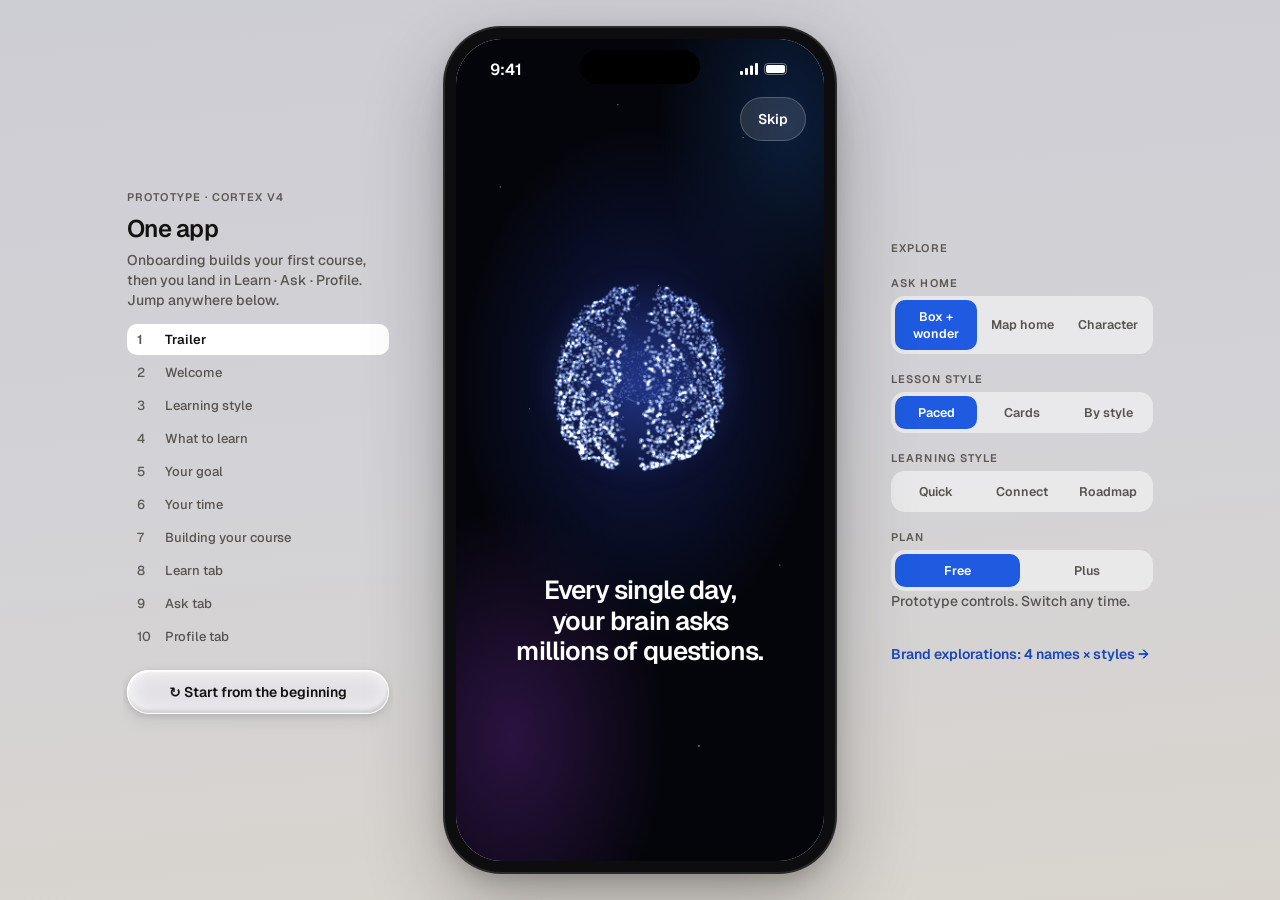
==== prototypes/cortex-app/index.html @ 2d7d5869 "Add Cortex v4 app: course-building onboarding, Learn, Ask, Profile, brands Implements Anesh's direct" ====
<!doctype html>
<html lang="en">
<head>
  <meta charset="utf-8">
  <meta name="viewport" content="width=device-width, initial-scale=1">
  <title>Cortex · App prototype</title>
  <link rel="preconnect" href="https://fonts.googleapis.com">
  <link rel="preconnect" href="https://fonts.gstatic.com" crossorigin>
  <link href="https://fonts.googleapis.com/css2?family=Geist:wght@400..800&display=swap" rel="stylesheet">
  <link rel="stylesheet" href="core/shell.css">
  <link rel="stylesheet" href="onboarding/onboarding.css">
  <link rel="stylesheet" href="learn/learn.css">
  <link rel="stylesheet" href="ask/ask.css">
  <link rel="stylesheet" href="profile/profile.css">
</head>
<body>
  <div class="page">
    <aside class="side">
      <p class="eyebrow">Prototype · Cortex v4</p>
      <h2>One app</h2>
      <p>Onboarding builds your first course, then you land in Learn · Ask · Profile. Jump anywhere below.</p>
      <nav class="jump" id="jump" aria-label="Steps"></nav>
      <button class="restart" id="restart">↻ Start from the beginning</button>
    </aside>

    <main id="phoneHolder">
      <div class="phone-wrap" id="phoneWrap">
        <div class="phone">
          <div class="island"></div>
          <div class="screen" id="screen">
            <div class="statusbar"><span>9:41</span><span aria-hidden="true" style="display:flex;gap:6px;align-items:center">
              <svg width="18" height="12" viewBox="0 0 18 12" fill="currentColor"><rect x="0" y="8" width="3" height="4" rx="1"/><rect x="5" y="5" width="3" height="7" rx="1"/><rect x="10" y="2.5" width="3" height="9.5" rx="1"/><rect x="15" y="0" width="3" height="12" rx="1"/></svg>
              <svg width="26" height="12" viewBox="0 0 26 12" fill="none"><rect x=".5" y=".5" width="22" height="11" rx="3.5" stroke="currentColor" opacity=".4"/><rect x="2" y="2" width="19" height="8" rx="2" fill="currentColor"/></svg>
            </span></div>

            <div class="layer" id="tabLayer">
              <div class="view" id="learnView" hidden></div>
              <div class="view" id="askView" hidden></div>
              <div class="view" id="profileView" hidden></div>
            </div>
            <nav class="tabbar hide" id="tabbar" aria-label="Tabs"></nav>
            <div class="layer" id="onboardingLayer" hidden></div>
            <div class="layer" id="sheetLayer"></div>
            <div class="layer" id="toastLayer"></div>
          </div>
        </div>
      </div>
    </main>

    <aside class="side">
      <p class="eyebrow">Explore</p>
      <div id="variants"></div>
      <a href="brand/" style="margin-top:20px;font-size:14px;font-weight:600;color:#1A47B8;text-decoration:none">Brand explorations: 4 names × styles →</a>
    </aside>
  </div>

  <div id="brainPark" style="position:absolute;left:-9999px;top:0;width:320px;height:320px"><canvas id="brain" aria-label="Cortex character. Touch it."></canvas></div>

  <script src="brain.js"></script>
  <script src="icons.js"></script>
  <script src="core/bus.js"></script>
  <script src="data/heart.js"></script>
  <script src="onboarding/onboarding.js"></script>
  <script src="learn/content.js"></script>
  <script src="learn/learn.js"></script>
  <script src="ask/content.js"></script>
  <script src="ask/ask.js"></script>
  <script src="profile/profile.js"></script>
  <script src="core/shell.js"></script>
</body>
</html>
---- prototypes/cortex-app/core/shell.css ----
/* Shared tokens + shell. Modules prefix their own classes (ob-, ln-, ak-, pf-). */
:root {
  --ink: #141211; --ink-2: #57534F; --ink-3: #5C5854;
  --cobalt-300: #7FA3FF; --cobalt-500: #1F5BE0; --cobalt-700: #1A47B8; --cobalt-900: #0B2A66;
  --right: #12A58A; --wrong: #E5484D;
  --font: 'Geist', ui-sans-serif, system-ui, -apple-system, sans-serif;
  --out: cubic-bezier(0.23, 1, 0.32, 1); --glide: cubic-bezier(0.32, 0.72, 0, 1);
  --canvas: linear-gradient(180deg, #ECEAEE 0%, #E2E3E7 55%, #DCDCDE 100%);
  --card-shadow: 0 1px 2px rgba(20,18,17,.05), 0 10px 30px rgba(20,18,17,.08);
  --carved: inset 0 0 0 1px #FFFFFF, inset -1px -4px 3.6px rgba(61,61,61,.2), inset 1px 2px 1.2px rgba(255,255,255,.81), inset 0 -2px 4.5px rgba(255,255,255,.78), inset 0 0 20px #FFFFFF, -1px 2px 6px rgba(0,0,0,.1), 0 6px 18px rgba(0,0,0,.07);
  --lit-bg: linear-gradient(180deg, #0B2A66 0%, #1F5BE0 55%, #8FB0FF 100%);
  --lit-shadow: inset 0 0 0 1.6px rgba(255,255,255,.55), inset 0 -6px 13px rgba(255,255,255,.35), inset 0 2px 1.2px rgba(255,255,255,.45), 0 10px 26px rgba(31,91,224,.38);
}
* { box-sizing: border-box; }
html, body { margin: 0; height: 100%; }
body { font-family: var(--font); color: var(--ink); -webkit-font-smoothing: antialiased; background: linear-gradient(175deg, #CDCDD4, #D3D2D6 50%, #D9D5CE); overflow: hidden; }
button { font: inherit; color: inherit; cursor: pointer; -webkit-tap-highlight-color: transparent; }
button:focus-visible { outline: 2px solid var(--cobalt-500); outline-offset: 3px; }

/* Shared building blocks modules may use */
.btn-lit { height: 58px; width: 100%; border: 0; border-radius: 999px; color: #fff; font-family: var(--font); font-weight: 600; font-size: 16px; letter-spacing: -.01em; background: var(--lit-bg); box-shadow: var(--lit-shadow); transition: transform 160ms var(--out), box-shadow 300ms; flex-shrink: 0; }
.btn-lit:active { transform: scale(.965); }
.btn-lit:disabled { background: #D6D5DB; color: #57534F; box-shadow: inset 0 0 0 1px rgba(255,255,255,.7); cursor: default; }
.btn-lit:disabled:active { transform: none; }
.btn-carved { height: 52px; width: 100%; border: 0; border-radius: 999px; background: #EEECF0; box-shadow: var(--carved); font-weight: 600; font-size: 15px; transition: transform 160ms var(--out); flex-shrink: 0; }
.btn-carved:active { transform: scale(.965); }
.chip-fill[aria-pressed="true"] { background: var(--cobalt-500) !important; color: #fff !important; }

/* Page + side panel */
.page { height: 100vh; display: grid; grid-template-columns: 270px auto 270px; gap: 52px; justify-content: center; align-items: center; padding: 24px; }
.side { align-self: stretch; overflow-y: auto; padding: 24px 4px; scrollbar-width: none; display: flex; flex-direction: column; justify-content: center; }
.side::-webkit-scrollbar { display: none; }
.side .eyebrow { margin: 0; font-size: 11px; font-weight: 600; letter-spacing: .1em; text-transform: uppercase; color: var(--ink-3); }
.side h2 { font-weight: 600; font-size: 24px; letter-spacing: -.03em; margin: 6px 0; }
.side p { margin: 0 0 14px; font-size: 14px; line-height: 20px; font-weight: 500; color: var(--ink-2); }
.side h3 { margin: 18px 0 6px; font-size: 11px; font-weight: 600; letter-spacing: .1em; text-transform: uppercase; color: var(--ink-3); }
.jump { display: grid; gap: 2px; }
.jump button { text-align: left; border: 0; background: transparent; padding: 7px 10px; border-radius: 10px; font-size: 13px; font-weight: 500; color: var(--ink-2); display: flex; gap: 10px; }
.jump button:hover { background: rgba(255,255,255,.55); color: var(--ink); }
.jump button[aria-current="step"] { background: #fff; color: var(--ink); font-weight: 600; }
.jump i { font-style: normal; width: 18px; color: var(--ink-3); }
.seg { display: flex; gap: 4px; padding: 4px; border-radius: 14px; background: rgba(255,255,255,.5); }
.seg button { flex: 1; border: 0; background: transparent; border-radius: 10px; padding: 8px 6px; font-size: 12.5px; font-weight: 600; color: var(--ink-2); }
.seg button[aria-pressed="true"] { background: var(--cobalt-500); color: #fff; }
.seg-note { font-size: 12px; line-height: 16px; color: var(--ink-3); margin: 6px 2px 0; font-weight: 500; }
.restart { margin-top: 18px; height: 44px; padding: 0 18px; border-radius: 999px; border: 0; background: #E4E1E6; box-shadow: var(--carved); font-weight: 600; font-size: 14px; }
@media (max-width: 1100px) { .side { display: none; } .page { grid-template-columns: auto; } }

/* Phone */
#phoneHolder { position: relative; }
.phone-wrap { width: 390px; height: 844px; transform-origin: top left; }
.phone { width: 390px; height: 844px; border-radius: 56px; padding: 11px; background: #0d0d0f; box-shadow: 0 0 0 2px #2a2a2a, 0 30px 80px rgba(20,18,17,.3), 0 8px 20px rgba(20,18,17,.18); position: relative; }
.island { position: absolute; top: 22px; left: 50%; width: 120px; height: 34px; border-radius: 20px; background: #000; transform: translateX(-50%); z-index: 99; }
.screen { position: relative; width: 100%; height: 100%; border-radius: 46px; overflow: clip; isolation: isolate; background: var(--canvas); }
.statusbar { position: absolute; top: 0; left: 0; right: 0; height: 54px; display: flex; justify-content: space-between; align-items: center; padding: 6px 34px 0; font-weight: 600; font-size: 16px; z-index: 98; pointer-events: none; transition: color 600ms; }
.screen.is-dark .statusbar { color: #fff; }

/* Layers: every module owns one. Hidden layers never catch clicks. */
.layer { position: absolute; inset: 0; }
.layer[hidden] { display: none; }
#tabLayer { z-index: 10; }
.view { position: absolute; inset: 0; }
.view[hidden] { display: none; }
#onboardingLayer { z-index: 40; }
#sheetLayer { z-index: 70; pointer-events: none; }
#sheetLayer > * { pointer-events: auto; }
#toastLayer { z-index: 90; pointer-events: none; }

/* Tab bar */
.tabbar { position: absolute; left: 16px; right: 16px; bottom: 22px; height: 70px; z-index: 30; display: flex; padding: 6px; border-radius: 999px; background: rgba(255,255,255,.62); box-shadow: inset 0 0 0 1px rgba(255,255,255,.85), 0 12px 32px rgba(20,18,17,.14); -webkit-backdrop-filter: blur(18px) saturate(1.4); backdrop-filter: blur(18px) saturate(1.4); transition: transform 500ms var(--glide), opacity 300ms; }
.tabbar.hide { transform: translateY(120px); opacity: 0; pointer-events: none; }
.tabbar button { flex: 1; border: 0; background: transparent; border-radius: 999px; display: flex; flex-direction: column; align-items: center; justify-content: center; gap: 3px; font-size: 11.5px; font-weight: 600; color: var(--ink-3); transition: background-color 200ms, color 200ms; }
.tabbar button[aria-current="page"] { background: var(--cobalt-500); color: #fff; box-shadow: inset 0 0 0 1px rgba(255,255,255,.35), 0 6px 16px rgba(31,91,224,.3); }

/* Paywall sheet (shell-owned) */
.pw-backdrop { position: absolute; inset: 0; background: rgba(20,18,17,.38); -webkit-backdrop-filter: blur(3px); backdrop-filter: blur(3px); animation: pwFade 260ms ease-out both; }
.pw-sheet { position: absolute; left: 8px; right: 8px; bottom: 8px; border-radius: 40px; padding: 26px 22px 22px; background: linear-gradient(180deg, #FDFCFB, #F3F1F0); box-shadow: inset 0 1px 0 #fff, 0 30px 70px rgba(20,18,17,.35); animation: pwUp 480ms var(--glide) both; display: flex; flex-direction: column; gap: 12px; }
.pw-sheet.closing, .pw-backdrop.closing { animation: pwDown 220ms ease-in both; }
.pw-backdrop.closing { animation-name: pwFadeOut; }
.pw-grab { position: absolute; top: 8px; left: 50%; transform: translateX(-50%); width: 36px; height: 5px; border-radius: 3px; background: rgba(20,18,17,.14); }
.pw-x { position: absolute; top: 14px; right: 14px; width: 40px; height: 40px; border-radius: 50%; border: 0; background: rgba(20,18,17,.06); display: grid; place-items: center; color: var(--ink-2); }
.pw-eyebrow { margin: 4px 0 0; text-align: center; font-size: 12px; font-weight: 600; letter-spacing: .1em; color: var(--cobalt-700); }
.pw-title { margin: 0; text-align: center; font-size: 26px; font-weight: 600; letter-spacing: -.03em; line-height: 30px; }
.pw-sub { margin: 0; text-align: center; font-size: 15px; line-height: 21px; font-weight: 500; color: var(--ink-2); }
.pw-perks { display: grid; gap: 10px; margin: 6px 0; }
.pw-perk { display: flex; gap: 12px; align-items: center; font-size: 15px; font-weight: 600; }
.pw-perk i { width: 34px; height: 34px; border-radius: 11px; background: #EEF3FF; color: var(--cobalt-500); display: grid; place-items: center; font-style: normal; flex-shrink: 0; }
.pw-free { height: 44px; border: 0; background: transparent; font-weight: 600; font-size: 15px; color: var(--ink-2); }
.pw-fine { margin: 0; text-align: center; font-size: 11.5px; color: var(--ink-3); font-weight: 500; }
@keyframes pwUp { from { transform: translateY(105%); } }
@keyframes pwDown { to { transform: translateY(105%); } }
@keyframes pwFade { from { opacity: 0; } }
@keyframes pwFadeOut { to { opacity: 0; } }

.toast { position: absolute; left: 50%; bottom: 112px; transform: translateX(-50%); background: var(--ink); color: #fff; padding: 12px 18px; border-radius: 999px; font-size: 14px; font-weight: 600; white-space: nowrap; animation: toast 2400ms var(--out) both; }
@keyframes toast { 0% { opacity: 0; transform: translate(-50%, 10px); } 10%, 85% { opacity: 1; transform: translate(-50%, 0); } 100% { opacity: 0; } }

@media (prefers-reduced-motion: reduce) { *, *::before, *::after { animation-duration: 1ms !important; transition-duration: 1ms !important; } }
.still *, .still *::before, .still *::after { animation: none !important; transition: none !important; }
#brain { width: 320px; height: 320px; display: block; touch-action: none; cursor: grab; }
---- prototypes/cortex-app/onboarding/onboarding.css ----
/* Onboarding v4 · every class is prefixed ob- and scoped under .ob */
.ob { position: absolute; inset: 0; overflow: hidden; font-family: var(--font); color: var(--ink); user-select: none; -webkit-user-select: none; transition: opacity 280ms ease-out, transform 280ms var(--out); }
.ob.ob-leave { opacity: 0; transform: scale(.985); }
.ob button { font-family: var(--font); }

/* ---------- Backgrounds ---------- */
.ob-day { position: absolute; inset: 0; z-index: 0; background: var(--canvas); }
.ob-day::before { content: ''; position: absolute; inset: 0; background: radial-gradient(60% 40% at 20% 8%, rgba(243,233,227,.9), transparent 70%), radial-gradient(50% 35% at 90% 30%, rgba(243,239,227,.8), transparent 70%), radial-gradient(70% 40% at 50% 100%, rgba(255,216,184,.25), transparent 70%); }
.ob-night { position: absolute; inset: 0; z-index: 2; pointer-events: none; opacity: 0; transition: opacity 1600ms cubic-bezier(.4,0,.2,1);
  background: radial-gradient(70% 45% at 50% 42%, #10194A 0%, rgba(16,25,74,0) 70%), radial-gradient(60% 40% at 15% 85%, rgba(76,30,110,.55), transparent 70%), radial-gradient(50% 35% at 90% 10%, rgba(20,60,120,.45), transparent 70%), #04050B; }
.ob-night::after { content: ''; position: absolute; inset: 0; opacity: .55; background-image: radial-gradient(1px 1px at 12% 18%, #fff, transparent), radial-gradient(1px 1px at 78% 12%, #fff, transparent), radial-gradient(1.5px 1.5px at 30% 70%, #cfe0ff, transparent), radial-gradient(1px 1px at 88% 64%, #fff, transparent), radial-gradient(1px 1px at 55% 30%, #cfe0ff, transparent), radial-gradient(1px 1px at 20% 45%, #fff, transparent), radial-gradient(1.5px 1.5px at 66% 86%, #fff, transparent), radial-gradient(1px 1px at 44% 8%, #fff, transparent); }
.ob.ob-dark .ob-night { opacity: 1; }

.ob-aurora { position: absolute; inset: 0; z-index: 1; pointer-events: none; opacity: 0; transition: opacity 1600ms ease-out; overflow: hidden; }
.ob-aurora.on { opacity: 1; }
.ob-aurora i { position: absolute; border-radius: 50%; filter: blur(46px); opacity: .75; animation: obDrift 14s ease-in-out infinite alternate; transition: background-color 1400ms ease-out, transform 1400ms var(--glide); }
.ob-aurora .a1 { width: 300px; height: 300px; left: -70px; top: 150px; background: #B9A7FF; }
.ob-aurora .a2 { width: 280px; height: 280px; right: -80px; top: 90px; background: #8FB4FF; animation-delay: -4s; }
.ob-aurora .a3 { width: 240px; height: 240px; left: 70px; top: 330px; background: #FFC7B3; opacity: .6; animation-delay: -8s; }
.ob-aurora .a4 { width: 220px; height: 220px; right: -40px; top: 380px; background: #A9E8D6; opacity: .55; animation-delay: -11s; }
.ob-aurora::after { content: ''; position: absolute; left: 0; right: 0; bottom: 0; height: 330px; background: linear-gradient(0deg, #E1E1E5 30%, rgba(225,225,229,0)); }
/* The build: softer, warmer, so the path reads */
.ob-aurora.build i { opacity: .38; }
.ob-aurora.build .a1 { background: #FFB3CB; top: 40px; }
.ob-aurora.build .a2 { background: #A9C2FF; top: 0; }
.ob-aurora.build .a3 { background: #FFD1DE; top: 380px; }
.ob-aurora.build .a4 { background: #C7D6FF; top: 520px; }
.ob-aurora.build::after { opacity: 0; }
@keyframes obDrift { 0% { transform: translate(0, 0) scale(1); } 50% { transform: translate(24px, -18px) scale(1.08); } 100% { transform: translate(-18px, 22px) scale(.96); } }

/* ---------- Orb space ---------- */
.ob-space { position: absolute; inset: 0; z-index: 3; opacity: 0; transition: opacity 700ms ease-out; perspective: 640px; perspective-origin: 50% 46%; pointer-events: none; overflow: hidden; }
.ob-t { position: absolute; left: 50%; top: 46%; will-change: transform, opacity; opacity: 0; }
.ob-t img { display: block; width: 168px; height: 168px; margin: -84px 0 0 -84px; mix-blend-mode: screen; -webkit-mask-image: radial-gradient(circle, #000 60%, transparent 70%); mask-image: radial-gradient(circle, #000 60%, transparent 70%); }
.ob-pill { display: block; white-space: nowrap; transform: translate(-50%, -50%); padding: 10px 16px; border-radius: 999px; font-size: 15px; font-weight: 600; letter-spacing: -.01em; color: #fff; background: rgba(255,255,255,.1); box-shadow: inset 0 0 0 1px rgba(255,255,255,.22), 0 8px 24px rgba(0,0,0,.4); -webkit-backdrop-filter: blur(10px); backdrop-filter: blur(10px); }

/* ---------- The character ---------- */
.ob-brain { position: absolute; left: 0; top: 0; width: 320px; height: 320px; z-index: 8; transition: transform 1000ms var(--glide), opacity 700ms ease-out; will-change: transform; transform-origin: 50% 50%; }
.ob-brain.zoom { transition: transform 1800ms cubic-bezier(.55,0,.75,.2), opacity 1400ms cubic-bezier(.6,0,.9,.4); }
.ob-brain.snap { transition: none; }
.ob-brain canvas { position: relative; }
.ob.ob-trailer .ob-brain canvas { -webkit-mask-image: radial-gradient(circle, #000 52%, transparent 70%); mask-image: radial-gradient(circle, #000 52%, transparent 70%); }
.ob-halo { position: absolute; inset: 14%; border-radius: 50%; background: radial-gradient(circle, rgba(70,110,255,.35), transparent 68%); filter: blur(10px); opacity: 0; transition: opacity 1400ms ease-out; pointer-events: none; }
.ob.ob-dark .ob-halo { opacity: 1; }
.ob.ob-building .ob-halo { opacity: .9; background: radial-gradient(circle, rgba(247,131,172,.32), transparent 66%); }
.ob-hint { position: absolute; left: 0; right: 0; text-align: center; z-index: 9; font-size: 13px; font-weight: 600; color: rgba(255,255,255,.75); opacity: 0; transition: opacity 500ms ease-out; pointer-events: none; }
.ob-hint.on { opacity: 1; }

#onboardingLayer canvas.ob-fx { position: absolute; inset: 0; z-index: 30; pointer-events: none; width: 100%; height: 100%; }

/* ---------- Trailer text ---------- */
.ob-tline { position: absolute; left: 30px; right: 30px; z-index: 12; text-align: center; font-weight: 600; font-size: 26px; line-height: 1.18; letter-spacing: -.035em; text-wrap: balance; color: #fff; transition: color 1400ms ease-out, top 900ms var(--glide); pointer-events: none; }
.ob-tline .w { display: inline-block; opacity: 0; filter: blur(10px); transform: translateY(8px); transition: opacity 650ms ease-out, filter 650ms ease-out, transform 750ms var(--out); }
.ob-tline .w.on { opacity: 1; filter: blur(0); transform: none; }
.ob-tline.out .w { opacity: 0; filter: blur(10px); transform: translateY(-6px); transition-duration: 340ms; }
.ob:not(.ob-dark) .ob-tline { color: var(--ink); font-size: 28px; }
.ob-tsub { position: absolute; left: 36px; right: 36px; z-index: 12; text-align: center; font-size: 16px; line-height: 22px; font-weight: 500; color: var(--ink-2); opacity: 0; transform: translateY(10px); transition: opacity 700ms ease-out, transform 800ms var(--out); pointer-events: none; text-wrap: balance; }
.ob-tsub.on { opacity: 1; transform: none; }
.ob-scrim { position: absolute; left: 0; right: 0; bottom: 0; height: 340px; z-index: 10; pointer-events: none; opacity: 0; background: linear-gradient(0deg, rgba(4,5,11,.92) 35%, rgba(4,5,11,0)); transition: opacity 1200ms; }
.ob-scrim.on { opacity: 1; }
.ob-tap { position: absolute; left: 0; right: 0; bottom: 44px; z-index: 12; text-align: center; font-size: 14px; font-weight: 600; color: rgba(255,255,255,.78); opacity: 0; transition: opacity 500ms; pointer-events: none; }
.ob-tap.on { opacity: 1; animation: obBreath 2.4s ease-in-out infinite; }
@keyframes obBreath { 50% { opacity: .5; } }
.ob-skip { position: absolute; top: 58px; right: 18px; z-index: 40; height: 44px; padding: 0 18px; border-radius: 999px; border: 0; background: rgba(255,255,255,.12); color: #fff; font-size: 14px; font-weight: 600; box-shadow: inset 0 0 0 1px rgba(255,255,255,.2); opacity: 0; pointer-events: none; transition: opacity 400ms, transform 160ms var(--out); }
.ob-skip.on { opacity: 1; pointer-events: auto; }
.ob-skip:active { transform: scale(.95); }

/* ---------- Question chrome ---------- */
.ob-qtop { position: absolute; top: 60px; left: 18px; right: 18px; height: 44px; z-index: 22; display: flex; align-items: center; gap: 14px; opacity: 0; pointer-events: none; transition: opacity 500ms ease-out; }
.ob-qtop.on { opacity: 1; pointer-events: auto; }
.ob-back { width: 44px; height: 44px; border-radius: 50%; border: 0; background: #E9E7EC; box-shadow: var(--carved); display: grid; place-items: center; flex-shrink: 0; color: var(--ink); transition: transform 160ms var(--out); }
.ob-back:active { transform: scale(.93); }
.ob-bar { flex: 1; height: 8px; border-radius: 4px; background: rgba(20,18,17,.09); overflow: hidden; }
.ob-bar i { display: block; height: 100%; width: 0; border-radius: 4px; background: linear-gradient(90deg, #1A47B8, #1F5BE0 60%, #7FA3FF); transition: width 900ms var(--out); box-shadow: 0 0 10px rgba(31,91,224,.5); }

.ob-head { position: absolute; left: 24px; right: 24px; z-index: 14; margin: 0; text-align: center; font-size: 27px; line-height: 1.15; font-weight: 600; letter-spacing: -.03em; text-wrap: balance; opacity: 0; pointer-events: none; transition: opacity 450ms ease-out, top 900ms var(--glide); }
.ob-head.on { opacity: 1; }
.ob-swap { display: inline-block; animation: obSwap 600ms var(--out) both; }
@keyframes obSwap { from { opacity: 0; filter: blur(8px); transform: translateY(6px); } to { opacity: 1; filter: blur(0); transform: none; } }

/* Callout bubble beside the small character */
.ob-callout { position: absolute; top: 112px; left: 128px; right: 18px; z-index: 14; padding: 13px 16px 15px; background: #fff; border-radius: 22px 22px 22px 6px; box-shadow: var(--card-shadow); opacity: 0; transform: translateY(8px) scale(.98); transform-origin: 0 100%; pointer-events: none; transition: opacity 450ms ease-out, transform 600ms var(--out); }
.ob-callout.on { opacity: 1; transform: none; }
.ob-ceb { margin: 0 0 4px; font-size: 13px; line-height: 17px; font-weight: 600; color: var(--cobalt-700); display: -webkit-box; -webkit-line-clamp: 2; -webkit-box-orient: vertical; overflow: hidden; }
.ob-ctx { margin: 0; font-size: 23px; line-height: 1.15; font-weight: 600; letter-spacing: -.03em; text-wrap: balance; }

/* ---------- Options ---------- */
.ob-opts { position: absolute; left: 18px; right: 18px; top: 252px; z-index: 16; display: flex; flex-direction: column; gap: 10px; }
.ob-opts[data-key="style"] { top: 448px; }
.ob-opt { min-height: 68px; padding: 10px 18px 10px 12px; border-radius: 22px; border: 0; background: #EEECF0; box-shadow: var(--carved); display: flex; align-items: center; gap: 14px; text-align: left; color: var(--ink); transition: transform 200ms var(--out), background-color 220ms ease-out, color 220ms ease-out, box-shadow 220ms ease-out; animation: obOptIn 520ms var(--out) both; }
.ob-opt:active { transform: scale(.975); }
.ob-ic { width: 46px; height: 46px; border-radius: 14px; background: #fff; display: grid; place-items: center; flex-shrink: 0; box-shadow: inset 0 0 0 1px rgba(255,255,255,.9), 0 2px 6px rgba(20,18,17,.09); transition: transform 300ms var(--out); }
.ob-ot { display: flex; flex-direction: column; gap: 2px; min-width: 0; }
.ob-ot b { font-size: 16px; line-height: 20px; font-weight: 600; letter-spacing: -.015em; }
.ob-ot small { font-size: 14px; line-height: 18px; font-weight: 500; color: var(--ink-2); transition: color 220ms ease-out; }
.ob-opt[aria-checked="true"] { background: var(--cobalt-500); color: #fff; box-shadow: inset 0 0 0 1px rgba(255,255,255,.35), inset 0 -4px 10px rgba(255,255,255,.18), 0 10px 24px rgba(31,91,224,.3); }
.ob-opt[aria-checked="true"] small { color: rgba(255,255,255,.86); }
.ob-opt[aria-checked="true"] .ob-ic { transform: scale(1.06) rotate(-4deg); }
.ob-num { font-size: 20px; font-weight: 700; letter-spacing: -.03em; background: linear-gradient(160deg, #F783AC, #D6336C); -webkit-background-clip: text; background-clip: text; color: transparent; }
.ob-opt.flare { animation: obFlare 520ms var(--out); }
@keyframes obFlare { 0% { filter: brightness(1); } 35% { filter: brightness(1.4) saturate(1.2); transform: scale(1.02); } 100% { filter: brightness(1); transform: none; } }
@keyframes obOptIn { from { opacity: 0; transform: translateY(16px); } to { opacity: 1; transform: none; } }
.ob-opts.leave .ob-opt { animation: obOptOut 300ms ease-in both; }
@keyframes obOptOut { to { opacity: 0; transform: translateY(-10px); filter: blur(4px); } }

.ob-explain { position: absolute; left: 24px; right: 24px; top: 686px; z-index: 16; margin: 0; text-align: center; font-size: 15px; line-height: 20px; font-weight: 500; color: var(--ink-2); opacity: 0; transition: opacity 400ms ease-out; pointer-events: none; }
.ob-explain.on { opacity: 1; }
.ob-explain.strong { color: var(--cobalt-700); font-weight: 600; }

/* ---------- What do you want to learn? ---------- */
.ob-ask { position: absolute; left: 18px; right: 18px; top: 340px; z-index: 16; opacity: 0; pointer-events: none; transform: translateY(12px); transition: opacity 450ms ease-out, transform 600ms var(--out); }
.ob-ask.on { opacity: 1; pointer-events: auto; transform: none; }
.ob-field { display: block; padding: 18px 20px; border-radius: 26px; background: #fff; cursor: text; box-shadow: 0 0 0 1.5px rgba(31,91,224,0), 0 1px 2px rgba(20,18,17,.05), 0 12px 32px rgba(20,18,17,.09); transition: box-shadow 300ms ease-out, transform 300ms var(--out); }
.ob-field:focus-within { box-shadow: 0 0 0 2px var(--cobalt-500), 0 0 0 7px rgba(31,91,224,.12), 0 14px 36px rgba(31,91,224,.16); }
.ob-field.flare { animation: obFlare 520ms var(--out); }
.ob-field textarea { display: block; width: 100%; border: 0; outline: 0; resize: none; background: transparent; padding: 0; margin: 0; font-family: var(--font); font-size: 21px; line-height: 28px; font-weight: 600; letter-spacing: -.02em; color: var(--ink); caret-color: var(--cobalt-500); height: 56px; }
.ob-field textarea::placeholder { color: #5C5854; font-weight: 500; opacity: 1; }
.ob-ask.sent .ob-field textarea { animation: obSent 700ms ease-in forwards; }
.ob-ask.sent .ob-try, .ob-ask.sent .ob-suggs { opacity: 0; transform: translateY(8px); }
@keyframes obSent { to { opacity: 0; filter: blur(8px); transform: translateY(-6px) scale(.98); } }
.ob-try { margin: 20px 4px 10px; font-size: 13px; font-weight: 600; color: var(--ink-3); transition: opacity 300ms; }
.ob-suggs { display: flex; flex-wrap: wrap; gap: 8px; transition: opacity 300ms, transform 400ms var(--out); }
.ob-sugg { position: relative; height: 38px; padding: 0 13px; border-radius: 999px; border: 0; background: rgba(255,255,255,.62); box-shadow: inset 0 0 0 1px rgba(255,255,255,.95), 0 2px 8px rgba(20,18,17,.06); font-size: 13.5px; font-weight: 550; letter-spacing: -.01em; color: var(--ink-2); white-space: nowrap; transition: transform 160ms var(--out), background-color 200ms, color 200ms; animation: obOptIn 480ms var(--out) both; }
.ob-sugg::after { content: ''; position: absolute; inset: -3px -2px; }
.ob-sugg:hover { background: #fff; color: var(--ink); }
.ob-sugg:active { transform: scale(.96); }

/* ---------- Minutes a day ---------- */
.ob-daily { position: absolute; left: 18px; right: 18px; top: 498px; z-index: 16; opacity: 0; pointer-events: none; transform: translateY(12px); transition: opacity 450ms ease-out 200ms, transform 600ms var(--out) 200ms; }
.ob-daily.on { opacity: 1; pointer-events: auto; transform: none; }
.ob-dl { margin: 0 4px 10px; font-size: 14px; font-weight: 600; color: var(--ink-2); }
.ob-chips { display: flex; gap: 8px; }
.ob-chip { flex: 1; height: 60px; border-radius: 20px; border: 0; background: #EEECF0; box-shadow: var(--carved); font-size: 16px; font-weight: 600; letter-spacing: -.015em; color: var(--ink); transition: transform 160ms var(--out), background-color 220ms, color 220ms, box-shadow 220ms; }
.ob-chip:active { transform: scale(.96); }
.ob-chip[aria-checked="true"] { background: var(--cobalt-500); color: #fff; box-shadow: inset 0 0 0 1px rgba(255,255,255,.35), inset 0 -4px 10px rgba(255,255,255,.18), 0 10px 24px rgba(31,91,224,.3); }

/* ---------- CTA: flat until valid, then lit and glowing ---------- */
.ob-cta { position: absolute; left: 18px; right: 18px; bottom: 32px; z-index: 24; transition: opacity 500ms ease-out, transform 600ms var(--out); }
.ob-cta.hide { opacity: 0; transform: translateY(20px); pointer-events: none; }
.ob-btn { height: 58px; width: 100%; border: 0; border-radius: 999px; font-weight: 600; font-size: 16px; letter-spacing: -.01em; position: relative; color: #fff; background: var(--lit-bg); box-shadow: var(--lit-shadow); transition: transform 160ms var(--out), color 300ms, box-shadow 400ms ease-out; }
.ob-btn::before { content: ''; position: absolute; inset: 0; border-radius: inherit; background: #D6D5DB; box-shadow: inset 0 0 0 1px rgba(255,255,255,.7), inset 0 -3px 6px rgba(20,18,17,.05); opacity: 0; transition: opacity 350ms ease-out; }
.ob-btn span { position: relative; }
.ob-btn:active { transform: scale(.965); }
.ob-btn:disabled { cursor: default; color: #57534F; box-shadow: none; }
.ob-btn:disabled::before { opacity: 1; }
.ob-btn:disabled:active { transform: none; }
.ob-btn.busy:disabled { color: #fff; }
.ob-btn.busy:disabled::before { opacity: 0; }
.ob-btn.glow { animation: obGlow 2.4s ease-in-out infinite; }
@keyframes obGlow { 0%, 100% { box-shadow: var(--lit-shadow); } 50% { box-shadow: inset 0 0 0 1.6px rgba(255,255,255,.7), inset 0 -6px 13px rgba(255,255,255,.45), 0 12px 40px rgba(31,91,224,.6), 0 0 0 6px rgba(31,91,224,.12); } }

/* ---------- The build ---------- */
.ob-map { position: absolute; inset: 0; z-index: 5; width: 100%; height: 100%; pointer-events: none; overflow: visible; }
.ob-e { fill: none; stroke: rgba(20,18,17,.16); stroke-width: 2.5; stroke-linecap: round; stroke-dasharray: 1; stroke-dashoffset: 1; opacity: 0; transition: stroke-dashoffset 420ms var(--out), opacity 200ms; }
.ob-e.on { stroke-dashoffset: 0; opacity: 1; }
.ob-el { fill: none; stroke: url(#obLit); stroke-width: 4; stroke-linecap: round; stroke-dasharray: 1; stroke-dashoffset: 1; opacity: 0; filter: drop-shadow(0 0 5px rgba(247,131,172,.75)); transition: stroke-dashoffset 380ms ease-out, opacity 200ms; }
.ob-el.on { opacity: 1; stroke-dashoffset: 0; }
.ob-spine.on { transition: opacity 200ms; }
.ob[data-style="quick"] .ob-e, .ob[data-style="quick"] .ob-el { stroke-width: 3; }

.ob-stops { position: absolute; inset: 0; z-index: 6; pointer-events: none; }
.ob-isle { position: absolute; border-radius: 28px; background: rgba(255,255,255,.46); box-shadow: inset 0 0 0 1px rgba(255,255,255,.9), 0 8px 22px rgba(20,18,17,.06); opacity: 0; transform: scale(.86); transition: opacity 450ms ease-out, transform 600ms var(--out), background-color 500ms, box-shadow 500ms; }
.ob-isle.in { opacity: 1; transform: none; }
.ob-isle.lit { background: rgba(255,255,255,.72); box-shadow: inset 0 0 0 1.5px rgba(247,131,172,.45), 0 10px 26px rgba(214,51,108,.12); }

.ob-stop { position: absolute; width: 0; height: 0; }
.ob-dot { position: absolute; left: 0; top: 0; width: 30px; height: 30px; margin: -15px 0 0 -15px; border-radius: 50%; display: grid; place-items: center; font-style: normal; font-size: 13px; font-weight: 700; color: #A3264F; background: #fff; box-shadow: inset 0 0 0 1.5px rgba(214,51,108,.35), 0 4px 12px rgba(20,18,17,.1); opacity: 0; transform: scale(.2); transition: background-color 400ms, color 400ms, box-shadow 400ms; }
.ob-stop.in .ob-dot { animation: obPop 560ms var(--out) both; }
.ob-stop::before { content: ''; position: absolute; left: -15px; top: -15px; width: 30px; height: 30px; border-radius: 50%; box-shadow: 0 0 0 2px rgba(247,131,172,.8); opacity: 0; pointer-events: none; }
.ob-stop.in::before { animation: obRing 700ms ease-out both; }
.ob-stop.lit .ob-dot { color: #fff; background: linear-gradient(160deg, #F783AC, #D6336C); box-shadow: inset 0 0 0 1px rgba(255,255,255,.4), 0 0 0 4px rgba(247,131,172,.2), 0 6px 16px rgba(214,51,108,.35); }
@keyframes obPop { 0% { opacity: 0; transform: scale(.2); } 60% { opacity: 1; transform: scale(1.18); } 100% { opacity: 1; transform: scale(1); } }
@keyframes obRing { 0% { opacity: .9; transform: scale(.8); } 100% { opacity: 0; transform: scale(2.4); } }

.ob-k-review .ob-dot { width: 24px; height: 24px; margin: -12px 0 0 -12px; border-radius: 7px; color: var(--cobalt-500); box-shadow: inset 0 0 0 1.5px rgba(31,91,224,.4), 0 4px 12px rgba(20,18,17,.1); }
.ob-k-review .ob-dot svg { transform: rotate(-45deg); }
.ob-k-review.in .ob-dot { animation-name: obPopD; }
.ob-k-review.lit .ob-dot { color: #fff; background: linear-gradient(160deg, #7FA3FF, #1F5BE0); box-shadow: inset 0 0 0 1px rgba(255,255,255,.4), 0 0 0 4px rgba(31,91,224,.14), 0 6px 16px rgba(31,91,224,.35); }
@keyframes obPopD { 0% { opacity: 0; transform: rotate(45deg) scale(.2); } 60% { opacity: 1; transform: rotate(45deg) scale(1.18); } 100% { opacity: 1; transform: rotate(45deg) scale(1); } }
.ob-k-final .ob-dot { width: 44px; height: 44px; margin: -22px 0 0 -22px; color: #D6336C; box-shadow: inset 0 0 0 2px rgba(214,51,108,.4), 0 0 0 5px rgba(255,255,255,.7), 0 6px 18px rgba(20,18,17,.12); }
.ob-k-final::before { left: -22px; top: -22px; width: 44px; height: 44px; }
.ob-k-final.lit .ob-dot { color: #fff; background: linear-gradient(150deg, #F783AC, #C04AA0 50%, #1F5BE0); box-shadow: inset 0 0 0 1px rgba(255,255,255,.45), 0 0 0 6px rgba(247,131,172,.22), 0 0 30px rgba(214,51,108,.5); }
.ob-k-final.lit::after { content: ''; position: absolute; left: -22px; top: -22px; width: 44px; height: 44px; border-radius: 50%; box-shadow: 0 0 0 2px rgba(247,131,172,.6); animation: obHalo 2.2s ease-out infinite; }
@keyframes obHalo { 0% { opacity: .8; transform: scale(1); } 100% { opacity: 0; transform: scale(1.9); } }

.ob-lab { position: absolute; top: 0; transform: translateY(-50%); font-size: 14px; line-height: 17px; font-weight: 600; letter-spacing: -.015em; color: var(--ink); text-wrap: balance; opacity: 0; translate: -6px 0; filter: blur(4px); transition: opacity 450ms ease-out 120ms, translate 600ms var(--out) 120ms, filter 450ms ease-out 120ms; }
.ob-s-l .ob-lab { text-align: right; translate: 6px 0; }
.ob-s-b .ob-lab { top: 20px; transform: none; text-align: center; translate: 0 -6px; font-size: 12.5px; line-height: 15px; }
.ob-stop.in .ob-lab { opacity: 1; translate: 0 0; filter: blur(0); }
.ob-k-review .ob-lab { color: var(--ink-2); font-weight: 600; }
.ob-k-final .ob-lab { font-weight: 700; }
.ob-k-final.ob-s-b .ob-lab { top: 28px; }
.ob-k-final.ob-s-l .ob-lab { right: 32px !important; }
.ob-k-final.ob-s-r .ob-lab { left: 32px !important; }
/* Connect: labels as chips over the web */
.ob[data-style="connect"] .ob-lab { display: flex; justify-content: center; }
.ob-chiplab { padding: 4px 9px; border-radius: 10px; background: rgba(255,255,255,.9); box-shadow: 0 2px 8px rgba(20,18,17,.07); font-size: 12.5px; line-height: 15px; max-width: 100%; }
.ob[data-style="connect"] .ob-s-b .ob-lab { top: 19px; }
.ob[data-style="connect"] .ob-k-final .ob-lab { top: 27px; }

/* Narration while it builds */
.ob-narr { position: absolute; left: 24px; right: 24px; top: 726px; z-index: 18; text-align: center; opacity: 0; transform: translateY(8px); transition: opacity 400ms ease-out, transform 500ms var(--out); pointer-events: none; }
.ob-narr.on { opacity: 1; transform: none; }
.ob-narr p { margin: 0; font-size: 16px; line-height: 22px; font-weight: 600; letter-spacing: -.015em; color: var(--ink); min-height: 22px; }
.ob-np { width: 140px; height: 4px; margin: 14px auto 0; border-radius: 2px; background: rgba(20,18,17,.09); overflow: hidden; }
.ob-np i { display: block; height: 100%; width: 0; border-radius: 2px; background: linear-gradient(90deg, #F783AC, #1F5BE0); transition: width 420ms var(--out); }

/* Title card: the character glides in and becomes the icon */
.ob-card { position: absolute; top: 64px; left: 18px; right: 18px; min-height: 128px; z-index: 7; padding: 18px 16px 18px 92px; display: flex; flex-direction: column; justify-content: center; border-radius: 28px; background: rgba(255,255,255,.92); box-shadow: inset 0 0 0 1px #fff, 0 1px 2px rgba(20,18,17,.05), 0 16px 40px rgba(214,51,108,.12); opacity: 0; transform: translateY(-10px) scale(.97); pointer-events: none; transition: opacity 500ms ease-out 120ms, transform 700ms var(--glide) 120ms; }
.ob-card.on { opacity: 1; transform: none; }
.ob-card-eb { margin: 0; font-size: 12px; line-height: 16px; font-weight: 600; letter-spacing: .06em; text-transform: uppercase; color: #A3264F; }
.ob-card h2 { margin: 4px 0 0; font-size: 23px; line-height: 1.12; font-weight: 600; letter-spacing: -.03em; }
.ob-card-meta { margin: 6px 0 0; font-size: 15px; line-height: 20px; font-weight: 600; color: var(--ink-2); }
.ob-fine { position: absolute; left: 24px; right: 24px; top: 706px; z-index: 18; margin: 0; text-align: center; font-size: 12px; line-height: 16px; font-weight: 500; color: var(--ink-3); opacity: 0; transition: opacity 500ms ease-out 300ms; pointer-events: none; }
.ob-fine.on { opacity: 1; }

/* Motion off */
@media (prefers-reduced-motion: reduce) { .ob *, .ob *::before, .ob *::after { animation-duration: 1ms !important; transition-duration: 1ms !important; } }
.still .ob *, .still .ob *::before, .still .ob *::after { animation: none !important; transition: none !important; }
.still .ob-stop.in .ob-dot, .still .ob-opt, .still .ob-sugg { opacity: 1; transform: none; }
.still .ob-k-review.in .ob-dot { transform: rotate(45deg); }
---- prototypes/cortex-app/learn/learn.css ----
/* Learn tab (module B). Everything is scoped under .ln-root (and .ln-sheetwrap for the course sheet). */
.ln-root { position: absolute; inset: 0; overflow: hidden; font-family: var(--font); color: var(--ink); -webkit-user-select: none; user-select: none;
  --pink-1: #FF9EC2; --pink-5: #E64980; --pink-7: #C2255C; --pink-t: #FBE9EF; --tint: #E8EEFF; }
:where(.ln-root, .ln-sheetwrap) button { font: inherit; color: inherit; border: 0; background: none; padding: 0; cursor: pointer; -webkit-tap-highlight-color: transparent; }
.ln-root button:focus-visible, .ln-sheetwrap button:focus-visible { outline: 2px solid var(--cobalt-500); outline-offset: 3px; }
:where(.ln-root, .ln-sheetwrap) :where(p, h1, h2, h3, ul) { margin: 0; }

/* Particle visual: the one Brain canvas, scaled into any box */
.ln-vis { position: relative; width: calc(320px * var(--k, 1)); height: calc(320px * var(--k, 1)); }
.ln-vis > canvas { position: absolute; left: 0; top: 0; transform: scale(var(--k, 1)); transform-origin: 0 0; }
.ln-glow { position: absolute; inset: 6%; border-radius: 50%; background: radial-gradient(circle, rgba(247,131,172,.32), rgba(247,131,172,0) 68%); pointer-events: none; }

/* Shared type */
.ln-eyebrow { font-size: 12px; line-height: 16px; font-weight: 600; letter-spacing: .09em; text-transform: uppercase; color: var(--cobalt-700); }
.ln-h1 { margin-top: 8px !important; font-size: 28px; line-height: 32px; font-weight: 600; letter-spacing: -.03em; text-wrap: balance; }
.ln-h2 { margin-top: 6px !important; font-size: 23px; line-height: 27px; font-weight: 600; letter-spacing: -.03em; text-wrap: balance; }
.ln-h3 { font-size: 19px; line-height: 23px; font-weight: 600; letter-spacing: -.025em; }
.ln-h4 { font-size: 16px; line-height: 21px; font-weight: 600; letter-spacing: -.01em; }
.ln-intro { margin-top: 10px !important; font-size: 16px; line-height: 23px; font-weight: 500; color: var(--ink-2); }
.ln-body { font-size: 15.5px; line-height: 22.5px; font-weight: 500; color: var(--ink-2); }
.ln-body b { color: var(--ink); font-weight: 600; }
.ln-lead { margin-top: 10px !important; font-size: 16px; line-height: 23px; font-weight: 500; color: var(--ink-2); }

/* ═════════════ HOME ═════════════ */
.ln-home { position: absolute; inset: 0; overflow-y: auto; overflow-x: hidden; padding: 60px 20px 128px; scrollbar-width: none; overscroll-behavior: contain; }
.ln-home::-webkit-scrollbar { display: none; }
.ln-topfade { position: absolute; left: 0; right: 0; top: 0; height: 56px; z-index: 4; pointer-events: none; background: linear-gradient(180deg, rgba(236,234,238,.97) 58%, rgba(236,234,238,0)); }

.ln-head { display: flex; align-items: center; justify-content: space-between; gap: 10px; }
.ln-switch, .ln-streak { height: 46px; display: flex; align-items: center; border-radius: 999px; background: rgba(255,255,255,.8) !important;
  box-shadow: inset 0 0 0 1px rgba(255,255,255,.95), 0 1px 2px rgba(20,18,17,.05), 0 6px 16px rgba(20,18,17,.07); transition: transform 160ms var(--out); }
.ln-switch { gap: 8px; min-width: 0; padding: 0 12px 0 5px !important; }
.ln-switch:active, .ln-streak:active { transform: scale(.97); }
.ln-switch-ic { width: 34px; height: 34px; border-radius: 50%; background: var(--pink-t); display: grid; place-items: center; flex-shrink: 0; }
.ln-switch-ic svg { width: 27px; height: 27px; display: block; }
.ln-switch-t { font-size: 16px; font-weight: 600; letter-spacing: -.015em; white-space: nowrap; overflow: hidden; text-overflow: ellipsis; }
.ln-switch-car { display: grid; color: var(--ink-2); flex-shrink: 0; }
.ln-streak { gap: 4px; padding: 0 16px 0 12px !important; flex-shrink: 0; font-size: 15px; }
.ln-streak b { font-weight: 700; font-variant-numeric: tabular-nums; }
.ln-streak span { font-size: 14px; font-weight: 500; color: var(--ink-2); }

.ln-prog { margin-top: 22px; display: grid; grid-template-columns: 1fr auto; align-items: baseline; row-gap: 10px; padding: 0 2px; }
.ln-prog-t { font-size: 15px; font-weight: 500; color: var(--ink-2); }
.ln-prog-t b { color: var(--ink); font-weight: 600; }
.ln-prog-p { font-size: 13.5px; font-weight: 600; color: var(--ink-2); font-variant-numeric: tabular-nums; }
.ln-segs { grid-column: 1 / -1; display: flex; gap: 4px; }
.ln-segs i { flex: 1; height: 6px; border-radius: 3px; background: rgba(20,18,17,.09); transition: background-color 400ms; }
.ln-segs i.is-final { flex: 0 0 22px; }
.ln-segs i.is-done { background: linear-gradient(90deg, #F783AC, var(--pink-5)); }
.ln-segs i.is-current { background: var(--cobalt-500); box-shadow: 0 0 8px rgba(31,91,224,.45); }

/* Up next */
.ln-next { position: relative; margin-top: 16px; padding: 20px 20px 18px; border-radius: 28px; background: #fff; box-shadow: var(--card-shadow); overflow: hidden; }
.ln-next::before { content: ''; position: absolute; right: -70px; top: -70px; width: 260px; height: 260px; border-radius: 50%; background: radial-gradient(circle, rgba(247,131,172,.2), rgba(247,131,172,0) 65%); pointer-events: none; }
.ln-next.is-review::before { background: radial-gradient(circle, rgba(127,163,255,.24), rgba(127,163,255,0) 65%); }
.ln-next-top { position: relative; display: flex; gap: 10px; align-items: flex-start; }
.ln-next-txt { flex: 1; min-width: 0; }
.ln-next-t { margin-top: 8px !important; font-size: 21px; line-height: 25px; font-weight: 600; letter-spacing: -.03em; text-wrap: balance; }
.ln-next-hook { margin-top: 8px !important; font-size: 15px; line-height: 21px; font-weight: 500; color: var(--ink-2); }
.ln-next-vis { position: relative; width: 128px; height: 128px; flex-shrink: 0; margin: -8px -10px -4px 0; }
.ln-next-meta { position: relative; display: flex; gap: 16px; margin: 14px 0 16px; font-size: 13.5px; font-weight: 600; color: var(--ink-2); }
.ln-next-meta span { display: inline-flex; align-items: center; gap: 6px; }
.ln-next.is-complete .ln-next-go { margin-top: 16px; }
.ln-next-go { position: relative; }

/* Map */
.ln-maphead { margin: 34px 2px 4px; display: flex; align-items: center; justify-content: space-between; }
.ln-h-map { font-size: 20px; line-height: 24px; font-weight: 600; letter-spacing: -.03em; }
.ln-styletag { display: inline-flex; align-items: center; gap: 6px; height: 30px; padding: 0 12px 0 10px; border-radius: 999px; background: rgba(255,255,255,.62); font-size: 13px; font-weight: 600; color: var(--ink-2); }
.ln-map { position: relative; margin-top: 8px; }
.ln-map-in { position: relative; width: 328px; }
.ln-map-svg { position: absolute; left: 0; top: 0; overflow: visible; pointer-events: none; }
.ln-mapfoot { margin: 6px 12px 0 !important; text-align: center; font-size: 13px; line-height: 18px; font-weight: 500; color: var(--ink-3); }

.ln-trk { fill: none; stroke: rgba(255,255,255,.72); stroke-width: 16; stroke-linecap: round; }
.ln-seg, .ln-seg-glow, .ln-branch { fill: none; stroke-linecap: round; }
.ln-seg.is-dim { stroke: #A9A5AE; stroke-width: 3.2; stroke-dasharray: 0 9; }
.ln-seg.is-lit { stroke: url(#lnLit); stroke-width: 6; }
.ln-seg-glow { stroke: rgba(230,73,128,.16); stroke-width: 15; }
.ln-seg.is-draw { stroke-dasharray: 1; animation: lnDrawIn 900ms var(--out) 200ms both; }
.ln-glintdot { fill: #fff; filter: drop-shadow(0 0 3px rgba(255,255,255,.95)); }
.ln-branch { stroke-width: 2.2; }
.ln-branch.is-locked { stroke: #B5B1BA; stroke-dasharray: 2 6; }
.ln-branch.is-open { stroke: var(--pink-5); stroke-dasharray: 5 6; opacity: .75; }
.ln-branch.is-explored { stroke: var(--pink-5); }

/* Stops */
.ln-stop { position: absolute; width: 64px; height: 64px; margin: -32px 0 0 -32px; }
.ln-stop.is-final { width: 88px; height: 88px; margin: -44px 0 0 -44px; }
.ln-stop::before { content: ''; position: absolute; inset: -8px; }
.ln-stop:active .ln-tile { transform: scale(.94); }
.ln-tile { position: absolute; inset: 0; border-radius: 22px; display: grid; place-items: center; transition: transform 220ms var(--out), box-shadow 300ms; }
.ln-tile-g { width: 46px; height: 46px; display: block; }
.ln-tile-g svg { width: 100%; height: 100%; display: block; }
.ln-tile.is-done { background: linear-gradient(145deg, var(--pink-1) 0%, var(--pink-5) 55%, var(--pink-7) 100%);
  box-shadow: inset 0 0 0 1.5px rgba(255,255,255,.4), inset 0 -6px 12px rgba(120,10,50,.22), inset 0 3px 4px rgba(255,255,255,.35), 0 10px 22px rgba(214,51,108,.26); }
.ln-tile.is-current { background: var(--lit-bg); box-shadow: var(--lit-shadow), 0 0 0 7px rgba(31,91,224,.1); }
.ln-tile.is-locked { background: #ECEAEE; box-shadow: var(--carved); }
.ln-tile-review { border-radius: 50%; }
.ln-tile-review.is-done { background: linear-gradient(145deg, #C4B5FD, #8B6CF0 55%, #6D4AE0); box-shadow: inset 0 0 0 1.5px rgba(255,255,255,.4), inset 0 -6px 12px rgba(50,20,120,.22), 0 10px 22px rgba(109,74,224,.26); }
.ln-tile-final { border-radius: 30px; background: #fff; box-shadow: 0 0 0 6px rgba(255,255,255,.55), 0 14px 30px rgba(214,51,108,.2); }
.ln-tile-final.is-current { background: #fff; box-shadow: 0 0 0 6px rgba(31,91,224,.14), 0 14px 30px rgba(31,91,224,.22); }
.ln-tile-final.is-done { background: linear-gradient(145deg, #FFF0F5, #FFC9DC); }
.ln-tile-final.is-locked { background: #fff; box-shadow: 0 0 0 6px rgba(255,255,255,.4), 0 10px 24px rgba(20,18,17,.1); }
.ln-tile-final.is-locked .ln-gift-art { filter: saturate(.5); opacity: .85; }
.ln-gift-art { display: grid; animation: lnFloat 3.4s ease-in-out infinite; }
.ln-twinkle { position: absolute; width: 11px; height: 11px; background: #FFD43B; clip-path: polygon(50% 0, 62% 38%, 100% 50%, 62% 62%, 50% 100%, 38% 62%, 0 50%, 38% 38%); animation: lnTw 2.6s ease-in-out infinite; pointer-events: none; }
.ln-twinkle.t1 { top: 8px; right: 10px; }
.ln-twinkle.t2 { bottom: 12px; left: 8px; width: 8px; height: 8px; animation-delay: .9s; background: #F783AC; }
.ln-twinkle.t3 { top: 14px; left: 12px; width: 7px; height: 7px; animation-delay: 1.6s; }
.ln-tile-final.is-locked .ln-twinkle { opacity: .5; animation: none; }
.ln-badge { position: absolute; right: -6px; bottom: -6px; width: 24px; height: 24px; border-radius: 50%; display: grid; place-items: center; background: #fff; box-shadow: 0 2px 6px rgba(20,18,17,.16); }
.ln-badge.is-done { color: var(--pink-7); }
.ln-tile-review .ln-badge.is-done { color: #6D4AE0; }
.ln-badge.is-lock { color: var(--ink-3); background: #F7F6F8; }
.ln-halo { position: absolute; inset: -5px; border-radius: 27px; border: 2px solid rgba(31,91,224,.42); animation: lnHalo 2.4s var(--out) infinite; pointer-events: none; }
.ln-halo.is-2 { animation-delay: 1.2s; }
.ln-tile-review .ln-halo { border-radius: 50%; }
.ln-tile-final .ln-halo { border-radius: 35px; }
.ln-start { position: absolute; left: 50%; bottom: calc(100% + 13px); transform: translateX(-50%); height: 32px; padding: 0 14px; border-radius: 999px; display: grid; place-items: center; white-space: nowrap;
  background: #fff; color: var(--cobalt-700); font-size: 14px; font-weight: 700; letter-spacing: -.01em; box-shadow: 0 1px 2px rgba(20,18,17,.06), 0 8px 18px rgba(31,91,224,.22); animation: lnBob 2.2s ease-in-out infinite; z-index: 2; }
.ln-start::after { content: ''; position: absolute; left: 50%; bottom: -4px; width: 10px; height: 10px; margin-left: -5px; background: #fff; transform: rotate(45deg); border-radius: 2px; }
.ln-lab { position: absolute; top: 50%; width: 186px; transform: translateY(-50%); display: flex; flex-direction: column; gap: 3px; }
.ln-lab.is-r { left: calc(100% + 18px); text-align: left; }
.ln-lab.is-l { right: calc(100% + 18px); text-align: right; align-items: flex-end; }
.ln-lab.is-c { top: calc(100% + 16px); left: 50%; transform: translateX(-50%); width: 230px; text-align: center; align-items: center; }
.ln-lab-c { width: 112px; }
.ln-lab-c.is-r { left: calc(100% + 16px); }
.ln-lab-c.is-l { right: calc(100% + 16px); }
.ln-lab b { font-size: 15.5px; line-height: 20px; font-weight: 600; letter-spacing: -.015em; text-wrap: balance; }
.ln-lab > span { font-size: 13px; line-height: 17px; font-weight: 500; color: var(--ink-2); }
.ln-lab.is-locked b { color: var(--ink-2); }
.ln-lab.is-current > span { color: var(--cobalt-700); font-weight: 600; }
.ln-lab.is-done > span { color: var(--pink-7); }

/* Connect · deeper dives */
.ln-dive { position: absolute; width: 48px; height: 48px; margin: -24px 0 0 -24px; }
.ln-dive::before { content: ''; position: absolute; inset: -6px; }
.ln-dive-t { position: absolute; inset: 0; border-radius: 50%; display: grid; place-items: center; background: #fff; box-shadow: var(--card-shadow); transition: transform 200ms var(--out); }
.ln-dive:active .ln-dive-t { transform: scale(.93); }
.ln-dive-t svg { width: 34px; height: 34px; display: block; }
.ln-dive.is-open .ln-dive-t { box-shadow: 0 0 0 4px rgba(230,73,128,.14), var(--card-shadow); }
.ln-dive.is-locked .ln-dive-t { background: #ECEAEE; box-shadow: var(--carved); }
.ln-dive.is-explored .ln-dive-t { background: linear-gradient(145deg, var(--pink-1), var(--pink-7)); color: #fff; }
.ln-dive.is-explored .ln-dive-t svg { width: 18px; height: 18px; }
.ln-dive-l { position: absolute; top: calc(100% + 6px); left: 50%; transform: translateX(-50%); width: 100px; text-align: center; display: flex; flex-direction: column; gap: 1px; }
.ln-dive-l b { font-size: 13px; line-height: 16px; font-weight: 600; letter-spacing: -.01em; }
.ln-dive-l span { font-size: 12px; line-height: 15px; font-weight: 500; color: var(--ink-2); }
.ln-dive.is-open .ln-dive-l span { color: var(--pink-7); font-weight: 600; }

/* Quick · packs */
.ln-map-quick { padding-top: 6px; }
.ln-pack { display: block; width: 100%; padding: 16px 14px 8px 16px !important; border-radius: 26px; background: #fff !important; box-shadow: var(--card-shadow); text-align: left; transition: transform 180ms var(--out), box-shadow 300ms; }
.ln-pack.is-live { box-shadow: 0 0 0 2px rgba(31,91,224,.2), var(--card-shadow); }
.ln-pack-h { display: flex; justify-content: space-between; align-items: center; gap: 12px; padding: 0 2px 6px; }
.ln-pack-k { font-size: 12.5px; font-weight: 600; color: var(--ink-2); }
.ln-pack-n { margin-top: 3px !important; font-size: 18px; line-height: 22px; font-weight: 600; letter-spacing: -.025em; }
.ln-ring { position: relative; width: 44px; height: 44px; flex-shrink: 0; display: grid; place-items: center; }
.ln-ring svg { position: absolute; inset: 0; transform: rotate(-90deg); }
.ln-ring circle { fill: none; stroke: rgba(20,18,17,.08); stroke-width: 3.5; }
.ln-ring circle.v { stroke: var(--pink-5); stroke-dasharray: var(--p) 1; stroke-linecap: round; }
.ln-ring b { position: relative; font-size: 11.5px; font-weight: 700; font-variant-numeric: tabular-nums; }
.ln-bites { display: grid; }
.ln-bite { position: relative; display: flex; align-items: center; gap: 12px; width: 100%; min-height: 66px; padding: 8px 2px !important; text-align: left; }
.ln-bite + .ln-bite::before { content: ''; position: absolute; left: 25px; top: -8px; height: 16px; width: 2px; border-radius: 1px; background: rgba(20,18,17,.1); }
.ln-bite.is-done + .ln-bite::before { background: var(--pink-5); opacity: .5; }
.ln-bite:active .ln-tile { transform: scale(.94); }
.ln-tile.is-sm { position: relative; inset: auto; width: 48px; height: 48px; border-radius: 17px; flex-shrink: 0; }
.ln-tile.is-sm .ln-tile-g { width: 34px; height: 34px; }
.ln-tile.is-sm .ln-badge { width: 20px; height: 20px; right: -5px; bottom: -5px; }
.ln-tile.is-sm .ln-badge svg { width: 11px; height: 11px; }
.ln-tile.is-sm .ln-halo { border-radius: 21px; }
.ln-bite-tx, .ln-pack-tx { flex: 1; min-width: 0; display: flex; flex-direction: column; gap: 2px; }
.ln-bite-tx b, .ln-pack-tx b { font-size: 15.5px; line-height: 20px; font-weight: 600; letter-spacing: -.01em; }
.ln-bite-tx span, .ln-pack-tx span { font-size: 13px; line-height: 18px; font-weight: 500; color: var(--ink-2); }
.ln-bite.is-locked .ln-bite-tx b { color: var(--ink-2); }
.ln-pill-start { height: 36px; padding: 0 16px; border-radius: 999px; display: grid; place-items: center; flex-shrink: 0; background: var(--lit-bg); color: #fff; font-size: 14px; font-weight: 600; box-shadow: var(--lit-shadow); }
.ln-state { width: 32px; height: 32px; border-radius: 50%; display: grid; place-items: center; flex-shrink: 0; color: var(--ink-3); background: #F3F2F5; }
.ln-state.is-done { background: var(--pink-t); color: var(--pink-7); }
.ln-pack-link { height: 30px; display: flex; flex-direction: column; align-items: center; justify-content: center; gap: 5px; }
.ln-pack-link i { width: 4px; height: 4px; border-radius: 50%; background: #A9A5AE; }
.ln-pack-link.is-lit i { background: var(--pink-5); }
.ln-pack-review, .ln-pack-final { display: flex !important; align-items: center; gap: 14px; padding: 14px 14px 14px 16px !important; }
.ln-pack-review:active, .ln-pack-final:active { transform: scale(.98); }
.ln-pack-review .ln-tile, .ln-pack-final .ln-tile { position: relative; inset: auto; width: 56px; height: 56px; flex-shrink: 0; }
.ln-pack-final .ln-tile { border-radius: 20px; }
.ln-pack-final .ln-tile .ln-halo { border-radius: 25px; }
.ln-pack-final { background: linear-gradient(135deg, #FFF4F8, #FFE1EC) !important; }
.ln-pack-tx b { font-size: 16.5px; }

/* After a lesson */
.ln-stop.is-justdone .ln-tile, .ln-bite.is-justdone .ln-tile { animation: lnJust 720ms var(--out) both; }
.ln-stop.is-justdone .ln-badge { animation: lnPopIn 420ms var(--out) 380ms both; }
.ln-stop.is-unlock .ln-tile { animation: lnUnlock 900ms var(--out) 650ms both; }
.ln-stop.is-unlock .ln-start { animation: lnPillIn 460ms var(--out) 1150ms both, lnBob 2.2s ease-in-out 1.7s infinite; }
.ln-stop.is-unlock .ln-halo { animation-delay: 1.4s; }
.ln-stop.is-nope .ln-tile, .ln-bite.is-nope, .ln-pack.is-nope, .ln-dive.is-nope .ln-dive-t { animation: lnShake 420ms var(--out); }

/* Empty */
.ln-empty { min-height: 620px; display: flex; flex-direction: column; align-items: center; justify-content: center; text-align: center; padding: 20px 6px 0; }
.ln-empty-vis { position: relative; width: 224px; height: 224px; }
.ln-empty .ln-lead { margin: 10px 8px 26px !important; }

/* ═════════════ COURSE SHEET (in #sheetLayer) ═════════════ */
.ln-sheetwrap { position: absolute; inset: 0; font-family: var(--font); color: var(--ink); -webkit-user-select: none; user-select: none; }
.ln-sh-bd { position: absolute; inset: 0; background: rgba(20,18,17,.36); opacity: 0; transition: opacity 300ms ease-out; -webkit-backdrop-filter: blur(3px); backdrop-filter: blur(3px); }
.ln-sh { position: absolute; left: 8px; right: 8px; bottom: 8px; padding: 26px 16px 16px; border-radius: 40px; background: linear-gradient(180deg, #FDFCFB, #F3F1F0); box-shadow: inset 0 1px 0 #fff, 0 30px 70px rgba(20,18,17,.35);
  transform: translateY(105%); transition: transform 480ms var(--glide); touch-action: none; }
.ln-sheetwrap.is-open .ln-sh-bd { opacity: 1; }
.ln-sheetwrap.is-open .ln-sh { transform: none; }
.ln-sh-grab { position: absolute; top: 8px; left: 50%; transform: translateX(-50%); width: 36px; height: 5px; border-radius: 3px; background: rgba(20,18,17,.14); }
.ln-sh-x { position: absolute; top: 12px; right: 12px; width: 44px; height: 44px; border-radius: 50%; background: rgba(20,18,17,.06) !important; display: grid; place-items: center; color: var(--ink-2); }
.ln-sh-t { margin-top: 4px !important; padding-left: 6px; font-size: 24px; line-height: 28px; font-weight: 600; letter-spacing: -.03em; }
.ln-sh-s { margin: 4px 0 16px !important; padding-left: 6px; font-size: 14.5px; font-weight: 500; color: var(--ink-2); }
.ln-sh-list { display: grid; gap: 8px; }
.ln-crow { width: 100%; min-height: 70px; display: flex; align-items: center; gap: 12px; padding: 10px 14px 10px 10px !important; border-radius: 24px; background: #fff !important; box-shadow: var(--card-shadow); text-align: left; transition: background-color 220ms, color 220ms, transform 160ms var(--out); }
.ln-crow:active { transform: scale(.98); }
.ln-crow[aria-pressed="true"] { background: var(--cobalt-500) !important; color: #fff; box-shadow: inset 0 0 0 1px rgba(255,255,255,.3), 0 10px 24px rgba(31,91,224,.3); }
.ln-crow-ic { width: 50px; height: 50px; border-radius: 17px; display: grid; place-items: center; flex-shrink: 0; background: var(--pink-t); }
.ln-crow-ic svg { width: 38px; height: 38px; display: block; }
.ln-crow-ic.is-new svg { width: 22px; height: 22px; }
.ln-crow[aria-pressed="true"] .ln-crow-ic { background: rgba(255,255,255,.16); }
.ln-crow-ic.is-new { background: var(--tint, #E8EEFF); color: var(--cobalt-700); }
.ln-crow-tx { flex: 1; min-width: 0; display: flex; flex-direction: column; gap: 2px; }
.ln-crow-tx b { font-size: 16.5px; line-height: 21px; font-weight: 600; letter-spacing: -.015em; }
.ln-crow-tx span { font-size: 13.5px; line-height: 18px; font-weight: 500; color: var(--ink-2); }
.ln-crow[aria-pressed="true"] .ln-crow-tx span { color: rgba(255,255,255,.82); }
.ln-crow-chk { display: grid; flex-shrink: 0; color: var(--ink-3); }
.ln-crow[aria-pressed="true"] .ln-crow-chk { color: #fff; }
.ln-crow-new { margin-top: 8px; background: #EEECF0 !important; box-shadow: var(--carved); }

/* ═════════════ PLAYER ═════════════ */
.ln-play { position: absolute; inset: 0; z-index: 20; background: var(--canvas); transform: translateY(102%); transition: transform 560ms var(--glide); }
.ln-play[hidden] { display: none; }
.ln-play.is-in { transform: none; }
.ln-play::after { content: ''; position: absolute; inset: 0; z-index: 0; opacity: 0; pointer-events: none; transition: opacity 700ms ease-out;
  background: radial-gradient(130% 75% at 50% 30%, #3B1027 0%, #170812 52%, #08070B 100%); }
.ln-play.is-dark::after { opacity: 1; }
.ln-play.is-dark { color: #fff; }
.ln-play::before { content: ''; position: absolute; left: 0; right: 0; top: 0; height: 110px; z-index: 5; pointer-events: none; transition: opacity 400ms;
  background: linear-gradient(180deg, rgba(236,234,238,.97) 62%, rgba(236,234,238,0)); }
.ln-play.has-tag::before { height: 148px; }
.ln-play.is-dark::before, .ln-play.is-finale::before { opacity: 0; }
.ln-stage { position: absolute; inset: 0; z-index: 1; }
.ln-page { position: absolute; inset: 0; overflow-y: auto; overflow-x: hidden; scrollbar-width: none; overscroll-behavior: contain; transition: transform 520ms var(--glide), opacity 360ms ease-out; }
.ln-page::-webkit-scrollbar { display: none; }
.ln-page.in-fwd { transform: translateX(56px); opacity: 0; }
.ln-page.out-fwd { transform: translateX(-56px); opacity: 0; pointer-events: none; }
.ln-pg { padding: 112px 20px 140px; }
.ln-play.has-tag .ln-pg { padding-top: 150px; }
.ln-page-gift .ln-pg, .ln-page-graph .ln-pg, .ln-page-widen .ln-pg, .ln-page-done .ln-pg, .ln-page-result .ln-pg { padding-top: 104px; }

.ln-pbar { position: absolute; top: 52px; left: 16px; right: 16px; height: 44px; z-index: 6; display: flex; align-items: center; gap: 12px; }
.ln-round { width: 44px; height: 44px; border-radius: 50%; flex-shrink: 0; display: grid; place-items: center; background: #EEECF0 !important; box-shadow: var(--carved); transition: transform 160ms var(--out), background-color 400ms, color 400ms; }
.ln-round:active { transform: scale(.93); }
.ln-play.is-dark .ln-round { background: rgba(255,255,255,.1) !important; box-shadow: inset 0 0 0 1px rgba(255,255,255,.18); color: #fff; }
.ln-psegs { flex: 1; display: flex; gap: 5px; transition: opacity 300ms; }
.ln-psegs i { flex: 1; height: 6px; border-radius: 3px; background: rgba(20,18,17,.1); position: relative; overflow: hidden; }
.ln-psegs i::after { content: ''; position: absolute; inset: 0; border-radius: 3px; background: linear-gradient(90deg, #1A47B8, #1F5BE0 60%, #7FA3FF); transform: scaleX(0); transform-origin: left; transition: transform 500ms var(--out); }
.ln-psegs i.is-on::after { transform: scaleX(1); }
.ln-psegs i.is-cur::after { transform: scaleX(.4); }
.ln-pcount { min-width: 36px; text-align: right; font-size: 13.5px; font-weight: 600; color: var(--ink-2); font-variant-numeric: tabular-nums; transition: opacity 300ms; }
.ln-play.is-finale .ln-psegs, .ln-play.is-finale .ln-pcount { opacity: 0; }
.ln-tagline { position: absolute; top: 104px; left: 16px; right: 16px; z-index: 6; display: flex; justify-content: center; pointer-events: none; }
.ln-tagline:empty, .ln-play.is-finale .ln-tagline { display: none; }
.ln-tagchip { display: inline-flex; align-items: center; gap: 6px; height: 32px; padding: 0 14px 0 11px; border-radius: 999px; background: #fff; white-space: nowrap;
  box-shadow: 0 1px 2px rgba(20,18,17,.05), 0 6px 14px rgba(20,18,17,.06); font-size: 13px; font-weight: 500; color: var(--ink-2); animation: lnRise 480ms var(--out) both; max-width: 100%; }
.ln-tagchip > span { overflow: hidden; text-overflow: ellipsis; }
.ln-tagchip svg { color: var(--cobalt-500); }
.ln-tagchip b { color: var(--cobalt-700); font-weight: 700; }
.ln-pfoot { position: absolute; left: 0; right: 0; bottom: 0; z-index: 6; padding: 36px 20px 30px; background: linear-gradient(180deg, rgba(220,220,222,0), rgba(220,220,222,.94) 38%, #DCDCDE 60%); transition: background 500ms; }
.ln-play.is-dark .ln-pfoot { background: linear-gradient(180deg, rgba(8,7,11,0), rgba(8,7,11,.88) 40%, #08070B 72%); }
.ln-cta { display: block; }
.ln-cta.is-ready { animation: lnGlow 2.6s ease-in-out 400ms infinite; }
.ln-cta.is-nudge { animation: lnShake 420ms var(--out); }
.ln-play.is-dark .btn-lit:disabled { background: rgba(255,255,255,.12); color: rgba(255,255,255,.7); box-shadow: inset 0 0 0 1px rgba(255,255,255,.14); }
.ln-confetti { position: absolute; inset: 0; width: 100%; height: 100%; z-index: 7; pointer-events: none; }

/* Steps: intro + headers */
.ln-hero-vis { position: relative; width: 205px; height: 205px; margin: 6px auto 0; }
.ln-touch { display: flex; justify-content: center; align-items: center; gap: 6px; font-size: 13px; font-weight: 600; color: var(--ink-3); }
.ln-answer { margin-top: 16px !important; font-size: 19px; line-height: 28px; font-weight: 500; letter-spacing: -.012em; }
.ln-hint { margin-top: 16px !important; display: flex; align-items: center; gap: 8px; padding: 12px 14px; border-radius: 16px; background: var(--tint); color: var(--cobalt-900); font-size: 14.5px; line-height: 20px; font-weight: 600; }
.ln-hint svg { flex-shrink: 0; color: var(--cobalt-500); }
.ln-sechead { display: flex; gap: 8px; align-items: center; justify-content: space-between; min-height: 92px; }
.ln-sechead > div:first-child { flex: 1; min-width: 0; }
.ln-mini-vis { position: relative; width: 109px; height: 109px; flex-shrink: 0; margin: -12px -12px -12px 0; }
.ln-qh { font-size: 22px; line-height: 27px; }
.ln-block { margin-top: 18px; }
.ln-sechead + .ln-quiz { margin-top: 18px; }

/* Glowing terms */
.ln-term { display: inline-flex; align-items: center; gap: 4px; position: relative; white-space: nowrap; vertical-align: baseline; padding: 0 8px 0 6px !important; margin: 0 1px; border-radius: 9px;
  line-height: 1.32; font-weight: 600 !important; color: var(--cobalt-700) !important; background: rgba(31,91,224,.09) !important; box-shadow: inset 0 0 0 1px rgba(31,91,224,.14);
  transition: background-color 220ms, color 220ms, box-shadow 220ms, transform 160ms var(--out); }
.ln-term::after { content: ''; position: absolute; inset: -9px -2px; }
.ln-term:active { transform: scale(.96); }
.ln-term-ic { display: inline-grid; place-items: center; }
.ln-term-ic svg { display: block; }
.ln-term:not(.is-done) .ln-term-ic { animation: lnTwinkle 2.8s ease-in-out infinite; }
.ln-term.is-open { background: rgba(31,91,224,.16) !important; box-shadow: inset 0 0 0 1px rgba(31,91,224,.28), 0 0 0 4px rgba(31,91,224,.08); }
.ln-term.is-done { background: #D7E2FF !important; color: var(--cobalt-900) !important; box-shadow: none; }
.ln-term.is-done .ln-term-ic { width: 15px; height: 15px; border-radius: 50%; background: var(--cobalt-500); color: #fff; }
.ln-term.is-done .ln-term-ic svg { width: 9px; height: 9px; }
.ln-pop { position: absolute; z-index: 60; padding: 16px 16px 12px; border-radius: 22px; background: #fff; box-shadow: 0 1px 2px rgba(20,18,17,.06), 0 20px 48px rgba(20,18,17,.22);
  opacity: 0; transform: translateY(6px) scale(.97); transition: opacity 160ms ease-out, transform 240ms var(--out); }
.ln-pop.is-below { transform-origin: var(--ox) 0; transform: translateY(-6px) scale(.97); }
.ln-pop.is-above { transform-origin: var(--ox) 100%; }
.ln-pop.is-in { opacity: 1; transform: none; }
.ln-pop-k { display: flex; align-items: center; gap: 6px; font-size: 18px; font-weight: 600; letter-spacing: -.02em; color: var(--cobalt-900); }
.ln-pop-k .ln-term-ic { color: var(--cobalt-500); }
.ln-pop-def { margin-top: 6px !important; font-size: 15.5px; line-height: 22px; font-weight: 500; color: var(--ink-2); }
.ln-pop-row { margin-top: 12px; display: flex; align-items: center; gap: 4px; }
.ln-ask { height: 44px; padding: 0 17px 0 14px !important; border-radius: 999px; display: inline-flex; align-items: center; gap: 6px; white-space: nowrap; flex-shrink: 0;
  color: #fff !important; background: var(--lit-bg) !important; box-shadow: var(--lit-shadow); font-size: 15px; font-weight: 600; transition: transform 160ms var(--out); }
.ln-ask:active { transform: scale(.96); }
.ln-pop-ok { height: 44px; padding: 0 14px !important; font-size: 15px; font-weight: 600; color: var(--ink-2); }

/* Side panel (connect style) */
.ln-panel { position: absolute; inset: 0; z-index: 50; }
.ln-panel[hidden] { display: none; }
.ln-panel-bd { position: absolute; inset: 0; background: rgba(20,18,17,.32); opacity: 0; transition: opacity 360ms ease-out; }
.ln-panel-sh { position: absolute; top: 0; right: 0; bottom: 0; width: 320px; padding: 62px 20px 26px; display: flex; flex-direction: column; overflow-y: auto; scrollbar-width: none;
  border-radius: 36px 0 0 36px; background: linear-gradient(180deg, #FDFCFB, #F1EFEE); box-shadow: -20px 0 50px rgba(20,18,17,.2); transform: translateX(104%); transition: transform 520ms var(--glide); }
.ln-panel.is-open .ln-panel-bd { opacity: 1; }
.ln-panel.is-open .ln-panel-sh { transform: none; }
.ln-panel-x { position: absolute; top: 52px; right: 16px; }
.ln-panel-sh > .ln-eyebrow { margin-top: 14px !important; color: var(--pink-7); }
.ln-panel-g { width: 150px; height: 150px; margin: 10px auto 4px; }
.ln-panel-g svg { width: 100%; height: 100%; display: block; }
.ln-panel-def { margin-top: 10px !important; font-size: 17px; line-height: 24px; font-weight: 500; color: var(--ink); }
.ln-panel-sh > .ln-body { margin-top: 10px !important; }
.ln-panel-acts { margin-top: auto; padding-top: 22px; display: grid; gap: 10px; }

/* Quizzes */
.ln-opts { display: grid; gap: 10px; }
.ln-opt { min-height: 60px; display: flex; align-items: center; gap: 12px; padding: 8px 14px 8px 10px !important; border-radius: 22px; text-align: left; background: #EEECF0 !important; box-shadow: var(--carved);
  font-size: 16.5px; line-height: 21px; font-weight: 600; transition: transform 200ms var(--out), background-color 260ms ease-out, color 260ms ease-out, box-shadow 260ms; }
.ln-opt:active:not(:disabled) { transform: scale(.975); }
.ln-opt:disabled { cursor: default; }
.ln-opt-l, .ln-opt-ic { width: 40px; height: 40px; border-radius: 13px; background: #fff; display: grid; place-items: center; flex-shrink: 0; color: var(--cobalt-700); font-size: 15px; font-weight: 700; transition: background-color 260ms, color 260ms; }
.ln-opt-t { flex: 1; }
.ln-opt-mark { width: 28px; height: 28px; border-radius: 50%; display: grid; place-items: center; flex-shrink: 0; }
.ln-opt-mark:empty { display: none; }
.ln-opt.is-right { background: var(--right) !important; color: #fff; box-shadow: 0 10px 24px rgba(18,165,138,.3); }
.ln-opt.is-wrong { background: var(--wrong) !important; color: #fff; box-shadow: 0 10px 24px rgba(229,72,77,.28); }
.ln-opt.is-right .ln-opt-l, .ln-opt.is-wrong .ln-opt-l, .ln-opt.is-right .ln-opt-ic, .ln-opt.is-wrong .ln-opt-ic { background: rgba(255,255,255,.22); color: #fff; }
.ln-opt.is-right .ln-opt-mark, .ln-opt.is-wrong .ln-opt-mark { background: #fff; animation: lnPopIn 420ms var(--out) both; }
.ln-opt.is-right .ln-opt-mark { color: var(--right); }
.ln-opt.is-wrong .ln-opt-mark { color: var(--wrong); }
.ln-opt.is-dim { color: var(--ink-2); box-shadow: inset 0 0 0 1px rgba(255,255,255,.7); }
.ln-opt.is-dim .ln-opt-l, .ln-opt.is-dim .ln-opt-ic { color: var(--ink-3); background: rgba(255,255,255,.6); }
.ln-reveal-card { margin-top: 12px; padding: 16px; border-radius: 22px; background: #fff; box-shadow: var(--card-shadow); animation: lnRise 480ms var(--out) both; }
.ln-reveal-k { display: flex; align-items: center; gap: 8px; font-size: 15px; font-weight: 700; margin-bottom: 6px !important; }
.ln-reveal-badge { width: 22px; height: 22px; border-radius: 50%; display: grid; place-items: center; color: #fff; }
.ln-reveal-card.ok .ln-reveal-k { color: #0B7A66; }
.ln-reveal-card.ok .ln-reveal-badge { background: var(--right); }
.ln-reveal-card.no .ln-reveal-k { color: #B5272C; }
.ln-reveal-card.no .ln-reveal-badge { background: var(--wrong); }
.ln-play.is-dark .ln-reveal-card { background: rgba(255,255,255,.96); }
.ln-card .ln-reveal-card { box-shadow: none; }
.ln-card .ln-reveal-card.ok { background: #E2F5F0; }
.ln-card .ln-reveal-card.no { background: #FDE8E9; }

/* Segmented control (selection is a fill) */
.ln-seg { position: relative; display: grid; grid-template-columns: repeat(var(--n), 1fr); padding: 4px; border-radius: 999px; background: rgba(20,18,17,.07); box-shadow: inset 0 1px 2px rgba(20,18,17,.06); }
.ln-seg-thumb { position: absolute; top: 4px; bottom: 4px; left: 4px; width: calc((100% - 8px) / var(--n)); border-radius: 999px; background: var(--cobalt-500);
  box-shadow: inset 0 0 0 1px rgba(255,255,255,.3), 0 6px 14px rgba(31,91,224,.3); transform: translateX(calc(var(--i) * 100%)); transition: transform 420ms var(--glide); }
.ln-seg button { position: relative; z-index: 1; height: 44px; border-radius: 999px; font-size: 15px; font-weight: 600; color: var(--ink-2); transition: color 260ms; }
.ln-seg button[aria-selected="true"] { color: #fff; }

/* Scale (numbers) */
.ln-stats { margin-top: 14px; display: grid; grid-template-columns: 1fr 1fr; gap: 10px; }
.ln-stat { padding: 16px; border-radius: 22px; background: #fff; box-shadow: var(--card-shadow); display: flex; flex-direction: column; gap: 2px; }
.ln-stat-ic { width: 34px; height: 34px; border-radius: 11px; display: grid; place-items: center; margin-bottom: 8px; }
.ln-stat-ic.is-pink { background: var(--pink-t); color: var(--pink-7); }
.ln-stat-ic.is-blue { background: var(--tint); color: var(--cobalt-700); }
.ln-stat b { font-size: 30px; line-height: 34px; font-weight: 600; letter-spacing: -.03em; font-variant-numeric: tabular-nums; }
.ln-stat > span:last-child { font-size: 13.5px; font-weight: 600; color: var(--ink-2); }
.ln-note { margin-top: 14px !important; font-size: 16px; line-height: 23px; font-weight: 500; color: var(--ink); }

/* Compare */
.ln-cmp { margin-top: 14px; border-radius: 26px; background: #fff; box-shadow: var(--card-shadow); padding: 6px 12px 12px; }
.ln-cmp-head { display: grid; grid-template-columns: 1fr 1fr; gap: 8px; padding: 10px 0 2px; }
.ln-cmp-head span { font-size: 17px; font-weight: 600; letter-spacing: -.02em; padding-left: 10px; color: var(--ink-3); transition: color 300ms; }
.ln-cmp[data-side="0"] .ln-cmp-head .c0 { color: var(--pink-7); }
.ln-cmp[data-side="1"] .ln-cmp-head .c1 { color: var(--cobalt-700); }
.ln-cmp-row { padding-top: 12px; }
.ln-cmp-row + .ln-cmp-row { border-top: 1px solid rgba(20,18,17,.06); margin-top: 10px; }
.ln-cmp-k { font-size: 12px; font-weight: 600; letter-spacing: .06em; text-transform: uppercase; color: var(--ink-3); padding-left: 10px; margin-bottom: 6px !important; }
.ln-cmp-cells { display: grid; grid-template-columns: 1fr 1fr; gap: 8px; }
.ln-cmp-cells p { padding: 10px; border-radius: 14px; font-size: 14.5px; line-height: 20px; font-weight: 500; color: var(--ink-2); transition: background-color 320ms ease-out, color 320ms ease-out; }
.ln-cmp[data-side="0"] .ln-cmp-cells .c0 { background: var(--pink-t); color: var(--ink); }
.ln-cmp[data-side="1"] .ln-cmp-cells .c1 { background: var(--tint); color: var(--ink); }
.ln-verdict { margin-top: 12px !important; display: flex; align-items: center; gap: 8px; padding: 12px 14px; border-radius: 18px; font-size: 15px; line-height: 21px; font-weight: 600; background: var(--pink-t); color: #8C1D47; transition: background-color 300ms, color 300ms; }
.ln-verdict svg { flex-shrink: 0; }
.ln-verdict[data-side="1"] { background: var(--tint); color: var(--cobalt-900); }

/* Rooms (four chambers) */
.ln-rooms { padding: 14px 14px 12px; border-radius: 26px; background: #fff; box-shadow: var(--card-shadow); }
.ln-rooms-k { display: grid; grid-template-columns: 1fr 1fr; gap: 8px; margin-bottom: 8px; text-align: center; font-size: 11.5px; font-weight: 600; letter-spacing: .07em; text-transform: uppercase; color: var(--ink-3); }
.ln-rooms-grid { display: grid; grid-template-columns: 1fr 1fr; grid-template-rows: 76px 104px; gap: 8px; }
.ln-room { position: relative; display: flex; align-items: flex-end; padding: 10px 12px !important; border-radius: 14px 14px 38px 38px; text-align: left; font-size: 14px; line-height: 17px; font-weight: 600;
  transition: background-color 320ms, color 320ms, box-shadow 320ms, transform 220ms var(--out); }
.ln-room.is-top { border-radius: 30px 30px 14px 14px; }
.ln-room:active { transform: scale(.97); }
.ln-room.is-poor { background: var(--tint); color: var(--cobalt-900); }
.ln-room.is-rich { background: var(--pink-t); color: #8C1D47; }
.ln-room.is-lv { box-shadow: inset 0 0 0 5px rgba(214,51,108,.2); }
.ln-room.is-poor.is-on { background: var(--cobalt-500); color: #fff; box-shadow: 0 10px 22px rgba(31,91,224,.3); }
.ln-room.is-rich.is-on { background: #D6336C; color: #fff; box-shadow: 0 10px 22px rgba(214,51,108,.3); }
.ln-room.is-lv.is-on { box-shadow: inset 0 0 0 5px rgba(255,255,255,.3), 0 10px 22px rgba(214,51,108,.3); }
.ln-room-no { position: absolute; top: 10px; right: 10px; width: 24px; height: 24px; border-radius: 50%; display: grid; place-items: center; font-size: 12.5px; font-weight: 700; background: rgba(255,255,255,.8); }
.ln-room.is-on .ln-room-no { background: rgba(255,255,255,.25); }
.ln-rooms-leg { display: flex; gap: 16px; justify-content: center; margin-top: 12px; font-size: 12.5px; font-weight: 600; color: var(--ink-2); }
.ln-rooms-leg span { display: inline-flex; align-items: center; gap: 6px; }
.ln-rooms-leg i { width: 10px; height: 10px; border-radius: 50%; }
.ln-rooms-leg i.is-poor { background: var(--cobalt-500); }
.ln-rooms-leg i.is-rich { background: #D6336C; }
.ln-roomcard, .ln-stepcard { margin-top: 12px; padding: 16px; border-radius: 22px; background: #fff; box-shadow: var(--card-shadow); }
.ln-roomcard-k, .ln-stepcard-k { font-size: 12.5px; font-weight: 600; color: var(--cobalt-700); margin-bottom: 4px !important; }
.ln-roomcard .ln-body { margin-top: 6px !important; }
.ln-stepcard-t { font-size: 16.5px; line-height: 24px; font-weight: 500; color: var(--ink); }
.ln-roomnav { margin-top: 12px; display: flex; align-items: center; justify-content: space-between; }
.ln-roomdots { display: flex; gap: 6px; padding-left: 4px; }
.ln-roomdots i { width: 7px; height: 7px; border-radius: 4px; background: rgba(20,18,17,.16); transition: width 300ms var(--out), background-color 300ms; }
.ln-roomdots i.is-on { width: 22px; background: var(--cobalt-500); }
.ln-chipbtn { height: 44px; padding: 0 16px 0 18px !important; border-radius: 999px; display: inline-flex; align-items: center; gap: 6px; flex-shrink: 0; background: #EEECF0 !important; box-shadow: var(--carved); font-size: 15px; font-weight: 600; transition: transform 160ms var(--out); }
.ln-chipbtn:active { transform: scale(.96); }

/* Steps (follow the spark / one beat) */
.ln-steps { position: relative; display: grid; grid-template-columns: repeat(var(--n), 1fr); margin: 0 -4px; }
.ln-steps-line { position: absolute; left: 12.5%; right: 12.5%; top: 21px; height: 3px; border-radius: 2px; background: rgba(20,18,17,.1); }
.ln-steps-line i { position: absolute; inset: 0; border-radius: 2px; background: var(--cobalt-500); transform-origin: left; transform: scaleX(calc(var(--i) / (var(--n) - 1))); transition: transform 500ms var(--out); }
.ln-step { position: relative; display: flex; flex-direction: column; align-items: center; gap: 7px; min-height: 66px; }
.ln-step-dot { width: 44px; height: 44px; border-radius: 50%; display: grid; place-items: center; background: #EEECF0; color: var(--ink-3); box-shadow: var(--carved); transition: background-color 260ms, color 260ms, transform 300ms var(--out), box-shadow 260ms; }
.ln-step.is-past .ln-step-dot { background: #D7E2FF; color: var(--cobalt-700); box-shadow: inset 0 0 0 1px rgba(255,255,255,.8); }
.ln-step[aria-selected="true"] .ln-step-dot { background: var(--cobalt-500); color: #fff; transform: scale(1.06); box-shadow: inset 0 0 0 1px rgba(255,255,255,.35), 0 8px 18px rgba(31,91,224,.35); }
.ln-step-n { font-size: 13px; font-weight: 600; color: var(--ink-2); }
.ln-step[aria-selected="true"] .ln-step-n { color: var(--ink); }

/* Points */
.ln-points { list-style: none; padding: 0; display: grid; gap: 18px; }
.ln-points li { display: flex; gap: 14px; animation: lnRise 480ms var(--out) both; animation-delay: var(--d); }
.ln-points-ic { width: 40px; height: 40px; border-radius: 13px; display: grid; place-items: center; flex-shrink: 0; background: #fff; color: var(--pink-7); box-shadow: 0 1px 2px rgba(20,18,17,.06), 0 4px 12px rgba(20,18,17,.05); }
.ln-points .ln-body { margin-top: 3px !important; }

/* Recap */
.ln-recap { list-style: none; padding: 0; margin-top: 18px; display: grid; gap: 10px; }
.ln-recap li { display: flex; gap: 12px; align-items: flex-start; padding: 14px 16px; border-radius: 20px; background: #fff; box-shadow: var(--card-shadow); font-size: 16px; line-height: 22px; font-weight: 500; animation: lnRise 480ms var(--out) both; animation-delay: var(--d); }
.ln-recap-ic { width: 24px; height: 24px; margin-top: -1px; border-radius: 50%; display: grid; place-items: center; flex-shrink: 0; color: #fff; background: linear-gradient(145deg, var(--pink-1), var(--pink-7)); }

/* Card stack */
.ln-page-cards { overflow: hidden; }
.ln-stack { position: absolute; left: 20px; right: 20px; top: 112px; bottom: 148px; }
.ln-play.has-tag .ln-stack { top: 150px; }
.ln-card { position: absolute; inset: 0; padding: 16px 20px 20px; border-radius: 30px; background: #fff; display: flex; flex-direction: column; overflow-y: auto; overflow-x: hidden; scrollbar-width: none;
  box-shadow: 0 1px 2px rgba(20,18,17,.05), 0 16px 40px rgba(20,18,17,.12); transform-origin: 50% 100%; transition: transform 460ms var(--glide), opacity 320ms ease-out; touch-action: pan-y; cursor: grab; }
.ln-card::-webkit-scrollbar { display: none; }
.ln-card:not(.is-top) { pointer-events: none; }
.ln-card-vis { position: relative; width: 224px; height: 224px; margin: auto auto 10px; flex-shrink: 0; }
.ln-card:not(.is-q) > :last-child { margin-bottom: auto !important; padding-bottom: 12px; }
.ln-card-vis .ln-vis { position: absolute; left: 0; top: 0; }
.ln-card-g { position: absolute; inset: 14%; transition: opacity 300ms; }
.ln-card-g svg { width: 100%; height: 100%; display: block; }
.ln-card.is-top .ln-card-g { opacity: 0; }
.ln-card-k { font-size: 12px; font-weight: 600; letter-spacing: .08em; text-transform: uppercase; color: var(--cobalt-700); }
.ln-card-idea { margin-top: 8px !important; font-size: 23px; line-height: 30px; font-weight: 600; letter-spacing: -.025em; text-wrap: pretty; }
.ln-card-head { display: flex; justify-content: space-between; align-items: center; min-height: 64px; }
.ln-card-mini { position: relative; width: 80px; height: 80px; margin: -10px -10px -6px 0; }
.ln-card-q { margin: 4px 0 16px !important; font-size: 21px; line-height: 26px; font-weight: 600; letter-spacing: -.025em; text-wrap: balance; }
.ln-swipe { position: absolute; left: 0; right: 0; bottom: 100px; display: flex; justify-content: center; align-items: center; gap: 6px; font-size: 13px; font-weight: 600; color: var(--ink-3); pointer-events: none; }

/* Lesson done / review result */
.ln-done { display: flex; flex-direction: column; align-items: center; text-align: center; }
.ln-done > * { animation: lnRise 560ms var(--out) both; }
.ln-done > :nth-child(2) { animation-delay: 140ms; }
.ln-done > :nth-child(3) { animation-delay: 200ms; }
.ln-done > :nth-child(4) { animation-delay: 300ms; }
.ln-done > :nth-child(5) { animation-delay: 400ms; }
.ln-done-vis { position: relative; width: 224px; height: 224px; animation: none !important; }
.ln-ring-pulse { position: absolute; inset: 26px; border-radius: 50%; border: 2px solid rgba(214,51,108,.4); animation: lnRing 1.6s var(--out) 3 both; pointer-events: none; }
.ln-ring-pulse.is-2 { animation-delay: .5s; }
.ln-done-t { font-size: 32px; line-height: 36px; margin-top: 6px !important; }
.ln-done-stats { margin-top: 22px; width: 100%; display: grid; grid-auto-flow: column; grid-auto-columns: 1fr; gap: 8px; }
.ln-done-stats div { padding: 14px 6px; border-radius: 20px; background: #fff; box-shadow: var(--card-shadow); display: flex; flex-direction: column; gap: 2px; }
.ln-done-stats b { font-size: 22px; line-height: 26px; font-weight: 600; letter-spacing: -.02em; font-variant-numeric: tabular-nums; }
.ln-done-stats span { font-size: 12.5px; font-weight: 600; color: var(--ink-2); }
.ln-done-next { margin-top: 18px !important; display: flex; align-items: center; gap: 6px; font-size: 14.5px; line-height: 20px; font-weight: 500; color: var(--ink-2); text-align: left; }
.ln-done-next svg { flex-shrink: 0; color: var(--cobalt-500); }
.ln-done-next { max-width: 320px; }
.ln-done-next b { color: var(--ink); font-weight: 600; }

/* Gift (dark) */
.ln-gift { display: flex; flex-direction: column; align-items: center; text-align: center; }
.ln-gift-stage { position: relative; width: 294px; height: 294px; }
.ln-gift-stage .ln-vis { position: absolute; left: 0; top: 0; filter: brightness(1.45) saturate(1.15); }
.ln-gift-halo { position: absolute; inset: -12%; border-radius: 50%; pointer-events: none; opacity: 0; transform: scale(.6); transition: opacity 1200ms ease-out, transform 1600ms var(--out);
  background: radial-gradient(circle, rgba(247,131,172,.44), rgba(214,51,108,.12) 46%, rgba(214,51,108,0) 70%); }
.is-formed .ln-gift-halo { opacity: 1; transform: none; animation: lnBreathe 3s ease-in-out 1.6s infinite; }
.ln-gift-glint { position: absolute; inset: 14%; border-radius: 50%; overflow: hidden; pointer-events: none; -webkit-mask-image: radial-gradient(circle, #000 52%, transparent 72%); mask-image: radial-gradient(circle, #000 52%, transparent 72%); }
.ln-gift-glint::after { content: ''; position: absolute; top: -20%; bottom: -20%; left: 0; width: 34%; opacity: 0; transform: translateX(-160%) skewX(-18deg);
  background: linear-gradient(90deg, rgba(255,255,255,0), rgba(255,255,255,.55), rgba(255,255,255,0)); mix-blend-mode: screen; }
.is-formed .ln-gift-glint::after { animation: lnGlint 3.6s ease-in-out .2s infinite; }
.ln-spark { position: absolute; width: 16px; height: 16px; background: #fff; opacity: 0; clip-path: polygon(50% 0, 60% 40%, 100% 50%, 60% 60%, 50% 100%, 40% 60%, 0 50%, 40% 40%); pointer-events: none; }
.ln-spark.s1 { top: 14%; left: 16%; }
.ln-spark.s2 { top: 20%; right: 12%; width: 11px; height: 11px; background: #FFD43B; }
.ln-spark.s3 { bottom: 20%; left: 10%; width: 10px; height: 10px; background: #FFB3CF; }
.ln-spark.s4 { bottom: 14%; right: 18%; }
.is-formed .ln-spark { animation: lnTw 2.4s ease-in-out infinite; }
.is-formed .ln-spark.s2 { animation-delay: .6s; }
.is-formed .ln-spark.s3 { animation-delay: 1.1s; }
.is-formed .ln-spark.s4 { animation-delay: 1.7s; }
.ln-gift-tx { margin-top: 2px; opacity: 0; transform: translateY(14px); transition: opacity 600ms ease-out, transform 800ms var(--out); }
.is-revealed .ln-gift-tx { opacity: 1; transform: none; }
.ln-eyebrow.is-light { color: #FFB3CF; }
.ln-play.is-dark .ln-h1 { color: #fff; }
.ln-gift-sub { margin: 8px auto 0 !important; max-width: 300px; font-size: 16px; line-height: 23px; font-weight: 500; color: rgba(255,255,255,.78); }
.ln-gift-row { margin-top: 18px; display: flex; gap: 10px; justify-content: center; align-items: center; }
.ln-added { display: inline-flex; align-items: center; gap: 6px; height: 40px; padding: 0 14px 0 12px; border-radius: 999px; background: rgba(18,165,138,.2); color: #6EE7CB; font-size: 14px; font-weight: 600; }
.ln-share { height: 44px; padding: 0 16px 0 14px !important; border-radius: 999px; display: inline-flex; align-items: center; gap: 6px; background: rgba(255,255,255,.1) !important; box-shadow: inset 0 0 0 1px rgba(255,255,255,.2); color: #fff !important; font-size: 14.5px; font-weight: 600; transition: transform 160ms var(--out); }
.ln-share:active { transform: scale(.96); }

/* Graph (dark) */
.ln-graph { text-align: center; }
.ln-graph .ln-gift-sub { max-width: 310px; }
.ln-graph-svg { display: block; width: 100%; height: auto; margin-top: 8px; overflow: visible; }
.ln-star { fill: rgba(255,255,255,.4); animation: lnTwinkle 3.2s ease-in-out infinite; animation-delay: var(--d); }
.ln-gl { fill: none; stroke: rgba(255,179,207,.6); stroke-width: 1.4; stroke-dasharray: 1; stroke-dashoffset: 0; animation: lnDrawIn 700ms var(--out) both; animation-delay: var(--d); }
.ln-gl.is-ring { stroke: rgba(255,179,207,.26); }
.ln-gl.is-ghost { stroke: rgba(255,255,255,.32); stroke-dasharray: 3 5; animation-name: lnFade; }
.ln-gn { animation: lnPopIn 520ms var(--out) both; animation-delay: var(--d); }
.ln-gn circle { fill: #F783AC; }
.ln-gn .ln-gn-h { fill: rgba(247,131,172,.22); }
.ln-gn.is-core circle { fill: #fff; }
.ln-gn.is-core .ln-gn-h { fill: rgba(255,179,207,.32); animation: lnBreathe 2.6s ease-in-out 1s infinite; transform-box: fill-box; transform-origin: center; }
.ln-gn.is-ghost circle { fill: rgba(255,255,255,.04); stroke: rgba(255,255,255,.55); stroke-width: 1.5; stroke-dasharray: 3 3; }
.ln-gt { fill: rgba(255,255,255,.9); font: 600 12px var(--font); paint-order: stroke; stroke: #1E0A15; stroke-width: 4px; stroke-linejoin: round; animation: lnFade 500ms ease-out both; animation-delay: var(--d); }
.ln-gt.is-core { font-size: 14px; fill: #fff; }
.ln-gt.is-ghost { fill: rgba(255,255,255,.62); }

/* Widen */
.ln-wk { margin: 24px 2px 10px !important; font-size: 12.5px; font-weight: 600; letter-spacing: .08em; text-transform: uppercase; color: var(--ink-3); }
.ln-wlist { display: grid; gap: 10px; }
.ln-wcard { width: 100%; display: flex; align-items: center; gap: 14px; padding: 12px 14px 12px 12px !important; border-radius: 24px; background: #fff !important; box-shadow: var(--card-shadow); text-align: left; transition: transform 180ms var(--out); }
.ln-wcard:active, .ln-track:active { transform: scale(.98); }
.ln-wcard-g { width: 58px; height: 58px; border-radius: 18px; background: var(--pink-t); display: grid; place-items: center; flex-shrink: 0; }
.ln-wcard-g svg { width: 46px; height: 46px; display: block; }
.ln-wcard-tx { flex: 1; min-width: 0; display: flex; flex-direction: column; gap: 2px; }
.ln-wcard-tx b { font-size: 16.5px; line-height: 21px; font-weight: 600; letter-spacing: -.015em; }
.ln-wcard-tx span { font-size: 14px; line-height: 19px; font-weight: 500; color: var(--ink-2); }
.ln-wcard-go { width: 36px; height: 36px; border-radius: 50%; display: grid; place-items: center; flex-shrink: 0; background: var(--tint); color: var(--cobalt-700); }
.ln-track { position: relative; width: 100%; display: flex; flex-direction: column; align-items: flex-start; text-align: left; padding: 18px 20px 18px !important; border-radius: 30px; overflow: hidden; color: #fff !important;
  background: radial-gradient(120% 90% at 85% 0%, #3A70F5 0%, #1A47B8 42%, #0B2A66 100%) !important; box-shadow: inset 0 0 0 1px rgba(255,255,255,.18), 0 18px 40px rgba(11,42,102,.35); transition: transform 180ms var(--out); }
.ln-track-art { position: absolute; right: 0; top: 0; width: 190px; height: 104px; pointer-events: none; }
.ln-track-art > span { position: absolute; display: block; }
.ln-track-art svg { width: 100%; height: 100%; display: block; }
.ln-track-art .g1 { width: 82px; height: 82px; right: 66px; top: 10px; }
.ln-track-art .g2 { width: 54px; height: 54px; right: 12px; top: 12px; opacity: .9; }
.ln-track-art .g3 { width: 44px; height: 44px; right: 18px; top: 62px; opacity: .85; }
.ln-track-k { position: relative; display: inline-flex; align-items: center; gap: 6px; height: 28px; padding: 0 11px 0 9px; border-radius: 999px; background: rgba(255,255,255,.14); font-size: 12.5px; font-weight: 600; }
.ln-track-t { position: relative; margin-top: 58px; max-width: 250px; font-size: 22px; line-height: 26px; font-weight: 600; letter-spacing: -.03em; }
.ln-track-s { position: relative; margin-top: 6px; font-size: 14.5px; line-height: 20px; font-weight: 500; color: rgba(255,255,255,.82); }
.ln-track-row { position: relative; margin-top: 14px; display: flex; gap: 6px; }
.ln-track-row span { height: 28px; padding: 0 10px; border-radius: 999px; display: inline-flex; align-items: center; gap: 4px; font-size: 12.5px; font-weight: 600; background: rgba(255,255,255,.08); box-shadow: inset 0 0 0 1px rgba(255,255,255,.22); }
.ln-track-row .is-done { background: #fff; color: var(--cobalt-900); box-shadow: none; }
.ln-track-go { position: relative; margin-top: 16px; height: 46px; padding: 0 18px; border-radius: 999px; display: inline-flex; align-items: center; gap: 8px; background: #fff; color: var(--cobalt-900); font-size: 15px; font-weight: 600; }

/* ───── Motion ───── */
.is-pop { animation: lnRise 460ms var(--out) both; }
@keyframes lnRise { from { opacity: 0; transform: translateY(10px); } to { opacity: 1; transform: none; } }
@keyframes lnPopIn { from { opacity: 0; transform: scale(.6); } to { opacity: 1; transform: none; } }
@keyframes lnPillIn { from { opacity: 0; transform: translate(-50%, 8px) scale(.8); } to { opacity: 1; transform: translateX(-50%); } }
@keyframes lnFade { from { opacity: 0; } to { opacity: 1; } }
@keyframes lnDrawIn { from { stroke-dashoffset: 1; } to { stroke-dashoffset: 0; } }
@keyframes lnHalo { 0% { transform: scale(.94); opacity: .9; } 100% { transform: scale(1.34); opacity: 0; } }
@keyframes lnBob { 50% { transform: translate(-50%, -4px); } }
@keyframes lnFloat { 50% { transform: translateY(-3px) rotate(-2deg); } }
@keyframes lnTw { 0%, 100% { opacity: 0; transform: scale(.4) rotate(0); } 45% { opacity: 1; transform: scale(1) rotate(45deg); } }
@keyframes lnTwinkle { 0%, 100% { opacity: 1; transform: none; } 50% { opacity: .5; transform: scale(.86) rotate(12deg); } }
@keyframes lnGlow { 50% { box-shadow: inset 0 0 0 1.6px rgba(255,255,255,.7), inset 0 -6px 13px rgba(255,255,255,.45), 0 12px 40px rgba(31,91,224,.62), 0 0 0 6px rgba(31,91,224,.12); } }
@keyframes lnShake { 20% { transform: translateX(-6px); } 40% { transform: translateX(5px); } 60% { transform: translateX(-3px); } 80% { transform: translateX(2px); } }
@keyframes lnJust { 0% { transform: scale(.82); filter: saturate(.2) brightness(1.1); } 55% { transform: scale(1.12); filter: none; } 100% { transform: none; } }
@keyframes lnUnlock { 0% { transform: scale(.9); filter: grayscale(1) brightness(1.15); } 60% { transform: scale(1.08); filter: none; } 100% { transform: none; } }
@keyframes lnRing { 0% { transform: scale(.7); opacity: 0; } 20% { opacity: 1; } 100% { transform: scale(1.35); opacity: 0; } }
@keyframes lnBreathe { 50% { transform: scale(1.06); opacity: .85; } }
@keyframes lnGlint { 0% { transform: translateX(-160%) skewX(-18deg); opacity: 0; } 8% { opacity: 1; } 42% { transform: translateX(360%) skewX(-18deg); opacity: 1; } 43%, 100% { transform: translateX(360%) skewX(-18deg); opacity: 0; } }

@media (prefers-reduced-motion: reduce) {
  .ln-page.in-fwd, .ln-page.out-fwd { transform: none; }
  .ln-halo, .ln-start, .ln-gift-art, .ln-twinkle, .ln-term-ic, .ln-cta.is-ready, .ln-spark, .ln-star { animation: none !important; }
  .ln-halo { opacity: 0; }
}
.still .ln-halo { opacity: 0; }
.still .ln-spark { opacity: .9; }
.ln-empty .ln-glow { background: radial-gradient(circle, rgba(127,163,255,.3), rgba(127,163,255,0) 68%); }
---- prototypes/cortex-app/ask/ask.css ----
/* Ask tab (C · Ask). Everything is scoped under .ak-root. */
.ak-root {
  --tint: #E8EEFF; --c3: #7FA3FF; --c5: #1F5BE0; --c7: #1A47B8; --c9: #0B2A66;
  --card: var(--card-shadow);
  --lit-sh: var(--lit-shadow);
  position: absolute; inset: 0; overflow: hidden; font-family: var(--font); color: var(--ink);
  -webkit-user-select: none; user-select: none;
}
:where(.ak-root) button { font: inherit; color: inherit; border: 0; background: none; padding: 0; cursor: pointer; -webkit-tap-highlight-color: transparent; }
.ak-root button:focus-visible, .ak-root [tabindex]:focus-visible { outline: 2px solid var(--c5); outline-offset: 3px; }
:where(.ak-root) :where(p, h1, h2, h3, h4, ul, ol, figure) { margin: 0; }
.ak-sr { position: absolute; width: 1px; height: 1px; overflow: hidden; clip: rect(0 0 0 0); }
.ak-root [hidden] { display: none !important; }

/* ───── Shared type ───── */
.ak-title { font-weight: 600; font-size: 28px; line-height: 32px; letter-spacing: -.03em; text-wrap: balance; }
.ak-h2 { font-weight: 600; font-size: 17px; line-height: 22px; letter-spacing: -.02em; }
.ak-h3 { font-weight: 600; font-size: 20px; line-height: 25px; letter-spacing: -.025em; text-wrap: balance; }
.ak-h4 { font-size: 16px; line-height: 21px; font-weight: 600; letter-spacing: -.01em; }
.ak-eyebrow { display: flex; align-items: center; gap: 6px; font-size: 12px; font-weight: 600; letter-spacing: .08em; text-transform: uppercase; color: var(--c7); }
.ak-intro { margin-top: 6px !important; font-size: 15px; line-height: 21px; font-weight: 500; color: var(--ink-2); }
.ak-body { font-size: 15px; line-height: 22px; font-weight: 500; color: var(--ink-2); }
.ak-note { margin-top: 10px !important; font-size: 12.5px; line-height: 17px; font-weight: 500; color: var(--ink-3); }
.ak-cap { margin-top: 12px !important; font-size: 15.5px; line-height: 22px; font-weight: 500; color: var(--ink); min-height: 44px; }
.ak-link { min-height: 44px; display: inline-flex; align-items: center; gap: 6px; font-size: 15px; font-weight: 600; color: var(--c7) !important; }
.ak-ghost { height: 48px; width: 100%; border-radius: 999px; display: inline-flex; align-items: center; justify-content: center; gap: 8px; font-size: 15px; font-weight: 600; color: var(--ink) !important; background: #EEECF0 !important; box-shadow: var(--carved); transition: transform 160ms var(--out); }
.ak-ghost:active { transform: scale(.97); }
.ak-lit-sm { height: 44px; padding: 0 18px 0 14px !important; border-radius: 999px; display: inline-flex; align-items: center; gap: 7px; flex-shrink: 0; white-space: nowrap; color: #fff !important; background: var(--lit-bg) !important; box-shadow: var(--lit-sh); font-weight: 600; font-size: 15.5px; letter-spacing: -.01em; transition: transform 160ms var(--out); }
.ak-lit-sm:active { transform: scale(.96); }
.ak-glow { position: absolute; inset: 6%; border-radius: 50%; background: radial-gradient(circle, rgba(127,163,255,.3), rgba(127,163,255,0) 66%); pointer-events: none; }

/* The question box (ChatGPT-familiar) */
.ak-box { display: flex; align-items: center; gap: 8px; height: 60px; padding: 0 8px 0 20px; border-radius: 30px; background: #fff; box-shadow: inset 0 0 0 1px rgba(20,18,17,.05), 0 1px 2px rgba(20,18,17,.05), 0 10px 28px rgba(20,18,17,.09); transition: box-shadow 200ms; }
.ak-box:focus-within { box-shadow: inset 0 0 0 2px var(--c5), 0 10px 28px rgba(31,91,224,.16); }
.ak-box input, .ak-comp input { flex: 1; min-width: 0; height: 44px; border: 0; outline: 0; background: transparent; font: 500 16px var(--font); color: var(--ink); -webkit-user-select: text; user-select: text; }
.ak-box input::placeholder, .ak-comp input::placeholder { color: var(--ink-3); }
.ak-send { width: 44px; height: 44px; border-radius: 50%; display: grid; place-items: center; flex-shrink: 0; color: #fff !important; background: var(--lit-bg) !important; box-shadow: inset 0 0 0 1.2px rgba(255,255,255,.5), 0 4px 12px rgba(31,91,224,.3); transition: opacity 200ms, transform 160ms var(--out), filter 200ms; }
.ak-send:disabled { background: #E6E4EA !important; color: #8A8590 !important; box-shadow: none; cursor: default; }
.ak-send:active:not(:disabled) { transform: scale(.92); }

/* ───── Home A · box + one live wonder ───── */
.ak-home { position: absolute; inset: 0; transform-origin: 50% 40%; }
.ak-scroll { position: absolute; inset: 0; overflow-y: auto; overflow-x: hidden; padding: 70px 16px 124px; scrollbar-width: none; overscroll-behavior: contain; }
.ak-scroll::-webkit-scrollbar { display: none; }
.ak-home.is-A::before { content: ''; position: absolute; left: 0; right: 0; top: 0; height: 64px; z-index: 2; pointer-events: none; background: linear-gradient(180deg, #ECEAEE 55%, rgba(236,234,238,0)); }
.ak-home.is-A .ak-title { margin: 0 4px 16px !important; }
.ak-wonder { position: relative; margin-top: 16px; padding: 16px 18px 14px; border-radius: 28px; background: #fff; box-shadow: var(--card); cursor: pointer; transition: transform 220ms var(--out); overflow: hidden; }
.ak-wonder:active { transform: scale(.985); }
.ak-wonder-top { display: flex; align-items: center; justify-content: space-between; }
.ak-wonder-go { width: 32px; height: 32px; border-radius: 50%; display: grid; place-items: center; background: var(--tint); color: var(--c7); }
.ak-wonder-q { margin-top: 6px !important; font-weight: 600; font-size: 22px; line-height: 26px; letter-spacing: -.03em; }
.ak-wonder-vis { position: relative; height: 188px; margin-top: 2px; }
.ak-home .ak-host-wonder { position: absolute; left: 50%; top: 50%; width: 320px; height: 320px; margin: -160px 0 0 -160px; transform: scale(.68); }
.ak-host canvas, .ak-mn-host canvas { display: block; width: 320px !important; height: 320px !important; touch-action: pan-y; }
.ak-wonder-hint { display: flex; align-items: center; justify-content: center; gap: 6px; font-size: 13px; font-weight: 600; color: var(--ink-3); }
.ak-home.is-A .ak-h2 { margin: 26px 4px 12px !important; }
.ak-sugs { display: grid; grid-template-columns: 1fr 1fr; gap: 10px; }
.ak-sug { min-height: 132px; display: flex; flex-direction: column; align-items: flex-start; gap: 2px; padding: 12px 14px 14px !important; border-radius: 22px; text-align: left; background: #fff !important; box-shadow: var(--card); transition: transform 180ms var(--out); }
.ak-sug:active { transform: scale(.97); }
.ak-sug-g { width: 44px; height: 44px; border-radius: 14px; display: grid; place-items: center; background: #F4F3F6; margin-bottom: 8px; }
.ak-sug-g svg { width: 100%; height: 100%; }
.ak-sug-k { font-size: 11.5px; font-weight: 600; letter-spacing: .06em; text-transform: uppercase; color: var(--c7); }
.ak-sug-q { font-size: 15.5px; line-height: 20px; font-weight: 600; letter-spacing: -.01em; }
.ak-chips { display: flex; flex-wrap: wrap; gap: 8px; }
.ak-chip { min-height: 44px; padding: 10px 16px !important; border-radius: 22px; background: #EEECF0 !important; box-shadow: var(--carved); font-size: 15px; line-height: 20px; font-weight: 600; text-align: left; transition: transform 160ms var(--out); }
.ak-chip:active { transform: scale(.97); }
.ak-recent { margin-top: 26px; }
.ak-recent-head { display: flex; align-items: center; justify-content: space-between; margin: 0 4px 8px; }
.ak-recent-head .ak-h2 { margin: 0 !important; }
.ak-recent-all { min-height: 40px; }
.ak-recent-card { border-radius: 24px; background: #fff; box-shadow: var(--card); padding: 6px; }
.ak-tree { width: 100%; display: flex; align-items: center; gap: 12px; padding: 10px 10px !important; border-radius: 18px; text-align: left; transition: background-color 160ms; }
.ak-tree:active { background: #F4F3F6 !important; }
.ak-tree + .ak-tree { border-top: 1px solid rgba(20,18,17,.06); border-radius: 0 0 18px 18px; }
.ak-tree-root { width: 46px; height: 46px; border-radius: 50%; flex-shrink: 0; display: grid; place-items: center; background: radial-gradient(circle at 34% 26%, #fff, #EEF0F6 70%); box-shadow: inset 0 0 0 1px rgba(20,18,17,.05); }
.ak-tree-root svg { width: 78%; height: 78%; }
.ak-tree-main { flex: 1; min-width: 0; display: flex; flex-direction: column; gap: 4px; }
.ak-tree-main b { font-size: 15.5px; line-height: 20px; font-weight: 600; letter-spacing: -.01em; }
.ak-tree-br { display: flex; align-items: center; flex-wrap: wrap; gap: 4px; font-size: 13px; line-height: 17px; font-weight: 500; color: var(--ink-2); }
.ak-tree-br i { width: 8px; height: 8px; border-radius: 50%; background: var(--c); margin-right: 2px; }
.ak-tree-br em { font-style: normal; color: var(--ink-3); margin: 0 3px; }
.ak-tree-br.is-none { color: var(--ink-3); }
.ak-tree-chev { color: var(--ink-3); flex-shrink: 0; }

/* ───── Home B · your curiosity map is home ───── */
.ak-bmap { position: absolute; inset: 0; }
.ak-bhead { position: absolute; top: 0; left: 0; right: 0; padding: 62px 28px 34px; text-align: center; pointer-events: none; z-index: 3;
  background: linear-gradient(180deg, #ECEAEE 0%, rgba(236,234,238,.94) 60%, rgba(236,234,238,0) 100%); }
.ak-bhead p { margin-top: 6px !important; font-size: 15px; line-height: 20px; font-weight: 500; color: var(--ink-2); text-wrap: balance; }
.ak-bdock { position: absolute; left: 16px; right: 16px; bottom: 106px; z-index: 3; }
.ak-bdock::before { content: ''; position: absolute; left: -16px; right: -16px; bottom: -106px; height: 210px; z-index: -1; pointer-events: none; background: linear-gradient(180deg, rgba(220,220,222,0), rgba(220,220,222,.9) 46%, #DCDCDE); }

/* ───── Home C · the character talks to you ───── */
.ak-c { position: absolute; inset: 0; padding: 68px 16px 112px; display: flex; flex-direction: column; align-items: center; }
.ak-c-sub:empty { display: none; }
.ak-c-sub { margin-top: 2px !important; font-size: 15px; font-weight: 500; color: var(--ink-2); text-align: center; }
.ak-c-say { min-height: 58px; display: flex; align-items: center; justify-content: center; text-align: center; font-weight: 600; font-size: 24px; line-height: 29px; letter-spacing: -.03em; padding: 0 12px; text-wrap: balance; }
.ak-c-stage { position: relative; width: 320px; height: 330px; flex-shrink: 0; margin-top: 4px; }
.ak-home .ak-host-c { position: absolute; left: 50%; top: 50%; width: 320px; height: 320px; margin: -160px 0 0 -160px; transform: scale(1.04); transition: opacity 500ms var(--out); }
.ak-home .ak-c.is-cam:not(.is-shot) .ak-host-c { opacity: 0; pointer-events: none; }
.ak-c-heard { position: absolute; left: 50%; bottom: 0; transform: translate(-50%, 8px); width: 300px; padding: 12px 16px; border-radius: 20px; background: #fff; box-shadow: var(--card); font-size: 17px; line-height: 23px; font-weight: 600; letter-spacing: -.01em; text-align: center; opacity: 0; transition: opacity 260ms ease-out, transform 360ms var(--out); pointer-events: none; }
.ak-c-heard.is-on { opacity: 1; transform: translate(-50%, 0); }
.ak-c-heard span { animation: akWord 360ms var(--out) both; display: inline-block; }
.ak-c-modes { position: relative; width: 100%; margin-top: 18px; display: grid; grid-template-columns: repeat(3, 1fr); padding: 4px; border-radius: 999px; background: rgba(20,18,17,.07); box-shadow: inset 0 1px 2px rgba(20,18,17,.06); --n: 3; }
.ak-c-modes button { position: relative; z-index: 1; height: 48px; border-radius: 999px; display: flex; align-items: center; justify-content: center; gap: 7px; font-size: 15px; font-weight: 600; color: var(--ink-2); transition: color 260ms; }
.ak-c-modes button[aria-selected="true"] { color: #fff; }
.ak-c-panel { width: 100%; margin-top: 14px; display: flex; flex-direction: column; align-items: center; gap: 10px; }
.ak-c-panel .ak-box { width: 100%; }
.ak-c-hint { font-size: 14px; font-weight: 600; color: var(--ink-2); }
.ak-mic { position: relative; width: 76px; height: 76px; border-radius: 50%; display: grid; place-items: center; color: #fff !important; background: var(--lit-bg) !important; box-shadow: var(--lit-sh); transition: transform 160ms var(--out); }
.ak-mic:active { transform: scale(.94); }
.ak-mic-ring { position: absolute; inset: -8px; border-radius: 50%; box-shadow: 0 0 0 3px rgba(31,91,224,.35); opacity: 0; }
.ak-mic.is-on .ak-mic-ring { animation: akRing 1.3s var(--out) infinite; }
.ak-shutter { width: 76px; height: 76px; border-radius: 50%; display: grid; place-items: center; background: #fff !important; box-shadow: 0 0 0 4px rgba(20,18,17,.12), 0 8px 20px rgba(20,18,17,.14); transition: transform 160ms var(--out); }
.ak-shutter i { width: 60px; height: 60px; border-radius: 50%; background: var(--lit-bg); box-shadow: inset 0 0 0 1.5px rgba(255,255,255,.5); }
.ak-shutter:active { transform: scale(.93); }
.ak-c-ask { width: 100%; }
.ak-c-panel .ak-ghost { margin-top: 0; }
.ak-cam { position: absolute; inset: 10px 14px; border-radius: 40px; overflow: hidden; transition: opacity 600ms ease-out 250ms, transform 700ms var(--glide) 250ms;
  background: radial-gradient(60% 50% at 30% 30%, #6E8F57 0%, rgba(110,143,87,0) 100%), radial-gradient(50% 50% at 75% 70%, #8C6A45 0%, rgba(140,106,69,0) 100%), radial-gradient(40% 40% at 80% 20%, #C9D6A8 0%, rgba(201,214,168,0) 100%), #3C4A33; }
.ak-cam-scene { position: absolute; inset: 0; display: grid; place-items: center; }
.ak-cam-leaf { width: 150px; height: auto; transform: rotate(-14deg); filter: drop-shadow(0 12px 18px rgba(0,0,0,.3)); }
.ak-cam-c { position: absolute; width: 30px; height: 30px; border: 3px solid rgba(255,255,255,.9); }
.ak-cam-c.tl { left: 22px; top: 22px; border-right: 0; border-bottom: 0; border-radius: 12px 0 0 0; }
.ak-cam-c.tr { right: 22px; top: 22px; border-left: 0; border-bottom: 0; border-radius: 0 12px 0 0; }
.ak-cam-c.bl { left: 22px; bottom: 22px; border-right: 0; border-top: 0; border-radius: 0 0 0 12px; }
.ak-cam-c.br { right: 22px; bottom: 22px; border-left: 0; border-top: 0; border-radius: 0 0 12px 0; }
.ak-cam-hint { position: absolute; left: 0; right: 0; bottom: 24px; text-align: center; font-size: 14px; font-weight: 600; color: #fff; text-shadow: 0 1px 6px rgba(0,0,0,.4); }
.ak-cam-flash { position: absolute; inset: 0; background: #fff; opacity: 0; pointer-events: none; }
.ak-cam.is-shot { opacity: 0; transform: scale(.9); pointer-events: none; }
.ak-cam.is-shot .ak-cam-flash { animation: akFlash 420ms ease-out; }

/* ───── Chat ───── */
.ak-chat { position: absolute; inset: 0; z-index: 2; }
.ak-pages { position: absolute; inset: 0; }
.ak-page { position: absolute; inset: 0; overflow-y: auto; overflow-x: hidden; padding: 120px 16px 150px; scrollbar-width: none; overscroll-behavior: contain; background: var(--canvas); }
.ak-page::-webkit-scrollbar { display: none; }
.ak-page.is-off { visibility: hidden; pointer-events: none; }
.ak-bar { position: absolute; top: 0; left: 0; right: 0; z-index: 6; height: 116px; padding: 56px 12px 0; display: flex; align-items: flex-start; gap: 8px; pointer-events: none; transition: opacity 360ms ease-out; }
.ak-bar::before { content: ''; position: absolute; inset: 0; z-index: -1; background: linear-gradient(180deg, rgba(236,234,238,.95) 0%, rgba(236,234,238,.82) 60%, rgba(236,234,238,0) 100%);
  -webkit-backdrop-filter: blur(12px); backdrop-filter: blur(12px); -webkit-mask-image: linear-gradient(180deg, #000 66%, transparent); mask-image: linear-gradient(180deg, #000 66%, transparent); }
.ak-bar > * { pointer-events: auto; }
.ak-round { width: 44px; height: 44px; border-radius: 50%; flex-shrink: 0; display: grid; place-items: center; background: #EEECF0 !important; box-shadow: var(--carved); transition: transform 160ms var(--out); }
.ak-round:active { transform: scale(.93); }
.ak-trail { flex: 1; min-width: 0; height: 44px; display: flex; align-items: center; gap: 2px; padding: 0 5px; border-radius: 999px; overflow-x: auto; scrollbar-width: none; white-space: nowrap;
  background: rgba(255,255,255,.74); box-shadow: inset 0 0 0 1px rgba(255,255,255,.9), 0 4px 14px rgba(20,18,17,.06); -webkit-backdrop-filter: blur(10px); backdrop-filter: blur(10px); }
.ak-trail::-webkit-scrollbar { display: none; }
.ak-crumb { height: 34px; padding: 0 11px !important; border-radius: 999px; flex-shrink: 0; font-size: 14px; font-weight: 600; color: var(--ink-2); position: relative; transition: background-color 220ms, color 220ms; }
.ak-crumb::after { content: ''; position: absolute; inset: -5px -2px; }
.ak-crumb:not(.is-cur):active { background: rgba(20,18,17,.06) !important; }
.ak-crumb.is-cur { background: var(--c5) !important; color: #fff; cursor: default; box-shadow: inset 0 0 0 1px rgba(255,255,255,.3), 0 4px 10px rgba(31,91,224,.28); }
.ak-crumb.is-new { animation: akCrumb 520ms var(--out) both; }
.ak-trail-sep { color: var(--ink-3); display: grid; place-items: center; flex-shrink: 0; opacity: .7; }
.ak-fade { position: absolute; left: 0; right: 0; bottom: 0; height: 150px; z-index: 5; pointer-events: none; background: linear-gradient(180deg, rgba(220,220,222,0) 0%, rgba(220,220,222,.92) 48%, #DCDCDE 70%); transition: opacity 360ms; }
.ak-comp { position: absolute; left: 16px; right: 94px; bottom: 24px; z-index: 6; height: 58px; display: flex; align-items: center; gap: 8px; padding: 0 7px 0 8px; border-radius: 999px;
  background: rgba(255,255,255,.9); box-shadow: inset 0 0 0 1px #fff, 0 1px 2px rgba(20,18,17,.06), 0 12px 30px rgba(20,18,17,.14); -webkit-backdrop-filter: blur(12px); backdrop-filter: blur(12px);
  transition: right 420ms var(--glide), opacity 360ms ease-out, box-shadow 200ms; }
.ak-comp:focus-within { box-shadow: inset 0 0 0 2px var(--c5), 0 12px 30px rgba(31,91,224,.18); }
.ak-comp-ic { width: 40px; height: 40px; border-radius: 50%; display: grid; place-items: center; flex-shrink: 0; background: var(--tint); color: var(--c5); }
.ak-comp .ak-send { width: 42px; height: 42px; }
.ak-chat.is-typing .ak-comp { right: 16px; }
.ak-mini { position: absolute; right: 16px; bottom: 21px; z-index: 6; width: 64px; height: 64px; border-radius: 50%; padding: 0; touch-action: none;
  background: radial-gradient(circle at 50% 38%, rgba(255,255,255,.86), rgba(255,255,255,.52) 70%, rgba(246,245,249,.6)) !important;
  -webkit-backdrop-filter: blur(16px) saturate(1.5); backdrop-filter: blur(16px) saturate(1.5);
  box-shadow: inset 0 0 0 1px rgba(255,255,255,.9), inset 0 2px 1.5px rgba(255,255,255,.95), inset 0 -5px 9px rgba(20,18,17,.07), 0 1px 2px rgba(20,18,17,.08), 0 8px 22px rgba(20,18,17,.14);
  transition: transform 420ms var(--out), opacity 280ms var(--out); }
.ak-mini:active { transform: scale(.93); transition-duration: 140ms; }
.ak-mini svg { position: absolute; inset: 0; width: 100%; height: 100%; clip-path: circle(50%); }
.ak-mini-halo { fill: var(--c5); opacity: .13; }
.ak-mini-e { stroke: #141211; stroke-width: .9; opacity: .22; stroke-linecap: round; }
.ak-mini-e.is-near { opacity: .5; }
.ak-mini-d { stroke: rgba(255,255,255,.9); stroke-width: .8; }
.ak-mini-d.is-cur { stroke-width: 1.4; }
.ak-mini::before { content: ''; position: absolute; inset: 0; border-radius: 50%; box-shadow: 0 0 0 2px rgba(31,91,224,.55); opacity: 0; pointer-events: none; }
.ak-mini.is-pulse { animation: akBreathe 620ms var(--out); }
.ak-mini.is-pulse::before { animation: akRingOut 820ms var(--out); }
.ak-chat.is-typing .ak-mini { opacity: 0; transform: scale(.6); pointer-events: none; }
.ak-chat.is-entering .ak-bar, .ak-chat.is-entering .ak-comp, .ak-chat.is-entering .ak-mini, .ak-chat.is-entering .ak-fade,
.ak-chat.is-leaving .ak-bar, .ak-chat.is-leaving .ak-comp, .ak-chat.is-leaving .ak-mini, .ak-chat.is-leaving .ak-fade { opacity: 0; transition: none; }
.ak-chat.is-leaving .ak-bar, .ak-chat.is-leaving .ak-comp, .ak-chat.is-leaving .ak-mini, .ak-chat.is-leaving .ak-fade { transition: opacity 220ms ease-out; }

/* ───── A turn: your question, the character, the answer ───── */
.ak-turn + .ak-turn { margin-top: 40px; padding-top: 28px; border-top: 1px solid rgba(20,18,17,.08); }
.ak-q { display: flex; justify-content: flex-end; }
.ak-q p { max-width: 82%; padding: 11px 16px; border-radius: 22px 22px 8px 22px; background: var(--c5); color: #fff; font-size: 16px; line-height: 22px; font-weight: 500; box-shadow: inset 0 0 0 1px rgba(255,255,255,.18), 0 6px 16px rgba(31,91,224,.22);
  opacity: 0; transform: translateY(10px) scale(.96); transform-origin: 100% 100%; transition: opacity 260ms ease-out, transform 460ms var(--out); -webkit-user-select: text; user-select: text; }
.is-q .ak-q p { opacity: 1; transform: none; }
.ak-a { position: relative; margin-top: 6px; }
.ak-vis { position: relative; height: 232px; }
.ak-vis::before { content: ''; position: absolute; left: 50%; top: 50%; width: 220px; height: 220px; margin: -110px 0 0 -110px; border-radius: 50%; background: radial-gradient(circle, rgba(127,163,255,.28), rgba(127,163,255,0) 66%); opacity: 0; transition: opacity 800ms ease-out; pointer-events: none; }
.is-shown .ak-vis::before { opacity: 1; }
.ak-host { position: absolute; left: 50%; top: 50%; width: 320px; height: 320px; margin: -160px 0 0 -160px; transform: scale(.34); transition: transform 1000ms var(--glide); }
.is-shown .ak-host { transform: scale(.74); }
.ak-glyph { position: absolute; inset: 0; pointer-events: none; animation: akFade 300ms ease-out both; }
.ak-glyph svg { width: 100%; height: 100%; display: block; }
.ak-host .ak-glyph svg { transform: scale(.83); }
.ak-think { position: absolute; left: 0; right: 0; bottom: 30px; text-align: center; font-size: 14px; font-weight: 600; opacity: 0; transition: opacity 240ms;
  background: linear-gradient(90deg, #57534F 0%, #57534F 40%, #1F5BE0 50%, #57534F 60%, #57534F 100%); background-size: 200% 100%; -webkit-background-clip: text; background-clip: text; color: transparent; }
.is-thinking .ak-think { opacity: 1; animation: akShimmer 1.4s linear infinite; }
.ak-touch { position: absolute; left: 0; right: 0; bottom: -2px; display: flex; align-items: center; justify-content: center; gap: 6px; font-size: 12.5px; font-weight: 600; color: var(--ink-3); opacity: 0; transition: opacity 400ms 600ms; pointer-events: none; }
.is-done .ak-touch { opacity: 1; }
.ak-lead { margin-top: 10px !important; font-size: 18.5px; line-height: 27px; font-weight: 500; letter-spacing: -.012em; color: var(--ink); -webkit-user-select: text; user-select: text; }
.ak-w { display: inline; opacity: 0; }
.is-shown .ak-w { animation: akWord 460ms var(--out) both; animation-delay: calc(var(--i) * 26ms + 80ms); }
.is-instant .ak-w, .still .ak-w { opacity: 1; animation: none; }
.ak-rest > * { opacity: 0; transform: translateY(14px); transition: opacity 420ms ease-out, transform 620ms var(--out); }
.is-shown .ak-rest > * { opacity: 1; transform: none; }
.is-shown .ak-rest > :nth-child(1) { transition-delay: 700ms; }
.is-shown .ak-rest > :nth-child(2) { transition-delay: 880ms; }
.is-shown .ak-rest > :nth-child(3) { transition-delay: 1040ms; }
.is-shown .ak-rest > :nth-child(n+4) { transition-delay: 1180ms; }
.is-instant .ak-rest > *, .is-instant .ak-host, .is-instant .ak-q p, .is-instant .ak-vis::before { transition: none !important; }
.ak-src { margin-top: 20px !important; padding: 0 4px; font-size: 12.5px; line-height: 17px; font-weight: 500; color: var(--ink-3); }

/* Free plan: the answer starts to form, then blurs behind the paywall */
.ak-lead-2, .ak-rest, .ak-vis { transition: filter 800ms ease-out, opacity 800ms ease-out; }
.is-locked .ak-lead-2, .is-locked .ak-rest { filter: blur(7px); opacity: .5; pointer-events: none; }
.is-locked .ak-rest { max-height: 340px; overflow: hidden; -webkit-mask-image: linear-gradient(180deg, #000 10%, transparent 92%); mask-image: linear-gradient(180deg, #000 10%, transparent 92%); }
.is-locked .ak-vis { filter: blur(3px) saturate(.8); }
.ak-lockpill { position: absolute; left: 0; right: 0; top: 300px; display: flex; justify-content: center; opacity: 0; transform: translateY(8px); pointer-events: none; transition: opacity 300ms ease-out, transform 460ms var(--out); z-index: 2; }
.is-pill .ak-lockpill { opacity: 1; transform: none; pointer-events: auto; }
.ak-unlock { height: 50px; padding: 0 22px 0 18px !important; border-radius: 999px; display: inline-flex; align-items: center; gap: 8px; color: #fff !important; background: var(--lit-bg) !important; box-shadow: var(--lit-sh); font-size: 16px; font-weight: 600; transition: transform 160ms var(--out); }
.ak-unlock:active { transform: scale(.96); }
.is-unlocking .ak-lead-2, .is-unlocking .ak-rest { transition-duration: 900ms; }

/* ───── Glowing terms ───── */
.ak-term { display: inline-flex; align-items: center; gap: 4px; position: relative; white-space: nowrap; vertical-align: baseline; padding: 0 8px 0 6px !important; margin: 0 1px; border-radius: 9px;
  line-height: 1.3; font-weight: 600 !important; color: var(--c7) !important; background: rgba(31,91,224,.09) !important; box-shadow: inset 0 0 0 1px rgba(31,91,224,.15);
  transition: background-color 220ms, color 220ms, box-shadow 220ms, transform 160ms var(--out); }
.ak-term::after { content: ''; position: absolute; inset: -8px -2px; }
.ak-term:active { transform: scale(.96); }
.ak-term-ic { display: inline-grid; place-items: center; }
.ak-term-ic svg { display: block; }
.ak-term:not(.is-done) .ak-term-ic { animation: akTwinkle 2.8s ease-in-out infinite; }
.ak-term.is-open { background: rgba(31,91,224,.17) !important; box-shadow: inset 0 0 0 1px rgba(31,91,224,.3), 0 0 0 4px rgba(31,91,224,.08); }
.ak-term.is-done { background: #D7E2FF !important; color: var(--c9) !important; box-shadow: none; }
.ak-term.is-done .ak-term-ic { width: 15px; height: 15px; border-radius: 50%; background: var(--c5); color: #fff; }
.ak-term.is-done .ak-term-ic svg { width: 10px; height: 10px; stroke-width: 3.4; }
.ak-term.ak-w { display: inline-flex; }

.ak-pop { position: absolute; z-index: 60; padding: 16px 16px 14px; border-radius: 22px; background: #fff; box-shadow: 0 1px 2px rgba(20,18,17,.06), 0 20px 48px rgba(20,18,17,.2);
  opacity: 0; transform: translateY(6px) scale(.97); transition: opacity 160ms ease-out, transform 240ms var(--out); }
.ak-pop.is-below { transform-origin: var(--ox) 0; transform: translateY(-6px) scale(.97); }
.ak-pop.is-above { transform-origin: var(--ox) 100%; }
.ak-pop.is-in { opacity: 1; transform: none; }
.ak-pop-k { display: flex; align-items: center; gap: 6px; font-weight: 600; font-size: 18px; letter-spacing: -.02em; color: var(--c9); }
.ak-pop-k .ak-term-ic { color: var(--c5); }
.ak-pop-def { margin-top: 6px !important; font-size: 15.5px; line-height: 22px; font-weight: 500; color: var(--ink-2); }
.ak-pop-row { margin-top: 14px; display: flex; align-items: center; gap: 12px; flex-wrap: wrap; }
.ak-pop-note { font-size: 13px; line-height: 17px; font-weight: 600; color: var(--ink-2); display: inline-flex; align-items: center; gap: 4px; }
.ak-pop-note.is-done { color: var(--c7); }
.ak-pop-free { margin-top: 10px !important; padding-top: 10px; border-top: 1px solid rgba(20,18,17,.07); font-size: 13px; line-height: 17px; font-weight: 600; color: var(--ink-2); }
.ak-pop-here { margin-top: 12px !important; display: flex; align-items: center; gap: 6px; font-size: 14px; font-weight: 600; color: var(--c7); }

/* ───── Blocks ───── */
.ak-sec { margin-top: 18px; padding: 18px 16px; border-radius: 26px; background: #fff; box-shadow: var(--card); }
.ak-sec.is-bare { padding: 0; background: none; box-shadow: none; }
.ak-sec-head { margin-bottom: 14px; }
.ak-sec-head .ak-h3 { margin-top: 4px !important; }
.ak-points { list-style: none; padding: 0; display: grid; gap: 16px; }
.ak-points li { display: flex; gap: 12px; }
.ak-points-ic { width: 38px; height: 38px; border-radius: 12px; display: grid; place-items: center; flex-shrink: 0; background: var(--tint); color: var(--c7); }
.ak-points .ak-body { margin-top: 2px !important; }
.ak-sec[data-type="points"]:not(:has(.ak-sec-head)) { padding-top: 16px; }

/* Segmented control (selection is a fill) */
.ak-seg { position: relative; display: grid; grid-template-columns: repeat(var(--n), 1fr); padding: 4px; border-radius: 999px; background: rgba(20,18,17,.07); box-shadow: inset 0 1px 2px rgba(20,18,17,.06); }
.ak-seg-thumb { position: absolute; top: 4px; bottom: 4px; left: 4px; width: calc((100% - 8px) / var(--n)); border-radius: 999px; background: var(--c5);
  box-shadow: inset 0 0 0 1px rgba(255,255,255,.3), 0 6px 14px rgba(31,91,224,.3); transform: translateX(calc(var(--i) * 100%)); transition: transform 420ms var(--glide); }
.ak-seg button { position: relative; z-index: 1; height: 44px; border-radius: 999px; font-size: 15px; font-weight: 600; color: var(--ink-2); transition: color 260ms; white-space: nowrap; }
.ak-seg button[aria-selected="true"] { color: #fff; }
.ak-seg-sm button { height: 40px; font-size: 14px; }
.ak-seg-4 button { font-size: 13px; padding: 0 2px !important; }
.ak-quiz { padding: 18px 16px; border-radius: 26px; background: #fff; box-shadow: var(--card); }
.ak-c-modes .ak-seg-thumb { top: 4px; bottom: 4px; width: calc((100% - 8px) / 3); }

/* Guess / options */
.ak-opts { display: grid; gap: 10px; }
.ak-opt { min-height: 56px; display: flex; align-items: center; gap: 12px; padding: 8px 14px 8px 9px !important; border-radius: 20px; text-align: left; background: #EEECF0 !important; box-shadow: var(--carved);
  font-size: 16px; font-weight: 600; transition: transform 200ms var(--out), background-color 260ms ease-out, color 260ms ease-out; }
.ak-opt:active:not(:disabled) { transform: scale(.975); }
.ak-opt:disabled { cursor: default; }
.ak-opt-c { justify-content: center; padding: 8px 14px !important; gap: 8px; }
.ak-opt-ic { width: 38px; height: 38px; border-radius: 12px; background: #fff; display: grid; place-items: center; color: var(--c7); flex-shrink: 0; }
.ak-opt-t { flex: 1; }
.ak-opt-mark { width: 26px; height: 26px; border-radius: 50%; display: grid; place-items: center; flex-shrink: 0; }
.ak-opt-mark:empty { display: none; }
.ak-opt.is-right { background: var(--right) !important; color: #fff; box-shadow: 0 10px 24px rgba(18,165,138,.3); }
.ak-opt.is-wrong { background: var(--wrong) !important; color: #fff; box-shadow: 0 10px 24px rgba(229,72,77,.28); }
.ak-opt.is-right .ak-opt-ic, .ak-opt.is-wrong .ak-opt-ic { background: rgba(255,255,255,.2); color: #fff; }
.ak-opt.is-right .ak-opt-mark, .ak-opt.is-wrong .ak-opt-mark { background: rgba(255,255,255,.24); animation: akPopIn 420ms var(--out) both; }
.ak-opt.is-dim { color: var(--ink-3); box-shadow: inset 0 0 0 1px rgba(255,255,255,.7); }
.ak-reveal { margin-top: 12px; padding: 14px; border-radius: 18px; background: #F4F3F6; animation: akRise 460ms var(--out) both; }
.ak-reveal-k { display: flex; align-items: center; gap: 6px; font-size: 14px; font-weight: 700; margin-bottom: 4px !important; }
.ak-reveal.ok .ak-reveal-k { color: #0B7A66; }
.ak-reveal.no .ak-reveal-k { color: #B5272C; }
.ak-reveal .ak-body { color: var(--ink); }

/* Larynx: hold to purr */
.ak-lx { position: relative; border-radius: 20px; background: #FFF7F8; padding: 10px 6px 4px; }
.ak-lx-svg { display: block; width: 100%; height: auto; }
.ak-lx-t { font: 600 11px var(--font); fill: #A3264F; opacity: .75; }
.ak-lx-wave { display: block; width: 100%; height: 34px; }
.ak-lx-wave path { fill: none; stroke: #C94A72; stroke-width: 2.4; stroke-linecap: round; opacity: .4; transition: opacity 200ms; }
.ak-lx.is-on .ak-lx-wave path { opacity: 1; }
.ak-lx-slow { position: absolute; top: 10px; left: 14px; font-size: 11.5px; font-weight: 600; color: #A3264F; opacity: 0; transition: opacity 200ms; }
.ak-lx.is-on .ak-lx-slow { opacity: .85; }
.ak-lx-ctrl { margin-top: 12px; display: grid; grid-template-columns: 1fr; gap: 10px; }
.ak-hold { height: 56px; border-radius: 999px; display: flex; align-items: center; justify-content: center; gap: 8px; font-size: 16px; font-weight: 600; color: #fff !important; background: var(--lit-bg) !important; box-shadow: var(--lit-sh); touch-action: none; -webkit-user-select: none; user-select: none; transition: transform 200ms var(--out), box-shadow 200ms; }
.ak-hold.is-on { transform: scale(.97); animation: akBuzz 90ms linear infinite; }

/* Pigments (leaf) */
.ak-pg { display: flex; align-items: center; gap: 14px; padding: 6px 4px 14px; }
.ak-pg-leaf { width: 96px; flex-shrink: 0; filter: drop-shadow(0 8px 12px rgba(20,18,17,.12)); }
.ak-pg-leaf stop { transition: stop-color 900ms ease-out; }
.ak-pg-bars { flex: 1; display: grid; gap: 12px; }
.ak-pg-k { display: flex; justify-content: space-between; font-size: 13.5px; font-weight: 600; margin-bottom: 5px; }
.ak-pg-k i { font-style: normal; font-weight: 500; color: var(--ink-3); }
.ak-pg-bar { display: block; height: 10px; border-radius: 5px; background: #F1EFF3; overflow: hidden; }
.ak-pg-bar b { display: block; height: 100%; border-radius: 5px; transform-origin: left; transition: transform 900ms var(--out); }
.ak-pg-bar.is-chl b { background: linear-gradient(90deg, #2F7D32, #5FB34A); }
.ak-pg-bar.is-car b { background: linear-gradient(90deg, #E8A10E, #FFD43B); }
.ak-pg-bar.is-ant b { background: linear-gradient(90deg, #B8321F, #F06A4C); }

/* Compare (croc vs gator) */
.ak-cmp { margin-top: 14px; }
.ak-cmp-head { display: grid; grid-template-columns: 1fr 1fr; gap: 8px; margin-bottom: 4px; }
.ak-cmp-head > div { display: flex; flex-direction: column; align-items: center; gap: 4px; padding: 10px 0 8px; border-radius: 18px; transition: background-color 320ms; }
.ak-cmp-head span { font-weight: 600; font-size: 16px; letter-spacing: -.02em; color: var(--ink-3); transition: color 300ms; }
.ak-cmp-head .ak-snout { width: 40px; height: 50px; }
.ak-cmp[data-side="0"] .ak-cmp-head .c0, .ak-cmp[data-side="1"] .ak-cmp-head .c1 { background: #EEF3DF; }
.ak-cmp[data-side="0"] .ak-cmp-head .c0 span, .ak-cmp[data-side="1"] .ak-cmp-head .c1 span { color: #3F5A12; }
.ak-cmp-row { padding-top: 10px; }
.ak-cmp-row + .ak-cmp-row { border-top: 1px solid rgba(20,18,17,.06); margin-top: 8px; }
.ak-cmp-k { font-size: 11.5px; font-weight: 600; letter-spacing: .07em; text-transform: uppercase; color: var(--ink-3); padding-left: 10px; margin-bottom: 4px !important; }
.ak-cmp-cells { display: grid; grid-template-columns: 1fr 1fr; gap: 8px; }
.ak-cmp-cells p { padding: 9px 10px; border-radius: 14px; font-size: 14px; line-height: 19px; font-weight: 500; color: var(--ink-3); transition: background-color 320ms ease-out, color 320ms ease-out; }
.ak-cmp[data-side="0"] .ak-cmp-cells .c0, .ak-cmp[data-side="1"] .ak-cmp-cells .c1 { background: #EEF3DF; color: var(--ink); }
.ak-verdict { margin-top: 12px !important; display: flex; align-items: center; gap: 8px; padding: 12px 14px; border-radius: 18px; font-size: 15px; line-height: 21px; font-weight: 600; background: #3F5A12; color: #fff; }
.ak-verdict svg { flex-shrink: 0; }

/* Spot it */
.ak-spot-pic { position: relative; height: 150px; border-radius: 20px; display: grid; place-items: center; background: radial-gradient(circle at 50% 40%, #E9F1DA, #CFE0B8); }
.ak-spot-pic .ak-snout { width: 92px; height: 115px; animation: akPopIn 460ms var(--out) both; }
.ak-spot-n { position: absolute; top: 10px; right: 12px; font-size: 12px; font-weight: 600; color: #3F5A12; }
.ak-spot-q { margin: 12px 0 10px !important; font-size: 16px; font-weight: 600; text-align: center; }
.ak-spot-opts { display: grid; grid-template-columns: 1fr 1fr; gap: 10px; }
.ak-spot-fb { margin-top: 10px !important; font-size: 15px; line-height: 21px; font-weight: 500; color: var(--ink); min-height: 22px; }
.ak-spot-fb .ak-link { margin-left: 4px; min-height: 32px; }
.ak-spot-end { text-align: center; padding: 8px 0 0; }
.ak-spot-score { display: inline-flex; align-items: center; gap: 6px; font-size: 22px; font-weight: 600; letter-spacing: -.02em; color: #0B7A66; margin-bottom: 4px !important; }

/* Scale zoom (sun) */
.ak-sc { position: relative; border-radius: 22px; overflow: hidden; background: radial-gradient(120% 90% at 70% 40%, #1C2554 0%, #0C1130 70%); box-shadow: inset 0 0 0 1px rgba(255,255,255,.06); margin-bottom: 12px; }
.ak-sc::before { content: ''; position: absolute; inset: 0; background-image: radial-gradient(1px 1px at 12% 20%, rgba(255,255,255,.7), transparent), radial-gradient(1px 1px at 30% 70%, rgba(255,255,255,.5), transparent), radial-gradient(1.2px 1.2px at 80% 15%, rgba(255,255,255,.6), transparent), radial-gradient(1px 1px at 60% 85%, rgba(255,255,255,.45), transparent), radial-gradient(1px 1px at 90% 60%, rgba(255,255,255,.5), transparent), radial-gradient(1px 1px at 45% 30%, rgba(255,255,255,.35), transparent); pointer-events: none; }
.ak-sc-svg { position: relative; display: block; width: 100%; height: auto; aspect-ratio: 304 / 210; }
.ak-sc-l { font: 600 12px var(--font); fill: #fff; }
.ak-sc-s { font-size: 11px; fill: rgba(255,255,255,.85); }
.ak-sc-tick { stroke: rgba(255,255,255,.55); stroke-width: 1; }
.ak-sc-glow { filter: drop-shadow(0 0 10px rgba(255,170,60,.45)); }
.ak-sc-scale { position: absolute; left: 12px; top: 10px; font-size: 12px; font-weight: 600; color: rgba(255,255,255,.85); }

/* Stats */
.ak-stats { display: grid; grid-template-columns: repeat(3, 1fr); gap: 8px; }
.ak-stats div { padding: 12px 10px; border-radius: 18px; background: #F4F3F6; display: flex; flex-direction: column; gap: 3px; }
.ak-stats b { font-size: 22px; line-height: 26px; font-weight: 600; letter-spacing: -.03em; color: var(--c9); font-variant-numeric: tabular-nums; }
.ak-stats span { font-size: 12.5px; line-height: 16px; font-weight: 500; color: var(--ink-2); }

/* Myth vs fact */
.ak-myth { display: flex; align-items: center; gap: 12px; padding: 14px 16px; border-radius: 22px; background: #FDE8E9; }
.ak-myth.is-fact { background: #E2F5F0; }
.ak-myth-ic { width: 40px; height: 40px; border-radius: 50%; display: grid; place-items: center; flex-shrink: 0; color: #fff; background: var(--wrong); box-shadow: 0 6px 14px rgba(229,72,77,.3); }
.ak-myth.is-fact .ak-myth-ic { background: var(--right); }
.ak-myth-k { font-size: 20px; line-height: 24px; font-weight: 600; letter-spacing: -.025em; color: #8F1D21; }
.ak-myth.is-fact .ak-myth-k { color: #0B6656; }
.ak-myth-t { font-size: 15px; line-height: 20px; font-weight: 600; color: var(--ink); }
.ak-mc-dots { display: flex; gap: 6px; justify-content: center; margin-bottom: 12px; }
.ak-mc-dots i { width: 8px; height: 8px; border-radius: 4px; background: rgba(20,18,17,.12); transition: width 300ms var(--out), background-color 300ms; }
.ak-mc-dots i.is-on { width: 22px; background: var(--c5); }
.ak-mc-dots i.is-past { background: var(--c3); }
.ak-mc-card { padding: 4px 0 0; }
.ak-mc-s { font-size: 19px; line-height: 26px; font-weight: 600; letter-spacing: -.02em; text-align: center; padding: 6px 8px 16px; text-wrap: balance; animation: akRise 420ms var(--out) both; }
.ak-mc-btns { display: grid; grid-template-columns: 1fr 1fr; gap: 10px; }
.ak-mc-why { margin-top: 12px !important; font-size: 15px; line-height: 22px; font-weight: 500; color: var(--ink); animation: akRise 400ms var(--out) both; }
.ak-mc-end { text-align: center; }
.ak-mc-score { font-size: 17px; font-weight: 600; color: var(--ink-2); margin-bottom: 6px !important; }
.ak-mc-score b { font-size: 34px; color: var(--c7); letter-spacing: -.03em; margin-right: 2px; }

/* Course offer */
.ak-course { padding: 18px 16px 16px; border-radius: 26px; background: #fff; box-shadow: var(--card), 0 0 0 5px rgba(31,91,224,.07); }
.ak-course .ak-h3 { margin-top: 6px !important; font-size: 22px; line-height: 26px; }
.ak-course-meta { margin-top: 4px !important; font-size: 14px; font-weight: 500; color: var(--ink-2); }
.ak-stops { list-style: none; padding: 0; margin: 16px 0 16px !important; display: grid; gap: 0; position: relative; }
.ak-stops::before { content: ''; position: absolute; left: 15px; top: 18px; bottom: 18px; width: 2px; background: linear-gradient(180deg, var(--c5), var(--c3)); border-radius: 1px; }
.ak-stops li { position: relative; display: flex; gap: 12px; align-items: center; padding: 7px 0; }
.ak-stop-n { width: 32px; height: 32px; border-radius: 50%; display: grid; place-items: center; flex-shrink: 0; font-size: 14px; font-weight: 700; color: #fff; background: var(--c5); box-shadow: 0 0 0 4px #fff; }
.ak-stops li div { display: flex; flex-direction: column; }
.ak-stops b { font-size: 15.5px; line-height: 20px; font-weight: 600; }
.ak-stops span { font-size: 13.5px; line-height: 18px; font-weight: 500; color: var(--ink-2); }
.is-shown .ak-stops li { animation: akRise 460ms var(--out) both; animation-delay: calc(900ms + var(--i) * 90ms); }
.is-instant .ak-stops li { animation: none; }
.ak-build { margin-bottom: 10px; }
.ak-tip { margin-top: 14px; padding: 18px 16px; border-radius: 26px; background: #fff; box-shadow: var(--card); }
.ak-tip-lead { margin: 8px 0 14px !important; font-size: 16.5px; line-height: 24px; font-weight: 500; }
.ak-tip-after { margin-top: 14px !important; color: var(--ink); }

/* Trading card (octopus) */
.ak-sec[data-type="card"] .ak-seg { margin-bottom: 16px; }
.ak-tc-wrap { perspective: 1200px; display: flex; flex-direction: column; align-items: center; gap: 12px; }
.ak-tc { position: relative; width: 264px; height: 372px; transform-style: preserve-3d; transition: transform 800ms var(--glide); }
.ak-tc.is-flipped { transform: rotateY(180deg); }
.ak-tc-face { position: absolute; inset: 0; border-radius: 26px; padding: 9px; -webkit-backface-visibility: hidden; backface-visibility: hidden; cursor: pointer;
  background: linear-gradient(150deg, #F783AC 0%, #B04AA8 45%, #7048E8 100%); box-shadow: 0 2px 4px rgba(20,18,17,.1), 0 20px 44px rgba(112,72,232,.32); display: flex; flex-direction: column; }
.ak-tc-front::after { content: ''; position: absolute; inset: 0; border-radius: 26px; background: linear-gradient(115deg, rgba(255,255,255,0) 30%, rgba(255,255,255,.28) 48%, rgba(255,255,255,0) 62%); pointer-events: none; }
.ak-tc-top { display: flex; flex-direction: column; padding: 6px 10px 9px; color: #fff; gap: 1px; }
.ak-tc-top b { font-size: 22px; font-weight: 700; letter-spacing: -.03em; }
.ak-tc-top span { font-size: 12px; font-weight: 600; opacity: .92; }
.ak-tc-art { flex: 1; border-radius: 18px; background: radial-gradient(circle at 50% 40%, #fff, #F6EEFB 70%); display: grid; place-items: center; }
.ak-tc-art svg { width: 80%; height: 80%; }
.ak-tc-stats { display: grid; grid-template-columns: repeat(4, 1fr); gap: 4px; margin-top: 8px; }
.ak-tc-stats div { border-radius: 12px; background: rgba(255,255,255,.92); padding: 7px 4px; text-align: center; display: flex; flex-direction: column; }
.ak-tc-stats b { font-size: 16px; font-weight: 700; color: #4C2A9E; letter-spacing: -.02em; }
.ak-tc-stats span { font-size: 10.5px; font-weight: 600; color: var(--ink-2); }
.ak-tc-no { margin-top: 7px !important; text-align: center; font-size: 10.5px; font-weight: 600; letter-spacing: .06em; text-transform: uppercase; color: rgba(255,255,255,.88); }
.ak-tc-back { transform: rotateY(180deg); padding: 9px; }
.ak-tc-back > :not(.ak-tc-no) { background: rgba(255,255,255,.94); }
.ak-tc-bk { padding: 12px 14px 4px !important; border-radius: 18px 18px 0 0; font-size: 12px; font-weight: 700; letter-spacing: .08em; text-transform: uppercase; color: #7E2777; }
.ak-tc-fact { padding: 8px 14px; display: flex; flex-direction: column; gap: 2px; flex: 1; justify-content: center; }
.ak-tc-fact:nth-last-child(2) { border-radius: 0 0 18px 18px; padding-bottom: 12px; }
.ak-tc-fact b { font-size: 15px; font-weight: 600; }
.ak-tc-fact b .ak-term { font-size: 14.5px; }
.ak-tc-fact span { font-size: 13px; line-height: 17px; font-weight: 500; color: var(--ink-2); }
.ak-flip { width: auto; padding: 0 20px !important; }
.ak-qz-q { font-size: 19px; line-height: 25px; font-weight: 600; letter-spacing: -.02em; text-align: center; margin: 2px 0 14px !important; text-wrap: balance; }
.ak-quiz [data-qzout] { text-align: center; }
.ak-qz-end { text-align: center; display: flex; flex-direction: column; gap: 10px; }
.ak-qz-end .ak-body { margin-bottom: 4px !important; }
.ak-send.btn-lit, .ak-qz-end .btn-lit { width: 100%; height: 58px; border-radius: 999px; display: inline-flex; align-items: center; justify-content: center; gap: 8px; filter: none; }

/* Wave (vibration) */
.ak-wv { border-radius: 18px; background: #E4F1F8; padding: 8px 6px; }
.ak-wv svg { display: block; width: 100%; height: auto; }
.ak-wv path { fill: none; stroke: #165F87; stroke-width: 3; stroke-linecap: round; }
.ak-range { margin-top: 12px; display: flex; align-items: center; gap: 10px; font-size: 12.5px; font-weight: 600; color: var(--ink-2); }
.ak-range input { flex: 1; height: 44px; accent-color: var(--c5); }

/* Rows (closest answers) */
.ak-rows { display: grid; gap: 8px; }
.ak-row { width: 100%; min-height: 58px; display: flex; align-items: center; gap: 12px; padding: 9px 12px 9px 9px !important; border-radius: 20px; text-align: left; background: #F4F3F6 !important; transition: transform 180ms var(--out); }
.ak-row:active { transform: scale(.98); }
.ak-row-ic { width: 38px; height: 38px; border-radius: 12px; display: grid; place-items: center; flex-shrink: 0; background: #fff; color: var(--c5); }
.ak-row-q { flex: 1; font-size: 15.5px; line-height: 20px; font-weight: 600; }
.ak-row-chev { color: var(--ink-3); }

/* ───── Map (zoom-out + map home) ───── */
.ak-maphost, .ak-histmap { position: absolute; inset: 0; pointer-events: none; z-index: 20; }
.ak-map { position: absolute; inset: 0; --head: 1; }
.ak-map.is-overlay { visibility: hidden; pointer-events: none; }
.ak-map.is-overlay.is-open { visibility: visible; pointer-events: auto; }
.ak-map.is-embed { pointer-events: auto; }
.ak-map.is-busy .ak-map-stage, .ak-map.is-busy .ak-map-x { pointer-events: none; }
.ak-map-bg { position: absolute; inset: 0; }
.is-overlay .ak-map-bg { background: radial-gradient(85% 55% at 50% 55%, #FCFCFD 0%, rgba(252,252,253,0) 100%), linear-gradient(180deg, #EFEEF1 0%, #F3F2F5 50%, #E8E7EB 100%); }
.ak-map-stage { position: absolute; inset: 0; overflow: hidden; touch-action: none; cursor: grab; }
.ak-map-edges { position: absolute; left: 0; top: 0; pointer-events: none; overflow: visible; }
.ak-me { fill: none; stroke: rgba(20,18,17,.26); stroke-width: 1.6px; stroke-linecap: round; }
.ak-me.is-path { stroke: rgba(31,91,224,.6); stroke-width: 2px; }
.ak-map-nodes { position: absolute; inset: 0; pointer-events: none; }
.ak-mn { position: absolute; left: 0; top: 0; padding: 0; border-radius: 50%; pointer-events: auto; transform-origin: 50% 50%; }
.ak-mn:focus-visible { outline: none !important; }
.ak-mn:focus-visible .ak-mn-bub { box-shadow: 0 0 0 3px #fff, 0 0 0 5px var(--c5); }
.ak-mn-bub { position: absolute; inset: 0; border-radius: 50%; display: grid; place-items: center; overflow: hidden;
  background: radial-gradient(circle at 34% 26%, #fff 0%, var(--tint) 58%, color-mix(in oklab, var(--tint) 84%, var(--deep)) 100%);
  box-shadow: inset 0 0 0 1.5px rgba(255,255,255,.95), inset 0 2px 2px rgba(255,255,255,.9), inset 0 -8px 16px color-mix(in oklab, var(--deep) 12%, transparent), 0 1px 2px rgba(20,18,17,.06), 0 10px 24px rgba(20,18,17,.1); }
.ak-mn-bub > svg { width: 70%; height: 70%; }
.ak-mn.is-here .ak-mn-bub::after, .ak-mn.is-wonder .ak-mn-bub::after { content: ''; position: absolute; inset: 0; border-radius: 50%; box-shadow: inset 0 0 0 2.5px var(--c5); pointer-events: none; }
.ak-mn.is-here::before, .ak-mn.is-wonder::before { content: ''; position: absolute; inset: -6px; border-radius: 50%; box-shadow: 0 0 0 2.5px var(--c5); pointer-events: none; }
.ak-mn.is-wonder::before { animation: akRingSoft 2.4s ease-in-out infinite; }
.ak-mn.is-hub .ak-mn-bub { overflow: visible; background: radial-gradient(circle, rgba(127,163,255,.22), rgba(127,163,255,0) 70%); box-shadow: none; }
.ak-mn-host { position: absolute; left: 50%; top: 50%; width: 320px; height: 320px; margin: -160px 0 0 -160px; transform: scale(.4); }
.ak-mn-lab { position: absolute; left: 50%; top: 100%; transform-origin: 50% 0; display: flex; flex-direction: column; align-items: center; gap: 6px; pointer-events: none; width: 128px; }
.ak-mn.d0 .ak-mn-lab { width: 176px; }
.ak-mn.is-up .ak-mn-lab { top: auto; bottom: 100%; flex-direction: column-reverse; transform-origin: 50% 100%; }
.ak-mn-txt { display: -webkit-box; -webkit-box-orient: vertical; -webkit-line-clamp: 2; overflow: hidden; font: 600 13px/17px var(--font); letter-spacing: -.005em; color: var(--ink); text-align: center; text-wrap: balance;
  text-shadow: 0 0 2px #F1F0F3, 0 0 6px #F1F0F3, 0 0 10px #F1F0F3; }
.ak-mn.d0 .ak-mn-txt { font: 600 14px/18px var(--font); letter-spacing: -.02em; }
.ak-mn.is-hub .ak-mn-txt { display: none; }
.ak-mn-tag { height: 22px; padding: 0 10px; border-radius: 999px; background: var(--c5); color: #fff; font: 600 11px/22px var(--font); white-space: nowrap; box-shadow: 0 4px 12px rgba(31,91,224,.28); }
.ak-mn-tag:empty { display: none; }
.ak-map-fade { position: absolute; left: 0; right: 0; top: 0; height: 150px; pointer-events: none; opacity: var(--head); background: linear-gradient(180deg, #EFEEF1 0%, #EFEEF1 50%, rgba(239,238,241,0) 100%); }
.ak-map-head { position: absolute; top: 60px; left: 72px; right: 72px; text-align: center; pointer-events: none; opacity: var(--head); }
.ak-map-head h2 { font: 600 22px/26px var(--font); letter-spacing: -.03em; white-space: nowrap; overflow: hidden; text-overflow: ellipsis; }
.ak-map-head p { margin-top: 2px !important; font: 500 13px/18px var(--font); color: var(--ink-2); }
.ak-map-x { position: absolute; top: 60px; right: 16px; width: 44px; height: 44px; border-radius: 50%; display: grid; place-items: center; background: #EEECF0 !important; box-shadow: var(--carved); opacity: var(--head); transition: transform 160ms var(--out); }
.ak-map-x:active { transform: scale(.94); }
.ak-chat.is-mapped .ak-comp, .ak-chat.is-mapped .ak-mini { opacity: 0; pointer-events: none; }

/* ───── Motion ───── */
.ak-root .is-pop { animation: akRise 440ms var(--out) both; }
@keyframes akRise { from { opacity: 0; transform: translateY(8px); } to { opacity: 1; transform: none; } }
@keyframes akPopIn { from { opacity: 0; transform: scale(.7); } to { opacity: 1; transform: none; } }
@keyframes akFade { from { opacity: 0; } to { opacity: 1; } }
@keyframes akWord { from { opacity: 0; filter: blur(4px); } to { opacity: 1; filter: blur(0); } }
@keyframes akTwinkle { 0%, 100% { opacity: 1; transform: none; } 50% { opacity: .55; transform: scale(.85) rotate(12deg); } }
@keyframes akShimmer { from { background-position: 100% 0; } to { background-position: -100% 0; } }
@keyframes akCrumb { from { opacity: 0; transform: translateX(10px) scale(.9); } to { opacity: 1; transform: none; } }
@keyframes akBreathe { 35% { transform: scale(1.08); } }
@keyframes akRingOut { 0% { opacity: .9; transform: scale(1); } 100% { opacity: 0; transform: scale(1.55); } }
@keyframes akRing { 0% { opacity: .9; transform: scale(.9); } 100% { opacity: 0; transform: scale(1.35); } }
@keyframes akRingSoft { 0%, 100% { opacity: .9; transform: scale(1); } 50% { opacity: .35; transform: scale(1.08); } }
@keyframes akFlash { 0% { opacity: .9; } 100% { opacity: 0; } }
@keyframes akBuzz { 0% { transform: scale(.97) translateX(0); } 50% { transform: scale(.97) translateX(.6px); } 100% { transform: scale(.97) translateX(0); } }

@media (prefers-reduced-motion: reduce) {
  .ak-w { opacity: 1 !important; animation: none !important; }
  .ak-term-ic, .ak-mn.is-wonder::before, .ak-hold.is-on, .ak-mic.is-on .ak-mic-ring { animation: none !important; }
}
.still .ak-q p, .still .ak-rest > * { opacity: 1; transform: none; }
.still .is-shown .ak-host { transform: scale(.74); }
---- prototypes/cortex-app/profile/profile.css ----
/* Profile tab · knowledge graph, learning shape, collectibles, courses. All classes prefixed pf-. */
.pf { position: absolute; inset: 0; font-family: var(--font); color: var(--ink); }
.pf-scroll { position: absolute; inset: 0; overflow-y: auto; overflow-x: hidden; padding: 60px 12px 116px; scrollbar-width: none; overscroll-behavior: contain; }
.pf-scroll::-webkit-scrollbar { display: none; }
.pf-topfade { position: absolute; left: 0; right: 0; top: 0; height: 58px; pointer-events: none; z-index: 5; background: linear-gradient(180deg, #ECEAEE 0%, #ECEAEE 55%, rgba(236,234,238,0) 100%); }
.pf button { font-family: var(--font); color: inherit; }

/* ---------- Header + stats ---------- */
.pf-head { display: flex; align-items: center; gap: 12px; padding: 4px 6px 0; }
.pf-avatar { width: 48px; height: 48px; border-radius: 50%; flex-shrink: 0; display: grid; place-items: center; color: #fff; font-size: 21px; font-weight: 600; letter-spacing: -.03em; background: var(--lit-bg); box-shadow: var(--lit-shadow); }
.pf-who { min-width: 0; }
.pf-name { margin: 0; font-size: 22px; line-height: 26px; font-weight: 600; letter-spacing: -.03em; }
.pf-since { margin: 1px 0 0; font-size: 13.5px; line-height: 18px; font-weight: 500; color: var(--ink-2); }
.pf-streak { margin-left: auto; height: 36px; padding: 0 13px 0 10px; border-radius: 999px; display: flex; align-items: center; gap: 6px; background: #fff; box-shadow: 0 1px 2px rgba(20,18,17,.05), 0 6px 16px rgba(20,18,17,.07); font-size: 13.5px; font-weight: 500; color: var(--ink-2); white-space: nowrap; }
.pf-streak b { color: var(--ink); font-weight: 600; }
.pf-stats { display: grid; grid-template-columns: repeat(3, 1fr); gap: 8px; margin: 16px 0 12px; }
.pf-stat { background: rgba(255,255,255,.72); border-radius: 18px; padding: 10px 12px 11px; box-shadow: inset 0 0 0 1px rgba(255,255,255,.9), 0 1px 2px rgba(20,18,17,.04); }
.pf-stat b { display: block; font-size: 21px; line-height: 25px; font-weight: 600; letter-spacing: -.03em; font-variant-numeric: tabular-nums; }
.pf-stat span { display: block; font-size: 12px; line-height: 15px; font-weight: 500; color: var(--ink-2); }

/* ---------- Graph card ---------- */
.pf-gcard { position: relative; height: 432px; border-radius: 28px; overflow: hidden; isolation: isolate;
  background:
    radial-gradient(rgba(20,18,17,.055) 1px, transparent 1.3px) 0 0 / 18px 18px,
    radial-gradient(120% 90% at 50% 48%, #FFFFFF 0%, #F7F6F9 52%, #EFEEF2 100%);
  box-shadow: var(--card-shadow), inset 0 0 0 1px rgba(255,255,255,.9); }
.pf-gcard::before { content: ''; position: absolute; left: 0; right: 0; top: 0; height: 92px; z-index: 15; pointer-events: none;
  background: linear-gradient(180deg, rgba(251,251,252,.97) 0%, rgba(251,251,252,.9) 48%, rgba(251,251,252,0) 100%); }
.pf-gtitle { position: absolute; top: 16px; left: 18px; right: 70px; z-index: 20; pointer-events: none; }
.pf-gtitle h2 { margin: 0; font-size: 18px; line-height: 22px; font-weight: 600; letter-spacing: -.03em; }
.pf-gtitle p { margin: 2px 0 0; font-size: 13px; line-height: 17px; font-weight: 500; color: var(--ink-2); }
.pf-fit { position: absolute; top: 10px; right: 10px; z-index: 22; width: 44px; height: 44px; border-radius: 50%; border: 0; display: grid; place-items: center; color: var(--ink-2);
  background: rgba(255,255,255,.86); box-shadow: inset 0 0 0 1px #fff, 0 4px 14px rgba(20,18,17,.10); opacity: 0; transform: scale(.85); pointer-events: none; transition: opacity 220ms, transform 260ms var(--out); }
.pf-fit.is-on { opacity: 1; transform: none; pointer-events: auto; }
.pf-fit:active { transform: scale(.92); }

.pf-stage { position: absolute; inset: 0; z-index: 0; overflow: hidden; user-select: none; -webkit-user-select: none; }
.is-plus .pf-stage { cursor: grab; }
.pf-stage.is-grabbing { cursor: grabbing; }
.pf-edges { position: absolute; left: 0; top: 0; width: 100%; height: 100%; overflow: visible; pointer-events: none; }
.pf-layer { position: absolute; inset: 0; pointer-events: none; }
.pf-fogged { filter: blur(3.2px) saturate(.75); opacity: .78; transition: filter 1100ms var(--out), opacity 1100ms var(--out); }
.is-lifting .pf-fogged { filter: blur(0) saturate(1); opacity: 1; }
.pf-veil { position: absolute; inset: 0; pointer-events: none; transition: opacity 1100ms var(--out);
  background: radial-gradient(ellipse 64% 56% at 50% 54%, rgba(247,246,249,0) 50%, rgba(247,246,249,.5) 80%, rgba(242,241,245,.86) 100%); }
.is-plus .pf-veil { opacity: 0; }

.pf-edge { fill: none; stroke-width: 1.6; stroke-linecap: round; transition: stroke-width 200ms; }
.pf-edge.e-in { stroke-opacity: .34; }
.pf-edge.e-chain { stroke-opacity: .5; stroke-width: 1.8; }
.pf-edge.e-chain.is-ahead { stroke-opacity: .32; stroke-dasharray: 2 5; }
.pf-edge.e-cross { stroke-opacity: .62; stroke-width: 1.8; }
.pf-edge.is-hot { stroke-opacity: .95; stroke-width: 2.4; }

.pf-node { position: absolute; left: 0; top: 0; padding: 0; border: 0; border-radius: 50%; background: none; pointer-events: auto; cursor: pointer; transform-origin: 50% 50%; will-change: transform; -webkit-tap-highlight-color: transparent;
  --tint: color-mix(in oklab, var(--mid) 13%, #fff); transition: opacity 260ms; }
.pf-fogged .pf-node { pointer-events: auto; }
.pf-node:focus-visible { outline: none; }
.pf-node:focus-visible .pf-bub { box-shadow: 0 0 0 3px #fff, 0 0 0 5px var(--cobalt-500); }
.pf-bub { position: absolute; inset: 0; border-radius: 50%; display: grid; place-items: center;
  background: radial-gradient(circle at 34% 27%, #fff 0%, var(--tint) 58%, color-mix(in oklab, var(--tint) 82%, var(--deep)) 100%);
  box-shadow: inset 0 0 0 1.5px rgba(255,255,255,.95), inset 0 2px 2px rgba(255,255,255,.9), inset 0 -7px 14px color-mix(in oklab, var(--deep) 12%, transparent),
    0 1px 2px rgba(20,18,17,.06), 0 8px 20px color-mix(in oklab, var(--deep) 16%, transparent);
  transition: background 600ms, box-shadow 600ms, opacity 600ms; }
.pf-bub svg { width: 70%; height: 70%; transition: opacity 600ms; }
.k-hub .pf-bub { background: radial-gradient(circle at 32% 26%, color-mix(in oklab, var(--mid) 62%, #fff) 0%, var(--mid) 46%, var(--deep) 100%);
  box-shadow: inset 0 0 0 1.5px rgba(255,255,255,.35), inset 0 2px 3px rgba(255,255,255,.45), 0 2px 4px rgba(20,18,17,.08), 0 12px 26px color-mix(in oklab, var(--deep) 34%, transparent); }
.k-hub .pf-bub svg { width: 64%; height: 64%; }
.pf-node.is-ghost .pf-bub { background: rgba(255,255,255,.55); box-shadow: inset 0 0 0 1.5px color-mix(in oklab, var(--mid) 42%, transparent); }
.pf-node.is-ghost .pf-bub svg { opacity: .55; }
.pf-lab { position: absolute; left: 50%; top: calc(100% + 5px); width: 124px; transform-origin: 50% 0; pointer-events: none; text-align: center;
  display: -webkit-box; -webkit-box-orient: vertical; -webkit-line-clamp: 3; overflow: hidden;
  font-size: 12px; line-height: 15px; font-weight: 600; letter-spacing: -.01em; color: var(--ink); text-wrap: balance;
  text-shadow: 0 0 2px #F8F7FA, 0 0 6px #F8F7FA, 0 0 10px #F8F7FA; }
.k-hub .pf-lab { top: calc(100% - 11px); width: auto; max-width: 110px; padding: 0 10px; height: 24px; display: block; white-space: nowrap; border-radius: 999px;
  font-size: 12.5px; line-height: 24px; color: var(--deep); background: #fff; text-shadow: none; letter-spacing: -.005em;
  box-shadow: inset 0 0 0 1px color-mix(in oklab, var(--mid) 18%, #fff), 0 3px 10px color-mix(in oklab, var(--deep) 18%, transparent); }
.k-ghost .pf-lab { font-weight: 500; color: var(--ink-2); }
.pf-lab em { font-style: normal; font-weight: 600; color: var(--deep); margin-right: 4px; }
.pf-node.is-dim { opacity: .42; }
.pf-node.is-sel .pf-bub::after { content: ''; position: absolute; inset: -6px; border-radius: 50%; box-shadow: 0 0 0 2.5px var(--cobalt-500); }
.pf-node.is-fading .pf-bub { opacity: .78; }
.pf-node.is-fading .pf-bub::before { content: ''; position: absolute; inset: -9px; border-radius: 50%; z-index: -1;
  background: radial-gradient(circle, color-mix(in oklab, var(--mid) 30%, transparent) 40%, transparent 70%); animation: pfBreath 3.4s ease-in-out infinite; }
.pf-ripple { position: absolute; inset: 0; border-radius: 50%; pointer-events: none; box-shadow: 0 0 0 2px var(--mid), 0 0 18px color-mix(in oklab, var(--mid) 50%, transparent); animation: pfRipple 1300ms var(--out) forwards; }
@keyframes pfRipple { 0% { transform: scale(.9); opacity: .95; } 100% { transform: scale(2.9); opacity: 0; } }
@keyframes pfBreath { 0%, 100% { opacity: .35; transform: scale(.94); } 50% { opacity: 1; transform: scale(1.06); } }

.pf-newcap { position: absolute; top: 62px; left: 14px; right: 14px; z-index: 21; margin: 0; display: flex; align-items: center; gap: 7px; height: 34px; padding: 0 12px; border-radius: 999px; width: max-content; max-width: calc(100% - 28px);
  background: rgba(255,255,255,.92); box-shadow: inset 0 0 0 1px #fff, 0 6px 18px rgba(20,18,17,.10); font-size: 12.5px; font-weight: 500; color: var(--ink-2);
  opacity: 0; transform: translateY(-6px); pointer-events: none; transition: opacity 260ms, transform 360ms var(--out); }
.pf-newcap.is-on { opacity: 1; transform: none; }
.pf-newcap i { width: 8px; height: 8px; border-radius: 50%; flex-shrink: 0; }
.pf-newcap span { white-space: nowrap; }
.pf-newcap b { font-weight: 600; color: var(--ink); white-space: nowrap; overflow: hidden; text-overflow: ellipsis; }

.pf-unlock { position: absolute; left: 50%; bottom: 16px; z-index: 22; height: 46px; padding: 0 20px 0 16px; border: 0; border-radius: 999px; display: flex; align-items: center; gap: 8px;
  background: var(--cobalt-500); color: #fff !important; font-size: 15px; font-weight: 600; letter-spacing: -.01em; white-space: nowrap;
  box-shadow: inset 0 0 0 1px rgba(255,255,255,.3), inset 0 1px 1px rgba(255,255,255,.35), 0 10px 24px rgba(31,91,224,.32);
  transform: translateX(-50%); transition: transform 300ms var(--out), opacity 300ms; }
.pf-unlock:active { transform: translateX(-50%) scale(.96); }
.is-plus .pf-unlock { opacity: 0; pointer-events: none; transform: translateX(-50%) translateY(14px); }

/* node card */
.pf-ncard { position: absolute; left: 10px; right: 10px; bottom: 10px; z-index: 30; display: grid; grid-template-columns: 48px 1fr 36px; gap: 4px 12px; align-items: start; padding: 12px 10px 12px 12px; border-radius: 22px; background: #fff;
  box-shadow: 0 1px 2px rgba(20,18,17,.06), 0 16px 40px rgba(20,18,17,.16); }
.pf-ncard[hidden] { display: none; }
.pf-ncard.is-in { animation: pfCardIn 380ms var(--out) both; }
@keyframes pfCardIn { from { opacity: 0; transform: translateY(14px) scale(.98); } }
.pf-nc-glyph { width: 48px; height: 48px; border-radius: 15px; display: grid; place-items: center; background: color-mix(in oklab, var(--mid) 12%, #fff); }
.pf-nc-glyph svg { width: 78%; height: 78%; }
.pf-nc-txt { min-width: 0; padding-top: 1px; }
.pf-nc-title { margin: 0; font-size: 15.5px; line-height: 20px; font-weight: 600; letter-spacing: -.02em; }
.pf-nc-meta { margin: 3px 0 0; font-size: 13px; line-height: 17px; font-weight: 500; color: var(--ink-2); }
.pf-nc-fade { margin: 6px 0 0; display: flex; align-items: center; gap: 6px; font-size: 13px; line-height: 17px; font-weight: 500; color: var(--ink-2); }
.pf-nc-fade i { width: 8px; height: 8px; border-radius: 50%; background: var(--mid); box-shadow: 0 0 0 3px color-mix(in oklab, var(--mid) 22%, transparent); }
.pf-nc-x { width: 36px; height: 36px; margin: -4px -2px 0 0; border: 0; border-radius: 50%; display: grid; place-items: center; background: rgba(20,18,17,.06); color: var(--ink-2); position: relative; }
.pf-nc-x::after { content: ''; position: absolute; inset: -4px; }
.pf-nc-go { grid-column: 2 / 4; justify-self: start; margin-top: 6px; height: 44px; padding: 0 18px 0 15px; border: 0; border-radius: 999px; display: flex; align-items: center; gap: 7px;
  background: var(--cobalt-500); color: #fff !important; font-size: 14.5px; font-weight: 600; box-shadow: 0 6px 16px rgba(31,91,224,.28); transition: transform 160ms var(--out); }
.pf-nc-go:active { transform: scale(.96); }

/* legend chips */
.pf-legend { display: flex; flex-wrap: wrap; gap: 6px; margin: 10px 2px 0; }
.pf-chip { height: 40px; padding: 0 13px 0 11px; border: 0; border-radius: 999px; display: flex; align-items: center; gap: 7px; background: rgba(255,255,255,.78);
  box-shadow: inset 0 0 0 1px rgba(255,255,255,.9), 0 1px 2px rgba(20,18,17,.05); font-size: 13.5px; font-weight: 600; transition: transform 160ms var(--out); }
.pf-chip:active { transform: scale(.95); }
.pf-chip i { width: 9px; height: 9px; border-radius: 50%; background: linear-gradient(135deg, var(--mid), var(--deep)); }
.pf-chip b { font-weight: 500; color: var(--ink-2); font-variant-numeric: tabular-nums; }
.pf-chip svg { width: 12px; height: 12px; color: var(--ink-3); margin-left: -1px; }
.pf-chip.is-locked { color: var(--ink-2); background: rgba(255,255,255,.55); }
.pf-chip-dots { display: flex; }
.pf-chip-dots i { width: 10px; height: 10px; border: 1.5px solid #F4F3F6; box-sizing: content-box; margin-left: -4px; }
.pf-chip-dots i:first-child { margin-left: 0; }

/* ---------- Learning shape (archetype) ---------- */
.pf-arch { position: relative; margin-top: 22px; padding: 18px 16px 16px; border-radius: 28px; background: #fff; box-shadow: var(--card-shadow); overflow: hidden; }
.pf-arch::before { content: ''; position: absolute; inset: 0; pointer-events: none; opacity: 0; transition: opacity 900ms;
  background: radial-gradient(90% 60% at 18% 0%, color-mix(in oklab, var(--a0) 22%, transparent), transparent 70%); }
.pf-arch.is-revealed::before { opacity: 1; }
.pf-arow { position: relative; display: flex; align-items: center; gap: 14px; }
.pf-char-slot { position: relative; width: 112px; height: 112px; flex-shrink: 0; }
.pf-char { position: absolute; inset: 0; border-radius: 50%; overflow: hidden; }
.pf-char-in { width: 320px; height: 320px; transform: scale(.35); transform-origin: 0 0; }
.is-revealed .pf-char-slot::before { content: ''; position: absolute; inset: -6px; border-radius: 50%;
  background: radial-gradient(circle, color-mix(in oklab, var(--a0) 26%, transparent) 30%, transparent 70%); }
.pf-ring { position: absolute; inset: -8px; width: 128px; height: 128px; transform: rotate(-90deg); pointer-events: none; }
.pf-ring circle { fill: none; stroke-width: 4; }
.pf-ring-bg { stroke: rgba(20,18,17,.07); }
.pf-ring-fg { stroke: var(--cobalt-500); stroke-linecap: round; transition: stroke-dashoffset 900ms var(--out); }
.pf-ahead { min-width: 0; position: relative; }
.pf-eyebrow { margin: 0; font-size: 11.5px; font-weight: 600; letter-spacing: .08em; text-transform: uppercase; color: var(--ink-3); }
.pf-atitle { margin: 3px 0 0; font-size: 23px; line-height: 27px; font-weight: 600; letter-spacing: -.03em; }
.pf-asub { margin: 5px 0 0; font-size: 14px; line-height: 19px; font-weight: 500; color: var(--ink-2); }
.pf-count { margin: 8px 0 0; font-size: 13px; font-weight: 500; color: var(--ink-2); }
.pf-count b { color: var(--cobalt-700); font-weight: 600; }

.pf-chart { position: relative; margin-top: 16px; padding: 24px 40px; border-radius: 20px; background: #F5F4F7; }
.pf-chart svg { display: block; overflow: visible; }
.pf-ax { position: absolute; font-size: 11.5px; line-height: 14px; font-weight: 600; color: var(--ink-3); white-space: nowrap; }
.pf-ax-t { top: 6px; left: 50%; transform: translateX(-50%); }
.pf-ax-b { bottom: 6px; left: 50%; transform: translateX(-50%); }
.pf-ax-l { left: 8px; top: 50%; transform: translateY(-50%); }
.pf-ax-r { right: 8px; top: 50%; transform: translateY(-50%); }
.pf-axis { stroke: rgba(20,18,17,.16); stroke-width: 1.2; fill: none; stroke-linecap: round; }
.pf-qname { font: 600 11.5px var(--font); fill: #6E6A66; opacity: 0; transition: opacity 600ms; }
.is-revealed .pf-qname { opacity: 1; }
.pf-qname.is-on { fill: color-mix(in oklab, var(--a1) 85%, #000); }
.pf-q-on { fill: var(--a0); opacity: .16; }
.pf-dot-core { fill: var(--cobalt-500); stroke: #fff; stroke-width: 2.5; }
.pf-dot-halo { fill: var(--cobalt-500); opacity: .16; transform-box: fill-box; transform-origin: center; animation: pfHalo 2.4s ease-in-out infinite; }
.is-forming .pf-chart svg .pf-axis { stroke-dasharray: 3 5; }
.is-forming .pf-ax { opacity: .8; }
@keyframes pfHalo { 0%, 100% { transform: scale(.8); opacity: .22; } 50% { transform: scale(1.25); opacity: .08; } }

.pf-cmp { display: grid; grid-template-columns: 1fr 20px 1fr; align-items: center; gap: 6px; margin-top: 12px; }
.pf-cmp > div { padding: 10px 12px; border-radius: 16px; background: #F5F4F7; min-width: 0; }
.pf-cmp > div:last-child { background: color-mix(in oklab, var(--a0) 16%, #fff); }
.pf-cmp span { display: block; font-size: 11.5px; line-height: 14px; font-weight: 600; color: var(--ink-3); }
.pf-cmp b { display: block; margin-top: 2px; font-size: 14.5px; line-height: 18px; font-weight: 600; letter-spacing: -.02em; }
.pf-cmp i { color: var(--ink-3); display: grid; place-items: center; }
.pf-cmp-note, .pf-anote { margin: 10px 2px 0; font-size: 13.5px; line-height: 18px; font-weight: 500; color: var(--ink-2); }

/* the reveal moment */
.is-revealing { animation: pfGlow 2.2s var(--out); }
.is-revealing .pf-char-slot::after { content: ''; position: absolute; inset: 0; border-radius: 50%; box-shadow: 0 0 0 3px var(--a0); animation: pfShock 1.3s var(--out) .5s both; }
.is-revealing .pf-ahead > * { animation: pfUp 700ms var(--out) both; }
.is-revealing .pf-ahead > :nth-child(2) { animation-delay: 700ms; }
.is-revealing .pf-ahead > :nth-child(1) { animation-delay: 600ms; }
.is-revealing .pf-ahead > :nth-child(3) { animation-delay: 820ms; }
.is-revealing .pf-q-on { animation: pfFade 900ms var(--out) 1.1s both; }
.is-revealing .pf-cmp, .is-revealing .pf-cmp-note { animation: pfUp 700ms var(--out) 1.3s both; }
@keyframes pfGlow { 0% { box-shadow: var(--card-shadow); } 30% { box-shadow: var(--card-shadow), 0 0 0 3px color-mix(in oklab, var(--a0) 40%, transparent), 0 18px 50px color-mix(in oklab, var(--a0) 35%, transparent); } 100% { box-shadow: var(--card-shadow); } }
@keyframes pfShock { from { transform: scale(.7); opacity: 1; } to { transform: scale(1.9); opacity: 0; } }
@keyframes pfUp { from { opacity: 0; transform: translateY(8px); } }
@keyframes pfFade { from { opacity: 0; } }

/* ---------- Sections ---------- */
.pf-sec { margin-top: 26px; }
.pf-h2 { margin: 0 6px 10px; font-size: 19px; line-height: 24px; font-weight: 600; letter-spacing: -.03em; }

/* collectibles */
.pf-locked { width: 100%; border: 0; text-align: left; display: flex; align-items: center; gap: 14px; padding: 12px 14px 12px 12px; border-radius: 24px; background: #fff; box-shadow: var(--card-shadow); transition: transform 160ms var(--out); }
.pf-locked:active { transform: scale(.98); }
.pf-art { position: relative; flex-shrink: 0; display: grid; place-items: center; border-radius: 20px; }
.pf-art.is-locked { width: 88px; height: 88px; background: #F2F1F4; box-shadow: inset 0 0 0 1px rgba(20,18,17,.04); }
.pf-art.is-locked svg { width: 74%; height: 74%; }
.pf-art.is-locked i { position: absolute; right: -4px; bottom: -4px; width: 28px; height: 28px; border-radius: 50%; display: grid; place-items: center; background: #fff; color: var(--ink-2); box-shadow: 0 2px 8px rgba(20,18,17,.14); }
.pf-art.is-locked i svg { width: 14px; height: 14px; }
.pf-lk-txt { min-width: 0; display: flex; flex-direction: column; gap: 3px; }
.pf-lk-txt b { font-size: 16px; line-height: 20px; font-weight: 600; letter-spacing: -.02em; }
.pf-lk-txt > span { font-size: 13.5px; line-height: 18px; font-weight: 500; color: var(--ink-2); }
.pf-lk-txt em { margin-top: 3px; font-style: normal; font-size: 13.5px; font-weight: 600; color: var(--cobalt-700); display: flex; align-items: center; gap: 2px; }
.pf-lk-txt em svg { width: 15px; height: 15px; }
.pf-shelf { display: grid; grid-template-columns: repeat(3, 1fr); gap: 10px; }
.pf-tile { border: 0; padding: 0; background: none; text-align: center; transition: transform 160ms var(--out); }
.pf-tile:active { transform: scale(.96); }
.pf-tile b { display: block; margin-top: 8px; font-size: 13px; line-height: 16px; font-weight: 600; letter-spacing: -.01em; }
.pf-art.is-glow { width: 100%; aspect-ratio: 1; border-radius: 24px; overflow: hidden;
  background: radial-gradient(circle at 50% 46%, color-mix(in oklab, var(--g) 38%, #1A1016) 0%, #1A1016 58%, #0F0A0E 100%);
  box-shadow: inset 0 0 0 1px rgba(255,255,255,.08), 0 10px 24px color-mix(in oklab, var(--g) 30%, transparent); }
.pf-art.is-glow svg { width: 82%; height: 82%; filter: drop-shadow(0 0 4px color-mix(in oklab, var(--g) 80%, transparent)); animation: pfBeat 2.6s ease-in-out infinite; }
.pf-tile.is-new .pf-art { animation: pfEarn 900ms var(--out) both; }
@keyframes pfBeat { 0%, 100% { transform: scale(1); } 12% { transform: scale(1.05); } 24% { transform: scale(.99); } 36% { transform: scale(1.03); } 50% { transform: scale(1); } }
@keyframes pfEarn { 0% { transform: scale(.6); opacity: 0; } 60% { transform: scale(1.06); opacity: 1; } 100% { transform: none; } }

/* collectible viewer */
.pf-viewer { position: absolute; inset: 0; z-index: 50; display: flex; flex-direction: column; align-items: center; justify-content: center; padding: 0 28px 40px; text-align: center; color: #fff;
  background: radial-gradient(circle at 50% 40%, #2B1421 0%, #120B10 62%, #0A070A 100%); opacity: 0; transition: opacity 260ms; }
.pf-viewer.is-in { opacity: 1; }
.pf-v-x { position: absolute; top: 58px; right: 18px; width: 44px; height: 44px; border: 0; border-radius: 50%; display: grid; place-items: center; background: rgba(255,255,255,.12); color: #fff !important; }
.pf-v-stage { position: relative; width: 320px; height: 320px; }
.pf-v-glow { position: absolute; inset: 40px; border-radius: 50%; background: radial-gradient(circle, color-mix(in oklab, var(--g) 45%, transparent), transparent 70%); filter: blur(10px); }
.pf-v-in { position: relative; width: 320px; height: 320px; }
.pf-v-eb { margin: 8px 0 0; font-size: 11.5px; font-weight: 600; letter-spacing: .1em; text-transform: uppercase; color: rgba(255,255,255,.7); }
.pf-v-title { margin: 6px 0 0; font-size: 28px; line-height: 32px; font-weight: 600; letter-spacing: -.03em; }
.pf-v-sub { margin: 8px 0 0; font-size: 15px; line-height: 21px; font-weight: 500; color: rgba(255,255,255,.78); }

/* courses */
.pf-courses { display: grid; gap: 8px; }
.pf-course { width: 100%; border: 0; text-align: left; display: flex; align-items: center; gap: 12px; padding: 12px 12px 12px 12px; border-radius: 22px; background: #fff; box-shadow: var(--card-shadow); transition: transform 160ms var(--out); }
.pf-course:active { transform: scale(.98); }
.pf-c-glyph { width: 54px; height: 54px; flex-shrink: 0; border-radius: 17px; display: grid; place-items: center; background: color-mix(in oklab, var(--mid) 12%, #fff); }
.pf-c-glyph svg { width: 80%; height: 80%; }
.pf-c-txt { flex: 1; min-width: 0; display: flex; flex-direction: column; gap: 2px; }
.pf-c-txt b { font-size: 16px; line-height: 20px; font-weight: 600; letter-spacing: -.02em; }
.pf-c-txt > span:not(.pf-bar) { font-size: 13px; line-height: 17px; font-weight: 500; color: var(--ink-2); }
.pf-bar { display: block; margin-top: 6px; height: 6px; border-radius: 3px; background: #ECEAEE; overflow: hidden; }
.pf-bar i { display: block; height: 100%; border-radius: 3px; background: linear-gradient(90deg, var(--mid), var(--deep)); }
.pf-c-chev { color: var(--ink-3); display: grid; place-items: center; }
.pf-empty { margin: 0 6px; font-size: 14px; color: var(--ink-2); }

@media (prefers-reduced-motion: reduce) { .pf-node.is-fading .pf-bub::before, .pf-dot-halo, .pf-art.is-glow svg { animation: none; } }
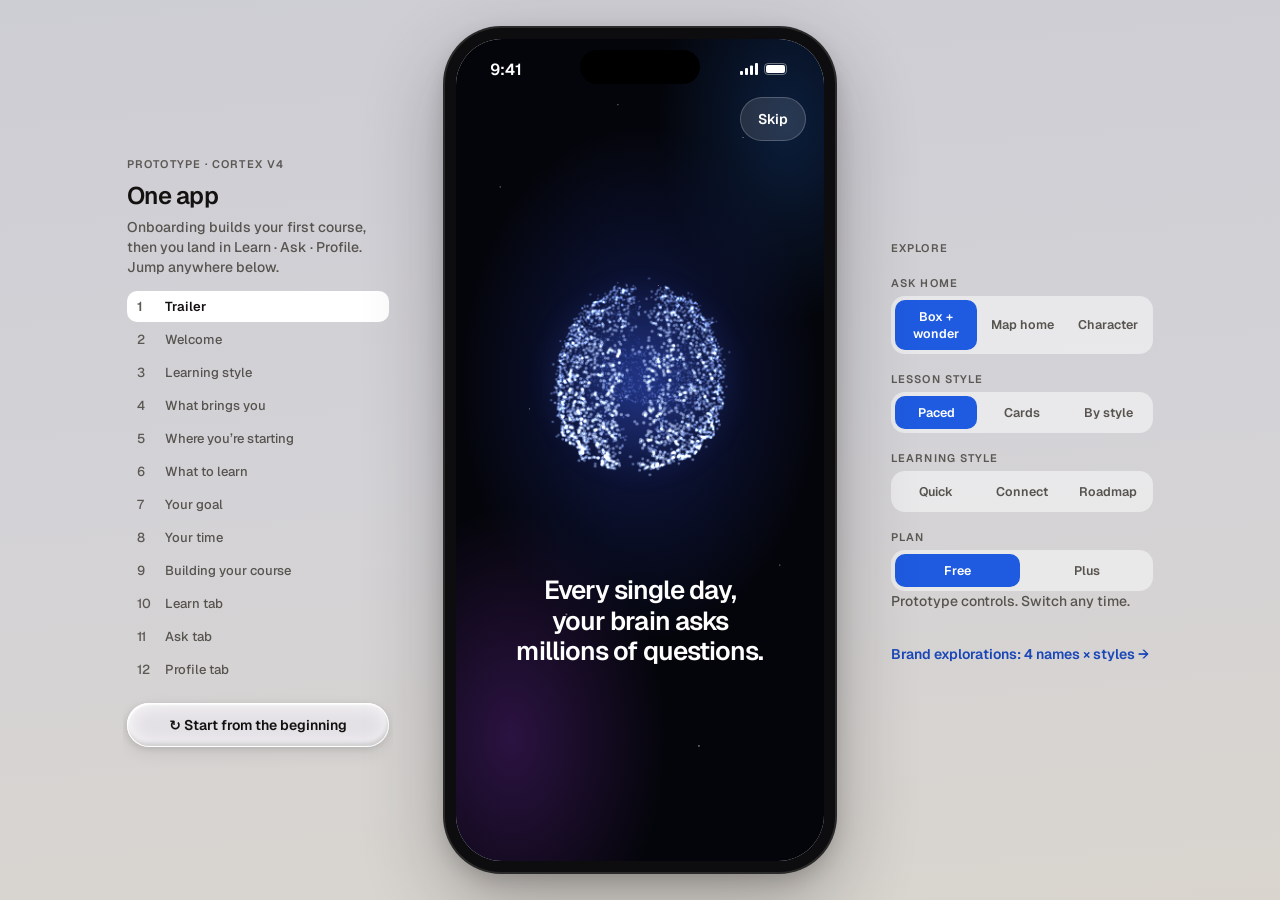
==== commit f5e86eb0: "Course-first onboarding, path-first Learn, pixel bot Ask, Living Matter style Onboarding asks intent" ====
--- a/prototypes/cortex-app/index.html
+++ b/prototypes/cortex-app/index.html
@@ -60,6 +60,7 @@
   <script src="icons.js"></script>
   <script src="core/bus.js"></script>
   <script src="data/heart.js"></script>
+  <script src="data/courses-catalog.js"></script>
   <script src="onboarding/onboarding.js"></script>
   <script src="learn/content.js"></script>
   <script src="learn/learn.js"></script>
--- a/prototypes/cortex-app/onboarding/onboarding.css
+++ b/prototypes/cortex-app/onboarding/onboarding.css
@@ -1,5 +1,5 @@
 /* Onboarding v4 · every class is prefixed ob- and scoped under .ob */
-.ob { position: absolute; inset: 0; overflow: hidden; font-family: var(--font); color: var(--ink); user-select: none; -webkit-user-select: none; transition: opacity 280ms ease-out, transform 280ms var(--out); }
+.ob { --ob-c1: #F783AC; --ob-c2: #D6336C; --ob-ink: #A3264F; --ob-c1-rgb: 247,131,172; --ob-c2-rgb: 214,51,108; position: absolute; inset: 0; overflow: hidden; font-family: var(--font); color: var(--ink); user-select: none; -webkit-user-select: none; transition: opacity 280ms ease-out, transform 280ms var(--out); }
 .ob.ob-leave { opacity: 0; transform: scale(.985); }
 .ob button { font-family: var(--font); }
 
@@ -42,7 +42,7 @@
 .ob.ob-trailer .ob-brain canvas { -webkit-mask-image: radial-gradient(circle, #000 52%, transparent 70%); mask-image: radial-gradient(circle, #000 52%, transparent 70%); }
 .ob-halo { position: absolute; inset: 14%; border-radius: 50%; background: radial-gradient(circle, rgba(70,110,255,.35), transparent 68%); filter: blur(10px); opacity: 0; transition: opacity 1400ms ease-out; pointer-events: none; }
 .ob.ob-dark .ob-halo { opacity: 1; }
-.ob.ob-building .ob-halo { opacity: .9; background: radial-gradient(circle, rgba(247,131,172,.32), transparent 66%); }
+.ob.ob-building .ob-halo { opacity: .9; background: radial-gradient(circle, rgba(var(--ob-c1-rgb),.32), transparent 66%); }
 .ob-hint { position: absolute; left: 0; right: 0; text-align: center; z-index: 9; font-size: 13px; font-weight: 600; color: rgba(255,255,255,.75); opacity: 0; transition: opacity 500ms ease-out; pointer-events: none; }
 .ob-hint.on { opacity: 1; }
 
@@ -96,7 +96,7 @@
 .ob-opt[aria-checked="true"] { background: var(--cobalt-500); color: #fff; box-shadow: inset 0 0 0 1px rgba(255,255,255,.35), inset 0 -4px 10px rgba(255,255,255,.18), 0 10px 24px rgba(31,91,224,.3); }
 .ob-opt[aria-checked="true"] small { color: rgba(255,255,255,.86); }
 .ob-opt[aria-checked="true"] .ob-ic { transform: scale(1.06) rotate(-4deg); }
-.ob-num { font-size: 20px; font-weight: 700; letter-spacing: -.03em; background: linear-gradient(160deg, #F783AC, #D6336C); -webkit-background-clip: text; background-clip: text; color: transparent; }
+.ob-num { font-size: 20px; font-weight: 700; letter-spacing: -.03em; background: linear-gradient(160deg, var(--ob-c1), var(--ob-c2)); -webkit-background-clip: text; background-clip: text; color: transparent; }
 .ob-opt.flare { animation: obFlare 520ms var(--out); }
 @keyframes obFlare { 0% { filter: brightness(1); } 35% { filter: brightness(1.4) saturate(1.2); transform: scale(1.02); } 100% { filter: brightness(1); transform: none; } }
 @keyframes obOptIn { from { opacity: 0; transform: translateY(16px); } to { opacity: 1; transform: none; } }
@@ -108,22 +108,27 @@
 .ob-explain.strong { color: var(--cobalt-700); font-weight: 600; }
 
 /* ---------- What do you want to learn? ---------- */
-.ob-ask { position: absolute; left: 18px; right: 18px; top: 340px; z-index: 16; opacity: 0; pointer-events: none; transform: translateY(12px); transition: opacity 450ms ease-out, transform 600ms var(--out); }
+.ob-ask { position: absolute; left: 18px; right: 18px; top: 296px; z-index: 16; opacity: 0; pointer-events: none; transform: translateY(12px); transition: opacity 450ms ease-out, transform 600ms var(--out); }
 .ob-ask.on { opacity: 1; pointer-events: auto; transform: none; }
-.ob-field { display: block; padding: 18px 20px; border-radius: 26px; background: #fff; cursor: text; box-shadow: 0 0 0 1.5px rgba(31,91,224,0), 0 1px 2px rgba(20,18,17,.05), 0 12px 32px rgba(20,18,17,.09); transition: box-shadow 300ms ease-out, transform 300ms var(--out); }
+.ob-field { display: block; padding: 17px 20px; border-radius: 24px; background: #fff; cursor: text; box-shadow: 0 0 0 1.5px rgba(31,91,224,0), 0 1px 2px rgba(20,18,17,.05), 0 12px 32px rgba(20,18,17,.09); transition: box-shadow 300ms ease-out, transform 300ms var(--out); }
 .ob-field:focus-within { box-shadow: 0 0 0 2px var(--cobalt-500), 0 0 0 7px rgba(31,91,224,.12), 0 14px 36px rgba(31,91,224,.16); }
 .ob-field.flare { animation: obFlare 520ms var(--out); }
-.ob-field textarea { display: block; width: 100%; border: 0; outline: 0; resize: none; background: transparent; padding: 0; margin: 0; font-family: var(--font); font-size: 21px; line-height: 28px; font-weight: 600; letter-spacing: -.02em; color: var(--ink); caret-color: var(--cobalt-500); height: 56px; }
+.ob-field textarea { display: block; width: 100%; border: 0; outline: 0; resize: none; background: transparent; padding: 0; margin: 0; font-family: var(--font); font-size: 21px; line-height: 28px; font-weight: 600; letter-spacing: -.02em; color: var(--ink); caret-color: var(--cobalt-500); height: 28px; overflow: hidden; white-space: nowrap; }
 .ob-field textarea::placeholder { color: #5C5854; font-weight: 500; opacity: 1; }
 .ob-ask.sent .ob-field textarea { animation: obSent 700ms ease-in forwards; }
-.ob-ask.sent .ob-try, .ob-ask.sent .ob-suggs { opacity: 0; transform: translateY(8px); }
+.ob-ask.sent .ob-try, .ob-ask.sent .ob-outs { opacity: 0; transform: translateY(8px); }
 @keyframes obSent { to { opacity: 0; filter: blur(8px); transform: translateY(-6px) scale(.98); } }
-.ob-try { margin: 20px 4px 10px; font-size: 13px; font-weight: 600; color: var(--ink-3); transition: opacity 300ms; }
-.ob-suggs { display: flex; flex-wrap: wrap; gap: 8px; transition: opacity 300ms, transform 400ms var(--out); }
-.ob-sugg { position: relative; height: 38px; padding: 0 13px; border-radius: 999px; border: 0; background: rgba(255,255,255,.62); box-shadow: inset 0 0 0 1px rgba(255,255,255,.95), 0 2px 8px rgba(20,18,17,.06); font-size: 13.5px; font-weight: 550; letter-spacing: -.01em; color: var(--ink-2); white-space: nowrap; transition: transform 160ms var(--out), background-color 200ms, color 200ms; animation: obOptIn 480ms var(--out) both; }
-.ob-sugg::after { content: ''; position: absolute; inset: -3px -2px; }
-.ob-sugg:hover { background: #fff; color: var(--ink); }
-.ob-sugg:active { transform: scale(.96); }
+.ob-try { margin: 18px 4px 10px; font-size: 14px; line-height: 18px; font-weight: 600; color: var(--ink-2); transition: opacity 300ms, transform 400ms var(--out); }
+.ob-outs { display: flex; flex-direction: column; gap: 8px; transition: opacity 300ms, transform 400ms var(--out); }
+.ob-out { min-height: 62px; padding: 8px 16px 8px 9px; border-radius: 20px; border: 0; background: #EEECF0; box-shadow: var(--carved); display: flex; align-items: center; gap: 12px; text-align: left; color: var(--ink); transition: transform 200ms var(--out), background-color 220ms ease-out, color 220ms ease-out, box-shadow 220ms ease-out; animation: obOptIn 480ms var(--out) both; }
+.ob-out:active { transform: scale(.975); }
+.ob-oic { width: 44px; height: 44px; border-radius: 14px; background: #fff; display: grid; place-items: center; flex-shrink: 0; box-shadow: inset 0 0 0 1px rgba(255,255,255,.9), 0 2px 6px rgba(20,18,17,.09); transition: transform 300ms var(--out); }
+.ob-out .ob-ot b { font-size: 15.5px; line-height: 20px; }
+.ob-out .ob-ot small { font-size: 13.5px; line-height: 17px; }
+.ob-out[aria-checked="true"] { background: var(--cobalt-500); color: #fff; box-shadow: inset 0 0 0 1px rgba(255,255,255,.35), inset 0 -4px 10px rgba(255,255,255,.18), 0 10px 24px rgba(31,91,224,.3); }
+.ob-out[aria-checked="true"] small { color: rgba(255,255,255,.86); }
+.ob-out[aria-checked="true"] .ob-oic { transform: scale(1.06) rotate(-4deg); }
+.ob-out.flare { animation: obFlare 520ms var(--out); }
 
 /* ---------- Minutes a day ---------- */
 .ob-daily { position: absolute; left: 18px; right: 18px; top: 498px; z-index: 16; opacity: 0; pointer-events: none; transform: translateY(12px); transition: opacity 450ms ease-out 200ms, transform 600ms var(--out) 200ms; }
@@ -153,7 +158,7 @@
 .ob-map { position: absolute; inset: 0; z-index: 5; width: 100%; height: 100%; pointer-events: none; overflow: visible; }
 .ob-e { fill: none; stroke: rgba(20,18,17,.16); stroke-width: 2.5; stroke-linecap: round; stroke-dasharray: 1; stroke-dashoffset: 1; opacity: 0; transition: stroke-dashoffset 420ms var(--out), opacity 200ms; }
 .ob-e.on { stroke-dashoffset: 0; opacity: 1; }
-.ob-el { fill: none; stroke: url(#obLit); stroke-width: 4; stroke-linecap: round; stroke-dasharray: 1; stroke-dashoffset: 1; opacity: 0; filter: drop-shadow(0 0 5px rgba(247,131,172,.75)); transition: stroke-dashoffset 380ms ease-out, opacity 200ms; }
+.ob-el { fill: none; stroke: url(#obLit); stroke-width: 4; stroke-linecap: round; stroke-dasharray: 1; stroke-dashoffset: 1; opacity: 0; filter: drop-shadow(0 0 5px rgba(var(--ob-c1-rgb),.75)); transition: stroke-dashoffset 380ms ease-out, opacity 200ms; }
 .ob-el.on { opacity: 1; stroke-dashoffset: 0; }
 .ob-spine.on { transition: opacity 200ms; }
 .ob[data-style="quick"] .ob-e, .ob[data-style="quick"] .ob-el { stroke-width: 3; }
@@ -161,14 +166,14 @@
 .ob-stops { position: absolute; inset: 0; z-index: 6; pointer-events: none; }
 .ob-isle { position: absolute; border-radius: 28px; background: rgba(255,255,255,.46); box-shadow: inset 0 0 0 1px rgba(255,255,255,.9), 0 8px 22px rgba(20,18,17,.06); opacity: 0; transform: scale(.86); transition: opacity 450ms ease-out, transform 600ms var(--out), background-color 500ms, box-shadow 500ms; }
 .ob-isle.in { opacity: 1; transform: none; }
-.ob-isle.lit { background: rgba(255,255,255,.72); box-shadow: inset 0 0 0 1.5px rgba(247,131,172,.45), 0 10px 26px rgba(214,51,108,.12); }
+.ob-isle.lit { background: rgba(255,255,255,.72); box-shadow: inset 0 0 0 1.5px rgba(var(--ob-c1-rgb),.45), 0 10px 26px rgba(var(--ob-c2-rgb),.12); }
 
 .ob-stop { position: absolute; width: 0; height: 0; }
-.ob-dot { position: absolute; left: 0; top: 0; width: 30px; height: 30px; margin: -15px 0 0 -15px; border-radius: 50%; display: grid; place-items: center; font-style: normal; font-size: 13px; font-weight: 700; color: #A3264F; background: #fff; box-shadow: inset 0 0 0 1.5px rgba(214,51,108,.35), 0 4px 12px rgba(20,18,17,.1); opacity: 0; transform: scale(.2); transition: background-color 400ms, color 400ms, box-shadow 400ms; }
+.ob-dot { position: absolute; left: 0; top: 0; width: 30px; height: 30px; margin: -15px 0 0 -15px; border-radius: 50%; display: grid; place-items: center; font-style: normal; font-size: 13px; font-weight: 700; color: var(--ob-ink); background: #fff; box-shadow: inset 0 0 0 1.5px rgba(var(--ob-c2-rgb),.35), 0 4px 12px rgba(20,18,17,.1); opacity: 0; transform: scale(.2); transition: background-color 400ms, color 400ms, box-shadow 400ms; }
 .ob-stop.in .ob-dot { animation: obPop 560ms var(--out) both; }
-.ob-stop::before { content: ''; position: absolute; left: -15px; top: -15px; width: 30px; height: 30px; border-radius: 50%; box-shadow: 0 0 0 2px rgba(247,131,172,.8); opacity: 0; pointer-events: none; }
+.ob-stop::before { content: ''; position: absolute; left: -15px; top: -15px; width: 30px; height: 30px; border-radius: 50%; box-shadow: 0 0 0 2px rgba(var(--ob-c1-rgb),.8); opacity: 0; pointer-events: none; }
 .ob-stop.in::before { animation: obRing 700ms ease-out both; }
-.ob-stop.lit .ob-dot { color: #fff; background: linear-gradient(160deg, #F783AC, #D6336C); box-shadow: inset 0 0 0 1px rgba(255,255,255,.4), 0 0 0 4px rgba(247,131,172,.2), 0 6px 16px rgba(214,51,108,.35); }
+.ob-stop.lit .ob-dot { color: #fff; background: linear-gradient(160deg, var(--ob-c1), var(--ob-c2)); box-shadow: inset 0 0 0 1px rgba(255,255,255,.4), 0 0 0 4px rgba(var(--ob-c1-rgb),.2), 0 6px 16px rgba(var(--ob-c2-rgb),.35); }
 @keyframes obPop { 0% { opacity: 0; transform: scale(.2); } 60% { opacity: 1; transform: scale(1.18); } 100% { opacity: 1; transform: scale(1); } }
 @keyframes obRing { 0% { opacity: .9; transform: scale(.8); } 100% { opacity: 0; transform: scale(2.4); } }
 
@@ -177,10 +182,10 @@
 .ob-k-review.in .ob-dot { animation-name: obPopD; }
 .ob-k-review.lit .ob-dot { color: #fff; background: linear-gradient(160deg, #7FA3FF, #1F5BE0); box-shadow: inset 0 0 0 1px rgba(255,255,255,.4), 0 0 0 4px rgba(31,91,224,.14), 0 6px 16px rgba(31,91,224,.35); }
 @keyframes obPopD { 0% { opacity: 0; transform: rotate(45deg) scale(.2); } 60% { opacity: 1; transform: rotate(45deg) scale(1.18); } 100% { opacity: 1; transform: rotate(45deg) scale(1); } }
-.ob-k-final .ob-dot { width: 44px; height: 44px; margin: -22px 0 0 -22px; color: #D6336C; box-shadow: inset 0 0 0 2px rgba(214,51,108,.4), 0 0 0 5px rgba(255,255,255,.7), 0 6px 18px rgba(20,18,17,.12); }
+.ob-k-final .ob-dot { width: 44px; height: 44px; margin: -22px 0 0 -22px; color: var(--ob-c2); box-shadow: inset 0 0 0 2px rgba(var(--ob-c2-rgb),.4), 0 0 0 5px rgba(255,255,255,.7), 0 6px 18px rgba(20,18,17,.12); }
 .ob-k-final::before { left: -22px; top: -22px; width: 44px; height: 44px; }
-.ob-k-final.lit .ob-dot { color: #fff; background: linear-gradient(150deg, #F783AC, #C04AA0 50%, #1F5BE0); box-shadow: inset 0 0 0 1px rgba(255,255,255,.45), 0 0 0 6px rgba(247,131,172,.22), 0 0 30px rgba(214,51,108,.5); }
-.ob-k-final.lit::after { content: ''; position: absolute; left: -22px; top: -22px; width: 44px; height: 44px; border-radius: 50%; box-shadow: 0 0 0 2px rgba(247,131,172,.6); animation: obHalo 2.2s ease-out infinite; }
+.ob-k-final.lit .ob-dot { color: #fff; background: linear-gradient(150deg, var(--ob-c1), var(--ob-c2) 50%, #1F5BE0); box-shadow: inset 0 0 0 1px rgba(255,255,255,.45), 0 0 0 6px rgba(var(--ob-c1-rgb),.22), 0 0 30px rgba(var(--ob-c2-rgb),.5); }
+.ob-k-final.lit::after { content: ''; position: absolute; left: -22px; top: -22px; width: 44px; height: 44px; border-radius: 50%; box-shadow: 0 0 0 2px rgba(var(--ob-c1-rgb),.6); animation: obHalo 2.2s ease-out infinite; }
 @keyframes obHalo { 0% { opacity: .8; transform: scale(1); } 100% { opacity: 0; transform: scale(1.9); } }
 
 .ob-lab { position: absolute; top: 0; transform: translateY(-50%); font-size: 14px; line-height: 17px; font-weight: 600; letter-spacing: -.015em; color: var(--ink); text-wrap: balance; opacity: 0; translate: -6px 0; filter: blur(4px); transition: opacity 450ms ease-out 120ms, translate 600ms var(--out) 120ms, filter 450ms ease-out 120ms; }
@@ -203,19 +208,20 @@
 .ob-narr.on { opacity: 1; transform: none; }
 .ob-narr p { margin: 0; font-size: 16px; line-height: 22px; font-weight: 600; letter-spacing: -.015em; color: var(--ink); min-height: 22px; }
 .ob-np { width: 140px; height: 4px; margin: 14px auto 0; border-radius: 2px; background: rgba(20,18,17,.09); overflow: hidden; }
-.ob-np i { display: block; height: 100%; width: 0; border-radius: 2px; background: linear-gradient(90deg, #F783AC, #1F5BE0); transition: width 420ms var(--out); }
+.ob-np i { display: block; height: 100%; width: 0; border-radius: 2px; background: linear-gradient(90deg, var(--ob-c1), #1F5BE0); transition: width 420ms var(--out); }
 
 /* Title card: the character glides in and becomes the icon */
-.ob-card { position: absolute; top: 64px; left: 18px; right: 18px; min-height: 128px; z-index: 7; padding: 18px 16px 18px 92px; display: flex; flex-direction: column; justify-content: center; border-radius: 28px; background: rgba(255,255,255,.92); box-shadow: inset 0 0 0 1px #fff, 0 1px 2px rgba(20,18,17,.05), 0 16px 40px rgba(214,51,108,.12); opacity: 0; transform: translateY(-10px) scale(.97); pointer-events: none; transition: opacity 500ms ease-out 120ms, transform 700ms var(--glide) 120ms; }
+.ob-card { position: absolute; top: 64px; left: 18px; right: 18px; min-height: 128px; z-index: 7; padding: 18px 16px 18px 92px; display: flex; flex-direction: column; justify-content: center; border-radius: 28px; background: rgba(255,255,255,.92); box-shadow: inset 0 0 0 1px #fff, 0 1px 2px rgba(20,18,17,.05), 0 16px 40px rgba(var(--ob-c2-rgb),.14); opacity: 0; transform: translateY(-10px) scale(.97); pointer-events: none; transition: opacity 500ms ease-out 120ms, transform 700ms var(--glide) 120ms; }
 .ob-card.on { opacity: 1; transform: none; }
-.ob-card-eb { margin: 0; font-size: 12px; line-height: 16px; font-weight: 600; letter-spacing: .06em; text-transform: uppercase; color: #A3264F; }
+.ob-card-eb { margin: 0; font-size: 12px; line-height: 16px; font-weight: 600; letter-spacing: .06em; text-transform: uppercase; color: var(--ob-ink); }
 .ob-card h2 { margin: 4px 0 0; font-size: 23px; line-height: 1.12; font-weight: 600; letter-spacing: -.03em; }
-.ob-card-meta { margin: 6px 0 0; font-size: 15px; line-height: 20px; font-weight: 600; color: var(--ink-2); }
+.ob-card-out { margin: 6px 0 0; font-size: 15px; line-height: 20px; font-weight: 600; letter-spacing: -.01em; color: var(--ink); text-wrap: balance; }
+.ob-card-meta { margin: 2px 0 0; font-size: 14px; line-height: 19px; font-weight: 500; color: var(--ink-2); }
 .ob-fine { position: absolute; left: 24px; right: 24px; top: 706px; z-index: 18; margin: 0; text-align: center; font-size: 12px; line-height: 16px; font-weight: 500; color: var(--ink-3); opacity: 0; transition: opacity 500ms ease-out 300ms; pointer-events: none; }
 .ob-fine.on { opacity: 1; }
 
 /* Motion off */
 @media (prefers-reduced-motion: reduce) { .ob *, .ob *::before, .ob *::after { animation-duration: 1ms !important; transition-duration: 1ms !important; } }
 .still .ob *, .still .ob *::before, .still .ob *::after { animation: none !important; transition: none !important; }
-.still .ob-stop.in .ob-dot, .still .ob-opt, .still .ob-sugg { opacity: 1; transform: none; }
+.still .ob-stop.in .ob-dot, .still .ob-opt, .still .ob-out { opacity: 1; transform: none; }
 .still .ob-k-review.in .ob-dot { transform: rotate(45deg); }
--- a/prototypes/cortex-app/learn/learn.css
+++ b/prototypes/cortex-app/learn/learn.css
@@ -22,55 +22,54 @@
 .ln-lead { margin-top: 10px !important; font-size: 16px; line-height: 23px; font-weight: 500; color: var(--ink-2); }
 
 /* ═════════════ HOME ═════════════ */
-.ln-home { position: absolute; inset: 0; overflow-y: auto; overflow-x: hidden; padding: 60px 20px 128px; scrollbar-width: none; overscroll-behavior: contain; }
+.ln-home { position: absolute; inset: 0; overflow-y: auto; overflow-x: hidden; padding: 58px 20px 196px; scrollbar-width: none; overscroll-behavior: contain; }
 .ln-home::-webkit-scrollbar { display: none; }
 .ln-topfade { position: absolute; left: 0; right: 0; top: 0; height: 56px; z-index: 4; pointer-events: none; background: linear-gradient(180deg, rgba(236,234,238,.97) 58%, rgba(236,234,238,0)); }
 
+/* Compact top: switcher, streak, one progress line */
 .ln-head { display: flex; align-items: center; justify-content: space-between; gap: 10px; }
-.ln-switch, .ln-streak { height: 46px; display: flex; align-items: center; border-radius: 999px; background: rgba(255,255,255,.8) !important;
+.ln-switch, .ln-streak { height: 44px; display: flex; align-items: center; border-radius: 999px; background: rgba(255,255,255,.8) !important;
   box-shadow: inset 0 0 0 1px rgba(255,255,255,.95), 0 1px 2px rgba(20,18,17,.05), 0 6px 16px rgba(20,18,17,.07); transition: transform 160ms var(--out); }
 .ln-switch { gap: 8px; min-width: 0; padding: 0 12px 0 5px !important; }
 .ln-switch:active, .ln-streak:active { transform: scale(.97); }
 .ln-switch-ic { width: 34px; height: 34px; border-radius: 50%; background: var(--pink-t); display: grid; place-items: center; flex-shrink: 0; }
 .ln-switch-ic svg { width: 27px; height: 27px; display: block; }
-.ln-switch-t { font-size: 16px; font-weight: 600; letter-spacing: -.015em; white-space: nowrap; overflow: hidden; text-overflow: ellipsis; }
+.ln-switch-t { font-size: 16px; font-weight: 600; letter-spacing: -.02em; white-space: nowrap; overflow: hidden; text-overflow: ellipsis; }
 .ln-switch-car { display: grid; color: var(--ink-2); flex-shrink: 0; }
-.ln-streak { gap: 4px; padding: 0 16px 0 12px !important; flex-shrink: 0; font-size: 15px; }
+.ln-streak { gap: 4px; padding: 0 15px 0 12px !important; flex-shrink: 0; font-size: 15px; }
 .ln-streak b { font-weight: 700; font-variant-numeric: tabular-nums; }
-.ln-streak span { font-size: 14px; font-weight: 500; color: var(--ink-2); }
-
-.ln-prog { margin-top: 22px; display: grid; grid-template-columns: 1fr auto; align-items: baseline; row-gap: 10px; padding: 0 2px; }
-.ln-prog-t { font-size: 15px; font-weight: 500; color: var(--ink-2); }
+
+.ln-prog { margin-top: 14px; display: grid; grid-template-columns: 1fr auto; align-items: center; row-gap: 8px; padding: 0 4px; }
+.ln-prog-t { display: flex; align-items: baseline; gap: 6px; font-size: 13.5px; line-height: 18px; font-weight: 600; color: var(--ink-2); font-variant-numeric: tabular-nums; }
 .ln-prog-t b { color: var(--ink); font-weight: 600; }
-.ln-prog-p { font-size: 13.5px; font-weight: 600; color: var(--ink-2); font-variant-numeric: tabular-nums; }
-.ln-segs { grid-column: 1 / -1; display: flex; gap: 4px; }
-.ln-segs i { flex: 1; height: 6px; border-radius: 3px; background: rgba(20,18,17,.09); transition: background-color 400ms; }
-.ln-segs i.is-final { flex: 0 0 22px; }
-.ln-segs i.is-done { background: linear-gradient(90deg, #F783AC, var(--pink-5)); }
-.ln-segs i.is-current { background: var(--cobalt-500); box-shadow: 0 0 8px rgba(31,91,224,.45); }
-
-/* Up next */
-.ln-next { position: relative; margin-top: 16px; padding: 20px 20px 18px; border-radius: 28px; background: #fff; box-shadow: var(--card-shadow); overflow: hidden; }
-.ln-next::before { content: ''; position: absolute; right: -70px; top: -70px; width: 260px; height: 260px; border-radius: 50%; background: radial-gradient(circle, rgba(247,131,172,.2), rgba(247,131,172,0) 65%); pointer-events: none; }
-.ln-next.is-review::before { background: radial-gradient(circle, rgba(127,163,255,.24), rgba(127,163,255,0) 65%); }
-.ln-next-top { position: relative; display: flex; gap: 10px; align-items: flex-start; }
-.ln-next-txt { flex: 1; min-width: 0; }
-.ln-next-t { margin-top: 8px !important; font-size: 21px; line-height: 25px; font-weight: 600; letter-spacing: -.03em; text-wrap: balance; }
-.ln-next-hook { margin-top: 8px !important; font-size: 15px; line-height: 21px; font-weight: 500; color: var(--ink-2); }
-.ln-next-vis { position: relative; width: 128px; height: 128px; flex-shrink: 0; margin: -8px -10px -4px 0; }
-.ln-next-meta { position: relative; display: flex; gap: 16px; margin: 14px 0 16px; font-size: 13.5px; font-weight: 600; color: var(--ink-2); }
-.ln-next-meta span { display: inline-flex; align-items: center; gap: 6px; }
-.ln-next.is-complete .ln-next-go { margin-top: 16px; }
-.ln-next-go { position: relative; }
-
-/* Map */
-.ln-maphead { margin: 34px 2px 4px; display: flex; align-items: center; justify-content: space-between; }
-.ln-h-map { font-size: 20px; line-height: 24px; font-weight: 600; letter-spacing: -.03em; }
-.ln-styletag { display: inline-flex; align-items: center; gap: 6px; height: 30px; padding: 0 12px 0 10px; border-radius: 999px; background: rgba(255,255,255,.62); font-size: 13px; font-weight: 600; color: var(--ink-2); }
+.ln-styletag { display: inline-flex; align-items: center; gap: 5px; font-size: 12.5px; line-height: 18px; font-weight: 600; color: var(--ink-2); }
+.ln-bar { grid-column: 1 / -1; height: 4px; border-radius: 2px; background: rgba(20,18,17,.09); overflow: hidden; }
+.ln-bar i { display: block; height: 100%; border-radius: 2px; background: linear-gradient(90deg, #F783AC, var(--pink-5)); transition: width 600ms var(--out); }
+
+/* Map: the hero */
 .ln-map { position: relative; margin-top: 8px; }
 .ln-map-in { position: relative; width: 328px; }
 .ln-map-svg { position: absolute; left: 0; top: 0; overflow: visible; pointer-events: none; }
-.ln-mapfoot { margin: 6px 12px 0 !important; text-align: center; font-size: 13px; line-height: 18px; font-weight: 500; color: var(--ink-3); }
+.ln-mapfoot { margin: 4px 20px 0 !important; text-align: center; font-size: 13px; line-height: 18px; font-weight: 500; color: var(--ink-3); }
+
+/* Floating continue card, just above the tab bar */
+.ln-float { position: absolute; left: 16px; right: 16px; bottom: 104px; z-index: 8; height: 62px; display: flex !important; align-items: center; gap: 12px; padding: 0 9px 0 9px !important; text-align: left;
+  border-radius: 22px; background: rgba(255,255,255,.9) !important; -webkit-backdrop-filter: blur(18px) saturate(1.4); backdrop-filter: blur(18px) saturate(1.4);
+  box-shadow: inset 0 0 0 1px rgba(255,255,255,.9), 0 1px 2px rgba(20,18,17,.06), 0 12px 30px rgba(20,18,17,.14);
+  opacity: 0; visibility: hidden; transform: translateY(14px) scale(.97); pointer-events: none;
+  transition: opacity 220ms ease-out, transform 320ms var(--out), visibility 0s linear 320ms; }
+.ln-float.is-on { opacity: 1; visibility: visible; transform: none; pointer-events: auto; transition: opacity 200ms ease-out, transform 320ms var(--out), visibility 0s; }
+.ln-float.is-on:active { transform: scale(.98); }
+.ln-fl-ic { width: 44px; height: 44px; border-radius: 15px; flex-shrink: 0; display: grid; place-items: center; background: var(--lit-bg); box-shadow: inset 0 0 0 1px rgba(255,255,255,.4), 0 4px 10px rgba(31,91,224,.25); }
+.ln-fl-ic.is-gift { background: linear-gradient(145deg, #FFF0F5, #FFC9DC); box-shadow: inset 0 0 0 1px rgba(255,255,255,.7); }
+.ln-fl-g { width: 32px; height: 32px; display: block; }
+.ln-fl-g svg { width: 100%; height: 100%; display: block; }
+.ln-fl-tx { flex: 1; min-width: 0; display: flex; flex-direction: column; gap: 1px; }
+.ln-fl-tx b { font-size: 15px; line-height: 20px; font-weight: 600; letter-spacing: -.015em; white-space: nowrap; overflow: hidden; text-overflow: ellipsis; }
+.ln-fl-tx span { font-size: 12.5px; line-height: 16px; font-weight: 500; color: var(--ink-2); white-space: nowrap; overflow: hidden; text-overflow: ellipsis; }
+.ln-fl-go { width: 44px; height: 44px; border-radius: 50%; flex-shrink: 0; display: grid; place-items: center; color: #fff; background: var(--lit-bg); box-shadow: var(--lit-shadow); }
+.ln-fl-go svg { margin-left: 2px; }
+.ln-fl-go.is-txt { width: auto; padding: 0 16px; font-size: 14px; font-weight: 600; }
 
 .ln-trk { fill: none; stroke: rgba(255,255,255,.72); stroke-width: 16; stroke-linecap: round; }
 .ln-seg, .ln-seg-glow, .ln-branch { fill: none; stroke-linecap: round; }
@@ -117,9 +116,25 @@
 .ln-halo.is-2 { animation-delay: 1.2s; }
 .ln-tile-review .ln-halo { border-radius: 50%; }
 .ln-tile-final .ln-halo { border-radius: 35px; }
-.ln-start { position: absolute; left: 50%; bottom: calc(100% + 13px); transform: translateX(-50%); height: 32px; padding: 0 14px; border-radius: 999px; display: grid; place-items: center; white-space: nowrap;
-  background: #fff; color: var(--cobalt-700); font-size: 14px; font-weight: 700; letter-spacing: -.01em; box-shadow: 0 1px 2px rgba(20,18,17,.06), 0 8px 18px rgba(31,91,224,.22); animation: lnBob 2.2s ease-in-out infinite; z-index: 2; }
-.ln-start::after { content: ''; position: absolute; left: 50%; bottom: -4px; width: 10px; height: 10px; margin-left: -5px; background: #fff; transform: rotate(45deg); border-radius: 2px; }
+.ln-cur { position: absolute; top: 50%; width: 208px; transform: translateY(-50%); z-index: 2; display: flex; flex-direction: column; gap: 10px; padding: 13px 12px 12px 14px; text-align: left;
+  border-radius: 22px; background: #fff; box-shadow: 0 0 0 1px rgba(31,91,224,.1), 0 1px 2px rgba(20,18,17,.05), 0 14px 32px rgba(31,91,224,.16); }
+.ln-cur.is-r { left: calc(100% + 14px); }
+.ln-cur.is-l { right: calc(100% + 14px); }
+.ln-cur.is-c { top: calc(100% + 16px); left: 50%; transform: translateX(-50%); width: 236px; }
+.ln-cur-t { font-size: 16px; line-height: 20px; font-weight: 600; letter-spacing: -.02em; text-wrap: balance; }
+.ln-cur-row { display: flex; align-items: center; justify-content: space-between; gap: 8px; flex-wrap: wrap; }
+.ln-cur-m { display: inline-flex; align-items: center; gap: 5px; font-size: 13px; font-weight: 600; color: var(--ink-2); }
+.ln-cur-go { height: 36px; padding: 0 18px; border-radius: 999px; display: inline-flex; align-items: center; justify-content: center; color: #fff; background: var(--lit-bg); box-shadow: var(--lit-shadow); font-size: 14px; font-weight: 600; letter-spacing: -.01em; }
+.ln-stop.is-current:active .ln-cur { scale: .98; }
+.ln-cur { transition: scale 160ms var(--out); }
+/* Connect: narrow side lanes, so the card stacks */
+.ln-map-connect .ln-cur { width: 132px; padding: 12px; gap: 8px; }
+.ln-map-connect .ln-cur:not(.is-c) { top: -8px; transform: none; }
+.ln-map-connect .ln-cur.is-r { left: calc(100% + 12px); }
+.ln-map-connect .ln-cur.is-l { right: calc(100% + 12px); }
+.ln-map-connect .ln-cur.is-c { width: 236px; }
+.ln-map-connect .ln-cur:not(.is-c) .ln-cur-t { font-size: 15px; line-height: 19px; }
+.ln-map-connect .ln-cur:not(.is-c) .ln-cur-go { flex: 1 0 100%; }
 .ln-lab { position: absolute; top: 50%; width: 186px; transform: translateY(-50%); display: flex; flex-direction: column; gap: 3px; }
 .ln-lab.is-r { left: calc(100% + 18px); text-align: left; }
 .ln-lab.is-l { right: calc(100% + 18px); text-align: right; align-items: flex-end; }
@@ -192,7 +207,7 @@
 .ln-stop.is-justdone .ln-tile, .ln-bite.is-justdone .ln-tile { animation: lnJust 720ms var(--out) both; }
 .ln-stop.is-justdone .ln-badge { animation: lnPopIn 420ms var(--out) 380ms both; }
 .ln-stop.is-unlock .ln-tile { animation: lnUnlock 900ms var(--out) 650ms both; }
-.ln-stop.is-unlock .ln-start { animation: lnPillIn 460ms var(--out) 1150ms both, lnBob 2.2s ease-in-out 1.7s infinite; }
+.ln-stop.is-unlock .ln-cur { animation: lnCurIn 460ms var(--out) 1100ms both; }
 .ln-stop.is-unlock .ln-halo { animation-delay: 1.4s; }
 .ln-stop.is-nope .ln-tile, .ln-bite.is-nope, .ln-pack.is-nope, .ln-dive.is-nope .ln-dive-t { animation: lnShake 420ms var(--out); }
 
@@ -574,6 +589,7 @@
 @keyframes lnFade { from { opacity: 0; } to { opacity: 1; } }
 @keyframes lnDrawIn { from { stroke-dashoffset: 1; } to { stroke-dashoffset: 0; } }
 @keyframes lnHalo { 0% { transform: scale(.94); opacity: .9; } 100% { transform: scale(1.34); opacity: 0; } }
+@keyframes lnCurIn { from { opacity: 0; scale: .92; } to { opacity: 1; scale: 1; } }
 @keyframes lnBob { 50% { transform: translate(-50%, -4px); } }
 @keyframes lnFloat { 50% { transform: translateY(-3px) rotate(-2deg); } }
 @keyframes lnTw { 0%, 100% { opacity: 0; transform: scale(.4) rotate(0); } 45% { opacity: 1; transform: scale(1) rotate(45deg); } }
@@ -587,8 +603,9 @@
 @keyframes lnGlint { 0% { transform: translateX(-160%) skewX(-18deg); opacity: 0; } 8% { opacity: 1; } 42% { transform: translateX(360%) skewX(-18deg); opacity: 1; } 43%, 100% { transform: translateX(360%) skewX(-18deg); opacity: 0; } }
 
 @media (prefers-reduced-motion: reduce) {
+  .ln-float { transition: opacity 200ms ease-out, visibility 0s linear 200ms; transform: none; }
   .ln-page.in-fwd, .ln-page.out-fwd { transform: none; }
-  .ln-halo, .ln-start, .ln-gift-art, .ln-twinkle, .ln-term-ic, .ln-cta.is-ready, .ln-spark, .ln-star { animation: none !important; }
+  .ln-halo, .ln-cur, .ln-gift-art, .ln-twinkle, .ln-term-ic, .ln-cta.is-ready, .ln-spark, .ln-star { animation: none !important; }
   .ln-halo { opacity: 0; }
 }
 .still .ln-halo { opacity: 0; }
--- a/prototypes/cortex-app/ask/ask.css
+++ b/prototypes/cortex-app/ask/ask.css
@@ -90,45 +90,107 @@
 .ak-bdock { position: absolute; left: 16px; right: 16px; bottom: 106px; z-index: 3; }
 .ak-bdock::before { content: ''; position: absolute; left: -16px; right: -16px; bottom: -106px; height: 210px; z-index: -1; pointer-events: none; background: linear-gradient(180deg, rgba(220,220,222,0), rgba(220,220,222,.9) 46%, #DCDCDE); }
 
-/* ───── Home C · the character talks to you ───── */
-.ak-c { position: absolute; inset: 0; padding: 68px 16px 112px; display: flex; flex-direction: column; align-items: center; }
-.ak-c-sub:empty { display: none; }
-.ak-c-sub { margin-top: 2px !important; font-size: 15px; font-weight: 500; color: var(--ink-2); text-align: center; }
-.ak-c-say { min-height: 58px; display: flex; align-items: center; justify-content: center; text-align: center; font-weight: 600; font-size: 24px; line-height: 29px; letter-spacing: -.03em; padding: 0 12px; text-wrap: balance; }
-.ak-c-stage { position: relative; width: 320px; height: 330px; flex-shrink: 0; margin-top: 4px; }
-.ak-home .ak-host-c { position: absolute; left: 50%; top: 50%; width: 320px; height: 320px; margin: -160px 0 0 -160px; transform: scale(1.04); transition: opacity 500ms var(--out); }
-.ak-home .ak-c.is-cam:not(.is-shot) .ak-host-c { opacity: 0; pointer-events: none; }
-.ak-c-heard { position: absolute; left: 50%; bottom: 0; transform: translate(-50%, 8px); width: 300px; padding: 12px 16px; border-radius: 20px; background: #fff; box-shadow: var(--card); font-size: 17px; line-height: 23px; font-weight: 600; letter-spacing: -.01em; text-align: center; opacity: 0; transition: opacity 260ms ease-out, transform 360ms var(--out); pointer-events: none; }
-.ak-c-heard.is-on { opacity: 1; transform: translate(-50%, 0); }
-.ak-c-heard span { animation: akWord 360ms var(--out) both; display: inline-block; }
-.ak-c-modes { position: relative; width: 100%; margin-top: 18px; display: grid; grid-template-columns: repeat(3, 1fr); padding: 4px; border-radius: 999px; background: rgba(20,18,17,.07); box-shadow: inset 0 1px 2px rgba(20,18,17,.06); --n: 3; }
-.ak-c-modes button { position: relative; z-index: 1; height: 48px; border-radius: 999px; display: flex; align-items: center; justify-content: center; gap: 7px; font-size: 15px; font-weight: 600; color: var(--ink-2); transition: color 260ms; }
-.ak-c-modes button[aria-selected="true"] { color: #fff; }
-.ak-c-panel { width: 100%; margin-top: 14px; display: flex; flex-direction: column; align-items: center; gap: 10px; }
-.ak-c-panel .ak-box { width: 100%; }
-.ak-c-hint { font-size: 14px; font-weight: 600; color: var(--ink-2); }
-.ak-mic { position: relative; width: 76px; height: 76px; border-radius: 50%; display: grid; place-items: center; color: #fff !important; background: var(--lit-bg) !important; box-shadow: var(--lit-sh); transition: transform 160ms var(--out); }
-.ak-mic:active { transform: scale(.94); }
-.ak-mic-ring { position: absolute; inset: -8px; border-radius: 50%; box-shadow: 0 0 0 3px rgba(31,91,224,.35); opacity: 0; }
-.ak-mic.is-on .ak-mic-ring { animation: akRing 1.3s var(--out) infinite; }
-.ak-shutter { width: 76px; height: 76px; border-radius: 50%; display: grid; place-items: center; background: #fff !important; box-shadow: 0 0 0 4px rgba(20,18,17,.12), 0 8px 20px rgba(20,18,17,.14); transition: transform 160ms var(--out); }
-.ak-shutter i { width: 60px; height: 60px; border-radius: 50%; background: var(--lit-bg); box-shadow: inset 0 0 0 1.5px rgba(255,255,255,.5); }
-.ak-shutter:active { transform: scale(.93); }
-.ak-c-ask { width: 100%; }
-.ak-c-panel .ak-ghost { margin-top: 0; }
-.ak-cam { position: absolute; inset: 10px 14px; border-radius: 40px; overflow: hidden; transition: opacity 600ms ease-out 250ms, transform 700ms var(--glide) 250ms;
+/* ───── Home C · a character you talk to ───── */
+.ak-c { position: absolute; inset: 0; --e: var(--out); }
+.ak-c > * { transition: opacity 320ms ease-out, transform 420ms var(--glide), visibility 0s; }
+.ak-c-stage { position: absolute; left: 50%; top: 58px; width: 280px; height: 238px; margin-left: -140px; transform-origin: 50% 30%; }
+.ak-c[data-mode="show"] .ak-c-stage { transform: scale(.8) translateY(-14px); }
+.ak-c-stage::after { content: ''; position: absolute; left: 50%; top: 212px; width: 150px; height: 14px; margin-left: -75px; border-radius: 50%; background: radial-gradient(closest-side, rgba(11,42,102,.16), rgba(11,42,102,0)); pointer-events: none; z-index: -1; }
+.ak-bot { display: block; width: 280px; height: 238px; border-radius: 32px; touch-action: manipulation; }
+.ak-bot canvas { display: block; }
+.ak-c-bub { position: absolute; right: -20px; bottom: calc(100% - 50px); max-width: 190px; padding: 9px 14px 10px; border-radius: 18px 18px 18px 6px; background: #fff; box-shadow: 0 1px 2px rgba(20,18,17,.06), 0 8px 22px rgba(20,18,17,.1);
+  font-size: 15px; line-height: 20px; font-weight: 600; letter-spacing: -.01em; color: var(--ink); white-space: nowrap; transform-origin: 0 100%; opacity: 0; transform: scale(.6) translateY(6px); pointer-events: none;
+  transition: opacity 180ms ease-out, transform 220ms var(--out); }
+.ak-c-stage.is-icon .ak-c-bub { bottom: calc(100% - 22px); }
+.ak-c-bub.is-on { opacity: 1; transform: none; transition: opacity 160ms ease-out, transform 460ms cubic-bezier(.34, 1.56, .64, 1); }
+
+.ak-c-head { position: absolute; left: 24px; right: 24px; top: 292px; text-align: center; }
+.ak-c-title { font-weight: 600; font-size: 28px; line-height: 34px; letter-spacing: -.03em; text-wrap: balance; }
+.ak-c-sub { margin-top: 6px !important; font-size: 16px; line-height: 22px; font-weight: 500; color: var(--ink-2); transition: opacity 240ms ease-out; }
+
+.ak-c-pills { position: absolute; left: 16px; right: 16px; top: 390px; display: flex; flex-direction: column; align-items: center; gap: 10px; }
+.ak-c-pill { height: 44px; max-width: 100%; display: inline-flex; align-items: center; gap: 9px; padding: 0 18px 0 13px !important; border-radius: 999px; background: #fff !important;
+  box-shadow: 0 1px 2px rgba(20,18,17,.05), 0 4px 14px rgba(20,18,17,.06); font-size: 15px; font-weight: 600; letter-spacing: -.01em; white-space: nowrap; transition: transform 160ms var(--out), box-shadow 200ms; }
+.ak-c-pill:active { transform: scale(.96); }
+.ak-c-pill-ic { display: grid; place-items: center; width: 20px; height: 20px; flex-shrink: 0; }
+.ak-c-pill.is-open { background: rgba(255,255,255,.35) !important; box-shadow: none; outline: 1.5px dashed rgba(20,18,17,.32); outline-offset: -1.5px; }
+.ak-c-pill em { font-style: normal; font-weight: 500; color: var(--ink-2); }
+.ak-c-pill em::before { content: '·'; margin: 0 6px 0 -2px; }
+
+/* Talk: the words you said, and a live waveform */
+.ak-c-talk { position: absolute; left: 24px; right: 24px; top: 282px; display: flex; flex-direction: column; align-items: center; }
+.ak-c-heard { min-height: 102px; width: 100%; font-size: 24px; line-height: 30px; font-weight: 600; letter-spacing: -.025em; text-align: center; text-wrap: balance; }
+.ak-c-heard span { display: inline-block; animation: akWord 320ms var(--out) both; }
+.ak-c-wave { margin-top: 22px; }
+
+/* Show me: a viewfinder */
+.ak-c-cam { position: absolute; left: 16px; right: 16px; top: 272px; }
+.ak-c-vf { position: relative; height: 236px; border-radius: 32px; overflow: hidden; isolation: isolate; box-shadow: 0 10px 30px rgba(20,18,17,.18);
   background: radial-gradient(60% 50% at 30% 30%, #6E8F57 0%, rgba(110,143,87,0) 100%), radial-gradient(50% 50% at 75% 70%, #8C6A45 0%, rgba(140,106,69,0) 100%), radial-gradient(40% 40% at 80% 20%, #C9D6A8 0%, rgba(201,214,168,0) 100%), #3C4A33; }
-.ak-cam-scene { position: absolute; inset: 0; display: grid; place-items: center; }
-.ak-cam-leaf { width: 150px; height: auto; transform: rotate(-14deg); filter: drop-shadow(0 12px 18px rgba(0,0,0,.3)); }
-.ak-cam-c { position: absolute; width: 30px; height: 30px; border: 3px solid rgba(255,255,255,.9); }
-.ak-cam-c.tl { left: 22px; top: 22px; border-right: 0; border-bottom: 0; border-radius: 12px 0 0 0; }
-.ak-cam-c.tr { right: 22px; top: 22px; border-left: 0; border-bottom: 0; border-radius: 0 12px 0 0; }
-.ak-cam-c.bl { left: 22px; bottom: 22px; border-right: 0; border-top: 0; border-radius: 0 0 0 12px; }
-.ak-cam-c.br { right: 22px; bottom: 22px; border-left: 0; border-top: 0; border-radius: 0 0 12px 0; }
-.ak-cam-hint { position: absolute; left: 0; right: 0; bottom: 24px; text-align: center; font-size: 14px; font-weight: 600; color: #fff; text-shadow: 0 1px 6px rgba(0,0,0,.4); }
-.ak-cam-flash { position: absolute; inset: 0; background: #fff; opacity: 0; pointer-events: none; }
-.ak-cam.is-shot { opacity: 0; transform: scale(.9); pointer-events: none; }
-.ak-cam.is-shot .ak-cam-flash { animation: akFlash 420ms ease-out; }
+.ak-c-vf .ak-cam-scene { position: absolute; inset: 0; display: grid; place-items: center; }
+.ak-c-vf .ak-cam-leaf { width: 104px; height: auto; transform: rotate(-14deg); filter: drop-shadow(0 12px 18px rgba(0,0,0,.3)); }
+.ak-c-focus { position: absolute; inset: 18px; transition: inset 620ms var(--glide); animation: akRingSoft 1.6s ease-in-out infinite; }
+.ak-c-focus i { position: absolute; width: 26px; height: 26px; border: 3px solid rgba(255,255,255,.92); }
+.ak-c-focus .tl { left: 0; top: 0; border-right: 0; border-bottom: 0; border-radius: 12px 0 0 0; }
+.ak-c-focus .tr { right: 0; top: 0; border-left: 0; border-bottom: 0; border-radius: 0 12px 0 0; }
+.ak-c-focus .bl { left: 0; bottom: 0; border-right: 0; border-top: 0; border-radius: 0 0 0 12px; }
+.ak-c-focus .br { right: 0; bottom: 0; border-left: 0; border-top: 0; border-radius: 0 0 12px 0; }
+.ak-c-cam.is-lock .ak-c-focus { inset: 34px 100px 30px; animation: none; }
+.ak-c-cam.is-lock .ak-c-focus i { border-color: #FFD54A; }
+.ak-c-chip { position: absolute; left: 50%; top: 14px; padding: 5px 11px; border-radius: 999px; background: #fff; font-size: 13px; font-weight: 600; color: var(--ink); transform: translate(-50%, 4px); opacity: 0; transition: opacity 240ms ease-out 240ms, transform 360ms var(--out) 240ms; }
+.ak-c-cam.is-lock .ak-c-chip { opacity: 1; transform: translate(-50%, 0); }
+.ak-c-vfhint { position: absolute; left: 0; right: 0; bottom: 16px; text-align: center; font-size: 14px; font-weight: 600; color: #fff; text-shadow: 0 1px 6px rgba(0,0,0,.45); transition: opacity 240ms; }
+.ak-c-cam.is-lock .ak-c-vfhint { opacity: 0; }
+.ak-c-retake { position: absolute; right: 10px; bottom: 10px; width: 44px; height: 44px; border-radius: 50%; display: grid; place-items: center; color: #fff !important; background: rgba(20,18,17,.32) !important; -webkit-backdrop-filter: blur(10px); backdrop-filter: blur(10px); opacity: 0; transform: scale(.8); pointer-events: none; transition: opacity 240ms, transform 300ms var(--out); }
+.ak-c-cam.is-offer .ak-c-retake { opacity: 1; transform: none; pointer-events: auto; }
+.ak-c-vf .ak-cam-flash { position: absolute; inset: 0; background: #fff; opacity: 0; pointer-events: none; }
+.ak-c-cam.is-shot .ak-cam-flash { animation: akFlash 460ms ease-out; }
+.ak-c-offer { margin-top: 12px; opacity: 0; transform: translateY(10px); pointer-events: none; transition: opacity 300ms ease-out, transform 460ms var(--out); }
+.ak-c-cam.is-offer .ak-c-offer { opacity: 1; transform: none; pointer-events: auto; }
+
+/* Type: a field rises above the action row */
+.ak-c-field { position: absolute; left: 16px; right: 16px; bottom: 226px; height: 60px; display: flex; align-items: center; gap: 8px; padding: 0 8px 0 20px; border-radius: 30px; background: #fff;
+  box-shadow: 0 1px 2px rgba(20,18,17,.06), 0 12px 32px rgba(20,18,17,.12); }
+.ak-c-field input { flex: 1; min-width: 0; height: 100%; border: 0; outline: 0; background: none; font: inherit; font-size: 17px; font-weight: 500; color: var(--ink); letter-spacing: -.01em; }
+.ak-c-field input::placeholder { color: var(--ink-3); }
+.ak-c-send { width: 44px; height: 44px; flex-shrink: 0; border-radius: 50%; display: grid; place-items: center; color: var(--ink-3) !important; background: #ECEBEF !important; transition: background-color 220ms, color 220ms, box-shadow 320ms ease-out, transform 360ms cubic-bezier(.34, 1.56, .64, 1); }
+.ak-c-field.has-text .ak-c-send { color: #fff !important; background: var(--c5) !important; box-shadow: 0 0 0 4px rgba(31,91,224,.12), 0 4px 16px rgba(31,91,224,.5); }
+.ak-c-send:active { transform: scale(.92) !important; }
+
+/* The three actions: Type · Hold to talk · Show me */
+.ak-c-acts { position: absolute; left: 0; right: 0; bottom: 106px; display: flex; justify-content: center; align-items: flex-start; gap: 22px; }
+.ak-c-act { width: 88px; display: flex; flex-direction: column; align-items: center; gap: 9px; padding-top: 10px !important; touch-action: none; -webkit-touch-callout: none; }
+.ak-c-act.is-main { padding-top: 0 !important; }
+.ak-c-orb { position: relative; width: 56px; height: 56px; border-radius: 50%; display: grid; place-items: center; color: var(--ink); background: #F2F1F4; box-shadow: var(--carved); transition: transform 200ms var(--out), background-color 240ms, color 240ms, box-shadow 240ms; }
+.ak-c-act:active .ak-c-orb { transform: scale(.93); }
+.ak-c-act[aria-pressed="true"] .ak-c-orb { color: #fff; background: var(--c5); box-shadow: inset 0 0 0 1px rgba(255,255,255,.25), 0 8px 18px rgba(31,91,224,.35); }
+.ak-c-lbl { font-size: 13px; line-height: 16px; font-weight: 600; color: var(--ink-2); white-space: nowrap; }
+.ak-c-act[aria-pressed="true"] .ak-c-lbl { color: var(--c7); }
+.is-main .ak-c-orb { width: 76px; height: 76px; color: #fff; background: var(--lit-bg); box-shadow: var(--lit-sh); }
+.is-main .ak-c-lbl { font-size: 14px; color: var(--ink); }
+.is-main.is-on .ak-c-orb { transform: scale(1.1); }
+.ak-c-ring { position: absolute; inset: 0; border-radius: 50%; box-shadow: 0 0 0 2px rgba(31,91,224,.45); opacity: 0; pointer-events: none; }
+.is-main.is-on .ak-c-ring { animation: akRingOut 1.4s var(--out) infinite; }
+.is-main.is-on .ak-c-ring.is-2 { animation-delay: .7s; }
+
+/* What shows in each mode */
+.ak-c-talk, .ak-c-cam, .ak-c-field { opacity: 0; visibility: hidden; transform: translateY(14px); pointer-events: none; transition: opacity 220ms ease-out, transform 420ms var(--glide), visibility 0s 420ms; }
+.ak-c-field { transform: translateY(18px) scale(.96); transform-origin: 30% 100%; }
+.ak-c[data-mode="talk"] .ak-c-talk, .ak-c[data-mode="show"] .ak-c-cam, .ak-c[data-mode="type"] .ak-c-field { opacity: 1; visibility: visible; transform: none; pointer-events: auto; transition: opacity 260ms ease-out 80ms, transform 460ms var(--glide) 40ms, visibility 0s; }
+.ak-c[data-mode="talk"] .ak-c-head, .ak-c[data-mode="show"] .ak-c-head,
+.ak-c:not([data-mode="home"]):not([data-mode="type"]) .ak-c-pills, .ak-c.has-text .ak-c-pills, .ak-c[data-mode="type"] .ak-c-pill.is-open { opacity: 0; visibility: hidden; transform: translateY(-8px); pointer-events: none; transition: opacity 180ms ease-out, transform 300ms var(--glide), visibility 0s 300ms; }
+.ak-c-sub.is-thinking { font-size: 15px; font-weight: 600; background: linear-gradient(90deg, #57534F 0%, #57534F 40%, #1F5BE0 50%, #57534F 60%, #57534F 100%); background-size: 200% 100%; -webkit-background-clip: text; background-clip: text; color: transparent; animation: akShimmer 1.4s linear infinite; }
+.ak-c[data-mode="ask"] .ak-c-acts { opacity: 0; transform: translateY(16px); pointer-events: none; }
+.ak-c[data-mode="ask"] .ak-c-head { transform: translateY(-4px); }
+
+/* The greeting: the bot says hi, then the title, the pills and the actions arrive */
+.ak-c.is-greet .ak-c-title { animation: akRise 560ms var(--out) 1000ms both; }
+.ak-c.is-greet .ak-c-sub { animation: akRise 560ms var(--out) 1120ms both; }
+.ak-c.is-greet .ak-c-pill { animation: akRise 520ms var(--out) calc(1240ms + var(--d) * 70ms) both; }
+.ak-c.is-greet .ak-c-acts { animation: akRise 560ms var(--out) 1420ms both; }
+.ak-c.is-back .ak-c-title, .ak-c.is-back .ak-c-sub { animation: akRise 460ms var(--out) 120ms both; }
+.ak-c.is-back .ak-c-pill { animation: akRise 460ms var(--out) calc(200ms + var(--d) * 60ms) both; }
+.ak-c.is-back .ak-c-acts { animation: akRise 460ms var(--out) 260ms both; }
 
 /* ───── Chat ───── */
 .ak-chat { position: absolute; inset: 0; z-index: 2; }
@@ -272,7 +334,6 @@
 .ak-seg-sm button { height: 40px; font-size: 14px; }
 .ak-seg-4 button { font-size: 13px; padding: 0 2px !important; }
 .ak-quiz { padding: 18px 16px; border-radius: 26px; background: #fff; box-shadow: var(--card); }
-.ak-c-modes .ak-seg-thumb { top: 4px; bottom: 4px; width: calc((100% - 8px) / 3); }
 
 /* Guess / options */
 .ak-opts { display: grid; gap: 10px; }
@@ -513,7 +574,10 @@
 
 @media (prefers-reduced-motion: reduce) {
   .ak-w { opacity: 1 !important; animation: none !important; }
-  .ak-term-ic, .ak-mn.is-wonder::before, .ak-hold.is-on, .ak-mic.is-on .ak-mic-ring { animation: none !important; }
+  .ak-term-ic, .ak-mn.is-wonder::before, .ak-hold.is-on, .ak-c-ring, .ak-c-focus { animation: none !important; }
+  .ak-c *, .ak-c > * { animation-duration: 1ms !important; animation-delay: 0s !important; }
 }
 .still .ak-q p, .still .ak-rest > * { opacity: 1; transform: none; }
 .still .is-shown .ak-host { transform: scale(.74); }
+
+.still .ak-c *, .still .ak-c > * { animation: none !important; transition: none !important; }
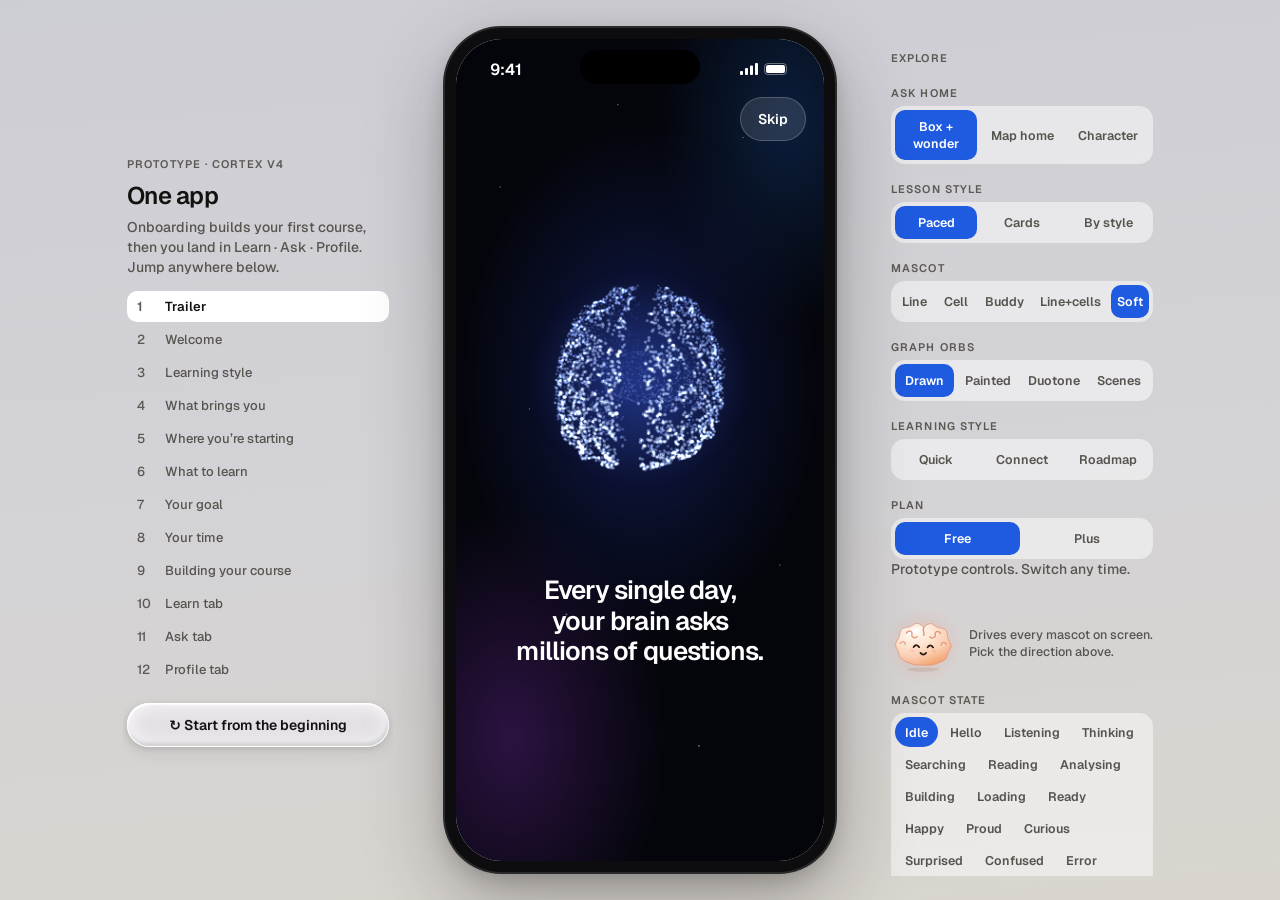
==== commit d80825c1: "Add morphing brain mascot (5 directions, 18 states) and distinct graph orb styles Co-Authored-By: Cl" ====
--- a/prototypes/cortex-app/index.html
+++ b/prototypes/cortex-app/index.html
@@ -10,6 +10,7 @@
   <link rel="stylesheet" href="core/shell.css">
   <link rel="stylesheet" href="onboarding/onboarding.css">
   <link rel="stylesheet" href="learn/learn.css">
+  <link rel="stylesheet" href="mascot/mascot.css">
   <link rel="stylesheet" href="ask/ask.css">
   <link rel="stylesheet" href="profile/profile.css">
 </head>
@@ -50,6 +51,7 @@
     <aside class="side">
       <p class="eyebrow">Explore</p>
       <div id="variants"></div>
+      <div id="mascotPanel"></div>
       <a href="brand/" style="margin-top:20px;font-size:14px;font-weight:600;color:#1A47B8;text-decoration:none">Brand explorations: 4 names × styles →</a>
     </aside>
   </div>
@@ -64,8 +66,10 @@
   <script src="onboarding/onboarding.js"></script>
   <script src="learn/content.js"></script>
   <script src="learn/learn.js"></script>
+  <script src="mascot/mascot.js"></script>
   <script src="ask/content.js"></script>
   <script src="ask/ask.js"></script>
+  <script src="profile/orb-glyphs.js"></script>
   <script src="profile/profile.js"></script>
   <script src="core/shell.js"></script>
 </body>
--- a/prototypes/cortex-app/mascot/mascot.css
+++ b/prototypes/cortex-app/mascot/mascot.css
@@ -0,0 +1,34 @@
+/* Cortex mascot (mascot/mascot.js). Every class is prefixed ms-. */
+.ms { position: relative; display: block; width: var(--ms-size, 120px); height: var(--ms-size, 120px); flex: none; }
+.ms-stage { position: absolute; inset: 0; pointer-events: none; }
+.ms-layer { position: absolute; inset: 0; transition: opacity 300ms ease-out, transform 360ms cubic-bezier(0.23, 1, 0.32, 1); }
+.ms-svg { display: block; width: 100%; height: 100%; overflow: visible; }
+.ms-cv { position: absolute; left: -30%; top: -30%; width: 160%; height: 160%; display: block; }
+.ms-layer.ms-in { animation: msIn 360ms cubic-bezier(0.23, 1, 0.32, 1) both; }
+.ms-layer.ms-out { opacity: 0; transform: scale(.9); }
+@keyframes msIn { from { opacity: 0; transform: scale(.88); } }
+
+/* Speech bubble: say(text) */
+.ms-say { position: absolute; left: 82%; bottom: 80%; margin: 0; padding: 8px 13px 9px; border-radius: 16px 16px 16px 5px; background: #FFF8F1; color: #2B1A12;
+  box-shadow: inset 0 1px 0 #fff, 0 1px 2px rgba(120, 60, 30, .08), 0 10px 24px -12px rgba(120, 60, 30, .45);
+  font-size: 14px; line-height: 19px; font-weight: 600; letter-spacing: -.01em; white-space: nowrap; transform-origin: 0 100%;
+  opacity: 0; transform: scale(.6) translateY(6px); pointer-events: none; transition: opacity 160ms ease-out, transform 220ms cubic-bezier(0.23, 1, 0.32, 1); z-index: 2; }
+.ms-say.is-on { opacity: 1; transform: none; transition: opacity 160ms ease-out, transform 420ms cubic-bezier(.34, 1.56, .64, 1); }
+
+/* Static topic icon */
+.ms-icon { display: block; overflow: visible; }
+
+/* Side panel lab (#mascotPanel). The panel grows the side column, so let it scroll from the top instead of clipping. */
+.side:has(> #mascotPanel) { justify-content: safe center; }
+.ms-panel { margin-top: 4px; }
+.ms-pv { display: flex; align-items: center; gap: 14px; margin: 18px 0 4px; }
+.ms-pv-m { width: 64px; height: 64px; }
+.ms-pv p { margin: 0 !important; font-size: 12.5px !important; line-height: 17px !important; }
+.ms-chips { display: flex; flex-wrap: wrap; gap: 2px; padding: 4px; border-radius: 14px; background: rgba(255, 255, 255, .5); }
+.ms-chip { border: 0; background: transparent; border-radius: 999px; min-height: 30px; padding: 5px 10px; font-size: 12.5px; font-weight: 600; color: var(--ink-2, #57534F); transition: background-color 160ms, color 160ms; }
+.ms-chip:hover { background: rgba(255, 255, 255, .7); }
+.ms-chip[aria-pressed="true"] { background: var(--cobalt-500, #1F5BE0); color: #fff; }
+.ms-chip:focus-visible { outline: 2px solid var(--cobalt-500, #1F5BE0); outline-offset: 2px; }
+
+.still .ms-layer, .still .ms-say { transition: none !important; animation: none !important; }
+@media (prefers-reduced-motion: reduce) { .ms-layer, .ms-say { transition: none !important; animation: none !important; } }
--- a/prototypes/cortex-app/ask/ask.css
+++ b/prototypes/cortex-app/ask/ask.css
@@ -581,3 +581,32 @@
 .still .is-shown .ak-host { transform: scale(.74); }
 
 .still .ak-c *, .still .ak-c > * { animation: none !important; transition: none !important; }
+
+/* ───── The mascot (mascot/mascot.js) ───── */
+/* Home C: a Lovi-style hello. The mascot sits big and centred; the question field is always on the home. */
+.ak-c.has-ms .ak-c-stage { top: 50px; height: 206px; }
+.ak-c.has-ms .ak-c-stage::after { display: none; }
+.ak-c.has-ms .ak-bot { height: 206px; display: grid; place-items: center; background: none; border: 0; padding: 0; }
+.ak-bot-ms { display: block; }
+.ak-c.has-ms .ak-c-bub { right: 4px; bottom: calc(100% - 40px); }
+.ak-c.has-ms .ak-c-head { top: 262px; }
+.ak-c.has-ms .ak-c-title { font-size: 32px; line-height: 36px; }
+.ak-c.has-ms .ak-c-field { top: 346px; bottom: auto; height: 56px; padding-left: 16px; }
+.ak-c.has-ms[data-mode="home"] .ak-c-field { opacity: 1; visibility: visible; transform: none; pointer-events: auto; transition: opacity 260ms ease-out 80ms, transform 460ms var(--glide) 40ms, visibility 0s; }
+.ak-c.has-ms[data-mode="type"] .ak-c-field { box-shadow: 0 0 0 2px var(--c5), 0 10px 26px rgba(31,91,224,.18); }
+.ak-c-field-ic { display: grid; place-items: center; width: 22px; flex-shrink: 0; color: var(--ink-3); }
+.ak-c.has-ms .ak-c-pills { top: 422px; }
+.ak-c.has-ms.is-greet .ak-c-field { animation: akRise 560ms var(--out) 1180ms both; }
+.ak-c.has-ms.is-back .ak-c-field { animation: akRise 460ms var(--out) 180ms both; }
+.ak-c-pill-ic .ms-icon { overflow: visible; }
+
+/* Answers: the mascot docks at the left of the status line and narrates */
+.ak-status { display: flex; align-items: center; gap: 10px; min-height: 52px; margin: 10px 0 -6px; opacity: 0; transform: translateY(6px); transition: opacity 260ms ease-out 120ms, transform 420ms var(--out) 120ms; }
+.is-q .ak-status { opacity: 1; transform: none; }
+.ak-status-ms { width: 48px; height: 48px; flex: none; margin-left: 2px; }
+.ak-status-t { margin: 0; font-size: 14.5px; line-height: 20px; font-weight: 650; letter-spacing: -.005em; color: var(--ink-2); }
+.ak-status-t.is-busy { background: linear-gradient(90deg, var(--ink-2) 0%, var(--ink-2) 40%, var(--cobalt-500) 50%, var(--ink-2) 60%, var(--ink-2) 100%); background-size: 200% 100%; -webkit-background-clip: text; background-clip: text; color: transparent; animation: akShimmer 1.4s linear infinite; }
+.has-ms .ak-think { display: none; }
+.is-instant .ak-status, .still .ak-status { transition: none; opacity: 1; transform: none; }
+.still .ak-status-t.is-busy { animation: none; }
+@media (prefers-reduced-motion: reduce) { .ak-status-t.is-busy { animation: none; } }
--- a/prototypes/cortex-app/profile/profile.css
+++ b/prototypes/cortex-app/profile/profile.css
@@ -102,13 +102,13 @@
 .is-plus .pf-unlock { opacity: 0; pointer-events: none; transform: translateX(-50%) translateY(14px); }
 
 /* node card */
-.pf-ncard { position: absolute; left: 10px; right: 10px; bottom: 10px; z-index: 30; display: grid; grid-template-columns: 48px 1fr 36px; gap: 4px 12px; align-items: start; padding: 12px 10px 12px 12px; border-radius: 22px; background: #fff;
+.pf-ncard { position: absolute; left: 10px; right: 10px; bottom: 10px; z-index: 30; display: grid; grid-template-columns: 64px 1fr 36px; gap: 4px 12px; align-items: start; padding: 12px 10px 12px 12px; border-radius: 22px; background: #fff;
   box-shadow: 0 1px 2px rgba(20,18,17,.06), 0 16px 40px rgba(20,18,17,.16); }
 .pf-ncard[hidden] { display: none; }
 .pf-ncard.is-in { animation: pfCardIn 380ms var(--out) both; }
 @keyframes pfCardIn { from { opacity: 0; transform: translateY(14px) scale(.98); } }
-.pf-nc-glyph { width: 48px; height: 48px; border-radius: 15px; display: grid; place-items: center; background: color-mix(in oklab, var(--mid) 12%, #fff); }
-.pf-nc-glyph svg { width: 78%; height: 78%; }
+.pf-nc-glyph { position: relative; width: 64px; height: 64px; border-radius: 20px; display: grid; place-items: center; overflow: hidden; background: color-mix(in oklab, var(--mid) 12%, #fff); }
+.pf-nc-glyph svg { width: 80%; height: 80%; }
 .pf-nc-txt { min-width: 0; padding-top: 1px; }
 .pf-nc-title { margin: 0; font-size: 15.5px; line-height: 20px; font-weight: 600; letter-spacing: -.02em; }
 .pf-nc-meta { margin: 3px 0 0; font-size: 13px; line-height: 17px; font-weight: 500; color: var(--ink-2); }
@@ -125,7 +125,7 @@
 .pf-chip { height: 40px; padding: 0 13px 0 11px; border: 0; border-radius: 999px; display: flex; align-items: center; gap: 7px; background: rgba(255,255,255,.78);
   box-shadow: inset 0 0 0 1px rgba(255,255,255,.9), 0 1px 2px rgba(20,18,17,.05); font-size: 13.5px; font-weight: 600; transition: transform 160ms var(--out); }
 .pf-chip:active { transform: scale(.95); }
-.pf-chip i { width: 9px; height: 9px; border-radius: 50%; background: linear-gradient(135deg, var(--mid), var(--deep)); }
+.pf-chip i { width: 11px; height: 11px; border-radius: 50%; background: radial-gradient(circle at 35% 30%, color-mix(in oklab, var(--mid) 70%, #fff), var(--mid) 55%, var(--deep)); box-shadow: 0 0 0 3px color-mix(in oklab, var(--mid) 16%, transparent), 0 0 8px color-mix(in oklab, var(--mid) 40%, transparent); }
 .pf-chip b { font-weight: 500; color: var(--ink-2); font-variant-numeric: tabular-nums; }
 .pf-chip svg { width: 12px; height: 12px; color: var(--ink-3); margin-left: -1px; }
 .pf-chip.is-locked { color: var(--ink-2); background: rgba(255,255,255,.55); }
@@ -241,6 +241,7 @@
 .pf-course { width: 100%; border: 0; text-align: left; display: flex; align-items: center; gap: 12px; padding: 12px 12px 12px 12px; border-radius: 22px; background: #fff; box-shadow: var(--card-shadow); transition: transform 160ms var(--out); }
 .pf-course:active { transform: scale(.98); }
 .pf-c-glyph { width: 54px; height: 54px; flex-shrink: 0; border-radius: 17px; display: grid; place-items: center; background: color-mix(in oklab, var(--mid) 12%, #fff); }
+.pf-c-glyph { overflow: hidden; }
 .pf-c-glyph svg { width: 80%; height: 80%; }
 .pf-c-txt { flex: 1; min-width: 0; display: flex; flex-direction: column; gap: 2px; }
 .pf-c-txt b { font-size: 16px; line-height: 20px; font-weight: 600; letter-spacing: -.02em; }
@@ -250,4 +251,51 @@
 .pf-c-chev { color: var(--ink-3); display: grid; place-items: center; }
 .pf-empty { margin: 0 6px; font-size: 14px; color: var(--ink-2); }
 
+/* ---------- Orbs: four styles of idea drawing (profile/orb-glyphs.js). The root carries data-orbs. ---------- */
+.og { display: block; overflow: visible; }
+.pf-bub svg.og-bleed, .pf-nc-glyph svg.og-bleed, .pf-c-glyph svg.og-bleed { width: 100%; height: 100%; overflow: hidden; }
+.pf-bub svg.og-bleed { clip-path: circle(50%); }
+.pf-node.is-ghost .og-paint, .pf-node.is-ghost .og-scene { opacity: .4; filter: saturate(.6); }
+
+/* i · Drawn: shell bubbles lit from inside, a soft halo in the subject's colour, ember ink */
+.pf[data-orbs="i"] .pf-node:not(.k-hub) .pf-bub {
+  background: radial-gradient(circle at 50% 36%, #FFFFFF 0%, #FFF8F1 46%, color-mix(in oklab, var(--mid) 13%, #FFF4EA) 100%);
+  box-shadow: inset 0 0 0 1.5px color-mix(in oklab, var(--mid) 34%, #FFF8F1), inset 0 -6px 10px color-mix(in oklab, var(--mid) 12%, transparent),
+    0 0 0 3px color-mix(in oklab, var(--mid) 9%, transparent), 0 0 16px 2px color-mix(in oklab, var(--mid) 34%, transparent), 0 6px 14px rgba(90, 40, 20, .12); }
+.pf[data-orbs="i"] .pf-bub svg { width: 74%; height: 74%; }
+.pf[data-orbs="i"] .k-hub .pf-bub {
+  background: radial-gradient(circle at 50% 40%, var(--mid) 0%, var(--mid) 58%, var(--deep) 100%);
+  box-shadow: inset 0 1.5px 2px rgba(255, 255, 255, .45), inset 0 0 0 1.5px color-mix(in oklab, var(--mid) 60%, #fff),
+    0 0 0 4px color-mix(in oklab, var(--mid) 14%, transparent), 0 0 24px 3px color-mix(in oklab, var(--mid) 48%, transparent), 0 10px 22px color-mix(in oklab, var(--deep) 30%, transparent); }
+.pf[data-orbs="i"] .k-hub .pf-bub svg { width: 66%; height: 66%; }
+.pf[data-orbs="i"] .pf-nc-glyph { background: radial-gradient(circle at 50% 38%, #FFFFFF, #FFF8F1 55%, color-mix(in oklab, var(--mid) 16%, #FFF4EA));
+  box-shadow: inset 0 0 0 1.5px color-mix(in oklab, var(--mid) 30%, #FFF8F1), 0 0 14px color-mix(in oklab, var(--mid) 26%, transparent); }
+.og-draw .og-s { stroke-dasharray: 1 1.05; stroke-dashoffset: 1; opacity: 0; animation: ogDraw 1000ms cubic-bezier(.33, .7, .2, 1) forwards; animation-delay: calc(var(--og-d, 0ms) + var(--k, 0) * 85ms); }
+.og-draw .og-f { opacity: 0; animation: ogDot 380ms ease-out forwards; animation-delay: calc(var(--og-d, 0ms) + 420ms + var(--k, 0) * 85ms); }
+@keyframes ogDraw { 0% { stroke-dashoffset: 1; opacity: 0; fill-opacity: 0; } 6% { opacity: 1; } 55% { fill-opacity: 0; } 100% { stroke-dashoffset: 0; opacity: 1; fill-opacity: 1; } }
+@keyframes ogDot { from { opacity: 0; } to { opacity: 1; } }
+
+/* ii · Painted: the gouache still life fills the bubble */
+.pf[data-orbs="ii"] .pf-bub { background: #F3E3CF;
+  box-shadow: inset 0 0 0 1.5px rgba(255, 248, 241, .7), 0 1px 2px rgba(70, 35, 18, .18), 0 0 0 3px color-mix(in oklab, var(--mid) 12%, transparent), 0 8px 18px color-mix(in oklab, var(--deep) 26%, transparent); }
+.pf[data-orbs="ii"] .k-hub .pf-bub { box-shadow: inset 0 0 0 1.5px rgba(255, 248, 241, .5), 0 0 0 4px color-mix(in oklab, var(--mid) 16%, transparent), 0 0 22px 2px color-mix(in oklab, var(--mid) 40%, transparent), 0 10px 22px color-mix(in oklab, var(--deep) 32%, transparent); }
+.pf[data-orbs="ii"] .pf-node.is-ghost .pf-bub { background: rgba(255, 248, 241, .6); }
+.pf[data-orbs="ii"] .pf-nc-glyph, .pf[data-orbs="ii"] .pf-c-glyph { background: #F3E3CF; }
+
+/* iii · Duotone, and iv · Scenes for the ideas: a pale tint of the subject with a chunky two-tone icon */
+.pf[data-orbs="iii"] .pf-node:not(.k-hub) .pf-bub, .pf[data-orbs="iv"] .pf-node:not(.k-hub) .pf-bub {
+  background: radial-gradient(circle at 50% 34%, color-mix(in oklab, var(--mid) 8%, #FFF8F1) 0%, color-mix(in oklab, var(--mid) 18%, #FFF8F1) 100%);
+  box-shadow: inset 0 0 0 1.5px color-mix(in oklab, var(--mid) 28%, #FFF8F1), 0 0 0 3px color-mix(in oklab, var(--mid) 8%, transparent), 0 0 12px color-mix(in oklab, var(--mid) 22%, transparent), 0 6px 14px rgba(90, 40, 20, .12); }
+.pf[data-orbs="iii"] .pf-bub svg, .pf[data-orbs="iv"] .pf-bub svg { width: 70%; height: 70%; }
+.pf[data-orbs="iii"] .k-hub .pf-bub {
+  background: radial-gradient(circle at 40% 30%, color-mix(in oklab, var(--mid) 80%, #FFF3E0) 0%, var(--mid) 45%, var(--deep) 100%);
+  box-shadow: inset 0 1.5px 2px rgba(255, 255, 255, .4), 0 0 0 4px color-mix(in oklab, var(--mid) 14%, transparent), 0 0 20px 2px color-mix(in oklab, var(--mid) 38%, transparent), 0 10px 22px color-mix(in oklab, var(--deep) 30%, transparent); }
+.pf[data-orbs="iii"] .k-hub .pf-bub svg { width: 62%; height: 62%; }
+.pf[data-orbs="iv"] .k-hub .pf-bub { background: var(--deep);
+  box-shadow: inset 0 0 0 1.5px rgba(255, 248, 241, .35), 0 0 0 4px color-mix(in oklab, var(--mid) 16%, transparent), 0 0 24px 3px color-mix(in oklab, var(--mid) 45%, transparent), 0 10px 22px color-mix(in oklab, var(--deep) 32%, transparent); }
+.pf[data-orbs="iii"] .pf-nc-glyph, .pf[data-orbs="iv"] .pf-nc-glyph, .pf[data-orbs="iii"] .pf-c-glyph, .pf[data-orbs="iv"] .pf-c-glyph { background: color-mix(in oklab, var(--mid) 14%, #FFF8F1); }
+.pf[data-orbs="iii"] .pf-nc-glyph svg, .pf[data-orbs="iv"] .pf-nc-glyph svg { width: 72%; height: 72%; }
+
+.still .og-draw .og-s, .still .og-draw .og-f { animation: none; opacity: 1; stroke-dasharray: none; stroke-dashoffset: 0; }
+@media (prefers-reduced-motion: reduce) { .og-draw .og-s, .og-draw .og-f { animation: none; opacity: 1; stroke-dasharray: none; stroke-dashoffset: 0; } }
 @media (prefers-reduced-motion: reduce) { .pf-node.is-fading .pf-bub::before, .pf-dot-halo, .pf-art.is-glow svg { animation: none; } }
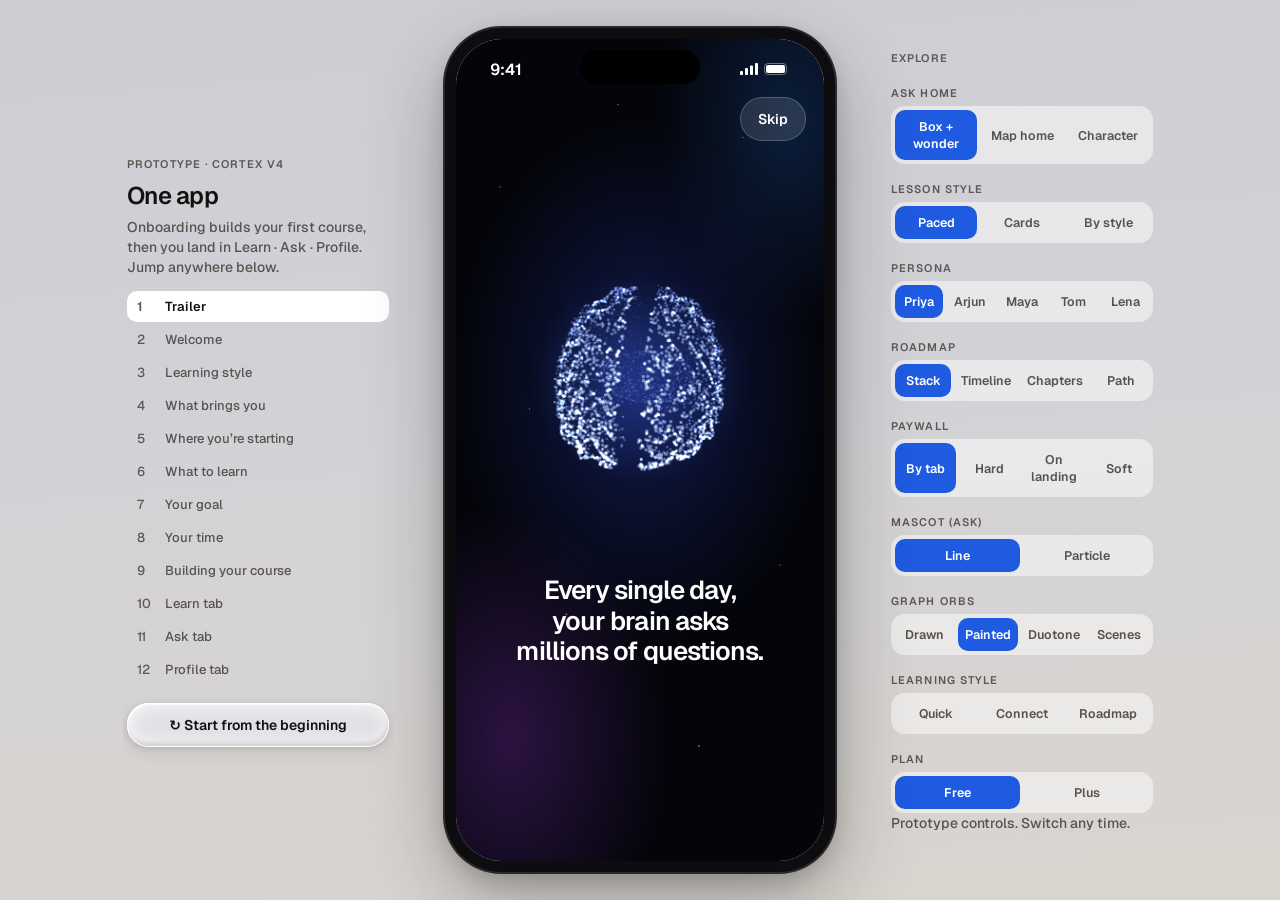
==== commit 5f782cb6: "v5 plumbing: paywall gates, persona/roadmap/paywall variants, contract Co-Authored-By: Claude Opus 5" ====
--- a/prototypes/cortex-app/index.html
+++ b/prototypes/cortex-app/index.html
@@ -56,20 +56,21 @@
     </aside>
   </div>
 
-  <div id="brainPark" style="position:absolute;left:-9999px;top:0;width:320px;height:320px"><canvas id="brain" aria-label="Cortex character. Touch it."></canvas></div>
+  <div id="brainPark" style="position:absolute;left:-9999px;top:0;width:320px;height:320px"><canvas id="brain" aria-label="Cortex character"></canvas></div>
 
   <script src="brain.js"></script>
   <script src="icons.js"></script>
   <script src="core/bus.js"></script>
   <script src="data/heart.js"></script>
   <script src="data/courses-catalog.js"></script>
+  <script src="data/personas.js"></script>
   <script src="onboarding/onboarding.js"></script>
+  <script src="profile/orb-glyphs.js"></script>
   <script src="learn/content.js"></script>
   <script src="learn/learn.js"></script>
   <script src="mascot/mascot.js"></script>
   <script src="ask/content.js"></script>
   <script src="ask/ask.js"></script>
-  <script src="profile/orb-glyphs.js"></script>
   <script src="profile/profile.js"></script>
   <script src="core/shell.js"></script>
 </body>
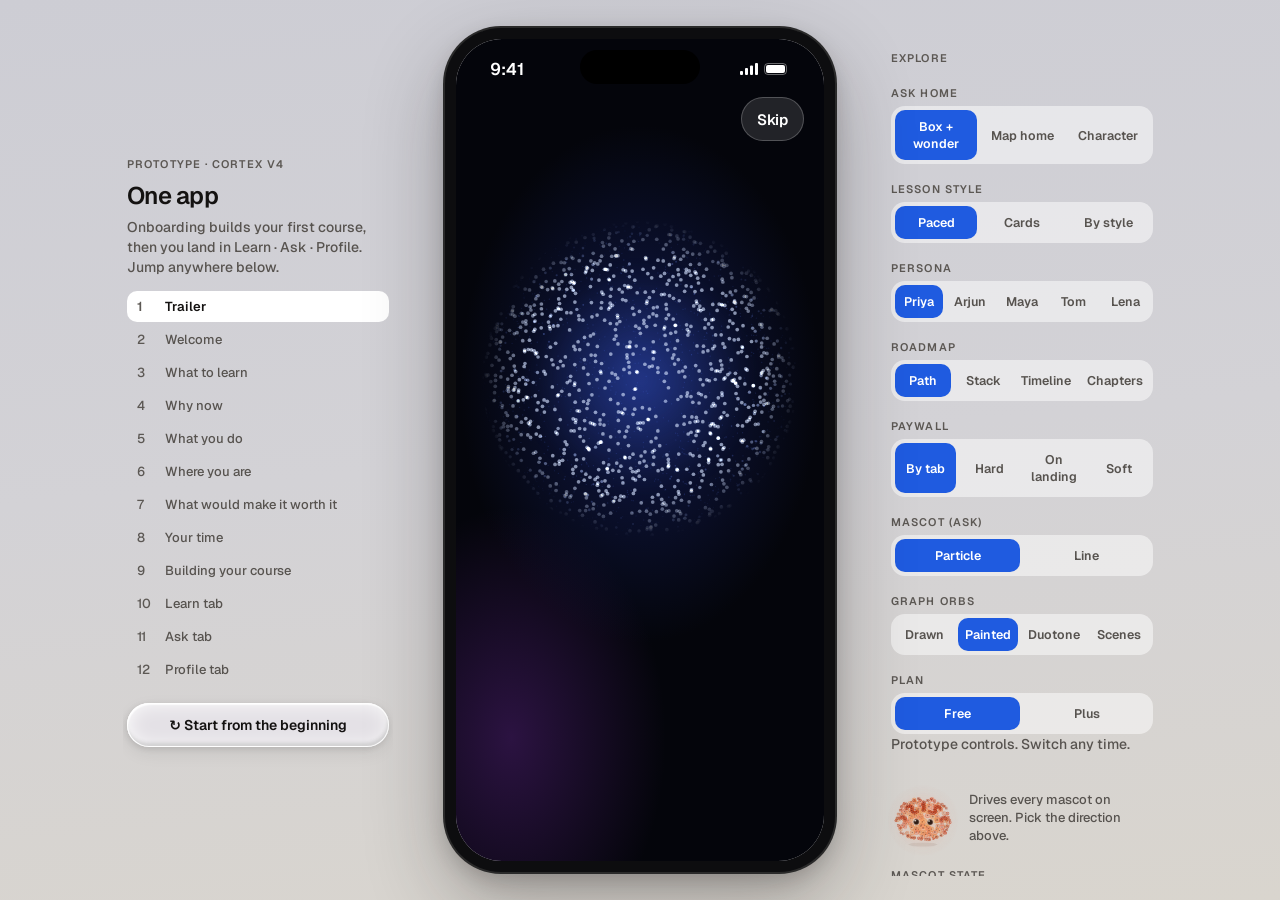
==== commit ad7d57f3: "Particle-built course path, path roadmap default, particle mascot default, design system v2 across t" ====
--- a/prototypes/cortex-app/index.html
+++ b/prototypes/cortex-app/index.html
@@ -9,7 +9,9 @@
   <link href="https://fonts.googleapis.com/css2?family=Geist:wght@400..800&display=swap" rel="stylesheet">
   <link rel="stylesheet" href="core/shell.css">
   <link rel="stylesheet" href="onboarding/onboarding.css">
+  <link rel="stylesheet" href="onboarding/build.css">
   <link rel="stylesheet" href="learn/learn.css">
+  <link rel="stylesheet" href="learn/build.css">
   <link rel="stylesheet" href="mascot/mascot.css">
   <link rel="stylesheet" href="ask/ask.css">
   <link rel="stylesheet" href="profile/profile.css">
--- a/prototypes/cortex-app/core/shell.css
+++ b/prototypes/cortex-app/core/shell.css
@@ -10,21 +10,45 @@
   --carved: inset 0 0 0 1px #FFFFFF, inset -1px -4px 3.6px rgba(61,61,61,.2), inset 1px 2px 1.2px rgba(255,255,255,.81), inset 0 -2px 4.5px rgba(255,255,255,.78), inset 0 0 20px #FFFFFF, -1px 2px 6px rgba(0,0,0,.1), 0 6px 18px rgba(0,0,0,.07);
   --lit-bg: linear-gradient(180deg, #0B2A66 0%, #1F5BE0 55%, #8FB0FF 100%);
   --lit-shadow: inset 0 0 0 1.6px rgba(255,255,255,.55), inset 0 -6px 13px rgba(255,255,255,.35), inset 0 2px 1.2px rgba(255,255,255,.45), 0 10px 26px rgba(31,91,224,.38);
+
+  /* Design system v2 tokens (DESIGN_SYSTEM.md §0), neutral values for the root build.
+     living/theme.css redefines every one of them with the warm values. Modules use only these. */
+  --shell: #FFFFFF; --bone: #ECEAEE; --humus: #141211; --bark: #57534F; --disabled: #D6D5DB;
+  --ember: #1F5BE0; --ember-700: #1A47B8; --ember-tint: #EEF3FF; --on-ember-sub: rgba(255,255,255,.88);
+  --coral: #7FA3FF; --saffron: #FFB547;
+  --right-ink: #0B7A66; --wrong-ink: #C4343A;
+  --display: var(--font);
+  --t-display-xl: 32px; --lh-display-xl: 36px;
+  --t-display-l: 28px;  --lh-display-l: 32px;
+  --t-display-m: 24px;  --lh-display-m: 28px;
+  --t-display-s: 20px;  --lh-display-s: 25px;
+  --t-l: 17px; --lh-l: 24px;
+  --t-m: 15px; --lh-m: 21px;
+  --t-s: 13px; --lh-s: 18px;
+  --t-xs: 12px; --lh-xs: 16px;
+  --r-12: 12px; --r-20: 20px; --r-28: 28px; --r-40: 40px; --r-pill: 999px;
+  --margin: 20px;
+  --e-rest: 0 1px 2px rgba(20,18,17,.05), 0 6px 16px rgba(20,18,17,.06);
+  --e-raised: var(--card-shadow);
+  --e-float: inset 0 0 0 1px rgba(255,255,255,.85), 0 12px 32px rgba(20,18,17,.14);
+  --e-selected: 0 10px 24px rgba(31,91,224,.28);
+  --e-right: 0 10px 24px rgba(18,165,138,.28);
+  --e-wrong: 0 10px 24px rgba(229,72,77,.28);
 }
 * { box-sizing: border-box; }
 html, body { margin: 0; height: 100%; }
 body { font-family: var(--font); color: var(--ink); -webkit-font-smoothing: antialiased; background: linear-gradient(175deg, #CDCDD4, #D3D2D6 50%, #D9D5CE); overflow: hidden; }
 button { font: inherit; color: inherit; cursor: pointer; -webkit-tap-highlight-color: transparent; }
-button:focus-visible { outline: 2px solid var(--cobalt-500); outline-offset: 3px; }
+button:focus-visible { outline: 2px solid var(--ember); outline-offset: 3px; }
 
 /* Shared building blocks modules may use */
-.btn-lit { height: 58px; width: 100%; border: 0; border-radius: 999px; color: #fff; font-family: var(--font); font-weight: 600; font-size: 16px; letter-spacing: -.01em; background: var(--lit-bg); box-shadow: var(--lit-shadow); transition: transform 160ms var(--out), box-shadow 300ms; flex-shrink: 0; }
+.btn-lit { height: 58px; width: 100%; border: 0; border-radius: var(--r-pill); color: var(--shell); font-family: var(--font); font-weight: 600; font-size: var(--t-l); letter-spacing: -.01em; background: var(--lit-bg); box-shadow: var(--lit-shadow); transition: transform 160ms var(--out), box-shadow 300ms; flex-shrink: 0; }
 .btn-lit:active { transform: scale(.965); }
-.btn-lit:disabled { background: #D6D5DB; color: #57534F; box-shadow: inset 0 0 0 1px rgba(255,255,255,.7); cursor: default; }
+.btn-lit:disabled { background: var(--disabled); color: var(--bark); box-shadow: none; cursor: default; }
 .btn-lit:disabled:active { transform: none; }
-.btn-carved { height: 52px; width: 100%; border: 0; border-radius: 999px; background: #EEECF0; box-shadow: var(--carved); font-weight: 600; font-size: 15px; transition: transform 160ms var(--out); flex-shrink: 0; }
+.btn-carved { height: 52px; width: 100%; border: 0; border-radius: var(--r-pill); background: var(--shell); box-shadow: var(--e-rest); font-weight: 600; font-size: var(--t-l); transition: transform 160ms var(--out); flex-shrink: 0; }
 .btn-carved:active { transform: scale(.965); }
-.chip-fill[aria-pressed="true"] { background: var(--cobalt-500) !important; color: #fff !important; }
+.chip-fill[aria-pressed="true"] { background: var(--ember) !important; color: var(--shell) !important; }
 
 /* Page + side panel */
 .page { height: 100vh; display: grid; grid-template-columns: 270px auto 270px; gap: 52px; justify-content: center; align-items: center; padding: 24px; }
@@ -52,7 +76,7 @@
 .phone { width: 390px; height: 844px; border-radius: 56px; padding: 11px; background: #0d0d0f; box-shadow: 0 0 0 2px #2a2a2a, 0 30px 80px rgba(20,18,17,.3), 0 8px 20px rgba(20,18,17,.18); position: relative; }
 .island { position: absolute; top: 22px; left: 50%; width: 120px; height: 34px; border-radius: 20px; background: #000; transform: translateX(-50%); z-index: 99; }
 .screen { position: relative; width: 100%; height: 100%; border-radius: 46px; overflow: clip; isolation: isolate; background: var(--canvas); }
-.statusbar { position: absolute; top: 0; left: 0; right: 0; height: 54px; display: flex; justify-content: space-between; align-items: center; padding: 6px 34px 0; font-weight: 600; font-size: 16px; z-index: 98; pointer-events: none; transition: color 600ms; }
+.statusbar { position: absolute; top: 0; left: 0; right: 0; height: 54px; display: flex; justify-content: space-between; align-items: center; padding: 6px 34px 0; font-weight: 600; font-size: var(--t-l); z-index: 98; pointer-events: none; transition: color 600ms; }
 .screen.is-dark .statusbar { color: #fff; }
 
 /* Layers: every module owns one. Hidden layers never catch clicks. */
@@ -67,32 +91,32 @@
 #toastLayer { z-index: 90; pointer-events: none; }
 
 /* Tab bar */
-.tabbar { position: absolute; left: 16px; right: 16px; bottom: 22px; height: 70px; z-index: 30; display: flex; padding: 6px; border-radius: 999px; background: rgba(255,255,255,.62); box-shadow: inset 0 0 0 1px rgba(255,255,255,.85), 0 12px 32px rgba(20,18,17,.14); -webkit-backdrop-filter: blur(18px) saturate(1.4); backdrop-filter: blur(18px) saturate(1.4); transition: transform 500ms var(--glide), opacity 300ms; }
+.tabbar { position: absolute; left: 16px; right: 16px; bottom: 22px; height: 70px; z-index: 30; display: flex; padding: 6px; border-radius: var(--r-pill); background: rgba(255,255,255,.62); box-shadow: var(--e-float); -webkit-backdrop-filter: blur(18px) saturate(1.4); backdrop-filter: blur(18px) saturate(1.4); transition: transform 500ms var(--glide), opacity 300ms; }
 .tabbar.hide { transform: translateY(120px); opacity: 0; pointer-events: none; }
-.tabbar button { flex: 1; border: 0; background: transparent; border-radius: 999px; display: flex; flex-direction: column; align-items: center; justify-content: center; gap: 3px; font-size: 11.5px; font-weight: 600; color: var(--ink-3); transition: background-color 200ms, color 200ms; }
-.tabbar button[aria-current="page"] { background: var(--cobalt-500); color: #fff; box-shadow: inset 0 0 0 1px rgba(255,255,255,.35), 0 6px 16px rgba(31,91,224,.3); }
+.tabbar button { flex: 1; border: 0; background: transparent; border-radius: 999px; display: flex; flex-direction: column; align-items: center; justify-content: center; gap: 4px; font-size: var(--t-s); line-height: var(--lh-s); font-weight: 600; color: var(--bark); transition: background-color 200ms, color 200ms; }
+.tabbar button[aria-current="page"] { background: var(--ember); color: var(--shell); box-shadow: var(--e-selected); }
 
 /* Paywall sheet (shell-owned) */
 .pw-backdrop { position: absolute; inset: 0; background: rgba(20,18,17,.38); -webkit-backdrop-filter: blur(3px); backdrop-filter: blur(3px); animation: pwFade 260ms ease-out both; }
-.pw-sheet { position: absolute; left: 8px; right: 8px; bottom: 8px; border-radius: 40px; padding: 26px 22px 22px; background: linear-gradient(180deg, #FDFCFB, #F3F1F0); box-shadow: inset 0 1px 0 #fff, 0 30px 70px rgba(20,18,17,.35); animation: pwUp 480ms var(--glide) both; display: flex; flex-direction: column; gap: 12px; }
+.pw-sheet { position: absolute; left: 8px; right: 8px; bottom: 8px; border-radius: var(--r-40); padding: 24px 20px 20px; background: linear-gradient(180deg, #FDFCFB, #F3F1F0); box-shadow: inset 0 1px 0 #fff, 0 30px 70px rgba(20,18,17,.35); animation: pwUp 480ms var(--glide) both; display: flex; flex-direction: column; gap: 12px; }
 .pw-sheet.closing, .pw-backdrop.closing { animation: pwDown 220ms ease-in both; }
 .pw-backdrop.closing { animation-name: pwFadeOut; }
-.pw-grab { position: absolute; top: 8px; left: 50%; transform: translateX(-50%); width: 36px; height: 5px; border-radius: 3px; background: rgba(20,18,17,.14); }
-.pw-x { position: absolute; top: 14px; right: 14px; width: 40px; height: 40px; border-radius: 50%; border: 0; background: rgba(20,18,17,.06); display: grid; place-items: center; color: var(--ink-2); }
-.pw-eyebrow { margin: 4px 0 0; text-align: center; font-size: 12px; font-weight: 600; letter-spacing: .1em; color: var(--cobalt-700); }
-.pw-title { margin: 0; text-align: center; font-size: 26px; font-weight: 600; letter-spacing: -.03em; line-height: 30px; }
-.pw-sub { margin: 0; text-align: center; font-size: 15px; line-height: 21px; font-weight: 500; color: var(--ink-2); }
-.pw-perks { display: grid; gap: 10px; margin: 6px 0; }
-.pw-perk { display: flex; gap: 12px; align-items: center; font-size: 15px; font-weight: 600; }
-.pw-perk i { width: 34px; height: 34px; border-radius: 11px; background: #EEF3FF; color: var(--cobalt-500); display: grid; place-items: center; font-style: normal; flex-shrink: 0; }
-.pw-free { height: 44px; border: 0; background: transparent; font-weight: 600; font-size: 15px; color: var(--ink-2); }
-.pw-fine { margin: 0; text-align: center; font-size: 11.5px; color: var(--ink-3); font-weight: 500; }
+.pw-grab { position: absolute; top: 8px; left: 50%; transform: translateX(-50%); width: 36px; height: 5px; border-radius: var(--r-pill); background: rgba(20,18,17,.14); }
+.pw-x { position: absolute; top: 12px; right: 12px; width: 44px; height: 44px; border-radius: 50%; border: 0; background: rgba(20,18,17,.06); display: grid; place-items: center; color: var(--bark); }
+.pw-eyebrow { margin: 4px 0 0; text-align: center; font-size: var(--t-xs); line-height: var(--lh-xs); font-weight: 600; letter-spacing: .09em; text-transform: uppercase; color: var(--ember); }
+.pw-title { margin: 0; text-align: center; font-family: var(--display); font-size: var(--t-display-m); font-weight: 600; letter-spacing: -.03em; line-height: var(--lh-display-m); }
+.pw-sub { margin: 0; text-align: center; font-size: var(--t-m); line-height: var(--lh-m); font-weight: 500; color: var(--bark); }
+.pw-perks { display: grid; gap: 12px; margin: 4px 0 8px; }
+.pw-perk { display: flex; gap: 12px; align-items: center; font-size: var(--t-m); line-height: var(--lh-m); font-weight: 600; }
+.pw-perk i { width: 36px; height: 36px; border-radius: var(--r-12); background: var(--ember-tint); color: var(--ember); display: grid; place-items: center; font-style: normal; flex-shrink: 0; }
+.pw-free { height: 44px; border: 0; background: transparent; font-weight: 600; font-size: var(--t-l); color: var(--bark); }
+.pw-fine { margin: 0; text-align: center; font-size: var(--t-s); line-height: var(--lh-s); color: var(--ink-3); font-weight: 500; }
 @keyframes pwUp { from { transform: translateY(105%); } }
 @keyframes pwDown { to { transform: translateY(105%); } }
 @keyframes pwFade { from { opacity: 0; } }
 @keyframes pwFadeOut { to { opacity: 0; } }
 
-.toast { position: absolute; left: 50%; bottom: 112px; transform: translateX(-50%); background: var(--ink); color: #fff; padding: 12px 18px; border-radius: 999px; font-size: 14px; font-weight: 600; white-space: nowrap; animation: toast 2400ms var(--out) both; }
+.toast { position: absolute; left: 50%; bottom: 112px; transform: translateX(-50%); background: var(--humus); color: var(--shell); padding: 12px 20px; border-radius: var(--r-pill); font-size: var(--t-m); line-height: var(--lh-m); font-weight: 600; box-shadow: var(--e-float); white-space: nowrap; animation: toast 2400ms var(--out) both; }
 @keyframes toast { 0% { opacity: 0; transform: translate(-50%, 10px); } 10%, 85% { opacity: 1; transform: translate(-50%, 0); } 100% { opacity: 0; } }
 
 @media (prefers-reduced-motion: reduce) { *, *::before, *::after { animation-duration: 1ms !important; transition-duration: 1ms !important; } }
--- a/prototypes/cortex-app/onboarding/onboarding.css
+++ b/prototypes/cortex-app/onboarding/onboarding.css
@@ -1,227 +1,131 @@
-/* Onboarding v4 · every class is prefixed ob- and scoped under .ob */
-.ob { --ob-c1: #F783AC; --ob-c2: #D6336C; --ob-ink: #A3264F; --ob-c1-rgb: 247,131,172; --ob-c2-rgb: 214,51,108; position: absolute; inset: 0; overflow: hidden; font-family: var(--font); color: var(--ink); user-select: none; -webkit-user-select: none; transition: opacity 280ms ease-out, transform 280ms var(--out); }
+/* Onboarding v5 · every class is prefixed ob- and scoped under .ob. One question per screen, lots of air.
+   living/theme.css restyles the shared pieces (.ob-opt, .ob-chip, .ob-field, .ob-btn, .ob-bar, .ob-back, .ob-head) for Living Matter. */
+.ob { position: absolute; inset: 0; overflow: hidden; font-family: var(--font); color: var(--ink); user-select: none; -webkit-user-select: none; transition: opacity 320ms ease-out, transform 320ms var(--out); }
 .ob.ob-leave { opacity: 0; transform: scale(.985); }
-.ob button { font-family: var(--font); }
+.ob button, .ob input { font-family: var(--font); }
 
 /* ---------- Backgrounds ---------- */
 .ob-day { position: absolute; inset: 0; z-index: 0; background: var(--canvas); }
-.ob-day::before { content: ''; position: absolute; inset: 0; background: radial-gradient(60% 40% at 20% 8%, rgba(243,233,227,.9), transparent 70%), radial-gradient(50% 35% at 90% 30%, rgba(243,239,227,.8), transparent 70%), radial-gradient(70% 40% at 50% 100%, rgba(255,216,184,.25), transparent 70%); }
-.ob-night { position: absolute; inset: 0; z-index: 2; pointer-events: none; opacity: 0; transition: opacity 1600ms cubic-bezier(.4,0,.2,1);
-  background: radial-gradient(70% 45% at 50% 42%, #10194A 0%, rgba(16,25,74,0) 70%), radial-gradient(60% 40% at 15% 85%, rgba(76,30,110,.55), transparent 70%), radial-gradient(50% 35% at 90% 10%, rgba(20,60,120,.45), transparent 70%), #04050B; }
-.ob-night::after { content: ''; position: absolute; inset: 0; opacity: .55; background-image: radial-gradient(1px 1px at 12% 18%, #fff, transparent), radial-gradient(1px 1px at 78% 12%, #fff, transparent), radial-gradient(1.5px 1.5px at 30% 70%, #cfe0ff, transparent), radial-gradient(1px 1px at 88% 64%, #fff, transparent), radial-gradient(1px 1px at 55% 30%, #cfe0ff, transparent), radial-gradient(1px 1px at 20% 45%, #fff, transparent), radial-gradient(1.5px 1.5px at 66% 86%, #fff, transparent), radial-gradient(1px 1px at 44% 8%, #fff, transparent); }
+.ob-glow { position: absolute; left: -20%; right: -20%; top: -6%; height: 62%; z-index: 1; pointer-events: none; background: radial-gradient(50% 50% at 50% 50%, rgba(255, 214, 184, .55), rgba(255, 214, 184, 0) 70%); transition: transform 1000ms var(--glide), opacity 800ms ease-out; }
+.ob.ob-building .ob-glow { transform: translateY(14%) scale(1.1); }
+.ob-night { position: absolute; inset: 0; z-index: 2; pointer-events: none; opacity: 0; transition: opacity 1400ms cubic-bezier(.4, 0, .2, 1);
+  background: radial-gradient(70% 45% at 50% 42%, #10194A 0%, rgba(16, 25, 74, 0) 70%), radial-gradient(60% 40% at 15% 85%, rgba(76, 30, 110, .55), transparent 70%), #04050B; }
 .ob.ob-dark .ob-night { opacity: 1; }
 
-.ob-aurora { position: absolute; inset: 0; z-index: 1; pointer-events: none; opacity: 0; transition: opacity 1600ms ease-out; overflow: hidden; }
-.ob-aurora.on { opacity: 1; }
-.ob-aurora i { position: absolute; border-radius: 50%; filter: blur(46px); opacity: .75; animation: obDrift 14s ease-in-out infinite alternate; transition: background-color 1400ms ease-out, transform 1400ms var(--glide); }
-.ob-aurora .a1 { width: 300px; height: 300px; left: -70px; top: 150px; background: #B9A7FF; }
-.ob-aurora .a2 { width: 280px; height: 280px; right: -80px; top: 90px; background: #8FB4FF; animation-delay: -4s; }
-.ob-aurora .a3 { width: 240px; height: 240px; left: 70px; top: 330px; background: #FFC7B3; opacity: .6; animation-delay: -8s; }
-.ob-aurora .a4 { width: 220px; height: 220px; right: -40px; top: 380px; background: #A9E8D6; opacity: .55; animation-delay: -11s; }
-.ob-aurora::after { content: ''; position: absolute; left: 0; right: 0; bottom: 0; height: 330px; background: linear-gradient(0deg, #E1E1E5 30%, rgba(225,225,229,0)); }
-/* The build: softer, warmer, so the path reads */
-.ob-aurora.build i { opacity: .38; }
-.ob-aurora.build .a1 { background: #FFB3CB; top: 40px; }
-.ob-aurora.build .a2 { background: #A9C2FF; top: 0; }
-.ob-aurora.build .a3 { background: #FFD1DE; top: 380px; }
-.ob-aurora.build .a4 { background: #C7D6FF; top: 520px; }
-.ob-aurora.build::after { opacity: 0; }
-@keyframes obDrift { 0% { transform: translate(0, 0) scale(1); } 50% { transform: translate(24px, -18px) scale(1.08); } 100% { transform: translate(-18px, 22px) scale(.96); } }
-
-/* ---------- Orb space ---------- */
-.ob-space { position: absolute; inset: 0; z-index: 3; opacity: 0; transition: opacity 700ms ease-out; perspective: 640px; perspective-origin: 50% 46%; pointer-events: none; overflow: hidden; }
-.ob-t { position: absolute; left: 50%; top: 46%; will-change: transform, opacity; opacity: 0; }
-.ob-t img { display: block; width: 168px; height: 168px; margin: -84px 0 0 -84px; mix-blend-mode: screen; -webkit-mask-image: radial-gradient(circle, #000 60%, transparent 70%); mask-image: radial-gradient(circle, #000 60%, transparent 70%); }
-.ob-pill { display: block; white-space: nowrap; transform: translate(-50%, -50%); padding: 10px 16px; border-radius: 999px; font-size: 15px; font-weight: 600; letter-spacing: -.01em; color: #fff; background: rgba(255,255,255,.1); box-shadow: inset 0 0 0 1px rgba(255,255,255,.22), 0 8px 24px rgba(0,0,0,.4); -webkit-backdrop-filter: blur(10px); backdrop-filter: blur(10px); }
-
-/* ---------- The character ---------- */
-.ob-brain { position: absolute; left: 0; top: 0; width: 320px; height: 320px; z-index: 8; transition: transform 1000ms var(--glide), opacity 700ms ease-out; will-change: transform; transform-origin: 50% 50%; }
-.ob-brain.zoom { transition: transform 1800ms cubic-bezier(.55,0,.75,.2), opacity 1400ms cubic-bezier(.6,0,.9,.4); }
+/* ---------- The particles ---------- */
+.ob-brain { position: absolute; left: 0; top: 0; width: 320px; height: 320px; z-index: 8; transform-origin: 50% 50%; transition: transform 1000ms var(--glide), opacity 700ms ease-out; will-change: transform; }
 .ob-brain.snap { transition: none; }
 .ob-brain canvas { position: relative; }
 .ob.ob-trailer .ob-brain canvas { -webkit-mask-image: radial-gradient(circle, #000 52%, transparent 70%); mask-image: radial-gradient(circle, #000 52%, transparent 70%); }
-.ob-halo { position: absolute; inset: 14%; border-radius: 50%; background: radial-gradient(circle, rgba(70,110,255,.35), transparent 68%); filter: blur(10px); opacity: 0; transition: opacity 1400ms ease-out; pointer-events: none; }
-.ob.ob-dark .ob-halo { opacity: 1; }
-.ob.ob-building .ob-halo { opacity: .9; background: radial-gradient(circle, rgba(var(--ob-c1-rgb),.32), transparent 66%); }
-.ob-hint { position: absolute; left: 0; right: 0; text-align: center; z-index: 9; font-size: 13px; font-weight: 600; color: rgba(255,255,255,.75); opacity: 0; transition: opacity 500ms ease-out; pointer-events: none; }
-.ob-hint.on { opacity: 1; }
-
+.ob-halo { position: absolute; inset: 14%; border-radius: 50%; background: radial-gradient(circle, rgba(70, 110, 255, .35), transparent 68%); filter: blur(10px); opacity: 0; transition: opacity 1400ms ease-out; pointer-events: none; }
+.ob.ob-dark .ob-halo, .ob.ob-building .ob-halo { opacity: 1; }
 #onboardingLayer canvas.ob-fx { position: absolute; inset: 0; z-index: 30; pointer-events: none; width: 100%; height: 100%; }
 
-/* ---------- Trailer text ---------- */
-.ob-tline { position: absolute; left: 30px; right: 30px; z-index: 12; text-align: center; font-weight: 600; font-size: 26px; line-height: 1.18; letter-spacing: -.035em; text-wrap: balance; color: #fff; transition: color 1400ms ease-out, top 900ms var(--glide); pointer-events: none; }
-.ob-tline .w { display: inline-block; opacity: 0; filter: blur(10px); transform: translateY(8px); transition: opacity 650ms ease-out, filter 650ms ease-out, transform 750ms var(--out); }
+/* ---------- Trailer ---------- */
+.ob-tline { position: absolute; left: 32px; right: 32px; top: 566px; z-index: 12; margin: 0; text-align: center; font-family: var(--display, var(--font)); font-weight: 600; font-size: var(--t-display-xl); line-height: var(--lh-display-xl); letter-spacing: -.03em; text-wrap: balance; color: #fff; pointer-events: none; }
+.ob-tline .w { display: inline-block; opacity: 0; filter: blur(8px); transform: translateY(8px); transition: opacity 700ms ease-out, filter 700ms ease-out, transform 800ms var(--out); }
 .ob-tline .w.on { opacity: 1; filter: blur(0); transform: none; }
-.ob-tline.out .w { opacity: 0; filter: blur(10px); transform: translateY(-6px); transition-duration: 340ms; }
-.ob:not(.ob-dark) .ob-tline { color: var(--ink); font-size: 28px; }
-.ob-tsub { position: absolute; left: 36px; right: 36px; z-index: 12; text-align: center; font-size: 16px; line-height: 22px; font-weight: 500; color: var(--ink-2); opacity: 0; transform: translateY(10px); transition: opacity 700ms ease-out, transform 800ms var(--out); pointer-events: none; text-wrap: balance; }
-.ob-tsub.on { opacity: 1; transform: none; }
-.ob-scrim { position: absolute; left: 0; right: 0; bottom: 0; height: 340px; z-index: 10; pointer-events: none; opacity: 0; background: linear-gradient(0deg, rgba(4,5,11,.92) 35%, rgba(4,5,11,0)); transition: opacity 1200ms; }
-.ob-scrim.on { opacity: 1; }
-.ob-tap { position: absolute; left: 0; right: 0; bottom: 44px; z-index: 12; text-align: center; font-size: 14px; font-weight: 600; color: rgba(255,255,255,.78); opacity: 0; transition: opacity 500ms; pointer-events: none; }
-.ob-tap.on { opacity: 1; animation: obBreath 2.4s ease-in-out infinite; }
-@keyframes obBreath { 50% { opacity: .5; } }
-.ob-skip { position: absolute; top: 58px; right: 18px; z-index: 40; height: 44px; padding: 0 18px; border-radius: 999px; border: 0; background: rgba(255,255,255,.12); color: #fff; font-size: 14px; font-weight: 600; box-shadow: inset 0 0 0 1px rgba(255,255,255,.2); opacity: 0; pointer-events: none; transition: opacity 400ms, transform 160ms var(--out); }
+.ob-skip { position: absolute; top: 58px; right: var(--margin); z-index: 40; height: 44px; padding: 0 16px; border-radius: var(--r-pill); border: 0; background: rgba(255, 255, 255, .12); color: #fff; font-size: var(--t-m); font-weight: 600; box-shadow: inset 0 0 0 1px rgba(255, 255, 255, .22); opacity: 0; pointer-events: none; transition: opacity 400ms, transform 160ms var(--out); }
 .ob-skip.on { opacity: 1; pointer-events: auto; }
 .ob-skip:active { transform: scale(.95); }
 
 /* ---------- Question chrome ---------- */
-.ob-qtop { position: absolute; top: 60px; left: 18px; right: 18px; height: 44px; z-index: 22; display: flex; align-items: center; gap: 14px; opacity: 0; pointer-events: none; transition: opacity 500ms ease-out; }
+.ob-qtop { position: absolute; top: 58px; left: var(--margin); right: var(--margin); height: 44px; z-index: 22; display: flex; align-items: center; gap: 16px; opacity: 0; pointer-events: none; transition: opacity 400ms ease-out; }
 .ob-qtop.on { opacity: 1; pointer-events: auto; }
-.ob-back { width: 44px; height: 44px; border-radius: 50%; border: 0; background: #E9E7EC; box-shadow: var(--carved); display: grid; place-items: center; flex-shrink: 0; color: var(--ink); transition: transform 160ms var(--out); }
+.ob-back { width: 44px; height: 44px; border-radius: 50%; border: 0; background: var(--shell); box-shadow: var(--e-rest); display: grid; place-items: center; flex-shrink: 0; color: var(--ink); transition: transform 160ms var(--out); }
 .ob-back:active { transform: scale(.93); }
-.ob-bar { flex: 1; height: 8px; border-radius: 4px; background: rgba(20,18,17,.09); overflow: hidden; }
-.ob-bar i { display: block; height: 100%; width: 0; border-radius: 4px; background: linear-gradient(90deg, #1A47B8, #1F5BE0 60%, #7FA3FF); transition: width 900ms var(--out); box-shadow: 0 0 10px rgba(31,91,224,.5); }
+.ob-bar { flex: 1; height: 8px; margin-right: 60px; border-radius: var(--r-pill); background: rgba(20, 18, 17, .09); overflow: hidden; }
+.ob-bar i { display: block; height: 100%; width: 0; border-radius: var(--r-pill); background: var(--ember); transition: width 700ms var(--out); }
 
-.ob-head { position: absolute; left: 24px; right: 24px; z-index: 14; margin: 0; text-align: center; font-size: 27px; line-height: 1.15; font-weight: 600; letter-spacing: -.03em; text-wrap: balance; opacity: 0; pointer-events: none; transition: opacity 450ms ease-out, top 900ms var(--glide); }
-.ob-head.on { opacity: 1; }
-.ob-swap { display: inline-block; animation: obSwap 600ms var(--out) both; }
-@keyframes obSwap { from { opacity: 0; filter: blur(8px); transform: translateY(6px); } to { opacity: 1; filter: blur(0); transform: none; } }
+/* ---------- The pane: one screen's content ---------- */
+.ob-pane { position: absolute; left: 0; right: 0; top: 104px; bottom: 112px; z-index: 14; padding: 0 var(--margin); display: flex; flex-direction: column; pointer-events: none; }
+.ob-pane > * { pointer-events: auto; flex: none; }
+.ob-vis { height: 136px; pointer-events: none !important; }
+.ob-topic .ob-vis { height: 100px; }
+.ob-topic .ob-head { margin-bottom: 20px; }
+.ob-pane.in > * { animation: obIn 560ms var(--out) both; }
+.ob-pane.in > *:nth-child(2) { animation-delay: 40ms; }
+.ob-pane.in > *:nth-child(3) { animation-delay: 110ms; }
+.ob-pane.in > *:nth-child(4) { animation-delay: 170ms; }
+.ob-pane.in > *:nth-child(5) { animation-delay: 220ms; }
+.ob-pane.in > *:nth-child(6) { animation-delay: 260ms; }
+.ob-pane.in > *:nth-child(7) { animation-delay: 300ms; }
+@keyframes obIn { from { opacity: 0; transform: translateY(14px); } to { opacity: 1; transform: none; } }
 
-/* Callout bubble beside the small character */
-.ob-callout { position: absolute; top: 112px; left: 128px; right: 18px; z-index: 14; padding: 13px 16px 15px; background: #fff; border-radius: 22px 22px 22px 6px; box-shadow: var(--card-shadow); opacity: 0; transform: translateY(8px) scale(.98); transform-origin: 0 100%; pointer-events: none; transition: opacity 450ms ease-out, transform 600ms var(--out); }
-.ob-callout.on { opacity: 1; transform: none; }
-.ob-ceb { margin: 0 0 4px; font-size: 13px; line-height: 17px; font-weight: 600; color: var(--cobalt-700); display: -webkit-box; -webkit-line-clamp: 2; -webkit-box-orient: vertical; overflow: hidden; }
-.ob-ctx { margin: 0; font-size: 23px; line-height: 1.15; font-weight: 600; letter-spacing: -.03em; text-wrap: balance; }
+.ob-head { margin: 0 0 24px; text-align: center; font-family: var(--display, var(--font)); font-size: var(--t-display-l); line-height: var(--lh-display-l); font-weight: 600; letter-spacing: -.03em; text-wrap: balance; }
 
-/* ---------- Options ---------- */
-.ob-opts { position: absolute; left: 18px; right: 18px; top: 252px; z-index: 16; display: flex; flex-direction: column; gap: 10px; }
-.ob-opts[data-key="style"] { top: 448px; }
-.ob-opt { min-height: 68px; padding: 10px 18px 10px 12px; border-radius: 22px; border: 0; background: #EEECF0; box-shadow: var(--carved); display: flex; align-items: center; gap: 14px; text-align: left; color: var(--ink); transition: transform 200ms var(--out), background-color 220ms ease-out, color 220ms ease-out, box-shadow 220ms ease-out; animation: obOptIn 520ms var(--out) both; }
-.ob-opt:active { transform: scale(.975); }
-.ob-ic { width: 46px; height: 46px; border-radius: 14px; background: #fff; display: grid; place-items: center; flex-shrink: 0; box-shadow: inset 0 0 0 1px rgba(255,255,255,.9), 0 2px 6px rgba(20,18,17,.09); transition: transform 300ms var(--out); }
-.ob-ot { display: flex; flex-direction: column; gap: 2px; min-width: 0; }
-.ob-ot b { font-size: 16px; line-height: 20px; font-weight: 600; letter-spacing: -.015em; }
-.ob-ot small { font-size: 14px; line-height: 18px; font-weight: 500; color: var(--ink-2); transition: color 220ms ease-out; }
-.ob-opt[aria-checked="true"] { background: var(--cobalt-500); color: #fff; box-shadow: inset 0 0 0 1px rgba(255,255,255,.35), inset 0 -4px 10px rgba(255,255,255,.18), 0 10px 24px rgba(31,91,224,.3); }
-.ob-opt[aria-checked="true"] small { color: rgba(255,255,255,.86); }
-.ob-opt[aria-checked="true"] .ob-ic { transform: scale(1.06) rotate(-4deg); }
-.ob-num { font-size: 20px; font-weight: 700; letter-spacing: -.03em; background: linear-gradient(160deg, var(--ob-c1), var(--ob-c2)); -webkit-background-clip: text; background-clip: text; color: transparent; }
-.ob-opt.flare { animation: obFlare 520ms var(--out); }
-@keyframes obFlare { 0% { filter: brightness(1); } 35% { filter: brightness(1.4) saturate(1.2); transform: scale(1.02); } 100% { filter: brightness(1); transform: none; } }
-@keyframes obOptIn { from { opacity: 0; transform: translateY(16px); } to { opacity: 1; transform: none; } }
-.ob-opts.leave .ob-opt { animation: obOptOut 300ms ease-in both; }
-@keyframes obOptOut { to { opacity: 0; transform: translateY(-10px); filter: blur(4px); } }
+/* Welcome */
+.ob-pane.ob-welcome { top: 500px; bottom: 180px; text-align: center; justify-content: flex-start; }
+.ob-title { font-size: var(--t-display-xl); line-height: var(--lh-display-xl); margin-bottom: 12px; }
+.ob-lede { margin: 0 auto; max-width: 290px; font-size: var(--t-l); line-height: var(--lh-l); font-weight: 500; color: var(--bark); text-wrap: balance; }
 
-.ob-explain { position: absolute; left: 24px; right: 24px; top: 686px; z-index: 16; margin: 0; text-align: center; font-size: 15px; line-height: 20px; font-weight: 500; color: var(--ink-2); opacity: 0; transition: opacity 400ms ease-out; pointer-events: none; }
-.ob-explain.on { opacity: 1; }
-.ob-explain.strong { color: var(--cobalt-700); font-weight: 600; }
+/* Options: one tap, a fill when chosen */
+.ob-opts { display: flex; flex-direction: column; gap: 10px; }
+.ob-opt { min-height: 60px; width: 100%; padding: 12px 18px; border-radius: var(--r-20); border: 0; background: var(--shell); box-shadow: var(--e-rest); display: flex; align-items: center; gap: 12px; text-align: left; color: var(--ink); transition: transform 180ms var(--out), background-color 200ms ease-out, color 200ms ease-out, box-shadow 200ms ease-out; }
+.ob-opt:active { transform: scale(.98); }
+.ob-ot { display: flex; flex-direction: column; gap: 0; min-width: 0; }
+.ob-ot b { font-size: var(--t-l); line-height: var(--lh-l); font-weight: 600; letter-spacing: -.015em; }
+.ob-ot small { font-size: var(--t-m); line-height: var(--lh-m); font-weight: 500; color: var(--bark); transition: color 200ms ease-out; }
+.ob-opt[aria-checked="true"] { background: var(--ember); color: var(--shell); box-shadow: var(--e-selected); }
+.ob-opt[aria-checked="true"] small { color: var(--on-ember-sub); }
 
-/* ---------- What do you want to learn? ---------- */
-.ob-ask { position: absolute; left: 18px; right: 18px; top: 296px; z-index: 16; opacity: 0; pointer-events: none; transform: translateY(12px); transition: opacity 450ms ease-out, transform 600ms var(--out); }
-.ob-ask.on { opacity: 1; pointer-events: auto; transform: none; }
-.ob-field { display: block; padding: 17px 20px; border-radius: 24px; background: #fff; cursor: text; box-shadow: 0 0 0 1.5px rgba(31,91,224,0), 0 1px 2px rgba(20,18,17,.05), 0 12px 32px rgba(20,18,17,.09); transition: box-shadow 300ms ease-out, transform 300ms var(--out); }
-.ob-field:focus-within { box-shadow: 0 0 0 2px var(--cobalt-500), 0 0 0 7px rgba(31,91,224,.12), 0 14px 36px rgba(31,91,224,.16); }
-.ob-field.flare { animation: obFlare 520ms var(--out); }
-.ob-field textarea { display: block; width: 100%; border: 0; outline: 0; resize: none; background: transparent; padding: 0; margin: 0; font-family: var(--font); font-size: 21px; line-height: 28px; font-weight: 600; letter-spacing: -.02em; color: var(--ink); caret-color: var(--cobalt-500); height: 28px; overflow: hidden; white-space: nowrap; }
-.ob-field textarea::placeholder { color: #5C5854; font-weight: 500; opacity: 1; }
-.ob-ask.sent .ob-field textarea { animation: obSent 700ms ease-in forwards; }
-.ob-ask.sent .ob-try, .ob-ask.sent .ob-outs { opacity: 0; transform: translateY(8px); }
-@keyframes obSent { to { opacity: 0; filter: blur(8px); transform: translateY(-6px) scale(.98); } }
-.ob-try { margin: 18px 4px 10px; font-size: 14px; line-height: 18px; font-weight: 600; color: var(--ink-2); transition: opacity 300ms, transform 400ms var(--out); }
-.ob-outs { display: flex; flex-direction: column; gap: 8px; transition: opacity 300ms, transform 400ms var(--out); }
-.ob-out { min-height: 62px; padding: 8px 16px 8px 9px; border-radius: 20px; border: 0; background: #EEECF0; box-shadow: var(--carved); display: flex; align-items: center; gap: 12px; text-align: left; color: var(--ink); transition: transform 200ms var(--out), background-color 220ms ease-out, color 220ms ease-out, box-shadow 220ms ease-out; animation: obOptIn 480ms var(--out) both; }
-.ob-out:active { transform: scale(.975); }
-.ob-oic { width: 44px; height: 44px; border-radius: 14px; background: #fff; display: grid; place-items: center; flex-shrink: 0; box-shadow: inset 0 0 0 1px rgba(255,255,255,.9), 0 2px 6px rgba(20,18,17,.09); transition: transform 300ms var(--out); }
-.ob-out .ob-ot b { font-size: 15.5px; line-height: 20px; }
-.ob-out .ob-ot small { font-size: 13.5px; line-height: 17px; }
-.ob-out[aria-checked="true"] { background: var(--cobalt-500); color: #fff; box-shadow: inset 0 0 0 1px rgba(255,255,255,.35), inset 0 -4px 10px rgba(255,255,255,.18), 0 10px 24px rgba(31,91,224,.3); }
-.ob-out[aria-checked="true"] small { color: rgba(255,255,255,.86); }
-.ob-out[aria-checked="true"] .ob-oic { transform: scale(1.06) rotate(-4deg); }
-.ob-out.flare { animation: obFlare 520ms var(--out); }
+/* What to learn: a field, then quiet suggestions */
+.ob-field { display: block; border-radius: var(--r-20); background: var(--shell); box-shadow: var(--e-raised); transition: box-shadow 260ms ease-out; cursor: text; }
+.ob-field:focus-within { box-shadow: 0 0 0 2px var(--ember), 0 0 0 6px color-mix(in srgb, var(--ember) 12%, transparent); }
+.ob-field input { display: block; width: 100%; height: 58px; padding: 0 20px; border: 0; outline: 0; background: transparent; font-size: var(--t-l); font-weight: 600; letter-spacing: -.015em; color: var(--humus); caret-color: var(--ember); border-radius: inherit; }
+.ob-field input::placeholder { color: var(--ink-3); font-weight: 500; opacity: 1; }
+.ob-sugs { margin-top: 12px; display: flex; flex-direction: column; gap: 8px; }
+.ob-sug { min-height: 44px; width: 100%; padding: 12px 18px; border: 0; border-radius: var(--r-20); background: var(--shell); box-shadow: var(--e-rest); text-align: left; font-size: var(--t-m); line-height: var(--lh-m); font-weight: 600; letter-spacing: -.01em; color: var(--humus); transition: background-color 200ms ease-out, color 200ms ease-out, transform 160ms var(--out); }
+.ob-sug:active { transform: scale(.985); }
+.ob-sug[aria-checked="true"] { background: var(--ember); color: var(--shell); box-shadow: var(--e-selected); }
 
-/* ---------- Minutes a day ---------- */
-.ob-daily { position: absolute; left: 18px; right: 18px; top: 498px; z-index: 16; opacity: 0; pointer-events: none; transform: translateY(12px); transition: opacity 450ms ease-out 200ms, transform 600ms var(--out) 200ms; }
-.ob-daily.on { opacity: 1; pointer-events: auto; transform: none; }
-.ob-dl { margin: 0 4px 10px; font-size: 14px; font-weight: 600; color: var(--ink-2); }
-.ob-chips { display: flex; gap: 8px; }
-.ob-chip { flex: 1; height: 60px; border-radius: 20px; border: 0; background: #EEECF0; box-shadow: var(--carved); font-size: 16px; font-weight: 600; letter-spacing: -.015em; color: var(--ink); transition: transform 160ms var(--out), background-color 220ms, color 220ms, box-shadow 220ms; }
+/* What you do: chips, then an optional role */
+.ob-chips { display: flex; flex-wrap: wrap; justify-content: center; gap: 8px; }
+.ob-chip { height: 44px; padding: 0 16px; border: 0; border-radius: var(--r-pill); background: var(--shell); box-shadow: var(--e-rest); font-size: var(--t-m); font-weight: 600; letter-spacing: -.01em; color: var(--humus); transition: transform 160ms var(--out), background-color 200ms, color 200ms, box-shadow 200ms; }
 .ob-chip:active { transform: scale(.96); }
-.ob-chip[aria-checked="true"] { background: var(--cobalt-500); color: #fff; box-shadow: inset 0 0 0 1px rgba(255,255,255,.35), inset 0 -4px 10px rgba(255,255,255,.18), 0 10px 24px rgba(31,91,224,.3); }
+.ob-chip[aria-checked="true"] { background: var(--ember); color: var(--shell); box-shadow: var(--e-selected); }
+.ob-chips.ob-row { flex-wrap: nowrap; }
+.ob-chips.ob-row .ob-chip { flex: 1; padding: 0 8px; }
+.ob-field.ob-small { margin-top: 24px; padding: 12px 18px 4px; border-radius: var(--r-20); }
+.ob-field.ob-small input { height: 40px; padding: 0; font-size: var(--t-l); }
+.ob-flabel { display: block; font-size: var(--t-s); line-height: var(--lh-s); font-weight: 600; color: var(--bark); }
+.ob-flabel i { font-style: normal; font-weight: 500; color: var(--ink-3); margin-left: 4px; }
 
-/* ---------- CTA: flat until valid, then lit and glowing ---------- */
-.ob-cta { position: absolute; left: 18px; right: 18px; bottom: 32px; z-index: 24; transition: opacity 500ms ease-out, transform 600ms var(--out); }
-.ob-cta.hide { opacity: 0; transform: translateY(20px); pointer-events: none; }
-.ob-btn { height: 58px; width: 100%; border: 0; border-radius: 999px; font-weight: 600; font-size: 16px; letter-spacing: -.01em; position: relative; color: #fff; background: var(--lit-bg); box-shadow: var(--lit-shadow); transition: transform 160ms var(--out), color 300ms, box-shadow 400ms ease-out; }
-.ob-btn::before { content: ''; position: absolute; inset: 0; border-radius: inherit; background: #D6D5DB; box-shadow: inset 0 0 0 1px rgba(255,255,255,.7), inset 0 -3px 6px rgba(20,18,17,.05); opacity: 0; transition: opacity 350ms ease-out; }
+/* Something else: the row opens into a field */
+.ob-otherfield { max-height: 0; margin-top: 0; opacity: 0; overflow: hidden; padding: 0 18px; transition: max-height 300ms var(--out), opacity 240ms ease-out, margin-top 300ms var(--out); }
+.ob-otherfield input { height: 52px; }
+.ob-other.open .ob-otherfield { max-height: 60px; margin-top: 10px; opacity: 1; }
+
+/* Time */
+.ob-glabel { margin: 0 4px 12px; font-size: var(--t-xs); line-height: var(--lh-xs); font-weight: 600; letter-spacing: .09em; text-transform: uppercase; color: var(--ember); text-align: center; }
+.ob-glabel + .ob-chips + .ob-glabel { margin-top: 24px; }
+.ob-note { margin: 24px 0 0; min-height: 21px; text-align: center; font-size: var(--t-m); line-height: var(--lh-m); font-weight: 600; color: var(--ember-700); }
+
+/* ---------- The build ---------- */
+.ob-pane.ob-build { top: 488px; bottom: 120px; padding: 0 32px; text-align: center; }
+.ob-eyebrow { margin: 0; font-size: var(--t-xs); line-height: var(--lh-xs); font-weight: 600; letter-spacing: .09em; text-transform: uppercase; color: var(--ember); transition: opacity 400ms ease-out; }
+.ob-pane.ob-build.built .ob-eyebrow { opacity: 0; animation: obOut 400ms ease-out both; }
+@keyframes obOut { to { opacity: 0; transform: translateY(-6px); } }
+.ob-summary { margin: -4px 0 0; font-family: var(--display, var(--font)); font-size: var(--t-display-l); line-height: var(--lh-display-l); font-weight: 560; letter-spacing: -.03em; text-wrap: balance; color: var(--ink); }
+.ob-summary .w { display: inline-block; opacity: 0; filter: blur(6px); transform: translateY(6px); transition: opacity 600ms ease-out, filter 600ms ease-out, transform 700ms var(--out); }
+.ob-summary .w.on { opacity: 1; filter: none; transform: none; }
+.ob-summary .em { color: var(--ember-700); font-style: italic; }
+
+/* ---------- CTA: 58px, never shrinks ---------- */
+.ob-cta { position: absolute; left: var(--margin); right: var(--margin); bottom: 32px; z-index: 24; display: flex; flex-direction: column; transition: opacity 400ms ease-out, transform 500ms var(--out); }
+.ob-cta.hide { opacity: 0; transform: translateY(18px); pointer-events: none; }
+.ob-btn { height: 58px; min-height: 58px; flex: none; width: 100%; border: 0; border-radius: var(--r-pill); font-weight: 600; font-size: var(--t-l); letter-spacing: -.01em; position: relative; color: var(--shell); background: var(--lit-bg); box-shadow: var(--lit-shadow); transition: transform 160ms var(--out), color 260ms, box-shadow 300ms ease-out; }
+.ob-btn::before { content: ''; position: absolute; inset: 0; border-radius: inherit; background: var(--disabled); opacity: 0; transition: opacity 260ms ease-out; }
 .ob-btn span { position: relative; }
-.ob-btn:active { transform: scale(.965); }
-.ob-btn:disabled { cursor: default; color: #57534F; box-shadow: none; }
+.ob-btn:active { transform: scale(.97); }
+.ob-btn:disabled { cursor: default; color: var(--bark); box-shadow: none; }
 .ob-btn:disabled::before { opacity: 1; }
 .ob-btn:disabled:active { transform: none; }
-.ob-btn.busy:disabled { color: #fff; }
-.ob-btn.busy:disabled::before { opacity: 0; }
-.ob-btn.glow { animation: obGlow 2.4s ease-in-out infinite; }
-@keyframes obGlow { 0%, 100% { box-shadow: var(--lit-shadow); } 50% { box-shadow: inset 0 0 0 1.6px rgba(255,255,255,.7), inset 0 -6px 13px rgba(255,255,255,.45), 0 12px 40px rgba(31,91,224,.6), 0 0 0 6px rgba(31,91,224,.12); } }
+.ob-link { display: none; height: 44px; margin-top: 8px; border: 0; background: transparent; font-size: var(--t-l); font-weight: 600; color: var(--bark); border-radius: var(--r-pill); }
+.ob-cta.with-link { bottom: 22px; }
+.ob-cta.with-link .ob-link { display: block; }
 
-/* ---------- The build ---------- */
-.ob-map { position: absolute; inset: 0; z-index: 5; width: 100%; height: 100%; pointer-events: none; overflow: visible; }
-.ob-e { fill: none; stroke: rgba(20,18,17,.16); stroke-width: 2.5; stroke-linecap: round; stroke-dasharray: 1; stroke-dashoffset: 1; opacity: 0; transition: stroke-dashoffset 420ms var(--out), opacity 200ms; }
-.ob-e.on { stroke-dashoffset: 0; opacity: 1; }
-.ob-el { fill: none; stroke: url(#obLit); stroke-width: 4; stroke-linecap: round; stroke-dasharray: 1; stroke-dashoffset: 1; opacity: 0; filter: drop-shadow(0 0 5px rgba(var(--ob-c1-rgb),.75)); transition: stroke-dashoffset 380ms ease-out, opacity 200ms; }
-.ob-el.on { opacity: 1; stroke-dashoffset: 0; }
-.ob-spine.on { transition: opacity 200ms; }
-.ob[data-style="quick"] .ob-e, .ob[data-style="quick"] .ob-el { stroke-width: 3; }
-
-.ob-stops { position: absolute; inset: 0; z-index: 6; pointer-events: none; }
-.ob-isle { position: absolute; border-radius: 28px; background: rgba(255,255,255,.46); box-shadow: inset 0 0 0 1px rgba(255,255,255,.9), 0 8px 22px rgba(20,18,17,.06); opacity: 0; transform: scale(.86); transition: opacity 450ms ease-out, transform 600ms var(--out), background-color 500ms, box-shadow 500ms; }
-.ob-isle.in { opacity: 1; transform: none; }
-.ob-isle.lit { background: rgba(255,255,255,.72); box-shadow: inset 0 0 0 1.5px rgba(var(--ob-c1-rgb),.45), 0 10px 26px rgba(var(--ob-c2-rgb),.12); }
-
-.ob-stop { position: absolute; width: 0; height: 0; }
-.ob-dot { position: absolute; left: 0; top: 0; width: 30px; height: 30px; margin: -15px 0 0 -15px; border-radius: 50%; display: grid; place-items: center; font-style: normal; font-size: 13px; font-weight: 700; color: var(--ob-ink); background: #fff; box-shadow: inset 0 0 0 1.5px rgba(var(--ob-c2-rgb),.35), 0 4px 12px rgba(20,18,17,.1); opacity: 0; transform: scale(.2); transition: background-color 400ms, color 400ms, box-shadow 400ms; }
-.ob-stop.in .ob-dot { animation: obPop 560ms var(--out) both; }
-.ob-stop::before { content: ''; position: absolute; left: -15px; top: -15px; width: 30px; height: 30px; border-radius: 50%; box-shadow: 0 0 0 2px rgba(var(--ob-c1-rgb),.8); opacity: 0; pointer-events: none; }
-.ob-stop.in::before { animation: obRing 700ms ease-out both; }
-.ob-stop.lit .ob-dot { color: #fff; background: linear-gradient(160deg, var(--ob-c1), var(--ob-c2)); box-shadow: inset 0 0 0 1px rgba(255,255,255,.4), 0 0 0 4px rgba(var(--ob-c1-rgb),.2), 0 6px 16px rgba(var(--ob-c2-rgb),.35); }
-@keyframes obPop { 0% { opacity: 0; transform: scale(.2); } 60% { opacity: 1; transform: scale(1.18); } 100% { opacity: 1; transform: scale(1); } }
-@keyframes obRing { 0% { opacity: .9; transform: scale(.8); } 100% { opacity: 0; transform: scale(2.4); } }
-
-.ob-k-review .ob-dot { width: 24px; height: 24px; margin: -12px 0 0 -12px; border-radius: 7px; color: var(--cobalt-500); box-shadow: inset 0 0 0 1.5px rgba(31,91,224,.4), 0 4px 12px rgba(20,18,17,.1); }
-.ob-k-review .ob-dot svg { transform: rotate(-45deg); }
-.ob-k-review.in .ob-dot { animation-name: obPopD; }
-.ob-k-review.lit .ob-dot { color: #fff; background: linear-gradient(160deg, #7FA3FF, #1F5BE0); box-shadow: inset 0 0 0 1px rgba(255,255,255,.4), 0 0 0 4px rgba(31,91,224,.14), 0 6px 16px rgba(31,91,224,.35); }
-@keyframes obPopD { 0% { opacity: 0; transform: rotate(45deg) scale(.2); } 60% { opacity: 1; transform: rotate(45deg) scale(1.18); } 100% { opacity: 1; transform: rotate(45deg) scale(1); } }
-.ob-k-final .ob-dot { width: 44px; height: 44px; margin: -22px 0 0 -22px; color: var(--ob-c2); box-shadow: inset 0 0 0 2px rgba(var(--ob-c2-rgb),.4), 0 0 0 5px rgba(255,255,255,.7), 0 6px 18px rgba(20,18,17,.12); }
-.ob-k-final::before { left: -22px; top: -22px; width: 44px; height: 44px; }
-.ob-k-final.lit .ob-dot { color: #fff; background: linear-gradient(150deg, var(--ob-c1), var(--ob-c2) 50%, #1F5BE0); box-shadow: inset 0 0 0 1px rgba(255,255,255,.45), 0 0 0 6px rgba(var(--ob-c1-rgb),.22), 0 0 30px rgba(var(--ob-c2-rgb),.5); }
-.ob-k-final.lit::after { content: ''; position: absolute; left: -22px; top: -22px; width: 44px; height: 44px; border-radius: 50%; box-shadow: 0 0 0 2px rgba(var(--ob-c1-rgb),.6); animation: obHalo 2.2s ease-out infinite; }
-@keyframes obHalo { 0% { opacity: .8; transform: scale(1); } 100% { opacity: 0; transform: scale(1.9); } }
-
-.ob-lab { position: absolute; top: 0; transform: translateY(-50%); font-size: 14px; line-height: 17px; font-weight: 600; letter-spacing: -.015em; color: var(--ink); text-wrap: balance; opacity: 0; translate: -6px 0; filter: blur(4px); transition: opacity 450ms ease-out 120ms, translate 600ms var(--out) 120ms, filter 450ms ease-out 120ms; }
-.ob-s-l .ob-lab { text-align: right; translate: 6px 0; }
-.ob-s-b .ob-lab { top: 20px; transform: none; text-align: center; translate: 0 -6px; font-size: 12.5px; line-height: 15px; }
-.ob-stop.in .ob-lab { opacity: 1; translate: 0 0; filter: blur(0); }
-.ob-k-review .ob-lab { color: var(--ink-2); font-weight: 600; }
-.ob-k-final .ob-lab { font-weight: 700; }
-.ob-k-final.ob-s-b .ob-lab { top: 28px; }
-.ob-k-final.ob-s-l .ob-lab { right: 32px !important; }
-.ob-k-final.ob-s-r .ob-lab { left: 32px !important; }
-/* Connect: labels as chips over the web */
-.ob[data-style="connect"] .ob-lab { display: flex; justify-content: center; }
-.ob-chiplab { padding: 4px 9px; border-radius: 10px; background: rgba(255,255,255,.9); box-shadow: 0 2px 8px rgba(20,18,17,.07); font-size: 12.5px; line-height: 15px; max-width: 100%; }
-.ob[data-style="connect"] .ob-s-b .ob-lab { top: 19px; }
-.ob[data-style="connect"] .ob-k-final .ob-lab { top: 27px; }
-
-/* Narration while it builds */
-.ob-narr { position: absolute; left: 24px; right: 24px; top: 726px; z-index: 18; text-align: center; opacity: 0; transform: translateY(8px); transition: opacity 400ms ease-out, transform 500ms var(--out); pointer-events: none; }
-.ob-narr.on { opacity: 1; transform: none; }
-.ob-narr p { margin: 0; font-size: 16px; line-height: 22px; font-weight: 600; letter-spacing: -.015em; color: var(--ink); min-height: 22px; }
-.ob-np { width: 140px; height: 4px; margin: 14px auto 0; border-radius: 2px; background: rgba(20,18,17,.09); overflow: hidden; }
-.ob-np i { display: block; height: 100%; width: 0; border-radius: 2px; background: linear-gradient(90deg, var(--ob-c1), #1F5BE0); transition: width 420ms var(--out); }
-
-/* Title card: the character glides in and becomes the icon */
-.ob-card { position: absolute; top: 64px; left: 18px; right: 18px; min-height: 128px; z-index: 7; padding: 18px 16px 18px 92px; display: flex; flex-direction: column; justify-content: center; border-radius: 28px; background: rgba(255,255,255,.92); box-shadow: inset 0 0 0 1px #fff, 0 1px 2px rgba(20,18,17,.05), 0 16px 40px rgba(var(--ob-c2-rgb),.14); opacity: 0; transform: translateY(-10px) scale(.97); pointer-events: none; transition: opacity 500ms ease-out 120ms, transform 700ms var(--glide) 120ms; }
-.ob-card.on { opacity: 1; transform: none; }
-.ob-card-eb { margin: 0; font-size: 12px; line-height: 16px; font-weight: 600; letter-spacing: .06em; text-transform: uppercase; color: var(--ob-ink); }
-.ob-card h2 { margin: 4px 0 0; font-size: 23px; line-height: 1.12; font-weight: 600; letter-spacing: -.03em; }
-.ob-card-out { margin: 6px 0 0; font-size: 15px; line-height: 20px; font-weight: 600; letter-spacing: -.01em; color: var(--ink); text-wrap: balance; }
-.ob-card-meta { margin: 2px 0 0; font-size: 14px; line-height: 19px; font-weight: 500; color: var(--ink-2); }
-.ob-fine { position: absolute; left: 24px; right: 24px; top: 706px; z-index: 18; margin: 0; text-align: center; font-size: 12px; line-height: 16px; font-weight: 500; color: var(--ink-3); opacity: 0; transition: opacity 500ms ease-out 300ms; pointer-events: none; }
-.ob-fine.on { opacity: 1; }
-
-/* Motion off */
+/* ---------- Motion off ---------- */
 @media (prefers-reduced-motion: reduce) { .ob *, .ob *::before, .ob *::after { animation-duration: 1ms !important; transition-duration: 1ms !important; } }
 .still .ob *, .still .ob *::before, .still .ob *::after { animation: none !important; transition: none !important; }
-.still .ob-stop.in .ob-dot, .still .ob-opt, .still .ob-out { opacity: 1; transform: none; }
-.still .ob-k-review.in .ob-dot { transform: rotate(45deg); }
+.still .ob-tline .w, .still .ob-summary .w { opacity: 1; filter: none; transform: none; }
--- a/prototypes/cortex-app/onboarding/build.css
+++ b/prototypes/cortex-app/onboarding/build.css
@@ -0,0 +1,15 @@
+/* Onboarding · the build, part 1 (step 8). The topic forms in the particles, then Learn takes over the same particles
+   and builds the plan (learn/build.css). Values from DESIGN_SYSTEM.md §0 only. */
+
+/* "Building your course" sits exactly where Learn's plan eyebrow is, so it stays put across the hand-off */
+.ob .ob-pane.ob-build { top: 74px; bottom: auto; left: 22px; right: 22px; padding: 0; text-align: left; }
+.ob .ob-pane.ob-build .ob-eyebrow { margin: 0; font-size: 12px; line-height: 16px; font-weight: 600; letter-spacing: .09em; text-transform: uppercase; color: var(--ember, #B83A1C); }
+
+/* Just before the hand-off the warm glow and halo settle, so the plan screen behind them is the same ground */
+.ob.ob-handoff .ob-glow, .ob.ob-handoff .ob-halo { opacity: 0; transition: opacity 450ms ease-out; }
+
+.still .ob.ob-handoff .ob-glow, .still .ob.ob-handoff .ob-halo { transition: none; }
+@media (prefers-reduced-motion: reduce) { .ob.ob-handoff .ob-glow, .ob.ob-handoff .ob-halo { transition: none; } }
+
+/* The scatter that gathers into the topic: soft edges, never the square of the canvas */
+.ob.ob-building .ob-brain canvas { -webkit-mask-image: radial-gradient(circle, #000 60%, transparent 76%); mask-image: radial-gradient(circle, #000 60%, transparent 76%); }
--- a/prototypes/cortex-app/learn/learn.css
+++ b/prototypes/cortex-app/learn/learn.css
@@ -2,247 +2,223 @@
 .ln-root { position: absolute; inset: 0; overflow: hidden; font-family: var(--font); color: var(--ink); -webkit-user-select: none; user-select: none;
   --pink-1: #FF9EC2; --pink-5: #E64980; --pink-7: #C2255C; --pink-t: #FBE9EF; --tint: #E8EEFF; }
 :where(.ln-root, .ln-sheetwrap) button { font: inherit; color: inherit; border: 0; background: none; padding: 0; cursor: pointer; -webkit-tap-highlight-color: transparent; }
-.ln-root button:focus-visible, .ln-sheetwrap button:focus-visible { outline: 2px solid var(--cobalt-500); outline-offset: 3px; }
+.ln-root button:focus-visible, .ln-sheetwrap button:focus-visible { outline: 2px solid var(--ember); outline-offset: 3px; }
 :where(.ln-root, .ln-sheetwrap) :where(p, h1, h2, h3, ul) { margin: 0; }
 
 /* Particle visual: the one Brain canvas, scaled into any box */
 .ln-vis { position: relative; width: calc(320px * var(--k, 1)); height: calc(320px * var(--k, 1)); }
 .ln-vis > canvas { position: absolute; left: 0; top: 0; transform: scale(var(--k, 1)); transform-origin: 0 0; }
-.ln-glow { position: absolute; inset: 6%; border-radius: 50%; background: radial-gradient(circle, rgba(247,131,172,.32), rgba(247,131,172,0) 68%); pointer-events: none; }
 
 /* Shared type */
-.ln-eyebrow { font-size: 12px; line-height: 16px; font-weight: 600; letter-spacing: .09em; text-transform: uppercase; color: var(--cobalt-700); }
-.ln-h1 { margin-top: 8px !important; font-size: 28px; line-height: 32px; font-weight: 600; letter-spacing: -.03em; text-wrap: balance; }
-.ln-h2 { margin-top: 6px !important; font-size: 23px; line-height: 27px; font-weight: 600; letter-spacing: -.03em; text-wrap: balance; }
-.ln-h3 { font-size: 19px; line-height: 23px; font-weight: 600; letter-spacing: -.025em; }
-.ln-h4 { font-size: 16px; line-height: 21px; font-weight: 600; letter-spacing: -.01em; }
-.ln-intro { margin-top: 10px !important; font-size: 16px; line-height: 23px; font-weight: 500; color: var(--ink-2); }
-.ln-body { font-size: 15.5px; line-height: 22.5px; font-weight: 500; color: var(--ink-2); }
+.ln-eyebrow { font-size: var(--t-xs); line-height: var(--lh-xs); font-weight: 600; letter-spacing: .09em; text-transform: uppercase; color: var(--ember); }
+.ln-h1 { margin-top: 8px !important; font-size: var(--t-display-l); line-height: var(--lh-display-l); font-weight: 600; letter-spacing: -.03em; text-wrap: balance; }
+.ln-h2 { margin-top: 6px !important; font-size: var(--t-display-m); line-height: var(--lh-display-m); font-weight: 600; letter-spacing: -.03em; text-wrap: balance; }
+.ln-h3 { font-size: var(--t-display-s); line-height: var(--lh-display-s); font-weight: 600; letter-spacing: -.025em; }
+.ln-h4 { font-size: var(--t-l); line-height: var(--lh-l); font-weight: 600; letter-spacing: -.01em; }
+.ln-intro { margin-top: 10px !important; font-size: var(--t-m); line-height: var(--lh-m); font-weight: 500; color: var(--bark); }
+.ln-body { font-size: var(--t-m); line-height: var(--lh-m); font-weight: 500; color: var(--bark); }
 .ln-body b { color: var(--ink); font-weight: 600; }
-.ln-lead { margin-top: 10px !important; font-size: 16px; line-height: 23px; font-weight: 500; color: var(--ink-2); }
-
-/* ═════════════ HOME ═════════════ */
-.ln-home { position: absolute; inset: 0; overflow-y: auto; overflow-x: hidden; padding: 58px 20px 196px; scrollbar-width: none; overscroll-behavior: contain; }
+.ln-lead { margin-top: 10px !important; font-size: var(--t-m); line-height: var(--lh-m); font-weight: 500; color: var(--bark); }
+
+/* ═════════════ HOME: YOUR LEARNING PLAN ═════════════ */
+/* Tokens: the Living theme defines --humus, --shell… ; the original build falls back to its own ink and cobalt. */
+.ln-root, .ln-sheetwrap {
+  --ln-ink: var(--humus, #141211); --ln-ink2: var(--bark, #57534F); --ln-card: var(--shell, #FFFFFF);
+  --ln-acc: var(--ember, #1F5BE0); --ln-acc-t: var(--ember-tint, #E8EEFF); --ln-disp: var(--display, var(--font));
+  --ln-hair: color-mix(in srgb, var(--ln-ink2) 17%, transparent); --ln-hair2: color-mix(in srgb, var(--ln-ink2) 30%, transparent);
+  --ln-lift: var(--e-raised);
+  --ln-fade: 222, 222, 225;
+}
+.ln-root.is-living { --ln-fade: 240, 224, 207; }
+.ln-home { position: absolute; inset: 0; overflow-y: auto; overflow-x: hidden; padding: 56px 20px 228px; scrollbar-width: none; overscroll-behavior: contain; }
 .ln-home::-webkit-scrollbar { display: none; }
-.ln-topfade { position: absolute; left: 0; right: 0; top: 0; height: 56px; z-index: 4; pointer-events: none; background: linear-gradient(180deg, rgba(236,234,238,.97) 58%, rgba(236,234,238,0)); }
-
-/* Compact top: switcher, streak, one progress line */
-.ln-head { display: flex; align-items: center; justify-content: space-between; gap: 10px; }
-.ln-switch, .ln-streak { height: 44px; display: flex; align-items: center; border-radius: 999px; background: rgba(255,255,255,.8) !important;
-  box-shadow: inset 0 0 0 1px rgba(255,255,255,.95), 0 1px 2px rgba(20,18,17,.05), 0 6px 16px rgba(20,18,17,.07); transition: transform 160ms var(--out); }
-.ln-switch { gap: 8px; min-width: 0; padding: 0 12px 0 5px !important; }
-.ln-switch:active, .ln-streak:active { transform: scale(.97); }
-.ln-switch-ic { width: 34px; height: 34px; border-radius: 50%; background: var(--pink-t); display: grid; place-items: center; flex-shrink: 0; }
-.ln-switch-ic svg { width: 27px; height: 27px; display: block; }
-.ln-switch-t { font-size: 16px; font-weight: 600; letter-spacing: -.02em; white-space: nowrap; overflow: hidden; text-overflow: ellipsis; }
-.ln-switch-car { display: grid; color: var(--ink-2); flex-shrink: 0; }
-.ln-streak { gap: 4px; padding: 0 15px 0 12px !important; flex-shrink: 0; font-size: 15px; }
+.is-planview .ln-home { padding-bottom: 150px; }
+.ln-topfade { position: absolute; left: 0; right: 0; top: 0; height: 66px; z-index: 4; pointer-events: none; background: linear-gradient(180deg, rgba(236,234,238,.97) 58%, rgba(236,234,238,0)); }
+
+/* Header: eyebrow, the course title, one line (summary in the reveal, progress in their words after) */
+.ln-ph { padding: 4px 0 0; }
+.ln-ph-top { min-height: 44px; display: flex; align-items: center; justify-content: space-between; gap: 10px; }
+.ln-ph-eb { font-size: var(--t-xs); line-height: var(--lh-xs); font-weight: 600; letter-spacing: .09em; text-transform: uppercase; color: var(--ember); }
+.ln-streak { height: 44px; display: flex; align-items: center; gap: 4px; padding: 0 16px 0 12px !important; border-radius: var(--r-pill); flex-shrink: 0; font-size: var(--t-m); line-height: var(--lh-m); background: var(--ln-card) !important; box-shadow: var(--e-rest); transition: transform 160ms var(--out); }
+.ln-streak:active { transform: scale(.96); }
 .ln-streak b { font-weight: 700; font-variant-numeric: tabular-nums; }
-
-.ln-prog { margin-top: 14px; display: grid; grid-template-columns: 1fr auto; align-items: center; row-gap: 8px; padding: 0 4px; }
-.ln-prog-t { display: flex; align-items: baseline; gap: 6px; font-size: 13.5px; line-height: 18px; font-weight: 600; color: var(--ink-2); font-variant-numeric: tabular-nums; }
-.ln-prog-t b { color: var(--ink); font-weight: 600; }
-.ln-styletag { display: inline-flex; align-items: center; gap: 5px; font-size: 12.5px; line-height: 18px; font-weight: 600; color: var(--ink-2); }
-.ln-bar { grid-column: 1 / -1; height: 4px; border-radius: 2px; background: rgba(20,18,17,.09); overflow: hidden; }
-.ln-bar i { display: block; height: 100%; border-radius: 2px; background: linear-gradient(90deg, #F783AC, var(--pink-5)); transition: width 600ms var(--out); }
-
-/* Map: the hero */
-.ln-map { position: relative; margin-top: 8px; }
-.ln-map-in { position: relative; width: 328px; }
-.ln-map-svg { position: absolute; left: 0; top: 0; overflow: visible; pointer-events: none; }
-.ln-mapfoot { margin: 4px 20px 0 !important; text-align: center; font-size: 13px; line-height: 18px; font-weight: 500; color: var(--ink-3); }
-
-/* Floating continue card, just above the tab bar */
-.ln-float { position: absolute; left: 16px; right: 16px; bottom: 104px; z-index: 8; height: 62px; display: flex !important; align-items: center; gap: 12px; padding: 0 9px 0 9px !important; text-align: left;
-  border-radius: 22px; background: rgba(255,255,255,.9) !important; -webkit-backdrop-filter: blur(18px) saturate(1.4); backdrop-filter: blur(18px) saturate(1.4);
-  box-shadow: inset 0 0 0 1px rgba(255,255,255,.9), 0 1px 2px rgba(20,18,17,.06), 0 12px 30px rgba(20,18,17,.14);
-  opacity: 0; visibility: hidden; transform: translateY(14px) scale(.97); pointer-events: none;
-  transition: opacity 220ms ease-out, transform 320ms var(--out), visibility 0s linear 320ms; }
-.ln-float.is-on { opacity: 1; visibility: visible; transform: none; pointer-events: auto; transition: opacity 200ms ease-out, transform 320ms var(--out), visibility 0s; }
-.ln-float.is-on:active { transform: scale(.98); }
-.ln-fl-ic { width: 44px; height: 44px; border-radius: 15px; flex-shrink: 0; display: grid; place-items: center; background: var(--lit-bg); box-shadow: inset 0 0 0 1px rgba(255,255,255,.4), 0 4px 10px rgba(31,91,224,.25); }
-.ln-fl-ic.is-gift { background: linear-gradient(145deg, #FFF0F5, #FFC9DC); box-shadow: inset 0 0 0 1px rgba(255,255,255,.7); }
-.ln-fl-g { width: 32px; height: 32px; display: block; }
-.ln-fl-g svg { width: 100%; height: 100%; display: block; }
-.ln-fl-tx { flex: 1; min-width: 0; display: flex; flex-direction: column; gap: 1px; }
-.ln-fl-tx b { font-size: 15px; line-height: 20px; font-weight: 600; letter-spacing: -.015em; white-space: nowrap; overflow: hidden; text-overflow: ellipsis; }
-.ln-fl-tx span { font-size: 12.5px; line-height: 16px; font-weight: 500; color: var(--ink-2); white-space: nowrap; overflow: hidden; text-overflow: ellipsis; }
-.ln-fl-go { width: 44px; height: 44px; border-radius: 50%; flex-shrink: 0; display: grid; place-items: center; color: #fff; background: var(--lit-bg); box-shadow: var(--lit-shadow); }
-.ln-fl-go svg { margin-left: 2px; }
-.ln-fl-go.is-txt { width: auto; padding: 0 16px; font-size: 14px; font-weight: 600; }
-
-.ln-trk { fill: none; stroke: rgba(255,255,255,.72); stroke-width: 16; stroke-linecap: round; }
-.ln-seg, .ln-seg-glow, .ln-branch { fill: none; stroke-linecap: round; }
-.ln-seg.is-dim { stroke: #A9A5AE; stroke-width: 3.2; stroke-dasharray: 0 9; }
-.ln-seg.is-lit { stroke: url(#lnLit); stroke-width: 6; }
-.ln-seg-glow { stroke: rgba(230,73,128,.16); stroke-width: 15; }
-.ln-seg.is-draw { stroke-dasharray: 1; animation: lnDrawIn 900ms var(--out) 200ms both; }
-.ln-glintdot { fill: #fff; filter: drop-shadow(0 0 3px rgba(255,255,255,.95)); }
-.ln-branch { stroke-width: 2.2; }
-.ln-branch.is-locked { stroke: #B5B1BA; stroke-dasharray: 2 6; }
-.ln-branch.is-open { stroke: var(--pink-5); stroke-dasharray: 5 6; opacity: .75; }
-.ln-branch.is-explored { stroke: var(--pink-5); }
-
-/* Stops */
-.ln-stop { position: absolute; width: 64px; height: 64px; margin: -32px 0 0 -32px; }
-.ln-stop.is-final { width: 88px; height: 88px; margin: -44px 0 0 -44px; }
-.ln-stop::before { content: ''; position: absolute; inset: -8px; }
-.ln-stop:active .ln-tile { transform: scale(.94); }
-.ln-tile { position: absolute; inset: 0; border-radius: 22px; display: grid; place-items: center; transition: transform 220ms var(--out), box-shadow 300ms; }
-.ln-tile-g { width: 46px; height: 46px; display: block; }
-.ln-tile-g svg { width: 100%; height: 100%; display: block; }
-.ln-tile.is-done { background: linear-gradient(145deg, var(--pink-1) 0%, var(--pink-5) 55%, var(--pink-7) 100%);
-  box-shadow: inset 0 0 0 1.5px rgba(255,255,255,.4), inset 0 -6px 12px rgba(120,10,50,.22), inset 0 3px 4px rgba(255,255,255,.35), 0 10px 22px rgba(214,51,108,.26); }
-.ln-tile.is-current { background: var(--lit-bg); box-shadow: var(--lit-shadow), 0 0 0 7px rgba(31,91,224,.1); }
-.ln-tile.is-locked { background: #ECEAEE; box-shadow: var(--carved); }
-.ln-tile-review { border-radius: 50%; }
-.ln-tile-review.is-done { background: linear-gradient(145deg, #C4B5FD, #8B6CF0 55%, #6D4AE0); box-shadow: inset 0 0 0 1.5px rgba(255,255,255,.4), inset 0 -6px 12px rgba(50,20,120,.22), 0 10px 22px rgba(109,74,224,.26); }
-.ln-tile-final { border-radius: 30px; background: #fff; box-shadow: 0 0 0 6px rgba(255,255,255,.55), 0 14px 30px rgba(214,51,108,.2); }
-.ln-tile-final.is-current { background: #fff; box-shadow: 0 0 0 6px rgba(31,91,224,.14), 0 14px 30px rgba(31,91,224,.22); }
-.ln-tile-final.is-done { background: linear-gradient(145deg, #FFF0F5, #FFC9DC); }
-.ln-tile-final.is-locked { background: #fff; box-shadow: 0 0 0 6px rgba(255,255,255,.4), 0 10px 24px rgba(20,18,17,.1); }
-.ln-tile-final.is-locked .ln-gift-art { filter: saturate(.5); opacity: .85; }
-.ln-gift-art { display: grid; animation: lnFloat 3.4s ease-in-out infinite; }
-.ln-twinkle { position: absolute; width: 11px; height: 11px; background: #FFD43B; clip-path: polygon(50% 0, 62% 38%, 100% 50%, 62% 62%, 50% 100%, 38% 62%, 0 50%, 38% 38%); animation: lnTw 2.6s ease-in-out infinite; pointer-events: none; }
-.ln-twinkle.t1 { top: 8px; right: 10px; }
-.ln-twinkle.t2 { bottom: 12px; left: 8px; width: 8px; height: 8px; animation-delay: .9s; background: #F783AC; }
-.ln-twinkle.t3 { top: 14px; left: 12px; width: 7px; height: 7px; animation-delay: 1.6s; }
-.ln-tile-final.is-locked .ln-twinkle { opacity: .5; animation: none; }
-.ln-badge { position: absolute; right: -6px; bottom: -6px; width: 24px; height: 24px; border-radius: 50%; display: grid; place-items: center; background: #fff; box-shadow: 0 2px 6px rgba(20,18,17,.16); }
-.ln-badge.is-done { color: var(--pink-7); }
-.ln-tile-review .ln-badge.is-done { color: #6D4AE0; }
-.ln-badge.is-lock { color: var(--ink-3); background: #F7F6F8; }
-.ln-halo { position: absolute; inset: -5px; border-radius: 27px; border: 2px solid rgba(31,91,224,.42); animation: lnHalo 2.4s var(--out) infinite; pointer-events: none; }
-.ln-halo.is-2 { animation-delay: 1.2s; }
-.ln-tile-review .ln-halo { border-radius: 50%; }
-.ln-tile-final .ln-halo { border-radius: 35px; }
-.ln-cur { position: absolute; top: 50%; width: 208px; transform: translateY(-50%); z-index: 2; display: flex; flex-direction: column; gap: 10px; padding: 13px 12px 12px 14px; text-align: left;
-  border-radius: 22px; background: #fff; box-shadow: 0 0 0 1px rgba(31,91,224,.1), 0 1px 2px rgba(20,18,17,.05), 0 14px 32px rgba(31,91,224,.16); }
-.ln-cur.is-r { left: calc(100% + 14px); }
-.ln-cur.is-l { right: calc(100% + 14px); }
-.ln-cur.is-c { top: calc(100% + 16px); left: 50%; transform: translateX(-50%); width: 236px; }
-.ln-cur-t { font-size: 16px; line-height: 20px; font-weight: 600; letter-spacing: -.02em; text-wrap: balance; }
-.ln-cur-row { display: flex; align-items: center; justify-content: space-between; gap: 8px; flex-wrap: wrap; }
-.ln-cur-m { display: inline-flex; align-items: center; gap: 5px; font-size: 13px; font-weight: 600; color: var(--ink-2); }
-.ln-cur-go { height: 36px; padding: 0 18px; border-radius: 999px; display: inline-flex; align-items: center; justify-content: center; color: #fff; background: var(--lit-bg); box-shadow: var(--lit-shadow); font-size: 14px; font-weight: 600; letter-spacing: -.01em; }
-.ln-stop.is-current:active .ln-cur { scale: .98; }
-.ln-cur { transition: scale 160ms var(--out); }
-/* Connect: narrow side lanes, so the card stacks */
-.ln-map-connect .ln-cur { width: 132px; padding: 12px; gap: 8px; }
-.ln-map-connect .ln-cur:not(.is-c) { top: -8px; transform: none; }
-.ln-map-connect .ln-cur.is-r { left: calc(100% + 12px); }
-.ln-map-connect .ln-cur.is-l { right: calc(100% + 12px); }
-.ln-map-connect .ln-cur.is-c { width: 236px; }
-.ln-map-connect .ln-cur:not(.is-c) .ln-cur-t { font-size: 15px; line-height: 19px; }
-.ln-map-connect .ln-cur:not(.is-c) .ln-cur-go { flex: 1 0 100%; }
-.ln-lab { position: absolute; top: 50%; width: 186px; transform: translateY(-50%); display: flex; flex-direction: column; gap: 3px; }
-.ln-lab.is-r { left: calc(100% + 18px); text-align: left; }
-.ln-lab.is-l { right: calc(100% + 18px); text-align: right; align-items: flex-end; }
-.ln-lab.is-c { top: calc(100% + 16px); left: 50%; transform: translateX(-50%); width: 230px; text-align: center; align-items: center; }
-.ln-lab-c { width: 112px; }
-.ln-lab-c.is-r { left: calc(100% + 16px); }
-.ln-lab-c.is-l { right: calc(100% + 16px); }
-.ln-lab b { font-size: 15.5px; line-height: 20px; font-weight: 600; letter-spacing: -.015em; text-wrap: balance; }
-.ln-lab > span { font-size: 13px; line-height: 17px; font-weight: 500; color: var(--ink-2); }
-.ln-lab.is-locked b { color: var(--ink-2); }
-.ln-lab.is-current > span { color: var(--cobalt-700); font-weight: 600; }
-.ln-lab.is-done > span { color: var(--pink-7); }
-
-/* Connect · deeper dives */
-.ln-dive { position: absolute; width: 48px; height: 48px; margin: -24px 0 0 -24px; }
-.ln-dive::before { content: ''; position: absolute; inset: -6px; }
-.ln-dive-t { position: absolute; inset: 0; border-radius: 50%; display: grid; place-items: center; background: #fff; box-shadow: var(--card-shadow); transition: transform 200ms var(--out); }
-.ln-dive:active .ln-dive-t { transform: scale(.93); }
-.ln-dive-t svg { width: 34px; height: 34px; display: block; }
-.ln-dive.is-open .ln-dive-t { box-shadow: 0 0 0 4px rgba(230,73,128,.14), var(--card-shadow); }
-.ln-dive.is-locked .ln-dive-t { background: #ECEAEE; box-shadow: var(--carved); }
-.ln-dive.is-explored .ln-dive-t { background: linear-gradient(145deg, var(--pink-1), var(--pink-7)); color: #fff; }
-.ln-dive.is-explored .ln-dive-t svg { width: 18px; height: 18px; }
-.ln-dive-l { position: absolute; top: calc(100% + 6px); left: 50%; transform: translateX(-50%); width: 100px; text-align: center; display: flex; flex-direction: column; gap: 1px; }
-.ln-dive-l b { font-size: 13px; line-height: 16px; font-weight: 600; letter-spacing: -.01em; }
-.ln-dive-l span { font-size: 12px; line-height: 15px; font-weight: 500; color: var(--ink-2); }
-.ln-dive.is-open .ln-dive-l span { color: var(--pink-7); font-weight: 600; }
-
-/* Quick · packs */
-.ln-map-quick { padding-top: 6px; }
-.ln-pack { display: block; width: 100%; padding: 16px 14px 8px 16px !important; border-radius: 26px; background: #fff !important; box-shadow: var(--card-shadow); text-align: left; transition: transform 180ms var(--out), box-shadow 300ms; }
-.ln-pack.is-live { box-shadow: 0 0 0 2px rgba(31,91,224,.2), var(--card-shadow); }
-.ln-pack-h { display: flex; justify-content: space-between; align-items: center; gap: 12px; padding: 0 2px 6px; }
-.ln-pack-k { font-size: 12.5px; font-weight: 600; color: var(--ink-2); }
-.ln-pack-n { margin-top: 3px !important; font-size: 18px; line-height: 22px; font-weight: 600; letter-spacing: -.025em; }
-.ln-ring { position: relative; width: 44px; height: 44px; flex-shrink: 0; display: grid; place-items: center; }
-.ln-ring svg { position: absolute; inset: 0; transform: rotate(-90deg); }
-.ln-ring circle { fill: none; stroke: rgba(20,18,17,.08); stroke-width: 3.5; }
-.ln-ring circle.v { stroke: var(--pink-5); stroke-dasharray: var(--p) 1; stroke-linecap: round; }
-.ln-ring b { position: relative; font-size: 11.5px; font-weight: 700; font-variant-numeric: tabular-nums; }
-.ln-bites { display: grid; }
-.ln-bite { position: relative; display: flex; align-items: center; gap: 12px; width: 100%; min-height: 66px; padding: 8px 2px !important; text-align: left; }
-.ln-bite + .ln-bite::before { content: ''; position: absolute; left: 25px; top: -8px; height: 16px; width: 2px; border-radius: 1px; background: rgba(20,18,17,.1); }
-.ln-bite.is-done + .ln-bite::before { background: var(--pink-5); opacity: .5; }
-.ln-bite:active .ln-tile { transform: scale(.94); }
-.ln-tile.is-sm { position: relative; inset: auto; width: 48px; height: 48px; border-radius: 17px; flex-shrink: 0; }
-.ln-tile.is-sm .ln-tile-g { width: 34px; height: 34px; }
-.ln-tile.is-sm .ln-badge { width: 20px; height: 20px; right: -5px; bottom: -5px; }
-.ln-tile.is-sm .ln-badge svg { width: 11px; height: 11px; }
-.ln-tile.is-sm .ln-halo { border-radius: 21px; }
-.ln-bite-tx, .ln-pack-tx { flex: 1; min-width: 0; display: flex; flex-direction: column; gap: 2px; }
-.ln-bite-tx b, .ln-pack-tx b { font-size: 15.5px; line-height: 20px; font-weight: 600; letter-spacing: -.01em; }
-.ln-bite-tx span, .ln-pack-tx span { font-size: 13px; line-height: 18px; font-weight: 500; color: var(--ink-2); }
-.ln-bite.is-locked .ln-bite-tx b { color: var(--ink-2); }
-.ln-pill-start { height: 36px; padding: 0 16px; border-radius: 999px; display: grid; place-items: center; flex-shrink: 0; background: var(--lit-bg); color: #fff; font-size: 14px; font-weight: 600; box-shadow: var(--lit-shadow); }
-.ln-state { width: 32px; height: 32px; border-radius: 50%; display: grid; place-items: center; flex-shrink: 0; color: var(--ink-3); background: #F3F2F5; }
-.ln-state.is-done { background: var(--pink-t); color: var(--pink-7); }
-.ln-pack-link { height: 30px; display: flex; flex-direction: column; align-items: center; justify-content: center; gap: 5px; }
-.ln-pack-link i { width: 4px; height: 4px; border-radius: 50%; background: #A9A5AE; }
-.ln-pack-link.is-lit i { background: var(--pink-5); }
-.ln-pack-review, .ln-pack-final { display: flex !important; align-items: center; gap: 14px; padding: 14px 14px 14px 16px !important; }
-.ln-pack-review:active, .ln-pack-final:active { transform: scale(.98); }
-.ln-pack-review .ln-tile, .ln-pack-final .ln-tile { position: relative; inset: auto; width: 56px; height: 56px; flex-shrink: 0; }
-.ln-pack-final .ln-tile { border-radius: 20px; }
-.ln-pack-final .ln-tile .ln-halo { border-radius: 25px; }
-.ln-pack-final { background: linear-gradient(135deg, #FFF4F8, #FFE1EC) !important; }
-.ln-pack-tx b { font-size: 16.5px; }
-
-/* After a lesson */
-.ln-stop.is-justdone .ln-tile, .ln-bite.is-justdone .ln-tile { animation: lnJust 720ms var(--out) both; }
-.ln-stop.is-justdone .ln-badge { animation: lnPopIn 420ms var(--out) 380ms both; }
-.ln-stop.is-unlock .ln-tile { animation: lnUnlock 900ms var(--out) 650ms both; }
-.ln-stop.is-unlock .ln-cur { animation: lnCurIn 460ms var(--out) 1100ms both; }
-.ln-stop.is-unlock .ln-halo { animation-delay: 1.4s; }
-.ln-stop.is-nope .ln-tile, .ln-bite.is-nope, .ln-pack.is-nope, .ln-dive.is-nope .ln-dive-t { animation: lnShake 420ms var(--out); }
+.ln-ph-t { display: block; margin-top: 2px; font-family: var(--ln-disp); font-size: var(--t-display-xl); line-height: var(--lh-display-xl); font-weight: 560; letter-spacing: -.03em; color: var(--ln-ink); text-wrap: balance; font-variation-settings: "SOFT" 100, "opsz" 72; }
+.ln-ph-sw { min-height: 44px; display: flex !important; align-items: flex-start; gap: 6px; text-align: left; }
+.ln-ph-sw i { display: grid; place-items: center; width: 28px; height: 35px; flex-shrink: 0; color: var(--ln-ink2); font-style: normal; }
+.ln-ph-sw:active span { opacity: .7; }
+.ln-ph-sum { margin-top: 10px !important; font-size: var(--t-l); line-height: var(--lh-l); font-weight: 500; color: var(--ln-ink); text-wrap: pretty; }
+.ln-ph-meta { margin-top: 10px !important; font-size: var(--t-s); line-height: var(--lh-s); font-weight: 600; color: var(--ln-ink2); font-variant-numeric: tabular-nums; }
+.ln-ph-prog { margin-top: 10px; }
+.ln-ph-prog p { font-size: var(--t-m); line-height: var(--lh-m); font-weight: 500; color: var(--ln-ink2); white-space: nowrap; overflow: hidden; text-overflow: ellipsis; }
+.ln-ph-prog b { color: var(--ln-ink); font-weight: 700; font-variant-numeric: tabular-nums; }
+.ln-meter { margin-top: 10px; height: 4px; border-radius: var(--r-pill); background: var(--ln-hair); overflow: hidden; }
+.ln-meter i { display: block; height: 100%; border-radius: var(--r-pill); background: var(--ln-acc); transition: width 600ms var(--out); }
+
+/* What changed for you */
+.ln-adnote { margin-top: 18px; display: flex; align-items: center; gap: 12px; padding: 6px 4px 6px 12px; border-radius: var(--r-20); background: var(--ln-acc-t); }
+.ln-adnote.is-in { animation: lnArrive 520ms var(--out) 200ms both; }
+.ln-adnote p { flex: 1; font-size: var(--t-m); line-height: var(--lh-m); font-weight: 600; color: var(--ln-ink); padding: 6px 0; }
+.ln-adnote-ic { width: 30px; height: 30px; border-radius: 50%; display: grid; place-items: center; flex-shrink: 0; background: var(--ln-acc); color: var(--ln-card); }
+.ln-adnote-x { width: 44px; height: 44px; display: grid; place-items: center; flex-shrink: 0; border-radius: 50%; color: var(--ln-ink2); }
+
+.ln-map { position: relative; margin-top: 22px; }
+.ln-art { display: block; overflow: hidden; flex-shrink: 0; }
+.ln-art svg { display: block; width: 100%; height: 100%; }
+.ln-meta { font-size: var(--t-s); line-height: var(--lh-s); font-weight: 500; color: var(--ln-ink2); font-variant-numeric: tabular-nums; }
+.ln-why { margin-top: 4px; font-family: var(--ln-disp); font-style: italic; font-size: var(--t-m); line-height: var(--lh-m); font-weight: 500; color: var(--ln-ink); text-wrap: pretty; font-variation-settings: "SOFT" 100, "opsz" 14; }
+.ln-tags { display: flex; flex-wrap: wrap; gap: 6px; margin-bottom: 6px; }
+.ln-tag { height: 22px; padding: 0 8px; border-radius: var(--r-pill); display: inline-flex; align-items: center; gap: 4px; font-size: var(--t-xs); line-height: var(--lh-xs); font-weight: 700; letter-spacing: .08em; text-transform: uppercase; white-space: nowrap; }
+.ln-tag.is-dark { background: var(--ln-ink); color: var(--ln-card); }
+.ln-tag.is-for { background: var(--ln-acc-t); color: var(--ln-acc); }
+.ln-donemark { width: 26px; height: 26px; border-radius: 50%; display: grid; place-items: center; flex-shrink: 0; background: var(--ln-acc); color: var(--ln-card); }
+.is-locked .ln-art svg, .ln-ch-i.is-locked:not(.is-open) .ln-ch-art svg { opacity: .5; filter: saturate(.45); }
+
+/* Stack (default): full-width cards joined by a thin connector */
+.ln-sk { list-style: none; margin: 0; padding: 0; display: grid; gap: 14px; }
+.ln-sk-i { position: relative; }
+.ln-sk-i + .ln-sk-i::before { content: ''; position: absolute; left: 41px; top: -14px; width: 2px; height: 14px; background: var(--ln-hair2); }
+.ln-sk-i.is-done + .ln-sk-i::before { background: var(--ln-acc); }
+.ln-sk-c { width: 100%; min-height: 76px; display: flex !important; align-items: center; gap: 14px; padding: 12px 16px !important; text-align: left; border-radius: var(--r-20); box-shadow: inset 0 0 0 1.5px var(--ln-hair); transition: transform 160ms var(--out); }
+.ln-sk-c:active { transform: scale(.985); }
+.ln-sk-art { width: 52px; height: 52px; border-radius: var(--r-12); }
+.ln-sk-tx { flex: 1; min-width: 0; display: flex; flex-direction: column; gap: 2px; }
+.ln-sk-tx b { font-size: var(--t-l); line-height: var(--lh-l); font-weight: 600; letter-spacing: -.015em; text-wrap: balance; }
+.ln-sk-i.is-current .ln-sk-c { padding: 16px !important; background: var(--ln-card) !important; box-shadow: inset 0 0 0 2px var(--ln-ink), var(--e-raised); }
+.ln-sk-i.is-current .ln-sk-art { width: 60px; height: 60px; border-radius: var(--r-20); align-self: flex-start; margin: 2px 0 0 -4px; }
+.ln-sk-i.is-current .ln-sk-tx b { font-size: var(--t-l); line-height: var(--lh-l); }
+.ln-sk-i.is-done .ln-sk-c { background: color-mix(in srgb, var(--ln-card) 62%, transparent) !important; box-shadow: none; }
+.ln-sk-i.is-locked .ln-sk-tx b { color: var(--ln-ink2); font-weight: 600; }
+.is-planview .ln-sk-i.is-locked .ln-sk-c { background: color-mix(in srgb, var(--ln-card) 40%, transparent) !important; }
+
+/* Timeline: a thin line with numbered dots */
+.ln-tl { list-style: none; margin: 0; padding: 0; }
+.ln-tl-i { position: relative; }
+.ln-tl-i::before { content: ''; position: absolute; left: 15px; top: 0; bottom: 0; width: 2px; background: var(--ln-hair2); }
+.ln-tl-i:first-child::before { top: 50%; }
+.ln-tl-i:last-child::before { bottom: 50%; }
+.ln-tl-i.is-done::before { background: var(--ln-acc); }
+.ln-tl-r { width: 100%; min-height: 70px; display: flex !important; align-items: center; gap: 12px; padding: 9px 2px 9px 0 !important; text-align: left; }
+.ln-tl-r:active .ln-tl-tx { opacity: .7; }
+.ln-tl-dot { position: relative; z-index: 1; width: 32px; height: 32px; border-radius: 50%; flex-shrink: 0; display: grid; place-items: center; font-size: var(--t-s); line-height: var(--lh-s); font-weight: 700; font-variant-numeric: tabular-nums; background: var(--ln-card); box-shadow: inset 0 0 0 1.5px var(--ln-hair2); color: var(--ln-ink2); }
+.ln-tl-i.is-done .ln-tl-dot { background: var(--ln-acc); color: var(--ln-card); box-shadow: none; }
+.ln-tl-i.is-current .ln-tl-dot { background: var(--ln-ink); color: var(--ln-card); box-shadow: 0 0 0 5px var(--ln-acc-t); }
+.ln-tl-art { width: 40px; height: 40px; border-radius: var(--r-12); }
+.ln-tl-tx { flex: 1; min-width: 0; display: flex; flex-direction: column; gap: 1px; }
+.ln-tl-tx b { font-size: var(--t-m); line-height: var(--lh-m); font-weight: 600; letter-spacing: -.012em; }
+.ln-tl-i.is-locked .ln-tl-tx b { color: var(--ln-ink2); font-weight: 600; }
+.ln-tl-tx .ln-tags { margin-bottom: 4px; }
+.ln-tl-go { width: 36px; height: 36px; border-radius: 50%; display: grid; place-items: center; flex-shrink: 0; background: var(--ln-ink); color: var(--ln-card); }
+
+/* Chapters: named groups, one painting each; the current one is open */
+.ln-ch { list-style: none; margin: 0; padding: 0; display: grid; gap: 12px; }
+.ln-ch-i { border-radius: var(--r-28); box-shadow: inset 0 0 0 1.5px var(--ln-hair); transition: background-color 240ms; }
+.ln-ch-i.is-done { background: color-mix(in srgb, var(--ln-card) 62%, transparent); box-shadow: none; }
+.ln-ch-i.is-open { background: var(--ln-card); box-shadow: var(--ln-lift); }
+.ln-ch-h { width: 100%; min-height: 84px; display: flex !important; align-items: center; gap: 14px; padding: 14px 14px 14px 14px !important; text-align: left; border-radius: var(--r-28); }
+.ln-ch-art { width: 56px; height: 56px; border-radius: var(--r-20); }
+.ln-ch-tx { flex: 1; min-width: 0; display: flex; flex-direction: column; gap: 3px; }
+.ln-ch-k { font-size: var(--t-s); line-height: var(--lh-s); font-weight: 600; color: var(--ln-ink2); font-variant-numeric: tabular-nums; }
+.ln-ch-tx b { font-family: var(--ln-disp); font-size: var(--t-display-s); line-height: var(--lh-display-s); font-weight: 560; letter-spacing: -.025em; font-variation-settings: "SOFT" 100, "opsz" 48; }
+.ln-ch-i.is-locked:not(.is-open) .ln-ch-tx b { color: var(--ln-ink2); }
+.ln-ch-st { display: flex; align-items: center; gap: 8px; flex-shrink: 0; }
+.ln-ch-n { font-size: var(--t-s); line-height: var(--lh-s); font-weight: 700; color: var(--ln-ink2); font-variant-numeric: tabular-nums; }
+.ln-ch-car { display: grid; font-style: normal; color: var(--ln-ink2); transition: transform 260ms var(--out); }
+.ln-ch-i.is-open .ln-ch-car { transform: rotate(180deg); }
+.ln-ch-body { padding: 0 8px 8px; }
+.ln-ch-body[hidden] { display: none; }
+.ln-ch-l { list-style: none; margin: 0 6px; padding: 4px 0 0; border-top: 1px solid var(--ln-hair); }
+.ln-ch-rb { width: 100%; min-height: 56px; display: flex !important; align-items: center; gap: 12px; padding: 10px 6px !important; text-align: left; border-radius: var(--r-12); }
+.ln-ch-rb:active { background: var(--ln-hair) !important; }
+.ln-ch-dot { width: 22px; height: 22px; border-radius: 50%; flex-shrink: 0; display: grid; place-items: center; box-shadow: inset 0 0 0 1.5px var(--ln-hair2); color: var(--ln-card); }
+.ln-ch-r.is-done .ln-ch-dot { background: var(--ln-acc); box-shadow: none; }
+.ln-ch-r.is-current .ln-ch-dot { background: var(--ln-ink); box-shadow: 0 0 0 4px var(--ln-acc-t); }
+.ln-ch-rt { flex: 1; min-width: 0; display: flex; flex-direction: column; gap: 1px; }
+.ln-ch-rt b { font-size: var(--t-m); line-height: var(--lh-m); font-weight: 600; letter-spacing: -.01em; }
+.ln-ch-r.is-locked .ln-ch-rt b { color: var(--ln-ink2); font-weight: 600; }
+.ln-ch-go { height: 36px; padding: 0 15px; border-radius: var(--r-pill); display: inline-flex; align-items: center; flex-shrink: 0; background: var(--ln-ink); color: var(--ln-card); font-size: var(--t-s); line-height: var(--lh-s); font-weight: 600; }
+
+/* Path: the winding path, quiet, with painted stops */
+.ln-pa { position: relative; width: 328px; }
+.ln-pa-svg { position: absolute; left: 0; top: 0; overflow: visible; pointer-events: none; }
+.ln-pa-ln { fill: none; stroke: var(--ln-hair2); stroke-width: 2; stroke-linecap: round; }
+.ln-pa-ln.is-lit { stroke: var(--ln-acc); stroke-width: 2.5; }
+.ln-pa-s { position: absolute; width: 64px; height: 64px; margin: -32px 0 0 -32px; }
+.ln-pa-s::before { content: ''; position: absolute; inset: -6px; }
+.ln-pa-art { position: absolute; inset: 0; border-radius: 50%; transition: transform 200ms var(--out); }
+.ln-pa-s:active .ln-pa-art { transform: scale(.94); }
+.ln-pa-art .ln-art { position: absolute; inset: 0; border-radius: 50%; box-shadow: 0 0 0 4px var(--ln-card), 0 10px 22px -12px rgba(43, 26, 18, .55); }
+.ln-pa-s.is-current .ln-pa-art .ln-art { box-shadow: 0 0 0 4px var(--ln-card), 0 0 0 6.5px var(--ln-ink), 0 14px 28px -12px rgba(43, 26, 18, .55); }
+.ln-pa-s.is-locked .ln-pa-art .ln-art { box-shadow: 0 0 0 4px color-mix(in srgb, var(--ln-card) 70%, transparent); }
+.ln-pa-art .ln-donemark { position: absolute; right: -6px; bottom: -6px; width: 24px; height: 24px; box-shadow: 0 0 0 3px var(--ln-card); }
+.ln-pa-lab { position: absolute; top: 50%; transform: translateY(-50%); width: 172px; display: flex; flex-direction: column; gap: 2px; text-align: left; }
+.ln-pa-lab.is-r { left: calc(100% + 16px); }
+.ln-pa-lab.is-l { right: calc(100% + 16px); text-align: right; align-items: flex-end; }
+.ln-pa-lab.is-l .ln-tags { justify-content: flex-end; }
+.ln-pa-lab.is-c { top: calc(100% + 14px); left: 50%; transform: translateX(-50%); width: 250px; text-align: center; align-items: center; }
+.ln-pa-lab.is-c .ln-tags { justify-content: center; }
+.ln-pa-lab b { font-size: var(--t-m); line-height: var(--lh-m); font-weight: 600; letter-spacing: -.012em; text-wrap: balance; }
+.ln-pa-s.is-locked .ln-pa-lab b { color: var(--ln-ink2); font-weight: 600; }
+.ln-pa-lab .ln-why { font-size: var(--t-s); line-height: var(--lh-s); }
+
+/* The sticky CTA (58px, never shrinks), above the tab bar; in the reveal, at the bottom */
+.ln-dock { position: absolute; left: 0; right: 0; bottom: 0; z-index: 6; padding: 44px 20px 104px; pointer-events: none;
+  background: linear-gradient(180deg, rgba(var(--ln-fade), 0), rgba(var(--ln-fade), .94) 40%, rgb(var(--ln-fade)) 72%); }
+.ln-dock[hidden] { display: none; }
+.ln-dock .btn-lit { pointer-events: auto; }
+.is-planview .ln-dock { padding-bottom: 30px; }
+.ln-go.is-nudge { animation: lnShake 420ms var(--out); }
+
+/* The reveal: the plan arrives one stop at a time, calmly */
+.ln-root.is-reveal .ln-ph > * { animation: lnArrive 640ms var(--out) both; }
+.ln-root.is-reveal .ln-ph > :nth-child(2) { animation-delay: 90ms; }
+.ln-root.is-reveal .ln-ph > :nth-child(3) { animation-delay: 200ms; }
+.ln-root.is-reveal .ln-ph > :nth-child(4) { animation-delay: 300ms; }
+.ln-root.is-reveal .ln-in { animation: lnArrive 560ms var(--out) both; animation-delay: calc(560ms + var(--i) * 120ms); }
+.ln-root.is-reveal .ln-pa-svg { animation: lnFade 900ms ease-out 520ms both; }
+.ln-root.is-reveal .ln-dock { animation: lnArrive 520ms var(--out) both; animation-delay: calc(760ms + var(--n, 6) * 120ms); }
+
+/* Adapting: a stop slides in, a stop leaves, changed minutes flash */
+.ln-root .is-arrive { animation: lnAdded 760ms var(--out) 420ms both; }
+.ln-sk-i.is-arrive .ln-sk-c, .ln-ch-r.is-arrive .ln-ch-rb { animation: lnRingOut 2.6s ease-out 900ms both; }
+.ln-root .is-leave { animation: lnLeave 480ms ease-in both; }
+.is-changed .ln-meta { animation: lnFlash 1.8s ease-out 500ms both; }
+.ln-tag.is-pop { animation: lnPopIn 460ms var(--out) 600ms both; }
+.is-justdone .ln-donemark { animation: lnPopIn 520ms var(--out) 260ms both; }
+.ln-sk-i.is-unlock .ln-sk-c, .ln-tl-i.is-unlock .ln-tl-dot, .ln-pa-s.is-unlock .ln-pa-art { animation: lnSettle 700ms var(--out) 520ms both; }
+.is-nope { animation: lnShake 420ms var(--out); }
 
 /* Empty */
 .ln-empty { min-height: 620px; display: flex; flex-direction: column; align-items: center; justify-content: center; text-align: center; padding: 20px 6px 0; }
-.ln-empty-vis { position: relative; width: 224px; height: 224px; }
+.ln-empty-art { width: 150px; height: 150px; border-radius: var(--r-40); margin-bottom: 8px; }
 .ln-empty .ln-lead { margin: 10px 8px 26px !important; }
 
 /* ═════════════ COURSE SHEET (in #sheetLayer) ═════════════ */
 .ln-sheetwrap { position: absolute; inset: 0; font-family: var(--font); color: var(--ink); -webkit-user-select: none; user-select: none; }
 .ln-sh-bd { position: absolute; inset: 0; background: rgba(20,18,17,.36); opacity: 0; transition: opacity 300ms ease-out; -webkit-backdrop-filter: blur(3px); backdrop-filter: blur(3px); }
-.ln-sh { position: absolute; left: 8px; right: 8px; bottom: 8px; padding: 26px 16px 16px; border-radius: 40px; background: linear-gradient(180deg, #FDFCFB, #F3F1F0); box-shadow: inset 0 1px 0 #fff, 0 30px 70px rgba(20,18,17,.35);
+.ln-sh { position: absolute; left: 8px; right: 8px; bottom: 8px; padding: 24px 20px 20px; border-radius: var(--r-40); background: linear-gradient(180deg, var(--shell), color-mix(in srgb, var(--bone) 70%, var(--shell))); box-shadow: inset 0 1px 0 #fff, 0 30px 70px rgba(20,18,17,.35);
   transform: translateY(105%); transition: transform 480ms var(--glide); touch-action: none; }
 .ln-sheetwrap.is-open .ln-sh-bd { opacity: 1; }
 .ln-sheetwrap.is-open .ln-sh { transform: none; }
-.ln-sh-grab { position: absolute; top: 8px; left: 50%; transform: translateX(-50%); width: 36px; height: 5px; border-radius: 3px; background: rgba(20,18,17,.14); }
-.ln-sh-x { position: absolute; top: 12px; right: 12px; width: 44px; height: 44px; border-radius: 50%; background: rgba(20,18,17,.06) !important; display: grid; place-items: center; color: var(--ink-2); }
-.ln-sh-t { margin-top: 4px !important; padding-left: 6px; font-size: 24px; line-height: 28px; font-weight: 600; letter-spacing: -.03em; }
-.ln-sh-s { margin: 4px 0 16px !important; padding-left: 6px; font-size: 14.5px; font-weight: 500; color: var(--ink-2); }
+.ln-sh-grab { position: absolute; top: 8px; left: 50%; transform: translateX(-50%); width: 36px; height: 5px; border-radius: var(--r-pill); background: rgba(20,18,17,.14); }
+.ln-sh-x { position: absolute; top: 12px; right: 12px; width: 44px; height: 44px; border-radius: 50%; background: rgba(20,18,17,.06) !important; display: grid; place-items: center; color: var(--bark); }
+.ln-sh-t { margin-top: 4px !important; padding-left: 4px; font-size: var(--t-display-m); line-height: var(--lh-display-m); font-weight: 600; letter-spacing: -.03em; }
+.ln-sh-s { margin: 4px 0 16px !important; padding-left: 4px; font-size: var(--t-m); line-height: var(--lh-m); font-weight: 500; color: var(--bark); }
 .ln-sh-list { display: grid; gap: 8px; }
-.ln-crow { width: 100%; min-height: 70px; display: flex; align-items: center; gap: 12px; padding: 10px 14px 10px 10px !important; border-radius: 24px; background: #fff !important; box-shadow: var(--card-shadow); text-align: left; transition: background-color 220ms, color 220ms, transform 160ms var(--out); }
+.ln-crow { width: 100%; min-height: 70px; display: flex; align-items: center; gap: 12px; padding: 10px 14px 10px 10px !important; border-radius: var(--r-20); background: var(--shell) !important; box-shadow: var(--e-rest); text-align: left; transition: background-color 220ms, color 220ms, transform 160ms var(--out); }
 .ln-crow:active { transform: scale(.98); }
-.ln-crow[aria-pressed="true"] { background: var(--cobalt-500) !important; color: #fff; box-shadow: inset 0 0 0 1px rgba(255,255,255,.3), 0 10px 24px rgba(31,91,224,.3); }
-.ln-crow-ic { width: 50px; height: 50px; border-radius: 17px; display: grid; place-items: center; flex-shrink: 0; background: var(--pink-t); }
+.ln-crow[aria-pressed="true"] { background: var(--ember) !important; color: var(--shell); box-shadow: var(--e-selected); }
+.ln-crow-ic { width: 50px; height: 50px; border-radius: var(--r-12); display: grid; place-items: center; flex-shrink: 0; background: var(--pink-t); }
 .ln-crow-ic svg { width: 38px; height: 38px; display: block; }
 .ln-crow-ic.is-new svg { width: 22px; height: 22px; }
-.ln-crow[aria-pressed="true"] .ln-crow-ic { background: rgba(255,255,255,.16); }
-.ln-crow-ic.is-new { background: var(--tint, #E8EEFF); color: var(--cobalt-700); }
+.ln-crow[aria-pressed="true"] .ln-crow-ic { background: color-mix(in srgb, var(--shell) 16%, transparent); }
+.ln-crow-ic.is-new { background: var(--ember-tint); color: var(--ember-700); }
 .ln-crow-tx { flex: 1; min-width: 0; display: flex; flex-direction: column; gap: 2px; }
-.ln-crow-tx b { font-size: 16.5px; line-height: 21px; font-weight: 600; letter-spacing: -.015em; }
-.ln-crow-tx span { font-size: 13.5px; line-height: 18px; font-weight: 500; color: var(--ink-2); }
-.ln-crow[aria-pressed="true"] .ln-crow-tx span { color: rgba(255,255,255,.82); }
+.ln-crow-tx b { font-size: var(--t-l); line-height: var(--lh-l); font-weight: 600; letter-spacing: -.015em; }
+.ln-crow-tx span { font-size: var(--t-s); line-height: var(--lh-s); font-weight: 500; color: var(--bark); }
+.ln-crow[aria-pressed="true"] .ln-crow-tx span { color: var(--on-ember-sub); }
 .ln-crow-chk { display: grid; flex-shrink: 0; color: var(--ink-3); }
-.ln-crow[aria-pressed="true"] .ln-crow-chk { color: #fff; }
-.ln-crow-new { margin-top: 8px; background: #EEECF0 !important; box-shadow: var(--carved); }
+.ln-crow[aria-pressed="true"] .ln-crow-chk { color: var(--shell); }
+.ln-crow-new { margin-top: 8px; background: var(--shell) !important; box-shadow: var(--e-rest); }
 
 /* ═════════════ PLAYER ═════════════ */
 .ln-play { position: absolute; inset: 0; z-index: 20; background: var(--canvas); transform: translateY(102%); transition: transform 560ms var(--glide); }
@@ -265,24 +241,24 @@
 .ln-play.has-tag .ln-pg { padding-top: 150px; }
 .ln-page-gift .ln-pg, .ln-page-graph .ln-pg, .ln-page-widen .ln-pg, .ln-page-done .ln-pg, .ln-page-result .ln-pg { padding-top: 104px; }
 
-.ln-pbar { position: absolute; top: 52px; left: 16px; right: 16px; height: 44px; z-index: 6; display: flex; align-items: center; gap: 12px; }
-.ln-round { width: 44px; height: 44px; border-radius: 50%; flex-shrink: 0; display: grid; place-items: center; background: #EEECF0 !important; box-shadow: var(--carved); transition: transform 160ms var(--out), background-color 400ms, color 400ms; }
+.ln-pbar { position: absolute; top: 52px; left: 20px; right: 20px; height: 44px; z-index: 6; display: flex; align-items: center; gap: 12px; }
+.ln-round { width: 44px; height: 44px; border-radius: 50%; flex-shrink: 0; display: grid; place-items: center; background: #EEECF0 !important; box-shadow: var(--e-rest); transition: transform 160ms var(--out), background-color 400ms, color 400ms; }
 .ln-round:active { transform: scale(.93); }
 .ln-play.is-dark .ln-round { background: rgba(255,255,255,.1) !important; box-shadow: inset 0 0 0 1px rgba(255,255,255,.18); color: #fff; }
-.ln-psegs { flex: 1; display: flex; gap: 5px; transition: opacity 300ms; }
-.ln-psegs i { flex: 1; height: 6px; border-radius: 3px; background: rgba(20,18,17,.1); position: relative; overflow: hidden; }
-.ln-psegs i::after { content: ''; position: absolute; inset: 0; border-radius: 3px; background: linear-gradient(90deg, #1A47B8, #1F5BE0 60%, #7FA3FF); transform: scaleX(0); transform-origin: left; transition: transform 500ms var(--out); }
+.ln-psegs { flex: 1; display: flex; gap: 4px; transition: opacity 300ms; }
+.ln-psegs i { flex: 1; height: 6px; border-radius: var(--r-pill); background: rgba(20,18,17,.1); position: relative; overflow: hidden; }
+.ln-psegs i::after { content: ''; position: absolute; inset: 0; border-radius: var(--r-pill); background: linear-gradient(90deg, var(--ember-700), var(--ember) 60%, var(--coral)); transform: scaleX(0); transform-origin: left; transition: transform 500ms var(--out); }
 .ln-psegs i.is-on::after { transform: scaleX(1); }
 .ln-psegs i.is-cur::after { transform: scaleX(.4); }
-.ln-pcount { min-width: 36px; text-align: right; font-size: 13.5px; font-weight: 600; color: var(--ink-2); font-variant-numeric: tabular-nums; transition: opacity 300ms; }
+.ln-pcount { min-width: 36px; text-align: right; font-size: var(--t-s); line-height: var(--lh-s); font-weight: 600; color: var(--bark); font-variant-numeric: tabular-nums; transition: opacity 300ms; }
 .ln-play.is-finale .ln-psegs, .ln-play.is-finale .ln-pcount { opacity: 0; }
-.ln-tagline { position: absolute; top: 104px; left: 16px; right: 16px; z-index: 6; display: flex; justify-content: center; pointer-events: none; }
+.ln-tagline { position: absolute; top: 104px; left: 20px; right: 20px; z-index: 6; display: flex; justify-content: center; pointer-events: none; }
 .ln-tagline:empty, .ln-play.is-finale .ln-tagline { display: none; }
-.ln-tagchip { display: inline-flex; align-items: center; gap: 6px; height: 32px; padding: 0 14px 0 11px; border-radius: 999px; background: #fff; white-space: nowrap;
-  box-shadow: 0 1px 2px rgba(20,18,17,.05), 0 6px 14px rgba(20,18,17,.06); font-size: 13px; font-weight: 500; color: var(--ink-2); animation: lnRise 480ms var(--out) both; max-width: 100%; }
+.ln-tagchip { display: inline-flex; align-items: center; gap: 6px; height: 32px; padding: 0 16px 0 12px; border-radius: var(--r-pill); background: var(--shell); white-space: nowrap;
+  box-shadow: var(--e-rest); font-size: var(--t-s); line-height: var(--lh-s); font-weight: 600; color: var(--bark); animation: lnRise 480ms var(--out) both; max-width: 100%; }
 .ln-tagchip > span { overflow: hidden; text-overflow: ellipsis; }
-.ln-tagchip svg { color: var(--cobalt-500); }
-.ln-tagchip b { color: var(--cobalt-700); font-weight: 700; }
+.ln-tagchip svg { color: var(--ember); }
+.ln-tagchip b { color: var(--ember-700); font-weight: 700; }
 .ln-pfoot { position: absolute; left: 0; right: 0; bottom: 0; z-index: 6; padding: 36px 20px 30px; background: linear-gradient(180deg, rgba(220,220,222,0), rgba(220,220,222,.94) 38%, #DCDCDE 60%); transition: background 500ms; }
 .ln-play.is-dark .ln-pfoot { background: linear-gradient(180deg, rgba(8,7,11,0), rgba(8,7,11,.88) 40%, #08070B 72%); }
 .ln-cta { display: block; }
@@ -292,199 +268,201 @@
 .ln-confetti { position: absolute; inset: 0; width: 100%; height: 100%; z-index: 7; pointer-events: none; }
 
 /* Steps: intro + headers */
-.ln-hero-vis { position: relative; width: 205px; height: 205px; margin: 6px auto 0; }
-.ln-touch { display: flex; justify-content: center; align-items: center; gap: 6px; font-size: 13px; font-weight: 600; color: var(--ink-3); }
-.ln-answer { margin-top: 16px !important; font-size: 19px; line-height: 28px; font-weight: 500; letter-spacing: -.012em; }
-.ln-hint { margin-top: 16px !important; display: flex; align-items: center; gap: 8px; padding: 12px 14px; border-radius: 16px; background: var(--tint); color: var(--cobalt-900); font-size: 14.5px; line-height: 20px; font-weight: 600; }
-.ln-hint svg { flex-shrink: 0; color: var(--cobalt-500); }
-.ln-sechead { display: flex; gap: 8px; align-items: center; justify-content: space-between; min-height: 92px; }
-.ln-sechead > div:first-child { flex: 1; min-width: 0; }
-.ln-mini-vis { position: relative; width: 109px; height: 109px; flex-shrink: 0; margin: -12px -12px -12px 0; }
-.ln-qh { font-size: 22px; line-height: 27px; }
+.ln-hero-art { margin: 20px auto 6px; width: 160px; }
+.ln-hero-art .ln-art { width: 160px; height: 160px; border-radius: var(--r-40); box-shadow: 0 20px 40px -26px rgba(43, 26, 18, .6); }
+.ln-hero-art.is-sm { width: 112px; margin-top: 16px; }
+.ln-hero-art.is-sm .ln-art { width: 112px; height: 112px; border-radius: var(--r-28); }
+/* "For you": the one line in each lesson that is about them */
+.ln-fy { margin-top: 16px; padding: 16px; border-radius: var(--r-20); background: var(--ln-acc-t); }
+.ln-fy-k { display: flex; align-items: center; gap: 6px; font-size: var(--t-xs); line-height: var(--lh-xs); font-weight: 600; letter-spacing: .09em; text-transform: uppercase; color: var(--ln-acc); }
+.ln-fy-t { margin-top: 4px !important; font-size: var(--t-m); line-height: var(--lh-m); font-weight: 500; color: var(--ln-ink); text-wrap: pretty; }
+.ln-answer { margin-top: 16px !important; font-size: var(--t-l); line-height: var(--lh-l); font-weight: 500; letter-spacing: -.012em; }
+.ln-hint { margin-top: 16px !important; display: flex; align-items: center; gap: 8px; padding: 12px 16px; border-radius: var(--r-20); background: var(--ember-tint); color: var(--humus); font-size: var(--t-m); line-height: var(--lh-m); font-weight: 600; }
+.ln-hint svg { flex-shrink: 0; color: var(--ember); }
+.ln-sechead { padding-top: 6px; }
+.ln-qh { font-size: var(--t-display-s); line-height: var(--lh-display-s); }
 .ln-block { margin-top: 18px; }
 .ln-sechead + .ln-quiz { margin-top: 18px; }
 
 /* Glowing terms */
-.ln-term { display: inline-flex; align-items: center; gap: 4px; position: relative; white-space: nowrap; vertical-align: baseline; padding: 0 8px 0 6px !important; margin: 0 1px; border-radius: 9px;
-  line-height: 1.32; font-weight: 600 !important; color: var(--cobalt-700) !important; background: rgba(31,91,224,.09) !important; box-shadow: inset 0 0 0 1px rgba(31,91,224,.14);
+.ln-term { display: inline-flex; align-items: center; gap: 4px; position: relative; white-space: nowrap; vertical-align: baseline; padding: 0 8px 0 6px !important; margin: 0 1px; border-radius: var(--r-12);
+  line-height: 1.32; font-weight: 600 !important; color: var(--ember-700) !important; background: color-mix(in srgb, var(--ember) 9%, transparent) !important; box-shadow: inset 0 0 0 1px color-mix(in srgb, var(--ember) 15%, transparent);
   transition: background-color 220ms, color 220ms, box-shadow 220ms, transform 160ms var(--out); }
 .ln-term::after { content: ''; position: absolute; inset: -9px -2px; }
 .ln-term:active { transform: scale(.96); }
 .ln-term-ic { display: inline-grid; place-items: center; }
 .ln-term-ic svg { display: block; }
 .ln-term:not(.is-done) .ln-term-ic { animation: lnTwinkle 2.8s ease-in-out infinite; }
-.ln-term.is-open { background: rgba(31,91,224,.16) !important; box-shadow: inset 0 0 0 1px rgba(31,91,224,.28), 0 0 0 4px rgba(31,91,224,.08); }
-.ln-term.is-done { background: #D7E2FF !important; color: var(--cobalt-900) !important; box-shadow: none; }
-.ln-term.is-done .ln-term-ic { width: 15px; height: 15px; border-radius: 50%; background: var(--cobalt-500); color: #fff; }
+.ln-term.is-open { background: color-mix(in srgb, var(--ember) 16%, transparent) !important; box-shadow: inset 0 0 0 1px color-mix(in srgb, var(--ember) 28%, transparent), 0 0 0 4px color-mix(in srgb, var(--ember) 8%, transparent); }
+.ln-term.is-done { background: var(--ember-tint) !important; color: var(--ember-700) !important; box-shadow: none; }
+.ln-term.is-done .ln-term-ic { width: 15px; height: 15px; border-radius: 50%; background: var(--ember); color: var(--shell); }
 .ln-term.is-done .ln-term-ic svg { width: 9px; height: 9px; }
-.ln-pop { position: absolute; z-index: 60; padding: 16px 16px 12px; border-radius: 22px; background: #fff; box-shadow: 0 1px 2px rgba(20,18,17,.06), 0 20px 48px rgba(20,18,17,.22);
+.ln-pop { position: absolute; z-index: 60; padding: 16px 16px 12px; border-radius: var(--r-20); background: var(--shell); box-shadow: var(--e-float);
   opacity: 0; transform: translateY(6px) scale(.97); transition: opacity 160ms ease-out, transform 240ms var(--out); }
 .ln-pop.is-below { transform-origin: var(--ox) 0; transform: translateY(-6px) scale(.97); }
 .ln-pop.is-above { transform-origin: var(--ox) 100%; }
 .ln-pop.is-in { opacity: 1; transform: none; }
-.ln-pop-k { display: flex; align-items: center; gap: 6px; font-size: 18px; font-weight: 600; letter-spacing: -.02em; color: var(--cobalt-900); }
-.ln-pop-k .ln-term-ic { color: var(--cobalt-500); }
-.ln-pop-def { margin-top: 6px !important; font-size: 15.5px; line-height: 22px; font-weight: 500; color: var(--ink-2); }
+.ln-pop-k { display: flex; align-items: center; gap: 6px; font-size: var(--t-l); line-height: var(--lh-l); font-weight: 600; letter-spacing: -.02em; color: var(--ember-700); }
+.ln-pop-k .ln-term-ic { color: var(--ember); }
+.ln-pop-def { margin-top: 6px !important; font-size: var(--t-m); line-height: var(--lh-m); font-weight: 500; color: var(--bark); }
 .ln-pop-row { margin-top: 12px; display: flex; align-items: center; gap: 4px; }
-.ln-ask { height: 44px; padding: 0 17px 0 14px !important; border-radius: 999px; display: inline-flex; align-items: center; gap: 6px; white-space: nowrap; flex-shrink: 0;
-  color: #fff !important; background: var(--lit-bg) !important; box-shadow: var(--lit-shadow); font-size: 15px; font-weight: 600; transition: transform 160ms var(--out); }
+.ln-ask { height: 44px; padding: 0 17px 0 14px !important; border-radius: var(--r-pill); display: inline-flex; align-items: center; gap: 6px; white-space: nowrap; flex-shrink: 0;
+  color: var(--shell) !important; background: var(--lit-bg) !important; box-shadow: var(--lit-shadow); font-size: var(--t-m); line-height: var(--lh-m); font-weight: 600; transition: transform 160ms var(--out); }
 .ln-ask:active { transform: scale(.96); }
-.ln-pop-ok { height: 44px; padding: 0 14px !important; font-size: 15px; font-weight: 600; color: var(--ink-2); }
+.ln-pop-ok { height: 44px; padding: 0 16px !important; font-size: var(--t-m); line-height: var(--lh-m); font-weight: 600; color: var(--bark); }
 
 /* Side panel (connect style) */
 .ln-panel { position: absolute; inset: 0; z-index: 50; }
 .ln-panel[hidden] { display: none; }
 .ln-panel-bd { position: absolute; inset: 0; background: rgba(20,18,17,.32); opacity: 0; transition: opacity 360ms ease-out; }
 .ln-panel-sh { position: absolute; top: 0; right: 0; bottom: 0; width: 320px; padding: 62px 20px 26px; display: flex; flex-direction: column; overflow-y: auto; scrollbar-width: none;
-  border-radius: 36px 0 0 36px; background: linear-gradient(180deg, #FDFCFB, #F1EFEE); box-shadow: -20px 0 50px rgba(20,18,17,.2); transform: translateX(104%); transition: transform 520ms var(--glide); }
+  border-radius: var(--r-40) 0 0 var(--r-40); background: linear-gradient(180deg, var(--shell), color-mix(in srgb, var(--bone) 70%, var(--shell))); box-shadow: -20px 0 50px rgba(20,18,17,.2); transform: translateX(104%); transition: transform 520ms var(--glide); }
 .ln-panel.is-open .ln-panel-bd { opacity: 1; }
 .ln-panel.is-open .ln-panel-sh { transform: none; }
 .ln-panel-x { position: absolute; top: 52px; right: 16px; }
-.ln-panel-sh > .ln-eyebrow { margin-top: 14px !important; color: var(--pink-7); }
+.ln-panel-sh > .ln-eyebrow { margin-top: 16px !important; }
 .ln-panel-g { width: 150px; height: 150px; margin: 10px auto 4px; }
 .ln-panel-g svg { width: 100%; height: 100%; display: block; }
-.ln-panel-def { margin-top: 10px !important; font-size: 17px; line-height: 24px; font-weight: 500; color: var(--ink); }
+.ln-panel-def { margin-top: 10px !important; font-size: var(--t-l); line-height: var(--lh-l); font-weight: 500; color: var(--ink); }
 .ln-panel-sh > .ln-body { margin-top: 10px !important; }
 .ln-panel-acts { margin-top: auto; padding-top: 22px; display: grid; gap: 10px; }
 
 /* Quizzes */
 .ln-opts { display: grid; gap: 10px; }
-.ln-opt { min-height: 60px; display: flex; align-items: center; gap: 12px; padding: 8px 14px 8px 10px !important; border-radius: 22px; text-align: left; background: #EEECF0 !important; box-shadow: var(--carved);
-  font-size: 16.5px; line-height: 21px; font-weight: 600; transition: transform 200ms var(--out), background-color 260ms ease-out, color 260ms ease-out, box-shadow 260ms; }
+.ln-opt { min-height: 60px; display: flex; align-items: center; gap: 12px; padding: 12px 18px 12px 12px !important; border-radius: var(--r-20); text-align: left; background: var(--shell) !important; box-shadow: var(--e-rest);
+  font-size: var(--t-l); line-height: var(--lh-l); font-weight: 600; transition: transform 200ms var(--out), background-color 260ms ease-out, color 260ms ease-out, box-shadow 260ms, opacity 260ms; }
 .ln-opt:active:not(:disabled) { transform: scale(.975); }
 .ln-opt:disabled { cursor: default; }
-.ln-opt-l, .ln-opt-ic { width: 40px; height: 40px; border-radius: 13px; background: #fff; display: grid; place-items: center; flex-shrink: 0; color: var(--cobalt-700); font-size: 15px; font-weight: 700; transition: background-color 260ms, color 260ms; }
+.ln-opt-l, .ln-opt-ic { width: 36px; height: 36px; border-radius: var(--r-12); background: var(--ember-tint); display: grid; place-items: center; flex-shrink: 0; color: var(--ember-700); font-size: var(--t-m); line-height: var(--lh-m); font-weight: 700; transition: background-color 260ms, color 260ms; }
 .ln-opt-t { flex: 1; }
-.ln-opt-mark { width: 28px; height: 28px; border-radius: 50%; display: grid; place-items: center; flex-shrink: 0; }
+.ln-opt-mark { width: 24px; height: 24px; border-radius: 50%; display: grid; place-items: center; flex-shrink: 0; }
 .ln-opt-mark:empty { display: none; }
-.ln-opt.is-right { background: var(--right) !important; color: #fff; box-shadow: 0 10px 24px rgba(18,165,138,.3); }
-.ln-opt.is-wrong { background: var(--wrong) !important; color: #fff; box-shadow: 0 10px 24px rgba(229,72,77,.28); }
-.ln-opt.is-right .ln-opt-l, .ln-opt.is-wrong .ln-opt-l, .ln-opt.is-right .ln-opt-ic, .ln-opt.is-wrong .ln-opt-ic { background: rgba(255,255,255,.22); color: #fff; }
-.ln-opt.is-right .ln-opt-mark, .ln-opt.is-wrong .ln-opt-mark { background: #fff; animation: lnPopIn 420ms var(--out) both; }
+.ln-opt.is-right { background: var(--right) !important; color: var(--shell); box-shadow: var(--e-right); }
+.ln-opt.is-wrong { background: var(--wrong) !important; color: var(--shell); box-shadow: var(--e-wrong); }
+.ln-opt.is-right .ln-opt-l, .ln-opt.is-wrong .ln-opt-l, .ln-opt.is-right .ln-opt-ic, .ln-opt.is-wrong .ln-opt-ic { background: color-mix(in srgb, var(--shell) 22%, transparent); color: var(--shell); }
+.ln-opt.is-right .ln-opt-mark, .ln-opt.is-wrong .ln-opt-mark { background: var(--shell); animation: lnPopIn 420ms var(--out) both; }
 .ln-opt.is-right .ln-opt-mark { color: var(--right); }
 .ln-opt.is-wrong .ln-opt-mark { color: var(--wrong); }
-.ln-opt.is-dim { color: var(--ink-2); box-shadow: inset 0 0 0 1px rgba(255,255,255,.7); }
-.ln-opt.is-dim .ln-opt-l, .ln-opt.is-dim .ln-opt-ic { color: var(--ink-3); background: rgba(255,255,255,.6); }
-.ln-reveal-card { margin-top: 12px; padding: 16px; border-radius: 22px; background: #fff; box-shadow: var(--card-shadow); animation: lnRise 480ms var(--out) both; }
-.ln-reveal-k { display: flex; align-items: center; gap: 8px; font-size: 15px; font-weight: 700; margin-bottom: 6px !important; }
-.ln-reveal-badge { width: 22px; height: 22px; border-radius: 50%; display: grid; place-items: center; color: #fff; }
-.ln-reveal-card.ok .ln-reveal-k { color: #0B7A66; }
+.ln-opt.is-dim { opacity: .5; box-shadow: none; }
+.ln-reveal-card { margin-top: 12px; padding: 16px; border-radius: var(--r-20); background: var(--shell); box-shadow: var(--e-raised); animation: lnRise 480ms var(--out) both; }
+.ln-reveal-k { display: flex; align-items: center; gap: 8px; font-size: var(--t-m); line-height: var(--lh-m); font-weight: 700; margin-bottom: 6px !important; }
+.ln-reveal-badge { width: 24px; height: 24px; border-radius: 50%; display: grid; place-items: center; color: var(--shell); }
+.ln-reveal-card.ok .ln-reveal-k { color: var(--right-ink); }
 .ln-reveal-card.ok .ln-reveal-badge { background: var(--right); }
-.ln-reveal-card.no .ln-reveal-k { color: #B5272C; }
+.ln-reveal-card.no .ln-reveal-k { color: var(--wrong-ink); }
 .ln-reveal-card.no .ln-reveal-badge { background: var(--wrong); }
 .ln-play.is-dark .ln-reveal-card { background: rgba(255,255,255,.96); }
 .ln-card .ln-reveal-card { box-shadow: none; }
-.ln-card .ln-reveal-card.ok { background: #E2F5F0; }
-.ln-card .ln-reveal-card.no { background: #FDE8E9; }
+.ln-card .ln-reveal-card.ok { background: color-mix(in srgb, var(--right) 12%, var(--shell)); }
+.ln-card .ln-reveal-card.no { background: color-mix(in srgb, var(--wrong) 10%, var(--shell)); }
 
 /* Segmented control (selection is a fill) */
-.ln-seg { position: relative; display: grid; grid-template-columns: repeat(var(--n), 1fr); padding: 4px; border-radius: 999px; background: rgba(20,18,17,.07); box-shadow: inset 0 1px 2px rgba(20,18,17,.06); }
-.ln-seg-thumb { position: absolute; top: 4px; bottom: 4px; left: 4px; width: calc((100% - 8px) / var(--n)); border-radius: 999px; background: var(--cobalt-500);
-  box-shadow: inset 0 0 0 1px rgba(255,255,255,.3), 0 6px 14px rgba(31,91,224,.3); transform: translateX(calc(var(--i) * 100%)); transition: transform 420ms var(--glide); }
-.ln-seg button { position: relative; z-index: 1; height: 44px; border-radius: 999px; font-size: 15px; font-weight: 600; color: var(--ink-2); transition: color 260ms; }
-.ln-seg button[aria-selected="true"] { color: #fff; }
+.ln-seg { position: relative; display: grid; grid-template-columns: repeat(var(--n), 1fr); padding: 4px; border-radius: var(--r-pill); background: rgba(20,18,17,.07); box-shadow: inset 0 1px 2px rgba(20,18,17,.06); }
+.ln-seg-thumb { position: absolute; top: 4px; bottom: 4px; left: 4px; width: calc((100% - 8px) / var(--n)); border-radius: var(--r-pill); background: var(--ember);
+  box-shadow: var(--e-selected); transform: translateX(calc(var(--i) * 100%)); transition: transform 420ms var(--glide); }
+.ln-seg button { position: relative; z-index: 1; height: 44px; border-radius: var(--r-pill); font-size: var(--t-m); line-height: var(--lh-m); font-weight: 600; color: var(--bark); transition: color 260ms; }
+.ln-seg button[aria-selected="true"] { color: var(--shell); }
 
 /* Scale (numbers) */
 .ln-stats { margin-top: 14px; display: grid; grid-template-columns: 1fr 1fr; gap: 10px; }
-.ln-stat { padding: 16px; border-radius: 22px; background: #fff; box-shadow: var(--card-shadow); display: flex; flex-direction: column; gap: 2px; }
-.ln-stat-ic { width: 34px; height: 34px; border-radius: 11px; display: grid; place-items: center; margin-bottom: 8px; }
+.ln-stat { padding: 16px; border-radius: var(--r-20); background: var(--shell); box-shadow: var(--e-raised); display: flex; flex-direction: column; gap: 2px; }
+.ln-stat-ic { width: 34px; height: 34px; border-radius: var(--r-12); display: grid; place-items: center; margin-bottom: 8px; }
 .ln-stat-ic.is-pink { background: var(--pink-t); color: var(--pink-7); }
-.ln-stat-ic.is-blue { background: var(--tint); color: var(--cobalt-700); }
-.ln-stat b { font-size: 30px; line-height: 34px; font-weight: 600; letter-spacing: -.03em; font-variant-numeric: tabular-nums; }
-.ln-stat > span:last-child { font-size: 13.5px; font-weight: 600; color: var(--ink-2); }
-.ln-note { margin-top: 14px !important; font-size: 16px; line-height: 23px; font-weight: 500; color: var(--ink); }
+.ln-stat-ic.is-blue { background: var(--ember-tint); color: var(--ember-700); }
+.ln-stat b { font-size: var(--t-display-l); line-height: var(--lh-display-l); font-weight: 600; letter-spacing: -.03em; font-variant-numeric: tabular-nums; }
+.ln-stat > span:last-child { font-size: var(--t-s); line-height: var(--lh-s); font-weight: 600; color: var(--bark); }
+.ln-note { margin-top: 14px !important; font-size: var(--t-m); line-height: var(--lh-m); font-weight: 500; color: var(--ink); }
 
 /* Compare */
-.ln-cmp { margin-top: 14px; border-radius: 26px; background: #fff; box-shadow: var(--card-shadow); padding: 6px 12px 12px; }
+.ln-cmp { margin-top: 16px; border-radius: var(--r-28); background: var(--shell); box-shadow: var(--e-raised); padding: 6px 12px 12px; }
 .ln-cmp-head { display: grid; grid-template-columns: 1fr 1fr; gap: 8px; padding: 10px 0 2px; }
-.ln-cmp-head span { font-size: 17px; font-weight: 600; letter-spacing: -.02em; padding-left: 10px; color: var(--ink-3); transition: color 300ms; }
+.ln-cmp-head span { font-size: var(--t-l); line-height: var(--lh-l); font-weight: 600; letter-spacing: -.02em; padding-left: 10px; color: var(--ink-3); transition: color 300ms; }
 .ln-cmp[data-side="0"] .ln-cmp-head .c0 { color: var(--pink-7); }
-.ln-cmp[data-side="1"] .ln-cmp-head .c1 { color: var(--cobalt-700); }
+.ln-cmp[data-side="1"] .ln-cmp-head .c1 { color: var(--ember-700); }
 .ln-cmp-row { padding-top: 12px; }
 .ln-cmp-row + .ln-cmp-row { border-top: 1px solid rgba(20,18,17,.06); margin-top: 10px; }
-.ln-cmp-k { font-size: 12px; font-weight: 600; letter-spacing: .06em; text-transform: uppercase; color: var(--ink-3); padding-left: 10px; margin-bottom: 6px !important; }
+.ln-cmp-k { font-size: var(--t-xs); line-height: var(--lh-xs); font-weight: 600; letter-spacing: .09em; text-transform: uppercase; color: var(--ember); padding-left: 10px; margin-bottom: 6px !important; }
 .ln-cmp-cells { display: grid; grid-template-columns: 1fr 1fr; gap: 8px; }
-.ln-cmp-cells p { padding: 10px; border-radius: 14px; font-size: 14.5px; line-height: 20px; font-weight: 500; color: var(--ink-2); transition: background-color 320ms ease-out, color 320ms ease-out; }
+.ln-cmp-cells p { padding: 10px; border-radius: var(--r-12); font-size: var(--t-m); line-height: var(--lh-m); font-weight: 500; color: var(--bark); transition: background-color 320ms ease-out, color 320ms ease-out; }
 .ln-cmp[data-side="0"] .ln-cmp-cells .c0 { background: var(--pink-t); color: var(--ink); }
 .ln-cmp[data-side="1"] .ln-cmp-cells .c1 { background: var(--tint); color: var(--ink); }
-.ln-verdict { margin-top: 12px !important; display: flex; align-items: center; gap: 8px; padding: 12px 14px; border-radius: 18px; font-size: 15px; line-height: 21px; font-weight: 600; background: var(--pink-t); color: #8C1D47; transition: background-color 300ms, color 300ms; }
+.ln-verdict { margin-top: 12px !important; display: flex; align-items: center; gap: 8px; padding: 12px 14px; border-radius: var(--r-20); font-size: var(--t-m); line-height: var(--lh-m); font-weight: 600; background: var(--pink-t); color: #8C1D47; transition: background-color 300ms, color 300ms; }
 .ln-verdict svg { flex-shrink: 0; }
-.ln-verdict[data-side="1"] { background: var(--tint); color: var(--cobalt-900); }
+.ln-verdict[data-side="1"] { background: var(--tint); color: var(--ember-700); }
 
 /* Rooms (four chambers) */
-.ln-rooms { padding: 14px 14px 12px; border-radius: 26px; background: #fff; box-shadow: var(--card-shadow); }
-.ln-rooms-k { display: grid; grid-template-columns: 1fr 1fr; gap: 8px; margin-bottom: 8px; text-align: center; font-size: 11.5px; font-weight: 600; letter-spacing: .07em; text-transform: uppercase; color: var(--ink-3); }
+.ln-rooms { padding: 16px 16px 12px; border-radius: var(--r-28); background: var(--shell); box-shadow: var(--e-raised); }
+.ln-rooms-k { display: grid; grid-template-columns: 1fr 1fr; gap: 8px; margin-bottom: 8px; text-align: center; font-size: var(--t-xs); line-height: var(--lh-xs); font-weight: 600; letter-spacing: .09em; text-transform: uppercase; color: var(--ember); }
 .ln-rooms-grid { display: grid; grid-template-columns: 1fr 1fr; grid-template-rows: 76px 104px; gap: 8px; }
-.ln-room { position: relative; display: flex; align-items: flex-end; padding: 10px 12px !important; border-radius: 14px 14px 38px 38px; text-align: left; font-size: 14px; line-height: 17px; font-weight: 600;
+.ln-room { position: relative; display: flex; align-items: flex-end; padding: 10px 12px !important; border-radius: var(--r-12) var(--r-12) var(--r-40) var(--r-40); text-align: left; font-size: var(--t-s); line-height: var(--lh-s); font-weight: 600;
   transition: background-color 320ms, color 320ms, box-shadow 320ms, transform 220ms var(--out); }
-.ln-room.is-top { border-radius: 30px 30px 14px 14px; }
+.ln-room.is-top { border-radius: var(--r-28) var(--r-28) var(--r-12) var(--r-12); }
 .ln-room:active { transform: scale(.97); }
-.ln-room.is-poor { background: var(--tint); color: var(--cobalt-900); }
+.ln-room.is-poor { background: var(--tint); color: var(--ember-700); }
 .ln-room.is-rich { background: var(--pink-t); color: #8C1D47; }
 .ln-room.is-lv { box-shadow: inset 0 0 0 5px rgba(214,51,108,.2); }
-.ln-room.is-poor.is-on { background: var(--cobalt-500); color: #fff; box-shadow: 0 10px 22px rgba(31,91,224,.3); }
-.ln-room.is-rich.is-on { background: #D6336C; color: #fff; box-shadow: 0 10px 22px rgba(214,51,108,.3); }
+.ln-room.is-poor.is-on { background: var(--ember); color: var(--shell); box-shadow: var(--e-selected); }
+.ln-room.is-rich.is-on { background: #D6336C; color: var(--shell); box-shadow: 0 10px 22px rgba(214,51,108,.3); }
 .ln-room.is-lv.is-on { box-shadow: inset 0 0 0 5px rgba(255,255,255,.3), 0 10px 22px rgba(214,51,108,.3); }
-.ln-room-no { position: absolute; top: 10px; right: 10px; width: 24px; height: 24px; border-radius: 50%; display: grid; place-items: center; font-size: 12.5px; font-weight: 700; background: rgba(255,255,255,.8); }
+.ln-room-no { position: absolute; top: 10px; right: 10px; width: 24px; height: 24px; border-radius: 50%; display: grid; place-items: center; font-size: var(--t-s); line-height: var(--lh-s); font-weight: 700; background: rgba(255,255,255,.8); }
 .ln-room.is-on .ln-room-no { background: rgba(255,255,255,.25); }
-.ln-rooms-leg { display: flex; gap: 16px; justify-content: center; margin-top: 12px; font-size: 12.5px; font-weight: 600; color: var(--ink-2); }
+.ln-rooms-leg { display: flex; gap: 16px; justify-content: center; margin-top: 12px; font-size: var(--t-s); line-height: var(--lh-s); font-weight: 600; color: var(--bark); }
 .ln-rooms-leg span { display: inline-flex; align-items: center; gap: 6px; }
 .ln-rooms-leg i { width: 10px; height: 10px; border-radius: 50%; }
-.ln-rooms-leg i.is-poor { background: var(--cobalt-500); }
+.ln-rooms-leg i.is-poor { background: var(--ember); }
 .ln-rooms-leg i.is-rich { background: #D6336C; }
-.ln-roomcard, .ln-stepcard { margin-top: 12px; padding: 16px; border-radius: 22px; background: #fff; box-shadow: var(--card-shadow); }
-.ln-roomcard-k, .ln-stepcard-k { font-size: 12.5px; font-weight: 600; color: var(--cobalt-700); margin-bottom: 4px !important; }
+.ln-roomcard, .ln-stepcard { margin-top: 12px; padding: 16px; border-radius: var(--r-20); background: var(--shell); box-shadow: var(--e-raised); }
+.ln-roomcard-k, .ln-stepcard-k { font-size: var(--t-s); line-height: var(--lh-s); font-weight: 600; color: var(--ember-700); margin-bottom: 4px !important; }
 .ln-roomcard .ln-body { margin-top: 6px !important; }
-.ln-stepcard-t { font-size: 16.5px; line-height: 24px; font-weight: 500; color: var(--ink); }
+.ln-stepcard-t { font-size: var(--t-l); line-height: var(--lh-l); font-weight: 500; color: var(--ink); }
 .ln-roomnav { margin-top: 12px; display: flex; align-items: center; justify-content: space-between; }
 .ln-roomdots { display: flex; gap: 6px; padding-left: 4px; }
-.ln-roomdots i { width: 7px; height: 7px; border-radius: 4px; background: rgba(20,18,17,.16); transition: width 300ms var(--out), background-color 300ms; }
-.ln-roomdots i.is-on { width: 22px; background: var(--cobalt-500); }
-.ln-chipbtn { height: 44px; padding: 0 16px 0 18px !important; border-radius: 999px; display: inline-flex; align-items: center; gap: 6px; flex-shrink: 0; background: #EEECF0 !important; box-shadow: var(--carved); font-size: 15px; font-weight: 600; transition: transform 160ms var(--out); }
+.ln-roomdots i { width: 7px; height: 7px; border-radius: var(--r-pill); background: rgba(20,18,17,.16); transition: width 300ms var(--out), background-color 300ms; }
+.ln-roomdots i.is-on { width: 24px; background: var(--ember); }
+.ln-chipbtn { height: 44px; padding: 0 16px 0 18px !important; border-radius: var(--r-pill); display: inline-flex; align-items: center; gap: 6px; flex-shrink: 0; background: var(--shell) !important; box-shadow: var(--e-rest); font-size: var(--t-m); line-height: var(--lh-m); font-weight: 600; transition: transform 160ms var(--out); }
 .ln-chipbtn:active { transform: scale(.96); }
 
 /* Steps (follow the spark / one beat) */
 .ln-steps { position: relative; display: grid; grid-template-columns: repeat(var(--n), 1fr); margin: 0 -4px; }
-.ln-steps-line { position: absolute; left: 12.5%; right: 12.5%; top: 21px; height: 3px; border-radius: 2px; background: rgba(20,18,17,.1); }
-.ln-steps-line i { position: absolute; inset: 0; border-radius: 2px; background: var(--cobalt-500); transform-origin: left; transform: scaleX(calc(var(--i) / (var(--n) - 1))); transition: transform 500ms var(--out); }
+.ln-steps-line { position: absolute; left: 12.5%; right: 12.5%; top: 21px; height: 3px; border-radius: var(--r-pill); background: rgba(20,18,17,.1); }
+.ln-steps-line i { position: absolute; inset: 0; border-radius: var(--r-pill); background: var(--ember); transform-origin: left; transform: scaleX(calc(var(--i) / (var(--n) - 1))); transition: transform 500ms var(--out); }
 .ln-step { position: relative; display: flex; flex-direction: column; align-items: center; gap: 7px; min-height: 66px; }
-.ln-step-dot { width: 44px; height: 44px; border-radius: 50%; display: grid; place-items: center; background: #EEECF0; color: var(--ink-3); box-shadow: var(--carved); transition: background-color 260ms, color 260ms, transform 300ms var(--out), box-shadow 260ms; }
-.ln-step.is-past .ln-step-dot { background: #D7E2FF; color: var(--cobalt-700); box-shadow: inset 0 0 0 1px rgba(255,255,255,.8); }
-.ln-step[aria-selected="true"] .ln-step-dot { background: var(--cobalt-500); color: #fff; transform: scale(1.06); box-shadow: inset 0 0 0 1px rgba(255,255,255,.35), 0 8px 18px rgba(31,91,224,.35); }
-.ln-step-n { font-size: 13px; font-weight: 600; color: var(--ink-2); }
+.ln-step-dot { width: 44px; height: 44px; border-radius: 50%; display: grid; place-items: center; background: #EEECF0; color: var(--ink-3); box-shadow: var(--e-rest); transition: background-color 260ms, color 260ms, transform 300ms var(--out), box-shadow 260ms; }
+.ln-step.is-past .ln-step-dot { background: var(--ember-tint); color: var(--ember-700); box-shadow: none; }
+.ln-step[aria-selected="true"] .ln-step-dot { background: var(--ember); color: var(--shell); transform: scale(1.06); box-shadow: var(--e-selected); }
+.ln-step-n { font-size: var(--t-s); line-height: var(--lh-s); font-weight: 600; color: var(--bark); }
 .ln-step[aria-selected="true"] .ln-step-n { color: var(--ink); }
 
 /* Points */
 .ln-points { list-style: none; padding: 0; display: grid; gap: 18px; }
 .ln-points li { display: flex; gap: 14px; animation: lnRise 480ms var(--out) both; animation-delay: var(--d); }
-.ln-points-ic { width: 40px; height: 40px; border-radius: 13px; display: grid; place-items: center; flex-shrink: 0; background: #fff; color: var(--pink-7); box-shadow: 0 1px 2px rgba(20,18,17,.06), 0 4px 12px rgba(20,18,17,.05); }
+.ln-points-ic { width: 40px; height: 40px; border-radius: var(--r-12); display: grid; place-items: center; flex-shrink: 0; background: var(--shell); color: var(--ember-700); box-shadow: var(--e-raised); }
 .ln-points .ln-body { margin-top: 3px !important; }
 
 /* Recap */
 .ln-recap { list-style: none; padding: 0; margin-top: 18px; display: grid; gap: 10px; }
-.ln-recap li { display: flex; gap: 12px; align-items: flex-start; padding: 14px 16px; border-radius: 20px; background: #fff; box-shadow: var(--card-shadow); font-size: 16px; line-height: 22px; font-weight: 500; animation: lnRise 480ms var(--out) both; animation-delay: var(--d); }
-.ln-recap-ic { width: 24px; height: 24px; margin-top: -1px; border-radius: 50%; display: grid; place-items: center; flex-shrink: 0; color: #fff; background: linear-gradient(145deg, var(--pink-1), var(--pink-7)); }
+.ln-recap li { display: flex; gap: 12px; align-items: flex-start; padding: 14px 16px; border-radius: var(--r-20); background: var(--shell); box-shadow: var(--e-raised); font-size: var(--t-m); line-height: var(--lh-m); font-weight: 500; animation: lnRise 480ms var(--out) both; animation-delay: var(--d); }
+.ln-recap-ic { width: 24px; height: 24px; margin-top: -1px; border-radius: 50%; display: grid; place-items: center; flex-shrink: 0; color: var(--shell); background: linear-gradient(145deg, var(--coral), var(--ember)); }
 
 /* Card stack */
 .ln-page-cards { overflow: hidden; }
 .ln-stack { position: absolute; left: 20px; right: 20px; top: 112px; bottom: 148px; }
 .ln-play.has-tag .ln-stack { top: 150px; }
-.ln-card { position: absolute; inset: 0; padding: 16px 20px 20px; border-radius: 30px; background: #fff; display: flex; flex-direction: column; overflow-y: auto; overflow-x: hidden; scrollbar-width: none;
-  box-shadow: 0 1px 2px rgba(20,18,17,.05), 0 16px 40px rgba(20,18,17,.12); transform-origin: 50% 100%; transition: transform 460ms var(--glide), opacity 320ms ease-out; touch-action: pan-y; cursor: grab; }
+.ln-card { position: absolute; inset: 0; padding: 16px 20px 20px; border-radius: var(--r-28); background: var(--shell); display: flex; flex-direction: column; overflow-y: auto; overflow-x: hidden; scrollbar-width: none;
+  box-shadow: var(--e-raised); transform-origin: 50% 100%; transition: transform 460ms var(--glide), opacity 320ms ease-out; touch-action: pan-y; cursor: grab; }
 .ln-card::-webkit-scrollbar { display: none; }
 .ln-card:not(.is-top) { pointer-events: none; }
-.ln-card-vis { position: relative; width: 224px; height: 224px; margin: auto auto 10px; flex-shrink: 0; }
+.ln-card-vis { margin: auto auto 16px; flex-shrink: 0; }
+.ln-card-vis .ln-art { width: 150px; height: 150px; border-radius: var(--r-40); }
+.ln-card:not(:first-child) .ln-card-vis .ln-art { width: 120px; height: 120px; border-radius: var(--r-28); }
+.ln-card-fy { margin-top: 14px !important; font-size: var(--t-m); line-height: var(--lh-m); font-weight: 500; color: var(--ln-ink2); }
+.ln-card-fy b { display: block; font-size: var(--t-xs); line-height: var(--lh-xs); font-weight: 600; letter-spacing: .09em; text-transform: uppercase; color: var(--ln-acc); }
 .ln-card:not(.is-q) > :last-child { margin-bottom: auto !important; padding-bottom: 12px; }
-.ln-card-vis .ln-vis { position: absolute; left: 0; top: 0; }
-.ln-card-g { position: absolute; inset: 14%; transition: opacity 300ms; }
-.ln-card-g svg { width: 100%; height: 100%; display: block; }
-.ln-card.is-top .ln-card-g { opacity: 0; }
-.ln-card-k { font-size: 12px; font-weight: 600; letter-spacing: .08em; text-transform: uppercase; color: var(--cobalt-700); }
-.ln-card-idea { margin-top: 8px !important; font-size: 23px; line-height: 30px; font-weight: 600; letter-spacing: -.025em; text-wrap: pretty; }
+.ln-card-k { font-size: var(--t-xs); line-height: var(--lh-xs); font-weight: 600; letter-spacing: .09em; text-transform: uppercase; color: var(--ember); }
+.ln-card-idea { margin-top: 8px !important; font-size: var(--t-display-m); line-height: var(--lh-display-m); font-weight: 600; letter-spacing: -.025em; text-wrap: pretty; }
 .ln-card-head { display: flex; justify-content: space-between; align-items: center; min-height: 64px; }
-.ln-card-mini { position: relative; width: 80px; height: 80px; margin: -10px -10px -6px 0; }
-.ln-card-q { margin: 4px 0 16px !important; font-size: 21px; line-height: 26px; font-weight: 600; letter-spacing: -.025em; text-wrap: balance; }
-.ln-swipe { position: absolute; left: 0; right: 0; bottom: 100px; display: flex; justify-content: center; align-items: center; gap: 6px; font-size: 13px; font-weight: 600; color: var(--ink-3); pointer-events: none; }
+.ln-card-q { margin: 4px 0 16px !important; font-size: var(--t-display-s); line-height: var(--lh-display-s); font-weight: 600; letter-spacing: -.025em; text-wrap: balance; }
+.ln-swipe { position: absolute; left: 0; right: 0; bottom: 100px; display: flex; justify-content: center; align-items: center; gap: 6px; font-size: var(--t-s); line-height: var(--lh-s); font-weight: 600; color: var(--ink-3); pointer-events: none; }
 
 /* Lesson done / review result */
 .ln-done { display: flex; flex-direction: column; align-items: center; text-align: center; }
@@ -493,16 +471,68 @@
 .ln-done > :nth-child(3) { animation-delay: 200ms; }
 .ln-done > :nth-child(4) { animation-delay: 300ms; }
 .ln-done > :nth-child(5) { animation-delay: 400ms; }
-.ln-done-vis { position: relative; width: 224px; height: 224px; animation: none !important; }
-.ln-ring-pulse { position: absolute; inset: 26px; border-radius: 50%; border: 2px solid rgba(214,51,108,.4); animation: lnRing 1.6s var(--out) 3 both; pointer-events: none; }
-.ln-ring-pulse.is-2 { animation-delay: .5s; }
-.ln-done-t { font-size: 32px; line-height: 36px; margin-top: 6px !important; }
+.ln-done-art { position: relative; width: 120px; height: 120px; margin: 10px 0 18px; }
+.ln-done-art .ln-art { width: 120px; height: 120px; border-radius: var(--r-28); box-shadow: 0 18px 36px -24px rgba(43, 26, 18, .6); }
+.ln-done-badge { position: absolute; right: -10px; bottom: -10px; width: 42px; height: 42px; border-radius: 50%; display: grid; place-items: center; background: var(--ln-acc); color: var(--ln-card); box-shadow: 0 0 0 4px var(--ln-card); animation: lnPopIn 520ms var(--out) 300ms both; }
+.ln-done-ad { margin-top: 16px !important; display: flex; gap: 10px; align-items: flex-start; text-align: left; padding: 16px; border-radius: var(--r-20); background: var(--ln-acc-t); font-size: var(--t-m); line-height: var(--lh-m); font-weight: 500; color: var(--ln-ink); max-width: 328px; }
+.ln-done-ad svg { color: var(--ln-acc); flex-shrink: 0; margin-top: 2px; }
+.ln-done-ad b { font-weight: 700; }
+.ln-recap-next { margin-top: 16px !important; display: flex; gap: 8px; align-items: center; font-size: var(--t-m); line-height: var(--lh-m); font-weight: 500; color: var(--ln-ink2); }
+.ln-recap-next svg { flex-shrink: 0; color: var(--ln-acc); }
+
+/* Your next course: the purchase moment. Calm, specific, one clear action. */
+.ln-next .ln-h1 { font-size: var(--t-display-l); line-height: var(--lh-display-l); }
+.ln-nc { margin-top: 16px; padding: 20px; border-radius: var(--r-28); background: var(--ln-card); box-shadow: var(--e-raised); }
+.ln-nc-top { display: flex; align-items: center; justify-content: space-between; gap: 12px; }
+.ln-nc-art { width: 64px; height: 64px; border-radius: var(--r-20); }
+.ln-nc-k { font-size: var(--t-s); line-height: var(--lh-s); font-weight: 600; color: var(--ln-ink2); font-variant-numeric: tabular-nums; }
+.ln-nc-t { margin-top: 14px !important; font-family: var(--ln-disp); font-size: var(--t-display-m); line-height: var(--lh-display-m); font-weight: 560; letter-spacing: -.03em; text-wrap: balance; font-variation-settings: "SOFT" 100, "opsz" 72; }
+.ln-nc-s { margin-top: 6px !important; font-size: var(--t-m); line-height: var(--lh-m); font-weight: 500; color: var(--ln-ink2); }
+.ln-nc-why { list-style: none; padding: 0; margin: 16px 0 0 !important; display: grid; gap: 10px; }
+.ln-nc-why li { display: flex; gap: 10px; align-items: flex-start; font-size: var(--t-m); line-height: var(--lh-m); font-weight: 500; color: var(--ln-ink); }
+.ln-nc-dot { width: 20px; height: 20px; border-radius: 50%; display: grid; place-items: center; flex-shrink: 0; background: var(--ln-acc); color: var(--ln-card); }
+.ln-nc-peek { list-style: none; padding: 14px 0 0; margin: 16px 0 0; border-top: 1px solid var(--ln-hair); display: grid; gap: 10px; }
+.ln-nc-peek li { display: flex; align-items: center; gap: 12px; font-size: var(--t-m); line-height: var(--lh-m); }
+.ln-nc-peek li b { font-weight: 600; }
+.ln-nc-peek .ln-art { width: 34px; height: 34px; border-radius: var(--r-12); }
+.ln-nc-n { display: none; }
+.ln-cta2 { display: block; width: 100%; height: 44px; margin-top: 6px; font-size: var(--t-l); line-height: var(--lh-l); font-weight: 600; color: var(--ln-ink2) !important; }
+.ln-cta2[hidden] { display: none; }
+.ln-play.has-cta2 .ln-pg { padding-bottom: 190px; }
+
+/* Light sheets: save progress, reminder, pace */
+.ln-light .ln-sh { padding: 24px 20px 20px; outline: none; }
+.ln-sh-eb { margin: 8px 0 4px 4px !important; display: flex; align-items: center; gap: 5px; }
+.ln-auth { display: grid; gap: 10px; margin-top: 2px; }
+.ln-auth-b { height: 54px; border-radius: var(--r-pill); display: flex !important; align-items: center; justify-content: center; gap: 10px; font-size: var(--t-l); line-height: var(--lh-l); font-weight: 600; background: var(--ln-card) !important; box-shadow: inset 0 0 0 1.5px var(--ln-hair2); color: var(--ln-ink) !important; transition: transform 160ms var(--out); }
+.ln-auth-b.is-dark { background: var(--ln-ink) !important; color: var(--ln-card) !important; box-shadow: none; }
+.ln-auth-b:active, .ln-time:active, .ln-pace-b:active { transform: scale(.98); }
+.ln-sh-later { display: block; width: 100%; height: 48px; margin-top: 6px; font-size: var(--t-l); line-height: var(--lh-l); font-weight: 600; color: var(--ln-ink2) !important; }
+.ln-times { display: grid; grid-template-columns: 1fr 1fr; gap: 10px; }
+.ln-time { min-height: 68px; border-radius: var(--r-20); display: flex !important; flex-direction: column; align-items: flex-start; justify-content: center; gap: 2px; padding: 0 16px !important; text-align: left; background: var(--ln-card) !important; box-shadow: var(--e-rest); transition: transform 160ms var(--out), background-color 200ms; }
+.ln-time b { font-size: var(--t-l); line-height: var(--lh-l); font-weight: 600; }
+.ln-time span { font-size: var(--t-s); line-height: var(--lh-s); font-weight: 500; color: var(--ln-ink2); }
+.ln-time[aria-checked="true"] { background: var(--ln-acc) !important; color: var(--ln-card) !important; box-shadow: var(--e-selected); }
+.ln-time[aria-checked="true"] span { color: var(--on-ember-sub); }
+.ln-custom { display: flex; align-items: center; justify-content: space-between; margin-top: 10px; height: 56px; padding: 0 10px 0 16px; border-radius: var(--r-20); background: var(--ln-card); box-shadow: var(--e-rest); font-size: var(--t-m); line-height: var(--lh-m); font-weight: 600; }
+.ln-custom[hidden] { display: none; }
+.ln-custom input { font: inherit; font-size: var(--t-l); line-height: var(--lh-l); border: 0; background: transparent; color: var(--ln-ink); min-height: 44px; }
+.ln-sh-go { margin-top: 16px; }
+.ln-pace { display: grid; gap: 10px; }
+.ln-pace-b { min-height: 66px; display: flex !important; align-items: center; gap: 14px; padding: 0 16px 0 12px !important; border-radius: var(--r-20); text-align: left; background: var(--ln-card) !important; box-shadow: var(--e-rest); transition: transform 160ms var(--out), background-color 160ms; }
+.ln-pace-b > span:last-child { display: flex; flex-direction: column; gap: 1px; }
+.ln-pace-b b { font-size: var(--t-l); line-height: var(--lh-l); font-weight: 600; }
+.ln-pace-b > span:last-child > span { font-size: var(--t-s); line-height: var(--lh-s); font-weight: 500; color: var(--ln-ink2); }
+.ln-pace-b:active { background: var(--ln-acc) !important; color: var(--ln-card); }
+.ln-pace-b:active > span:last-child > span { color: var(--ln-card); }
+.ln-pace-ic { width: 40px; height: 40px; border-radius: var(--r-12); display: grid; place-items: center; flex-shrink: 0; background: var(--ln-acc-t); color: var(--ln-acc); }
+.ln-done-t { font-size: var(--t-display-xl); line-height: var(--lh-display-xl); margin-top: 6px !important; }
 .ln-done-stats { margin-top: 22px; width: 100%; display: grid; grid-auto-flow: column; grid-auto-columns: 1fr; gap: 8px; }
-.ln-done-stats div { padding: 14px 6px; border-radius: 20px; background: #fff; box-shadow: var(--card-shadow); display: flex; flex-direction: column; gap: 2px; }
-.ln-done-stats b { font-size: 22px; line-height: 26px; font-weight: 600; letter-spacing: -.02em; font-variant-numeric: tabular-nums; }
-.ln-done-stats span { font-size: 12.5px; font-weight: 600; color: var(--ink-2); }
-.ln-done-next { margin-top: 18px !important; display: flex; align-items: center; gap: 6px; font-size: 14.5px; line-height: 20px; font-weight: 500; color: var(--ink-2); text-align: left; }
-.ln-done-next svg { flex-shrink: 0; color: var(--cobalt-500); }
+.ln-done-stats div { padding: 16px 4px; border-radius: var(--r-20); background: var(--shell); box-shadow: var(--e-raised); display: flex; flex-direction: column; gap: 2px; }
+.ln-done-stats b { font-size: var(--t-display-s); line-height: var(--lh-display-s); font-weight: 600; letter-spacing: -.02em; font-variant-numeric: tabular-nums; }
+.ln-done-stats span { font-size: var(--t-s); line-height: var(--lh-s); font-weight: 600; color: var(--bark); }
+.ln-done-next { margin-top: 18px !important; display: flex; align-items: center; gap: 6px; font-size: var(--t-m); line-height: var(--lh-m); font-weight: 500; color: var(--bark); text-align: left; }
+.ln-done-next svg { flex-shrink: 0; color: var(--ember); }
 .ln-done-next { max-width: 320px; }
 .ln-done-next b { color: var(--ink); font-weight: 600; }
 
@@ -530,56 +560,11 @@
 .is-revealed .ln-gift-tx { opacity: 1; transform: none; }
 .ln-eyebrow.is-light { color: #FFB3CF; }
 .ln-play.is-dark .ln-h1 { color: #fff; }
-.ln-gift-sub { margin: 8px auto 0 !important; max-width: 300px; font-size: 16px; line-height: 23px; font-weight: 500; color: rgba(255,255,255,.78); }
+.ln-gift-sub { margin: 8px auto 0 !important; max-width: 300px; font-size: var(--t-m); line-height: var(--lh-m); font-weight: 500; color: rgba(255,255,255,.78); }
 .ln-gift-row { margin-top: 18px; display: flex; gap: 10px; justify-content: center; align-items: center; }
-.ln-added { display: inline-flex; align-items: center; gap: 6px; height: 40px; padding: 0 14px 0 12px; border-radius: 999px; background: rgba(18,165,138,.2); color: #6EE7CB; font-size: 14px; font-weight: 600; }
-.ln-share { height: 44px; padding: 0 16px 0 14px !important; border-radius: 999px; display: inline-flex; align-items: center; gap: 6px; background: rgba(255,255,255,.1) !important; box-shadow: inset 0 0 0 1px rgba(255,255,255,.2); color: #fff !important; font-size: 14.5px; font-weight: 600; transition: transform 160ms var(--out); }
+.ln-added { display: inline-flex; align-items: center; gap: 6px; height: 40px; padding: 0 16px 0 12px; border-radius: var(--r-pill); background: color-mix(in srgb, var(--saffron) 18%, transparent); color: color-mix(in srgb, var(--saffron) 55%, #fff); font-size: var(--t-s); line-height: var(--lh-s); font-weight: 600; }
+.ln-share { height: 44px; padding: 0 16px 0 12px !important; border-radius: var(--r-pill); display: inline-flex; align-items: center; gap: 6px; background: rgba(255,255,255,.1) !important; box-shadow: inset 0 0 0 1px rgba(255,255,255,.2); color: #fff !important; font-size: var(--t-s); line-height: var(--lh-s); font-weight: 600; transition: transform 160ms var(--out); }
 .ln-share:active { transform: scale(.96); }
-
-/* Graph (dark) */
-.ln-graph { text-align: center; }
-.ln-graph .ln-gift-sub { max-width: 310px; }
-.ln-graph-svg { display: block; width: 100%; height: auto; margin-top: 8px; overflow: visible; }
-.ln-star { fill: rgba(255,255,255,.4); animation: lnTwinkle 3.2s ease-in-out infinite; animation-delay: var(--d); }
-.ln-gl { fill: none; stroke: rgba(255,179,207,.6); stroke-width: 1.4; stroke-dasharray: 1; stroke-dashoffset: 0; animation: lnDrawIn 700ms var(--out) both; animation-delay: var(--d); }
-.ln-gl.is-ring { stroke: rgba(255,179,207,.26); }
-.ln-gl.is-ghost { stroke: rgba(255,255,255,.32); stroke-dasharray: 3 5; animation-name: lnFade; }
-.ln-gn { animation: lnPopIn 520ms var(--out) both; animation-delay: var(--d); }
-.ln-gn circle { fill: #F783AC; }
-.ln-gn .ln-gn-h { fill: rgba(247,131,172,.22); }
-.ln-gn.is-core circle { fill: #fff; }
-.ln-gn.is-core .ln-gn-h { fill: rgba(255,179,207,.32); animation: lnBreathe 2.6s ease-in-out 1s infinite; transform-box: fill-box; transform-origin: center; }
-.ln-gn.is-ghost circle { fill: rgba(255,255,255,.04); stroke: rgba(255,255,255,.55); stroke-width: 1.5; stroke-dasharray: 3 3; }
-.ln-gt { fill: rgba(255,255,255,.9); font: 600 12px var(--font); paint-order: stroke; stroke: #1E0A15; stroke-width: 4px; stroke-linejoin: round; animation: lnFade 500ms ease-out both; animation-delay: var(--d); }
-.ln-gt.is-core { font-size: 14px; fill: #fff; }
-.ln-gt.is-ghost { fill: rgba(255,255,255,.62); }
-
-/* Widen */
-.ln-wk { margin: 24px 2px 10px !important; font-size: 12.5px; font-weight: 600; letter-spacing: .08em; text-transform: uppercase; color: var(--ink-3); }
-.ln-wlist { display: grid; gap: 10px; }
-.ln-wcard { width: 100%; display: flex; align-items: center; gap: 14px; padding: 12px 14px 12px 12px !important; border-radius: 24px; background: #fff !important; box-shadow: var(--card-shadow); text-align: left; transition: transform 180ms var(--out); }
-.ln-wcard:active, .ln-track:active { transform: scale(.98); }
-.ln-wcard-g { width: 58px; height: 58px; border-radius: 18px; background: var(--pink-t); display: grid; place-items: center; flex-shrink: 0; }
-.ln-wcard-g svg { width: 46px; height: 46px; display: block; }
-.ln-wcard-tx { flex: 1; min-width: 0; display: flex; flex-direction: column; gap: 2px; }
-.ln-wcard-tx b { font-size: 16.5px; line-height: 21px; font-weight: 600; letter-spacing: -.015em; }
-.ln-wcard-tx span { font-size: 14px; line-height: 19px; font-weight: 500; color: var(--ink-2); }
-.ln-wcard-go { width: 36px; height: 36px; border-radius: 50%; display: grid; place-items: center; flex-shrink: 0; background: var(--tint); color: var(--cobalt-700); }
-.ln-track { position: relative; width: 100%; display: flex; flex-direction: column; align-items: flex-start; text-align: left; padding: 18px 20px 18px !important; border-radius: 30px; overflow: hidden; color: #fff !important;
-  background: radial-gradient(120% 90% at 85% 0%, #3A70F5 0%, #1A47B8 42%, #0B2A66 100%) !important; box-shadow: inset 0 0 0 1px rgba(255,255,255,.18), 0 18px 40px rgba(11,42,102,.35); transition: transform 180ms var(--out); }
-.ln-track-art { position: absolute; right: 0; top: 0; width: 190px; height: 104px; pointer-events: none; }
-.ln-track-art > span { position: absolute; display: block; }
-.ln-track-art svg { width: 100%; height: 100%; display: block; }
-.ln-track-art .g1 { width: 82px; height: 82px; right: 66px; top: 10px; }
-.ln-track-art .g2 { width: 54px; height: 54px; right: 12px; top: 12px; opacity: .9; }
-.ln-track-art .g3 { width: 44px; height: 44px; right: 18px; top: 62px; opacity: .85; }
-.ln-track-k { position: relative; display: inline-flex; align-items: center; gap: 6px; height: 28px; padding: 0 11px 0 9px; border-radius: 999px; background: rgba(255,255,255,.14); font-size: 12.5px; font-weight: 600; }
-.ln-track-t { position: relative; margin-top: 58px; max-width: 250px; font-size: 22px; line-height: 26px; font-weight: 600; letter-spacing: -.03em; }
-.ln-track-s { position: relative; margin-top: 6px; font-size: 14.5px; line-height: 20px; font-weight: 500; color: rgba(255,255,255,.82); }
-.ln-track-row { position: relative; margin-top: 14px; display: flex; gap: 6px; }
-.ln-track-row span { height: 28px; padding: 0 10px; border-radius: 999px; display: inline-flex; align-items: center; gap: 4px; font-size: 12.5px; font-weight: 600; background: rgba(255,255,255,.08); box-shadow: inset 0 0 0 1px rgba(255,255,255,.22); }
-.ln-track-row .is-done { background: #fff; color: var(--cobalt-900); box-shadow: none; }
-.ln-track-go { position: relative; margin-top: 16px; height: 46px; padding: 0 18px; border-radius: 999px; display: inline-flex; align-items: center; gap: 8px; background: #fff; color: var(--cobalt-900); font-size: 15px; font-weight: 600; }
 
 /* ───── Motion ───── */
 .is-pop { animation: lnRise 460ms var(--out) both; }
@@ -594,7 +579,7 @@
 @keyframes lnFloat { 50% { transform: translateY(-3px) rotate(-2deg); } }
 @keyframes lnTw { 0%, 100% { opacity: 0; transform: scale(.4) rotate(0); } 45% { opacity: 1; transform: scale(1) rotate(45deg); } }
 @keyframes lnTwinkle { 0%, 100% { opacity: 1; transform: none; } 50% { opacity: .5; transform: scale(.86) rotate(12deg); } }
-@keyframes lnGlow { 50% { box-shadow: inset 0 0 0 1.6px rgba(255,255,255,.7), inset 0 -6px 13px rgba(255,255,255,.45), 0 12px 40px rgba(31,91,224,.62), 0 0 0 6px rgba(31,91,224,.12); } }
+@keyframes lnGlow { 0%, 100% { box-shadow: var(--lit-shadow); } 50% { box-shadow: inset 0 1px 0 rgba(255,255,255,.3), 0 14px 40px -6px color-mix(in srgb, var(--ember) 65%, transparent), 0 0 0 6px color-mix(in srgb, var(--coral) 16%, transparent); } }
 @keyframes lnShake { 20% { transform: translateX(-6px); } 40% { transform: translateX(5px); } 60% { transform: translateX(-3px); } 80% { transform: translateX(2px); } }
 @keyframes lnJust { 0% { transform: scale(.82); filter: saturate(.2) brightness(1.1); } 55% { transform: scale(1.12); filter: none; } 100% { transform: none; } }
 @keyframes lnUnlock { 0% { transform: scale(.9); filter: grayscale(1) brightness(1.15); } 60% { transform: scale(1.08); filter: none; } 100% { transform: none; } }
@@ -602,12 +587,23 @@
 @keyframes lnBreathe { 50% { transform: scale(1.06); opacity: .85; } }
 @keyframes lnGlint { 0% { transform: translateX(-160%) skewX(-18deg); opacity: 0; } 8% { opacity: 1; } 42% { transform: translateX(360%) skewX(-18deg); opacity: 1; } 43%, 100% { transform: translateX(360%) skewX(-18deg); opacity: 0; } }
 
+@keyframes lnArrive { from { opacity: 0; transform: translateY(14px); } to { opacity: 1; transform: none; } }
+@keyframes lnAdded { from { opacity: 0; transform: translateY(-10px) scale(.97); } to { opacity: 1; transform: none; } }
+@keyframes lnRingOut { 0%, 30% { box-shadow: inset 0 0 0 2px var(--ln-acc); } 100% { box-shadow: inset 0 0 0 1.5px var(--ln-hair); } }
+@keyframes lnLeave { to { opacity: 0; transform: scale(.96); } }
+@keyframes lnFlash { 0%, 35% { color: var(--ln-acc); } 100% { color: var(--ln-ink2); } }
+@keyframes lnSettle { 0% { transform: scale(.97); } 60% { transform: scale(1.01); } 100% { transform: none; } }
+
 @media (prefers-reduced-motion: reduce) {
-  .ln-float { transition: opacity 200ms ease-out, visibility 0s linear 200ms; transform: none; }
+  .ln-root .ln-in, .ln-root .ln-ph > *, .ln-root .ln-dock, .ln-root .is-arrive, .ln-root .is-arrive *, .ln-root .is-leave, .ln-root .is-changed *, .ln-tag.is-pop, .ln-done-badge { animation: none !important; }
   .ln-page.in-fwd, .ln-page.out-fwd { transform: none; }
   .ln-halo, .ln-cur, .ln-gift-art, .ln-twinkle, .ln-term-ic, .ln-cta.is-ready, .ln-spark, .ln-star { animation: none !important; }
   .ln-halo { opacity: 0; }
 }
 .still .ln-halo { opacity: 0; }
 .still .ln-spark { opacity: .9; }
-.ln-empty .ln-glow { background: radial-gradient(circle, rgba(127,163,255,.3), rgba(127,163,255,0) 68%); }
+
+.ln-panel-g { display: grid; place-items: center; }
+.ln-panel-g .ln-art { width: 120px; height: 120px; border-radius: var(--r-28); }
+.ln-crow-ic[data-keep-colour] { overflow: hidden; }
+.ln-crow-ic[data-keep-colour] svg { width: 100%; height: 100%; }
--- a/prototypes/cortex-app/learn/build.css
+++ b/prototypes/cortex-app/learn/build.css
@@ -0,0 +1,54 @@
+/* Learn · the course build (part 2) and the light plan. The particles (canvas .ln-bx) stream out of the topic into the plan,
+   then each node resolves into its painted stop. Values from DESIGN_SYSTEM.md §0 only. Scoped under .ln-root. */
+
+/* The particle layer: over the plan, under nothing interactive */
+.ln-root .ln-bx { position: absolute; inset: 0; z-index: 5; width: 100%; height: 100%; pointer-events: none; }
+.ln-root .ln-bx[hidden] { display: none; }
+
+/* Eyebrow (text-xs, ember). Onboarding's "Building your course" sits on exactly this spot. */
+.ln-root .ln-ph-eb { font-size: 12px; line-height: 16px; font-weight: 600; letter-spacing: .09em; text-transform: uppercase; color: var(--ember, var(--ln-acc)); }
+.ln-root .ln-ph-eb.is-swap { animation: lnFade 420ms ease-out both; }
+
+/* Header while building: the title arrives, the summary writes itself word by word, the numbers come last */
+.ln-root.is-building .ln-home { overflow: hidden; }
+.ln-root.is-building .ln-ph-t { animation: lnFade 520ms ease-out 60ms both; }
+.ln-root .ln-ph-sum .w { display: inline-block; }
+.ln-root.is-building .ln-ph-sum .w { opacity: 0; filter: blur(6px); transform: translateY(6px); transition: opacity 560ms ease-out, filter 560ms ease-out, transform 640ms var(--out); }
+.ln-root.is-building .ln-ph-sum .w.on { opacity: 1; filter: none; transform: none; }
+.ln-root .ln-ph-sum .em { color: var(--ember-700, #9A2F15); font-weight: 600; }
+.ln-root.is-building .ln-ph-meta { opacity: 0; transition: opacity 400ms ease-out; }
+.ln-root.is-building.is-bx-meta .ln-ph-meta { opacity: 1; }
+
+/* Path stops: hidden until their particles land, then the painted tile grows out of the cells and the label follows */
+.ln-root.is-building .ln-pa-s .ln-pa-art { opacity: 0; transform: scale(.72); }
+.ln-root.is-building .ln-pa-s .ln-pa-lab { opacity: 0; }
+.ln-root.is-building .ln-pa-s .ln-pa-lab.is-r { translate: -8px 0; }
+.ln-root.is-building .ln-pa-s .ln-pa-lab.is-l { translate: 8px 0; }
+.ln-root.is-building .ln-pa-s .ln-pa-lab.is-c { translate: 0 -6px; }
+.ln-root.is-building .ln-pa-s.is-landed .ln-pa-art { opacity: 1; transform: none; transition: opacity 460ms ease-out, transform 620ms var(--out); }
+.ln-root.is-building .ln-pa-s.is-landed .ln-pa-lab { opacity: 1; translate: none; transition: opacity 420ms ease-out 140ms, translate 520ms var(--out) 140ms; }
+/* The particle line becomes the real connector */
+.ln-root.is-building .ln-pa-ln { opacity: 0; }
+.ln-root.is-building .ln-pa-ln.is-landed { opacity: 1; transition: opacity 520ms ease-out; }
+
+/* Stack, timeline, chapters: each stop fades in as its particles land on its tile */
+.ln-root.is-building .ln-in:not(.ln-pa-s) { opacity: 0; }
+.ln-root.is-building .ln-in.is-landed:not(.ln-pa-s) { opacity: 1; transition: opacity 480ms ease-out; }
+
+/* Start learning arrives once the plan is whole */
+.ln-root.is-building .ln-dock { opacity: 0; transform: translateY(16px); }
+.ln-root.is-building:not(.is-bx-end) .ln-dock .btn-lit { pointer-events: none; }
+.ln-root.is-building.is-bx-end .ln-dock { opacity: 1; transform: none; transition: opacity 420ms ease-out, transform 560ms var(--out); }
+
+/* The light path: title and minutes; the reason only on the current stop, plain (not italic) */
+.ln-root .ln-pa-lab { gap: 2px; }
+.ln-root .ln-pa-lab b { display: -webkit-box; -webkit-box-orient: vertical; -webkit-line-clamp: 2; overflow: hidden; font-size: 15px; line-height: 21px; font-weight: 600; letter-spacing: -.01em; color: var(--humus, var(--ln-ink)); }
+.ln-root .ln-pa-s.is-locked .ln-pa-lab b { color: var(--bark, var(--ln-ink2)); }
+.ln-root .ln-pa-lab .ln-meta { font-size: 13px; line-height: 18px; font-weight: 600; color: var(--bark, var(--ln-ink2)); }
+.ln-root .ln-pa-why { display: -webkit-box; -webkit-box-orient: vertical; -webkit-line-clamp: 2; overflow: hidden; margin-top: 6px; font-size: 13px; line-height: 18px; font-weight: 500; color: var(--humus, var(--ln-ink)); text-wrap: pretty; }
+
+.still .ln-root .ln-bx { display: none; }
+@media (prefers-reduced-motion: reduce) {
+  .ln-root .ln-bx { display: none; }
+  .ln-root .ln-ph-eb.is-swap { animation: none; }
+}
--- a/prototypes/cortex-app/mascot/mascot.css
+++ b/prototypes/cortex-app/mascot/mascot.css
@@ -9,9 +9,9 @@
 @keyframes msIn { from { opacity: 0; transform: scale(.88); } }
 
 /* Speech bubble: say(text) */
-.ms-say { position: absolute; left: 82%; bottom: 80%; margin: 0; padding: 8px 13px 9px; border-radius: 16px 16px 16px 5px; background: #FFF8F1; color: #2B1A12;
-  box-shadow: inset 0 1px 0 #fff, 0 1px 2px rgba(120, 60, 30, .08), 0 10px 24px -12px rgba(120, 60, 30, .45);
-  font-size: 14px; line-height: 19px; font-weight: 600; letter-spacing: -.01em; white-space: nowrap; transform-origin: 0 100%;
+.ms-say { position: absolute; left: 82%; bottom: 80%; margin: 0; padding: 8px 12px; border-radius: var(--r-20, 20px) var(--r-20, 20px) var(--r-20, 20px) var(--r-12, 12px); background: var(--shell, #FFF8F1); color: var(--humus, #2B1A12);
+  box-shadow: var(--e-raised, inset 0 1px 0 #fff, 0 1px 2px rgba(120, 60, 30, .06), 0 10px 24px -14px rgba(120, 60, 30, .5));
+  font-size: var(--t-s, 13px); line-height: var(--lh-s, 18px); font-weight: 600; letter-spacing: -.01em; white-space: nowrap; transform-origin: 0 100%;
   opacity: 0; transform: scale(.6) translateY(6px); pointer-events: none; transition: opacity 160ms ease-out, transform 220ms cubic-bezier(0.23, 1, 0.32, 1); z-index: 2; }
 .ms-say.is-on { opacity: 1; transform: none; transition: opacity 160ms ease-out, transform 420ms cubic-bezier(.34, 1.56, .64, 1); }
 
@@ -23,12 +23,12 @@
 .ms-panel { margin-top: 4px; }
 .ms-pv { display: flex; align-items: center; gap: 14px; margin: 18px 0 4px; }
 .ms-pv-m { width: 64px; height: 64px; }
-.ms-pv p { margin: 0 !important; font-size: 12.5px !important; line-height: 17px !important; }
-.ms-chips { display: flex; flex-wrap: wrap; gap: 2px; padding: 4px; border-radius: 14px; background: rgba(255, 255, 255, .5); }
-.ms-chip { border: 0; background: transparent; border-radius: 999px; min-height: 30px; padding: 5px 10px; font-size: 12.5px; font-weight: 600; color: var(--ink-2, #57534F); transition: background-color 160ms, color 160ms; }
+.ms-pv p { margin: 0 !important; font-size: var(--t-s, 13px) !important; line-height: var(--lh-s, 18px) !important; }
+.ms-chips { display: flex; flex-wrap: wrap; gap: 4px; padding: 4px; border-radius: var(--r-20, 20px); background: rgba(255, 255, 255, .5); }
+.ms-chip { border: 0; background: transparent; border-radius: var(--r-pill, 999px); min-height: 32px; padding: 4px 12px; font-size: var(--t-s, 13px); font-weight: 600; color: var(--bark, #57534F); transition: background-color 160ms, color 160ms; }
 .ms-chip:hover { background: rgba(255, 255, 255, .7); }
-.ms-chip[aria-pressed="true"] { background: var(--cobalt-500, #1F5BE0); color: #fff; }
-.ms-chip:focus-visible { outline: 2px solid var(--cobalt-500, #1F5BE0); outline-offset: 2px; }
+.ms-chip[aria-pressed="true"] { background: var(--ember, #B83A1C); color: var(--shell, #FFF8F1); }
+.ms-chip:focus-visible { outline: 2px solid var(--ember, #B83A1C); outline-offset: 2px; }
 
 .still .ms-layer, .still .ms-say { transition: none !important; animation: none !important; }
 @media (prefers-reduced-motion: reduce) { .ms-layer, .ms-say { transition: none !important; animation: none !important; } }
--- a/prototypes/cortex-app/ask/ask.css
+++ b/prototypes/cortex-app/ask/ask.css
@@ -1,6 +1,6 @@
 /* Ask tab (C · Ask). Everything is scoped under .ak-root. */
 .ak-root {
-  --tint: #E8EEFF; --c3: #7FA3FF; --c5: #1F5BE0; --c7: #1A47B8; --c9: #0B2A66;
+  --tint: var(--ember-tint); --c3: var(--coral); --c5: var(--ember); --c7: var(--ember-700); --c9: var(--humus);
   --card: var(--card-shadow);
   --lit-sh: var(--lit-shadow);
   position: absolute; inset: 0; overflow: hidden; font-family: var(--font); color: var(--ink);
@@ -9,74 +9,73 @@
 :where(.ak-root) button { font: inherit; color: inherit; border: 0; background: none; padding: 0; cursor: pointer; -webkit-tap-highlight-color: transparent; }
 .ak-root button:focus-visible, .ak-root [tabindex]:focus-visible { outline: 2px solid var(--c5); outline-offset: 3px; }
 :where(.ak-root) :where(p, h1, h2, h3, h4, ul, ol, figure) { margin: 0; }
-.ak-sr { position: absolute; width: 1px; height: 1px; overflow: hidden; clip: rect(0 0 0 0); }
+.ak-sr { position: absolute; width: 1px; height: 1px; overflow: hidden; clip: rect(0 0 0 0); font-size: var(--t-s); font-weight: 500; }
 .ak-root [hidden] { display: none !important; }
 
 /* ───── Shared type ───── */
-.ak-title { font-weight: 600; font-size: 28px; line-height: 32px; letter-spacing: -.03em; text-wrap: balance; }
-.ak-h2 { font-weight: 600; font-size: 17px; line-height: 22px; letter-spacing: -.02em; }
-.ak-h3 { font-weight: 600; font-size: 20px; line-height: 25px; letter-spacing: -.025em; text-wrap: balance; }
-.ak-h4 { font-size: 16px; line-height: 21px; font-weight: 600; letter-spacing: -.01em; }
-.ak-eyebrow { display: flex; align-items: center; gap: 6px; font-size: 12px; font-weight: 600; letter-spacing: .08em; text-transform: uppercase; color: var(--c7); }
-.ak-intro { margin-top: 6px !important; font-size: 15px; line-height: 21px; font-weight: 500; color: var(--ink-2); }
-.ak-body { font-size: 15px; line-height: 22px; font-weight: 500; color: var(--ink-2); }
-.ak-note { margin-top: 10px !important; font-size: 12.5px; line-height: 17px; font-weight: 500; color: var(--ink-3); }
-.ak-cap { margin-top: 12px !important; font-size: 15.5px; line-height: 22px; font-weight: 500; color: var(--ink); min-height: 44px; }
-.ak-link { min-height: 44px; display: inline-flex; align-items: center; gap: 6px; font-size: 15px; font-weight: 600; color: var(--c7) !important; }
-.ak-ghost { height: 48px; width: 100%; border-radius: 999px; display: inline-flex; align-items: center; justify-content: center; gap: 8px; font-size: 15px; font-weight: 600; color: var(--ink) !important; background: #EEECF0 !important; box-shadow: var(--carved); transition: transform 160ms var(--out); }
+.ak-title { font-weight: 600; font-size: var(--t-display-l); line-height: var(--lh-display-l); letter-spacing: -.03em; text-wrap: balance; }
+.ak-h2 { font-weight: 600; font-size: var(--t-l); line-height: var(--lh-l); letter-spacing: -.02em; }
+.ak-h3 { font-weight: 600; font-size: var(--t-display-s); line-height: var(--lh-display-s); letter-spacing: -.025em; text-wrap: balance; }
+.ak-h4 { font-size: var(--t-l); line-height: var(--lh-l); font-weight: 600; letter-spacing: -.01em; }
+.ak-eyebrow { display: flex; align-items: center; gap: 6px; font-size: var(--t-xs); line-height: var(--lh-xs); font-weight: 600; letter-spacing: .09em; text-transform: uppercase; color: var(--ember); }
+.ak-intro { margin-top: 4px !important; font-size: var(--t-m); line-height: var(--lh-m); font-weight: 500; color: var(--bark); }
+.ak-body { font-size: var(--t-m); line-height: var(--lh-m); font-weight: 500; color: var(--bark); }
+.ak-note { margin-top: 10px !important; font-size: var(--t-s); line-height: var(--lh-s); font-weight: 500; color: var(--ink-3); }
+.ak-cap { margin-top: 12px !important; font-size: var(--t-m); line-height: var(--lh-m); font-weight: 500; color: var(--ink); min-height: 44px; }
+.ak-link { min-height: 44px; display: inline-flex; align-items: center; gap: 6px; font-size: var(--t-m); font-weight: 600; color: var(--ember) !important; }
+.ak-ghost { height: 52px; width: 100%; border-radius: var(--r-pill); display: inline-flex; align-items: center; justify-content: center; gap: 8px; font-size: var(--t-l); font-weight: 600; color: var(--humus) !important; background: var(--shell) !important; box-shadow: var(--e-rest); transition: transform 160ms var(--out); }
 .ak-ghost:active { transform: scale(.97); }
-.ak-lit-sm { height: 44px; padding: 0 18px 0 14px !important; border-radius: 999px; display: inline-flex; align-items: center; gap: 7px; flex-shrink: 0; white-space: nowrap; color: #fff !important; background: var(--lit-bg) !important; box-shadow: var(--lit-sh); font-weight: 600; font-size: 15.5px; letter-spacing: -.01em; transition: transform 160ms var(--out); }
+.ak-lit-sm { height: 44px; padding: 0 18px 0 14px !important; border-radius: var(--r-pill); display: inline-flex; align-items: center; gap: 8px; flex-shrink: 0; white-space: nowrap; color: var(--shell) !important; background: var(--lit-bg) !important; box-shadow: var(--lit-sh); font-weight: 600; font-size: var(--t-m); letter-spacing: -.01em; transition: transform 160ms var(--out); }
 .ak-lit-sm:active { transform: scale(.96); }
-.ak-glow { position: absolute; inset: 6%; border-radius: 50%; background: radial-gradient(circle, rgba(127,163,255,.3), rgba(127,163,255,0) 66%); pointer-events: none; }
+.ak-glow { position: absolute; inset: 6%; border-radius: 50%; background: radial-gradient(circle, color-mix(in srgb, var(--coral) 30%, transparent), transparent 66%); pointer-events: none; }
 
 /* The question box (ChatGPT-familiar) */
-.ak-box { display: flex; align-items: center; gap: 8px; height: 60px; padding: 0 8px 0 20px; border-radius: 30px; background: #fff; box-shadow: inset 0 0 0 1px rgba(20,18,17,.05), 0 1px 2px rgba(20,18,17,.05), 0 10px 28px rgba(20,18,17,.09); transition: box-shadow 200ms; }
-.ak-box:focus-within { box-shadow: inset 0 0 0 2px var(--c5), 0 10px 28px rgba(31,91,224,.16); }
-.ak-box input, .ak-comp input { flex: 1; min-width: 0; height: 44px; border: 0; outline: 0; background: transparent; font: 500 16px var(--font); color: var(--ink); -webkit-user-select: text; user-select: text; }
+.ak-box { display: flex; align-items: center; gap: 8px; height: 60px; padding: 0 8px 0 20px; border-radius: var(--r-pill); background: var(--shell); box-shadow: var(--e-raised); transition: box-shadow 200ms; }
+.ak-box:focus-within { box-shadow: inset 0 0 0 2px var(--ember), 0 10px 28px color-mix(in srgb, var(--ember) 16%, transparent); }
+.ak-box input, .ak-comp input { flex: 1; min-width: 0; height: 44px; border: 0; outline: 0; background: transparent; font: 500 var(--t-l) var(--font); color: var(--humus); -webkit-user-select: text; user-select: text; }
 .ak-box input::placeholder, .ak-comp input::placeholder { color: var(--ink-3); }
-.ak-send { width: 44px; height: 44px; border-radius: 50%; display: grid; place-items: center; flex-shrink: 0; color: #fff !important; background: var(--lit-bg) !important; box-shadow: inset 0 0 0 1.2px rgba(255,255,255,.5), 0 4px 12px rgba(31,91,224,.3); transition: opacity 200ms, transform 160ms var(--out), filter 200ms; }
-.ak-send:disabled { background: #E6E4EA !important; color: #8A8590 !important; box-shadow: none; cursor: default; }
+.ak-send { width: 44px; height: 44px; border-radius: 50%; display: grid; place-items: center; flex-shrink: 0; color: var(--shell) !important; background: var(--lit-bg) !important; box-shadow: 0 4px 12px color-mix(in srgb, var(--ember) 30%, transparent); transition: opacity 200ms, transform 160ms var(--out), filter 200ms; }
+.ak-send:disabled { background: var(--disabled) !important; color: var(--ink-3) !important; box-shadow: none; cursor: default; }
 .ak-send:active:not(:disabled) { transform: scale(.92); }
 
 /* ───── Home A · box + one live wonder ───── */
 .ak-home { position: absolute; inset: 0; transform-origin: 50% 40%; }
-.ak-scroll { position: absolute; inset: 0; overflow-y: auto; overflow-x: hidden; padding: 70px 16px 124px; scrollbar-width: none; overscroll-behavior: contain; }
+.ak-scroll { position: absolute; inset: 0; overflow-y: auto; overflow-x: hidden; padding: 70px var(--margin) 124px; scrollbar-width: none; overscroll-behavior: contain; }
 .ak-scroll::-webkit-scrollbar { display: none; }
 .ak-home.is-A::before { content: ''; position: absolute; left: 0; right: 0; top: 0; height: 64px; z-index: 2; pointer-events: none; background: linear-gradient(180deg, #ECEAEE 55%, rgba(236,234,238,0)); }
 .ak-home.is-A .ak-title { margin: 0 4px 16px !important; }
-.ak-wonder { position: relative; margin-top: 16px; padding: 16px 18px 14px; border-radius: 28px; background: #fff; box-shadow: var(--card); cursor: pointer; transition: transform 220ms var(--out); overflow: hidden; }
+.ak-wonder { position: relative; margin-top: 16px; padding: 16px 20px; border-radius: var(--r-28); background: var(--shell); box-shadow: var(--e-raised); cursor: pointer; transition: transform 220ms var(--out); overflow: hidden; }
 .ak-wonder:active { transform: scale(.985); }
 .ak-wonder-top { display: flex; align-items: center; justify-content: space-between; }
 .ak-wonder-go { width: 32px; height: 32px; border-radius: 50%; display: grid; place-items: center; background: var(--tint); color: var(--c7); }
-.ak-wonder-q { margin-top: 6px !important; font-weight: 600; font-size: 22px; line-height: 26px; letter-spacing: -.03em; }
+.ak-wonder-q { margin-top: 8px !important; font-weight: 600; font-size: var(--t-display-m); line-height: var(--lh-display-m); letter-spacing: -.03em; }
 .ak-wonder-vis { position: relative; height: 188px; margin-top: 2px; }
-.ak-home .ak-host-wonder { position: absolute; left: 50%; top: 50%; width: 320px; height: 320px; margin: -160px 0 0 -160px; transform: scale(.68); }
 .ak-host canvas, .ak-mn-host canvas { display: block; width: 320px !important; height: 320px !important; touch-action: pan-y; }
-.ak-wonder-hint { display: flex; align-items: center; justify-content: center; gap: 6px; font-size: 13px; font-weight: 600; color: var(--ink-3); }
-.ak-home.is-A .ak-h2 { margin: 26px 4px 12px !important; }
+.ak-wonder-hint { display: flex; align-items: center; justify-content: center; gap: 6px; font-size: var(--t-s); line-height: var(--lh-s); font-weight: 600; color: var(--ink-3); }
+.ak-home.is-A .ak-h2 { margin: 24px 4px 12px !important; }
 .ak-sugs { display: grid; grid-template-columns: 1fr 1fr; gap: 10px; }
-.ak-sug { min-height: 132px; display: flex; flex-direction: column; align-items: flex-start; gap: 2px; padding: 12px 14px 14px !important; border-radius: 22px; text-align: left; background: #fff !important; box-shadow: var(--card); transition: transform 180ms var(--out); }
+.ak-sug { min-height: 132px; display: flex; flex-direction: column; align-items: flex-start; gap: 2px; padding: 12px 16px 16px !important; border-radius: var(--r-20); text-align: left; background: var(--shell) !important; box-shadow: var(--e-raised); transition: transform 180ms var(--out); }
 .ak-sug:active { transform: scale(.97); }
-.ak-sug-g { width: 44px; height: 44px; border-radius: 14px; display: grid; place-items: center; background: #F4F3F6; margin-bottom: 8px; }
+.ak-sug-g { width: 44px; height: 44px; border-radius: var(--r-12); display: grid; place-items: center; background: #F4F3F6; margin-bottom: 8px; }
 .ak-sug-g svg { width: 100%; height: 100%; }
-.ak-sug-k { font-size: 11.5px; font-weight: 600; letter-spacing: .06em; text-transform: uppercase; color: var(--c7); }
-.ak-sug-q { font-size: 15.5px; line-height: 20px; font-weight: 600; letter-spacing: -.01em; }
+.ak-sug-k { font-size: var(--t-xs); line-height: var(--lh-xs); font-weight: 600; letter-spacing: .09em; text-transform: uppercase; color: var(--ember); }
+.ak-sug-q { font-size: var(--t-m); line-height: var(--lh-m); font-weight: 600; letter-spacing: -.01em; }
 .ak-chips { display: flex; flex-wrap: wrap; gap: 8px; }
-.ak-chip { min-height: 44px; padding: 10px 16px !important; border-radius: 22px; background: #EEECF0 !important; box-shadow: var(--carved); font-size: 15px; line-height: 20px; font-weight: 600; text-align: left; transition: transform 160ms var(--out); }
+.ak-chip { min-height: 44px; padding: 12px 16px !important; border-radius: var(--r-20); background: var(--shell) !important; box-shadow: var(--e-rest); font-size: var(--t-m); line-height: var(--lh-m); font-weight: 600; text-align: left; transition: transform 160ms var(--out); }
 .ak-chip:active { transform: scale(.97); }
-.ak-recent { margin-top: 26px; }
+.ak-recent { margin-top: 24px; }
 .ak-recent-head { display: flex; align-items: center; justify-content: space-between; margin: 0 4px 8px; }
 .ak-recent-head .ak-h2 { margin: 0 !important; }
 .ak-recent-all { min-height: 40px; }
-.ak-recent-card { border-radius: 24px; background: #fff; box-shadow: var(--card); padding: 6px; }
-.ak-tree { width: 100%; display: flex; align-items: center; gap: 12px; padding: 10px 10px !important; border-radius: 18px; text-align: left; transition: background-color 160ms; }
+.ak-recent-card { border-radius: var(--r-20); background: var(--shell); box-shadow: var(--e-raised); padding: 8px; }
+.ak-tree { width: 100%; display: flex; align-items: center; gap: 12px; padding: 8px !important; border-radius: var(--r-12); text-align: left; transition: background-color 160ms; }
 .ak-tree:active { background: #F4F3F6 !important; }
-.ak-tree + .ak-tree { border-top: 1px solid rgba(20,18,17,.06); border-radius: 0 0 18px 18px; }
+.ak-tree + .ak-tree { border-top: 1px solid rgba(20,18,17,.06); border-radius: 0 0 var(--r-12) var(--r-12); }
 .ak-tree-root { width: 46px; height: 46px; border-radius: 50%; flex-shrink: 0; display: grid; place-items: center; background: radial-gradient(circle at 34% 26%, #fff, #EEF0F6 70%); box-shadow: inset 0 0 0 1px rgba(20,18,17,.05); }
 .ak-tree-root svg { width: 78%; height: 78%; }
 .ak-tree-main { flex: 1; min-width: 0; display: flex; flex-direction: column; gap: 4px; }
-.ak-tree-main b { font-size: 15.5px; line-height: 20px; font-weight: 600; letter-spacing: -.01em; }
-.ak-tree-br { display: flex; align-items: center; flex-wrap: wrap; gap: 4px; font-size: 13px; line-height: 17px; font-weight: 500; color: var(--ink-2); }
+.ak-tree-main b { font-size: var(--t-m); line-height: var(--lh-m); font-weight: 600; letter-spacing: -.01em; }
+.ak-tree-br { display: flex; align-items: center; flex-wrap: wrap; gap: 4px; font-size: var(--t-s); line-height: var(--lh-s); font-weight: 500; color: var(--bark); }
 .ak-tree-br i { width: 8px; height: 8px; border-radius: 50%; background: var(--c); margin-right: 2px; }
 .ak-tree-br em { font-style: normal; color: var(--ink-3); margin: 0 3px; }
 .ak-tree-br.is-none { color: var(--ink-3); }
@@ -86,46 +85,46 @@
 .ak-bmap { position: absolute; inset: 0; }
 .ak-bhead { position: absolute; top: 0; left: 0; right: 0; padding: 62px 28px 34px; text-align: center; pointer-events: none; z-index: 3;
   background: linear-gradient(180deg, #ECEAEE 0%, rgba(236,234,238,.94) 60%, rgba(236,234,238,0) 100%); }
-.ak-bhead p { margin-top: 6px !important; font-size: 15px; line-height: 20px; font-weight: 500; color: var(--ink-2); text-wrap: balance; }
-.ak-bdock { position: absolute; left: 16px; right: 16px; bottom: 106px; z-index: 3; }
-.ak-bdock::before { content: ''; position: absolute; left: -16px; right: -16px; bottom: -106px; height: 210px; z-index: -1; pointer-events: none; background: linear-gradient(180deg, rgba(220,220,222,0), rgba(220,220,222,.9) 46%, #DCDCDE); }
+.ak-bhead p { margin-top: 4px !important; font-size: var(--t-m); line-height: var(--lh-m); font-weight: 500; color: var(--ink-2); text-wrap: balance; }
+.ak-bdock { position: absolute; left: var(--margin); right: var(--margin); bottom: 106px; z-index: 3; }
+.ak-bdock::before { content: ''; position: absolute; left: calc(-1 * var(--margin)); right: calc(-1 * var(--margin)); bottom: -106px; height: 210px; z-index: -1; pointer-events: none; background: linear-gradient(180deg, rgba(220,220,222,0), rgba(220,220,222,.9) 46%, #DCDCDE); }
 
 /* ───── Home C · a character you talk to ───── */
 .ak-c { position: absolute; inset: 0; --e: var(--out); }
 .ak-c > * { transition: opacity 320ms ease-out, transform 420ms var(--glide), visibility 0s; }
 .ak-c-stage { position: absolute; left: 50%; top: 58px; width: 280px; height: 238px; margin-left: -140px; transform-origin: 50% 30%; }
 .ak-c[data-mode="show"] .ak-c-stage { transform: scale(.8) translateY(-14px); }
-.ak-c-stage::after { content: ''; position: absolute; left: 50%; top: 212px; width: 150px; height: 14px; margin-left: -75px; border-radius: 50%; background: radial-gradient(closest-side, rgba(11,42,102,.16), rgba(11,42,102,0)); pointer-events: none; z-index: -1; }
-.ak-bot { display: block; width: 280px; height: 238px; border-radius: 32px; touch-action: manipulation; }
+.ak-c-stage::after { content: ''; position: absolute; left: 50%; top: 212px; width: 150px; height: 14px; margin-left: -75px; border-radius: 50%; background: radial-gradient(closest-side, color-mix(in srgb, var(--humus) 16%, transparent), transparent); pointer-events: none; z-index: -1; }
+.ak-bot { display: block; width: 280px; height: 238px; border-radius: var(--r-28); touch-action: manipulation; }
 .ak-bot canvas { display: block; }
-.ak-c-bub { position: absolute; right: -20px; bottom: calc(100% - 50px); max-width: 190px; padding: 9px 14px 10px; border-radius: 18px 18px 18px 6px; background: #fff; box-shadow: 0 1px 2px rgba(20,18,17,.06), 0 8px 22px rgba(20,18,17,.1);
-  font-size: 15px; line-height: 20px; font-weight: 600; letter-spacing: -.01em; color: var(--ink); white-space: nowrap; transform-origin: 0 100%; opacity: 0; transform: scale(.6) translateY(6px); pointer-events: none;
+.ak-c-bub { position: absolute; right: -20px; bottom: calc(100% - 50px); max-width: 190px; padding: 8px 16px; border-radius: var(--r-20) var(--r-20) var(--r-20) var(--r-12); background: var(--shell); box-shadow: var(--e-raised);
+  font-size: var(--t-m); line-height: var(--lh-m); font-weight: 600; letter-spacing: -.01em; color: var(--ink); white-space: nowrap; transform-origin: 0 100%; opacity: 0; transform: scale(.6) translateY(6px); pointer-events: none;
   transition: opacity 180ms ease-out, transform 220ms var(--out); }
 .ak-c-stage.is-icon .ak-c-bub { bottom: calc(100% - 22px); }
 .ak-c-bub.is-on { opacity: 1; transform: none; transition: opacity 160ms ease-out, transform 460ms cubic-bezier(.34, 1.56, .64, 1); }
 
 .ak-c-head { position: absolute; left: 24px; right: 24px; top: 292px; text-align: center; }
-.ak-c-title { font-weight: 600; font-size: 28px; line-height: 34px; letter-spacing: -.03em; text-wrap: balance; }
-.ak-c-sub { margin-top: 6px !important; font-size: 16px; line-height: 22px; font-weight: 500; color: var(--ink-2); transition: opacity 240ms ease-out; }
-
-.ak-c-pills { position: absolute; left: 16px; right: 16px; top: 390px; display: flex; flex-direction: column; align-items: center; gap: 10px; }
-.ak-c-pill { height: 44px; max-width: 100%; display: inline-flex; align-items: center; gap: 9px; padding: 0 18px 0 13px !important; border-radius: 999px; background: #fff !important;
-  box-shadow: 0 1px 2px rgba(20,18,17,.05), 0 4px 14px rgba(20,18,17,.06); font-size: 15px; font-weight: 600; letter-spacing: -.01em; white-space: nowrap; transition: transform 160ms var(--out), box-shadow 200ms; }
+.ak-c-title { font-weight: 600; font-size: var(--t-display-l); line-height: var(--lh-display-l); letter-spacing: -.03em; text-wrap: balance; }
+.ak-c-sub { margin-top: 4px !important; font-size: var(--t-m); line-height: var(--lh-m); font-weight: 500; color: var(--bark); transition: opacity 240ms ease-out; }
+
+.ak-c-pills { position: absolute; left: var(--margin); right: var(--margin); top: 390px; display: flex; flex-direction: column; align-items: center; gap: 10px; }
+.ak-c-pill { height: 44px; max-width: 100%; display: inline-flex; align-items: center; gap: 8px; padding: 0 16px 0 12px !important; border-radius: var(--r-pill); background: var(--shell) !important;
+  box-shadow: var(--e-rest); font-size: var(--t-m); font-weight: 600; letter-spacing: -.01em; white-space: nowrap; transition: transform 160ms var(--out), box-shadow 200ms; }
 .ak-c-pill:active { transform: scale(.96); }
 .ak-c-pill-ic { display: grid; place-items: center; width: 20px; height: 20px; flex-shrink: 0; }
 .ak-c-pill.is-open { background: rgba(255,255,255,.35) !important; box-shadow: none; outline: 1.5px dashed rgba(20,18,17,.32); outline-offset: -1.5px; }
-.ak-c-pill em { font-style: normal; font-weight: 500; color: var(--ink-2); }
+.ak-c-pill em { font-style: normal; font-weight: 500; color: var(--bark); }
 .ak-c-pill em::before { content: '·'; margin: 0 6px 0 -2px; }
 
 /* Talk: the words you said, and a live waveform */
 .ak-c-talk { position: absolute; left: 24px; right: 24px; top: 282px; display: flex; flex-direction: column; align-items: center; }
-.ak-c-heard { min-height: 102px; width: 100%; font-size: 24px; line-height: 30px; font-weight: 600; letter-spacing: -.025em; text-align: center; text-wrap: balance; }
+.ak-c-heard { min-height: 102px; width: 100%; font-size: var(--t-display-m); line-height: var(--lh-display-m); font-weight: 600; letter-spacing: -.025em; text-align: center; text-wrap: balance; }
 .ak-c-heard span { display: inline-block; animation: akWord 320ms var(--out) both; }
 .ak-c-wave { margin-top: 22px; }
 
 /* Show me: a viewfinder */
-.ak-c-cam { position: absolute; left: 16px; right: 16px; top: 272px; }
-.ak-c-vf { position: relative; height: 236px; border-radius: 32px; overflow: hidden; isolation: isolate; box-shadow: 0 10px 30px rgba(20,18,17,.18);
+.ak-c-cam { position: absolute; left: var(--margin); right: var(--margin); top: 272px; }
+.ak-c-vf { position: relative; height: 236px; border-radius: var(--r-28); overflow: hidden; isolation: isolate; box-shadow: 0 10px 30px rgba(20,18,17,.18);
   background: radial-gradient(60% 50% at 30% 30%, #6E8F57 0%, rgba(110,143,87,0) 100%), radial-gradient(50% 50% at 75% 70%, #8C6A45 0%, rgba(140,106,69,0) 100%), radial-gradient(40% 40% at 80% 20%, #C9D6A8 0%, rgba(201,214,168,0) 100%), #3C4A33; }
 .ak-c-vf .ak-cam-scene { position: absolute; inset: 0; display: grid; place-items: center; }
 .ak-c-vf .ak-cam-leaf { width: 104px; height: auto; transform: rotate(-14deg); filter: drop-shadow(0 12px 18px rgba(0,0,0,.3)); }
@@ -137,9 +136,9 @@
 .ak-c-focus .br { right: 0; bottom: 0; border-left: 0; border-top: 0; border-radius: 0 0 12px 0; }
 .ak-c-cam.is-lock .ak-c-focus { inset: 34px 100px 30px; animation: none; }
 .ak-c-cam.is-lock .ak-c-focus i { border-color: #FFD54A; }
-.ak-c-chip { position: absolute; left: 50%; top: 14px; padding: 5px 11px; border-radius: 999px; background: #fff; font-size: 13px; font-weight: 600; color: var(--ink); transform: translate(-50%, 4px); opacity: 0; transition: opacity 240ms ease-out 240ms, transform 360ms var(--out) 240ms; }
+.ak-c-chip { position: absolute; left: 50%; top: 12px; padding: 4px 12px; border-radius: var(--r-pill); background: var(--shell); font-size: var(--t-s); line-height: var(--lh-s); font-weight: 600; color: var(--humus); transform: translate(-50%, 4px); opacity: 0; transition: opacity 240ms ease-out 240ms, transform 360ms var(--out) 240ms; }
 .ak-c-cam.is-lock .ak-c-chip { opacity: 1; transform: translate(-50%, 0); }
-.ak-c-vfhint { position: absolute; left: 0; right: 0; bottom: 16px; text-align: center; font-size: 14px; font-weight: 600; color: #fff; text-shadow: 0 1px 6px rgba(0,0,0,.45); transition: opacity 240ms; }
+.ak-c-vfhint { position: absolute; left: 0; right: 0; bottom: 16px; text-align: center; font-size: var(--t-s); line-height: var(--lh-s); font-weight: 600; color: #fff; text-shadow: 0 1px 6px rgba(0,0,0,.45); transition: opacity 240ms; }
 .ak-c-cam.is-lock .ak-c-vfhint { opacity: 0; }
 .ak-c-retake { position: absolute; right: 10px; bottom: 10px; width: 44px; height: 44px; border-radius: 50%; display: grid; place-items: center; color: #fff !important; background: rgba(20,18,17,.32) !important; -webkit-backdrop-filter: blur(10px); backdrop-filter: blur(10px); opacity: 0; transform: scale(.8); pointer-events: none; transition: opacity 240ms, transform 300ms var(--out); }
 .ak-c-cam.is-offer .ak-c-retake { opacity: 1; transform: none; pointer-events: auto; }
@@ -149,27 +148,27 @@
 .ak-c-cam.is-offer .ak-c-offer { opacity: 1; transform: none; pointer-events: auto; }
 
 /* Type: a field rises above the action row */
-.ak-c-field { position: absolute; left: 16px; right: 16px; bottom: 226px; height: 60px; display: flex; align-items: center; gap: 8px; padding: 0 8px 0 20px; border-radius: 30px; background: #fff;
-  box-shadow: 0 1px 2px rgba(20,18,17,.06), 0 12px 32px rgba(20,18,17,.12); }
-.ak-c-field input { flex: 1; min-width: 0; height: 100%; border: 0; outline: 0; background: none; font: inherit; font-size: 17px; font-weight: 500; color: var(--ink); letter-spacing: -.01em; }
+.ak-c-field { position: absolute; left: var(--margin); right: var(--margin); bottom: 226px; height: 60px; display: flex; align-items: center; gap: 8px; padding: 0 8px 0 20px; border-radius: var(--r-pill); background: var(--shell);
+  box-shadow: var(--e-raised); }
+.ak-c-field input { flex: 1; min-width: 0; height: 100%; border: 0; outline: 0; background: none; font: inherit; font-size: var(--t-l); font-weight: 500; color: var(--humus); letter-spacing: -.01em; }
 .ak-c-field input::placeholder { color: var(--ink-3); }
 .ak-c-send { width: 44px; height: 44px; flex-shrink: 0; border-radius: 50%; display: grid; place-items: center; color: var(--ink-3) !important; background: #ECEBEF !important; transition: background-color 220ms, color 220ms, box-shadow 320ms ease-out, transform 360ms cubic-bezier(.34, 1.56, .64, 1); }
-.ak-c-field.has-text .ak-c-send { color: #fff !important; background: var(--c5) !important; box-shadow: 0 0 0 4px rgba(31,91,224,.12), 0 4px 16px rgba(31,91,224,.5); }
+.ak-c-field.has-text .ak-c-send { color: var(--shell) !important; background: var(--ember) !important; box-shadow: 0 0 0 4px color-mix(in srgb, var(--ember) 12%, transparent), 0 4px 16px color-mix(in srgb, var(--ember) 50%, transparent); }
 .ak-c-send:active { transform: scale(.92) !important; }
 
 /* The three actions: Type · Hold to talk · Show me */
-.ak-c-acts { position: absolute; left: 0; right: 0; bottom: 106px; display: flex; justify-content: center; align-items: flex-start; gap: 22px; }
+.ak-c-acts { position: absolute; left: 0; right: 0; bottom: 106px; display: flex; justify-content: center; align-items: flex-start; gap: 24px; }
 .ak-c-act { width: 88px; display: flex; flex-direction: column; align-items: center; gap: 9px; padding-top: 10px !important; touch-action: none; -webkit-touch-callout: none; }
 .ak-c-act.is-main { padding-top: 0 !important; }
 .ak-c-orb { position: relative; width: 56px; height: 56px; border-radius: 50%; display: grid; place-items: center; color: var(--ink); background: #F2F1F4; box-shadow: var(--carved); transition: transform 200ms var(--out), background-color 240ms, color 240ms, box-shadow 240ms; }
 .ak-c-act:active .ak-c-orb { transform: scale(.93); }
-.ak-c-act[aria-pressed="true"] .ak-c-orb { color: #fff; background: var(--c5); box-shadow: inset 0 0 0 1px rgba(255,255,255,.25), 0 8px 18px rgba(31,91,224,.35); }
-.ak-c-lbl { font-size: 13px; line-height: 16px; font-weight: 600; color: var(--ink-2); white-space: nowrap; }
+.ak-c-act[aria-pressed="true"] .ak-c-orb { color: var(--shell); background: var(--ember); box-shadow: var(--e-selected); }
+.ak-c-lbl { font-size: var(--t-s); line-height: var(--lh-s); font-weight: 600; color: var(--bark); white-space: nowrap; }
 .ak-c-act[aria-pressed="true"] .ak-c-lbl { color: var(--c7); }
-.is-main .ak-c-orb { width: 76px; height: 76px; color: #fff; background: var(--lit-bg); box-shadow: var(--lit-sh); }
-.is-main .ak-c-lbl { font-size: 14px; color: var(--ink); }
+.is-main .ak-c-orb { width: 76px; height: 76px; color: var(--shell); background: var(--lit-bg); box-shadow: var(--lit-sh); }
+.is-main .ak-c-lbl { color: var(--humus); }
 .is-main.is-on .ak-c-orb { transform: scale(1.1); }
-.ak-c-ring { position: absolute; inset: 0; border-radius: 50%; box-shadow: 0 0 0 2px rgba(31,91,224,.45); opacity: 0; pointer-events: none; }
+.ak-c-ring { position: absolute; inset: 0; border-radius: 50%; box-shadow: 0 0 0 2px color-mix(in srgb, var(--ember) 45%, transparent); opacity: 0; pointer-events: none; }
 .is-main.is-on .ak-c-ring { animation: akRingOut 1.4s var(--out) infinite; }
 .is-main.is-on .ak-c-ring.is-2 { animation-delay: .7s; }
 
@@ -179,7 +178,7 @@
 .ak-c[data-mode="talk"] .ak-c-talk, .ak-c[data-mode="show"] .ak-c-cam, .ak-c[data-mode="type"] .ak-c-field { opacity: 1; visibility: visible; transform: none; pointer-events: auto; transition: opacity 260ms ease-out 80ms, transform 460ms var(--glide) 40ms, visibility 0s; }
 .ak-c[data-mode="talk"] .ak-c-head, .ak-c[data-mode="show"] .ak-c-head,
 .ak-c:not([data-mode="home"]):not([data-mode="type"]) .ak-c-pills, .ak-c.has-text .ak-c-pills, .ak-c[data-mode="type"] .ak-c-pill.is-open { opacity: 0; visibility: hidden; transform: translateY(-8px); pointer-events: none; transition: opacity 180ms ease-out, transform 300ms var(--glide), visibility 0s 300ms; }
-.ak-c-sub.is-thinking { font-size: 15px; font-weight: 600; background: linear-gradient(90deg, #57534F 0%, #57534F 40%, #1F5BE0 50%, #57534F 60%, #57534F 100%); background-size: 200% 100%; -webkit-background-clip: text; background-clip: text; color: transparent; animation: akShimmer 1.4s linear infinite; }
+.ak-c-sub.is-thinking { font-size: var(--t-m); font-weight: 600; background: linear-gradient(90deg, var(--bark) 0%, var(--bark) 40%, var(--ember) 50%, var(--bark) 60%, var(--bark) 100%); background-size: 200% 100%; -webkit-background-clip: text; background-clip: text; color: transparent; animation: akShimmer 1.4s linear infinite; }
 .ak-c[data-mode="ask"] .ak-c-acts { opacity: 0; transform: translateY(16px); pointer-events: none; }
 .ak-c[data-mode="ask"] .ak-c-head { transform: translateY(-4px); }
 
@@ -195,33 +194,33 @@
 /* ───── Chat ───── */
 .ak-chat { position: absolute; inset: 0; z-index: 2; }
 .ak-pages { position: absolute; inset: 0; }
-.ak-page { position: absolute; inset: 0; overflow-y: auto; overflow-x: hidden; padding: 120px 16px 150px; scrollbar-width: none; overscroll-behavior: contain; background: var(--canvas); }
+.ak-page { position: absolute; inset: 0; overflow-y: auto; overflow-x: hidden; padding: 120px var(--margin) 150px; scrollbar-width: none; overscroll-behavior: contain; background: var(--canvas); }
 .ak-page::-webkit-scrollbar { display: none; }
 .ak-page.is-off { visibility: hidden; pointer-events: none; }
-.ak-bar { position: absolute; top: 0; left: 0; right: 0; z-index: 6; height: 116px; padding: 56px 12px 0; display: flex; align-items: flex-start; gap: 8px; pointer-events: none; transition: opacity 360ms ease-out; }
+.ak-bar { position: absolute; top: 0; left: 0; right: 0; z-index: 6; height: 116px; padding: 56px 16px 0; display: flex; align-items: flex-start; gap: 8px; pointer-events: none; transition: opacity 360ms ease-out; }
 .ak-bar::before { content: ''; position: absolute; inset: 0; z-index: -1; background: linear-gradient(180deg, rgba(236,234,238,.95) 0%, rgba(236,234,238,.82) 60%, rgba(236,234,238,0) 100%);
   -webkit-backdrop-filter: blur(12px); backdrop-filter: blur(12px); -webkit-mask-image: linear-gradient(180deg, #000 66%, transparent); mask-image: linear-gradient(180deg, #000 66%, transparent); }
 .ak-bar > * { pointer-events: auto; }
 .ak-round { width: 44px; height: 44px; border-radius: 50%; flex-shrink: 0; display: grid; place-items: center; background: #EEECF0 !important; box-shadow: var(--carved); transition: transform 160ms var(--out); }
 .ak-round:active { transform: scale(.93); }
-.ak-trail { flex: 1; min-width: 0; height: 44px; display: flex; align-items: center; gap: 2px; padding: 0 5px; border-radius: 999px; overflow-x: auto; scrollbar-width: none; white-space: nowrap;
-  background: rgba(255,255,255,.74); box-shadow: inset 0 0 0 1px rgba(255,255,255,.9), 0 4px 14px rgba(20,18,17,.06); -webkit-backdrop-filter: blur(10px); backdrop-filter: blur(10px); }
+.ak-trail { flex: 1; min-width: 0; height: 44px; display: flex; align-items: center; gap: 4px; padding: 0 4px; border-radius: var(--r-pill); overflow-x: auto; scrollbar-width: none; white-space: nowrap;
+  background: rgba(255,255,255,.74); box-shadow: var(--e-rest); -webkit-backdrop-filter: blur(10px); backdrop-filter: blur(10px); }
 .ak-trail::-webkit-scrollbar { display: none; }
-.ak-crumb { height: 34px; padding: 0 11px !important; border-radius: 999px; flex-shrink: 0; font-size: 14px; font-weight: 600; color: var(--ink-2); position: relative; transition: background-color 220ms, color 220ms; }
+.ak-crumb { height: 36px; padding: 0 12px !important; border-radius: var(--r-pill); flex-shrink: 0; font-size: var(--t-s); font-weight: 600; color: var(--bark); position: relative; transition: background-color 220ms, color 220ms; }
 .ak-crumb::after { content: ''; position: absolute; inset: -5px -2px; }
 .ak-crumb:not(.is-cur):active { background: rgba(20,18,17,.06) !important; }
-.ak-crumb.is-cur { background: var(--c5) !important; color: #fff; cursor: default; box-shadow: inset 0 0 0 1px rgba(255,255,255,.3), 0 4px 10px rgba(31,91,224,.28); }
+.ak-crumb.is-cur { background: var(--ember) !important; color: var(--shell); cursor: default; box-shadow: 0 4px 10px color-mix(in srgb, var(--ember) 28%, transparent); }
 .ak-crumb.is-new { animation: akCrumb 520ms var(--out) both; }
 .ak-trail-sep { color: var(--ink-3); display: grid; place-items: center; flex-shrink: 0; opacity: .7; }
 .ak-fade { position: absolute; left: 0; right: 0; bottom: 0; height: 150px; z-index: 5; pointer-events: none; background: linear-gradient(180deg, rgba(220,220,222,0) 0%, rgba(220,220,222,.92) 48%, #DCDCDE 70%); transition: opacity 360ms; }
-.ak-comp { position: absolute; left: 16px; right: 94px; bottom: 24px; z-index: 6; height: 58px; display: flex; align-items: center; gap: 8px; padding: 0 7px 0 8px; border-radius: 999px;
-  background: rgba(255,255,255,.9); box-shadow: inset 0 0 0 1px #fff, 0 1px 2px rgba(20,18,17,.06), 0 12px 30px rgba(20,18,17,.14); -webkit-backdrop-filter: blur(12px); backdrop-filter: blur(12px);
+.ak-comp { position: absolute; left: var(--margin); right: 96px; bottom: 24px; z-index: 6; height: 58px; display: flex; align-items: center; gap: 8px; padding: 0 7px 0 8px; border-radius: 999px;
+  background: rgba(255,255,255,.9); box-shadow: var(--e-float); -webkit-backdrop-filter: blur(12px); backdrop-filter: blur(12px);
   transition: right 420ms var(--glide), opacity 360ms ease-out, box-shadow 200ms; }
-.ak-comp:focus-within { box-shadow: inset 0 0 0 2px var(--c5), 0 12px 30px rgba(31,91,224,.18); }
+.ak-comp:focus-within { box-shadow: inset 0 0 0 2px var(--ember), 0 12px 30px color-mix(in srgb, var(--ember) 18%, transparent); }
 .ak-comp-ic { width: 40px; height: 40px; border-radius: 50%; display: grid; place-items: center; flex-shrink: 0; background: var(--tint); color: var(--c5); }
 .ak-comp .ak-send { width: 42px; height: 42px; }
-.ak-chat.is-typing .ak-comp { right: 16px; }
-.ak-mini { position: absolute; right: 16px; bottom: 21px; z-index: 6; width: 64px; height: 64px; border-radius: 50%; padding: 0; touch-action: none;
+.ak-chat.is-typing .ak-comp { right: var(--margin); }
+.ak-mini { position: absolute; right: var(--margin); bottom: 21px; z-index: 6; width: 64px; height: 64px; border-radius: 50%; padding: 0; touch-action: none;
   background: radial-gradient(circle at 50% 38%, rgba(255,255,255,.86), rgba(255,255,255,.52) 70%, rgba(246,245,249,.6)) !important;
   -webkit-backdrop-filter: blur(16px) saturate(1.5); backdrop-filter: blur(16px) saturate(1.5);
   box-shadow: inset 0 0 0 1px rgba(255,255,255,.9), inset 0 2px 1.5px rgba(255,255,255,.95), inset 0 -5px 9px rgba(20,18,17,.07), 0 1px 2px rgba(20,18,17,.08), 0 8px 22px rgba(20,18,17,.14);
@@ -233,7 +232,7 @@
 .ak-mini-e.is-near { opacity: .5; }
 .ak-mini-d { stroke: rgba(255,255,255,.9); stroke-width: .8; }
 .ak-mini-d.is-cur { stroke-width: 1.4; }
-.ak-mini::before { content: ''; position: absolute; inset: 0; border-radius: 50%; box-shadow: 0 0 0 2px rgba(31,91,224,.55); opacity: 0; pointer-events: none; }
+.ak-mini::before { content: ''; position: absolute; inset: 0; border-radius: 50%; box-shadow: 0 0 0 2px color-mix(in srgb, var(--ember) 55%, transparent); opacity: 0; pointer-events: none; }
 .ak-mini.is-pulse { animation: akBreathe 620ms var(--out); }
 .ak-mini.is-pulse::before { animation: akRingOut 820ms var(--out); }
 .ak-chat.is-typing .ak-mini { opacity: 0; transform: scale(.6); pointer-events: none; }
@@ -244,24 +243,20 @@
 /* ───── A turn: your question, the character, the answer ───── */
 .ak-turn + .ak-turn { margin-top: 40px; padding-top: 28px; border-top: 1px solid rgba(20,18,17,.08); }
 .ak-q { display: flex; justify-content: flex-end; }
-.ak-q p { max-width: 82%; padding: 11px 16px; border-radius: 22px 22px 8px 22px; background: var(--c5); color: #fff; font-size: 16px; line-height: 22px; font-weight: 500; box-shadow: inset 0 0 0 1px rgba(255,255,255,.18), 0 6px 16px rgba(31,91,224,.22);
+.ak-q p { max-width: 82%; padding: 12px 16px; border-radius: var(--r-20) var(--r-20) var(--r-12) var(--r-20); background: var(--ember); color: var(--shell); font-size: var(--t-m); line-height: var(--lh-m); font-weight: 600; box-shadow: 0 6px 16px color-mix(in srgb, var(--ember) 22%, transparent);
   opacity: 0; transform: translateY(10px) scale(.96); transform-origin: 100% 100%; transition: opacity 260ms ease-out, transform 460ms var(--out); -webkit-user-select: text; user-select: text; }
 .is-q .ak-q p { opacity: 1; transform: none; }
 .ak-a { position: relative; margin-top: 6px; }
-.ak-vis { position: relative; height: 232px; }
-.ak-vis::before { content: ''; position: absolute; left: 50%; top: 50%; width: 220px; height: 220px; margin: -110px 0 0 -110px; border-radius: 50%; background: radial-gradient(circle, rgba(127,163,255,.28), rgba(127,163,255,0) 66%); opacity: 0; transition: opacity 800ms ease-out; pointer-events: none; }
-.is-shown .ak-vis::before { opacity: 1; }
-.ak-host { position: absolute; left: 50%; top: 50%; width: 320px; height: 320px; margin: -160px 0 0 -160px; transform: scale(.34); transition: transform 1000ms var(--glide); }
-.is-shown .ak-host { transform: scale(.74); }
+.ak-hero { position: relative; height: 232px; display: grid; place-items: center; margin-top: 2px; }
+.ak-hero::before { content: ''; position: absolute; left: 50%; top: 50%; width: 236px; height: 236px; margin: -118px 0 0 -118px; border-radius: 50%; background: radial-gradient(circle, rgba(240,123,90,.16), rgba(240,123,90,0) 68%); opacity: 0; transition: opacity 800ms ease-out; pointer-events: none; }
+.is-big .ak-hero::before { opacity: 1; }
+.ak-hero-in { width: 220px; height: 220px; transform: scale(.58); transform-origin: 50% 58%; transition: transform 1100ms var(--glide); }
+.is-big .ak-hero-in { transform: none; }
 .ak-glyph { position: absolute; inset: 0; pointer-events: none; animation: akFade 300ms ease-out both; }
 .ak-glyph svg { width: 100%; height: 100%; display: block; }
-.ak-host .ak-glyph svg { transform: scale(.83); }
-.ak-think { position: absolute; left: 0; right: 0; bottom: 30px; text-align: center; font-size: 14px; font-weight: 600; opacity: 0; transition: opacity 240ms;
-  background: linear-gradient(90deg, #57534F 0%, #57534F 40%, #1F5BE0 50%, #57534F 60%, #57534F 100%); background-size: 200% 100%; -webkit-background-clip: text; background-clip: text; color: transparent; }
-.is-thinking .ak-think { opacity: 1; animation: akShimmer 1.4s linear infinite; }
-.ak-touch { position: absolute; left: 0; right: 0; bottom: -2px; display: flex; align-items: center; justify-content: center; gap: 6px; font-size: 12.5px; font-weight: 600; color: var(--ink-3); opacity: 0; transition: opacity 400ms 600ms; pointer-events: none; }
-.is-done .ak-touch { opacity: 1; }
-.ak-lead { margin-top: 10px !important; font-size: 18.5px; line-height: 27px; font-weight: 500; letter-spacing: -.012em; color: var(--ink); -webkit-user-select: text; user-select: text; }
+.ak-status-t { margin: 0 !important; min-height: 20px; text-align: center; font-size: var(--t-s); line-height: var(--lh-s); font-weight: 600; letter-spacing: 0; color: var(--bark); opacity: 0; transition: opacity 260ms ease-out 120ms; }
+.is-q .ak-status-t { opacity: 1; }
+.ak-lead { margin-top: 12px !important; font-size: var(--t-l); line-height: var(--lh-l); font-weight: 500; letter-spacing: -.01em; color: var(--humus); -webkit-user-select: text; user-select: text; }
 .ak-w { display: inline; opacity: 0; }
 .is-shown .ak-w { animation: akWord 460ms var(--out) both; animation-delay: calc(var(--i) * 26ms + 80ms); }
 .is-instant .ak-w, .still .ak-w { opacity: 1; animation: none; }
@@ -271,103 +266,97 @@
 .is-shown .ak-rest > :nth-child(2) { transition-delay: 880ms; }
 .is-shown .ak-rest > :nth-child(3) { transition-delay: 1040ms; }
 .is-shown .ak-rest > :nth-child(n+4) { transition-delay: 1180ms; }
-.is-instant .ak-rest > *, .is-instant .ak-host, .is-instant .ak-q p, .is-instant .ak-vis::before { transition: none !important; }
-.ak-src { margin-top: 20px !important; padding: 0 4px; font-size: 12.5px; line-height: 17px; font-weight: 500; color: var(--ink-3); }
+.is-instant .ak-rest > *, .is-instant .ak-hero-in, .is-instant .ak-q p, .is-instant .ak-hero::before, .is-instant .ak-status-t { transition: none !important; }
+.ak-src { margin-top: 20px !important; padding: 0 4px; font-size: var(--t-s); line-height: var(--lh-s); font-weight: 500; color: var(--ink-3); }
 
 /* Free plan: the answer starts to form, then blurs behind the paywall */
-.ak-lead-2, .ak-rest, .ak-vis { transition: filter 800ms ease-out, opacity 800ms ease-out; }
-.is-locked .ak-lead-2, .is-locked .ak-rest { filter: blur(7px); opacity: .5; pointer-events: none; }
-.is-locked .ak-rest { max-height: 340px; overflow: hidden; -webkit-mask-image: linear-gradient(180deg, #000 10%, transparent 92%); mask-image: linear-gradient(180deg, #000 10%, transparent 92%); }
-.is-locked .ak-vis { filter: blur(3px) saturate(.8); }
-.ak-lockpill { position: absolute; left: 0; right: 0; top: 300px; display: flex; justify-content: center; opacity: 0; transform: translateY(8px); pointer-events: none; transition: opacity 300ms ease-out, transform 460ms var(--out); z-index: 2; }
-.is-pill .ak-lockpill { opacity: 1; transform: none; pointer-events: auto; }
-.ak-unlock { height: 50px; padding: 0 22px 0 18px !important; border-radius: 999px; display: inline-flex; align-items: center; gap: 8px; color: #fff !important; background: var(--lit-bg) !important; box-shadow: var(--lit-sh); font-size: 16px; font-weight: 600; transition: transform 160ms var(--out); }
+.is-pill .ak-unlock { height: 50px; padding: 0 22px 0 18px !important; border-radius: var(--r-pill); display: inline-flex; align-items: center; gap: 8px; color: var(--shell) !important; background: var(--lit-bg) !important; box-shadow: var(--lit-sh); font-size: var(--t-l); font-weight: 600; transition: transform 160ms var(--out); }
 .ak-unlock:active { transform: scale(.96); }
-.is-unlocking .ak-lead-2, .is-unlocking .ak-rest { transition-duration: 900ms; }
 
 /* ───── Glowing terms ───── */
-.ak-term { display: inline-flex; align-items: center; gap: 4px; position: relative; white-space: nowrap; vertical-align: baseline; padding: 0 8px 0 6px !important; margin: 0 1px; border-radius: 9px;
-  line-height: 1.3; font-weight: 600 !important; color: var(--c7) !important; background: rgba(31,91,224,.09) !important; box-shadow: inset 0 0 0 1px rgba(31,91,224,.15);
+.ak-term { display: inline-flex; align-items: center; gap: 4px; position: relative; white-space: nowrap; vertical-align: baseline; padding: 0 8px 0 6px !important; margin: 0 1px; border-radius: var(--r-12);
+  line-height: 1.3; font-weight: 600 !important; color: var(--ember-700) !important; background: color-mix(in srgb, var(--ember) 9%, transparent) !important; box-shadow: inset 0 0 0 1px color-mix(in srgb, var(--ember) 15%, transparent);
   transition: background-color 220ms, color 220ms, box-shadow 220ms, transform 160ms var(--out); }
 .ak-term::after { content: ''; position: absolute; inset: -8px -2px; }
 .ak-term:active { transform: scale(.96); }
 .ak-term-ic { display: inline-grid; place-items: center; }
 .ak-term-ic svg { display: block; }
 .ak-term:not(.is-done) .ak-term-ic { animation: akTwinkle 2.8s ease-in-out infinite; }
-.ak-term.is-open { background: rgba(31,91,224,.17) !important; box-shadow: inset 0 0 0 1px rgba(31,91,224,.3), 0 0 0 4px rgba(31,91,224,.08); }
-.ak-term.is-done { background: #D7E2FF !important; color: var(--c9) !important; box-shadow: none; }
-.ak-term.is-done .ak-term-ic { width: 15px; height: 15px; border-radius: 50%; background: var(--c5); color: #fff; }
+.ak-term.is-open { background: color-mix(in srgb, var(--ember) 17%, transparent) !important; box-shadow: inset 0 0 0 1px color-mix(in srgb, var(--ember) 30%, transparent), 0 0 0 4px color-mix(in srgb, var(--ember) 8%, transparent); }
+.ak-term.is-done { background: var(--ember-tint) !important; color: var(--ember-700) !important; box-shadow: none; }
+.ak-term.is-done .ak-term-ic { width: 15px; height: 15px; border-radius: 50%; background: var(--ember); color: var(--shell); }
 .ak-term.is-done .ak-term-ic svg { width: 10px; height: 10px; stroke-width: 3.4; }
 .ak-term.ak-w { display: inline-flex; }
 
-.ak-pop { position: absolute; z-index: 60; padding: 16px 16px 14px; border-radius: 22px; background: #fff; box-shadow: 0 1px 2px rgba(20,18,17,.06), 0 20px 48px rgba(20,18,17,.2);
+.ak-pop { position: absolute; z-index: 60; padding: 16px; border-radius: var(--r-20); background: var(--shell); box-shadow: inset 0 1px 0 #fff, 0 1px 2px rgba(20,18,17,.06), 0 20px 48px rgba(20,18,17,.2);
   opacity: 0; transform: translateY(6px) scale(.97); transition: opacity 160ms ease-out, transform 240ms var(--out); }
 .ak-pop.is-below { transform-origin: var(--ox) 0; transform: translateY(-6px) scale(.97); }
 .ak-pop.is-above { transform-origin: var(--ox) 100%; }
 .ak-pop.is-in { opacity: 1; transform: none; }
-.ak-pop-k { display: flex; align-items: center; gap: 6px; font-weight: 600; font-size: 18px; letter-spacing: -.02em; color: var(--c9); }
-.ak-pop-k .ak-term-ic { color: var(--c5); }
-.ak-pop-def { margin-top: 6px !important; font-size: 15.5px; line-height: 22px; font-weight: 500; color: var(--ink-2); }
-.ak-pop-row { margin-top: 14px; display: flex; align-items: center; gap: 12px; flex-wrap: wrap; }
-.ak-pop-note { font-size: 13px; line-height: 17px; font-weight: 600; color: var(--ink-2); display: inline-flex; align-items: center; gap: 4px; }
-.ak-pop-note.is-done { color: var(--c7); }
-.ak-pop-free { margin-top: 10px !important; padding-top: 10px; border-top: 1px solid rgba(20,18,17,.07); font-size: 13px; line-height: 17px; font-weight: 600; color: var(--ink-2); }
-.ak-pop-here { margin-top: 12px !important; display: flex; align-items: center; gap: 6px; font-size: 14px; font-weight: 600; color: var(--c7); }
+.ak-pop-k { display: flex; align-items: center; gap: 8px; font-weight: 600; font-size: var(--t-l); line-height: var(--lh-l); letter-spacing: -.01em; color: var(--humus); }
+.ak-pop-k .ak-term-ic { color: var(--ember); }
+.ak-pop-def { margin-top: 8px !important; font-size: var(--t-m); line-height: var(--lh-m); font-weight: 500; color: var(--bark); }
+.ak-pop-row { margin-top: 12px; display: flex; align-items: center; gap: 12px; flex-wrap: wrap; }
+.ak-pop-note { font-size: var(--t-s); line-height: var(--lh-s); font-weight: 600; color: var(--bark); display: inline-flex; align-items: center; gap: 4px; }
+.ak-pop-note.is-done { color: var(--ember-700); }
+.ak-pop-free { margin-top: 10px !important; padding-top: 10px; border-top: 1px solid rgba(20,18,17,.07); font-size: var(--t-s); line-height: var(--lh-s); font-weight: 600; color: var(--bark); }
+.ak-pop-here { margin-top: 12px !important; display: flex; align-items: center; gap: 6px; font-size: var(--t-s); line-height: var(--lh-s); font-weight: 600; color: var(--ember-700); }
 
 /* ───── Blocks ───── */
-.ak-sec { margin-top: 18px; padding: 18px 16px; border-radius: 26px; background: #fff; box-shadow: var(--card); }
+.ak-sec { margin-top: 16px; padding: 20px; border-radius: var(--r-28); background: var(--shell); box-shadow: var(--e-raised); }
 .ak-sec.is-bare { padding: 0; background: none; box-shadow: none; }
-.ak-sec-head { margin-bottom: 14px; }
+.ak-sec-head { margin-bottom: 16px; }
 .ak-sec-head .ak-h3 { margin-top: 4px !important; }
 .ak-points { list-style: none; padding: 0; display: grid; gap: 16px; }
 .ak-points li { display: flex; gap: 12px; }
-.ak-points-ic { width: 38px; height: 38px; border-radius: 12px; display: grid; place-items: center; flex-shrink: 0; background: var(--tint); color: var(--c7); }
+.ak-points-ic { width: 36px; height: 36px; border-radius: var(--r-12); display: grid; place-items: center; flex-shrink: 0; background: var(--ember-tint); color: var(--ember); }
 .ak-points .ak-body { margin-top: 2px !important; }
-.ak-sec[data-type="points"]:not(:has(.ak-sec-head)) { padding-top: 16px; }
+.ak-sec[data-type="points"]:not(:has(.ak-sec-head)) { padding-top: 20px; }
 
 /* Segmented control (selection is a fill) */
-.ak-seg { position: relative; display: grid; grid-template-columns: repeat(var(--n), 1fr); padding: 4px; border-radius: 999px; background: rgba(20,18,17,.07); box-shadow: inset 0 1px 2px rgba(20,18,17,.06); }
-.ak-seg-thumb { position: absolute; top: 4px; bottom: 4px; left: 4px; width: calc((100% - 8px) / var(--n)); border-radius: 999px; background: var(--c5);
-  box-shadow: inset 0 0 0 1px rgba(255,255,255,.3), 0 6px 14px rgba(31,91,224,.3); transform: translateX(calc(var(--i) * 100%)); transition: transform 420ms var(--glide); }
-.ak-seg button { position: relative; z-index: 1; height: 44px; border-radius: 999px; font-size: 15px; font-weight: 600; color: var(--ink-2); transition: color 260ms; white-space: nowrap; }
-.ak-seg button[aria-selected="true"] { color: #fff; }
-.ak-seg-sm button { height: 40px; font-size: 14px; }
-.ak-seg-4 button { font-size: 13px; padding: 0 2px !important; }
-.ak-quiz { padding: 18px 16px; border-radius: 26px; background: #fff; box-shadow: var(--card); }
+.ak-seg { position: relative; display: grid; grid-template-columns: repeat(var(--n), 1fr); padding: 4px; border-radius: var(--r-pill); background: rgba(20,18,17,.07); box-shadow: inset 0 1px 2px rgba(20,18,17,.06); }
+.ak-seg-thumb { position: absolute; top: 4px; bottom: 4px; left: 4px; width: calc((100% - 8px) / var(--n)); border-radius: var(--r-pill); background: var(--ember);
+  box-shadow: 0 6px 14px color-mix(in srgb, var(--ember) 30%, transparent); transform: translateX(calc(var(--i) * 100%)); transition: transform 420ms var(--glide); }
+.ak-seg button { position: relative; z-index: 1; height: 44px; border-radius: var(--r-pill); font-size: var(--t-m); font-weight: 600; color: var(--bark); transition: color 260ms; white-space: nowrap; }
+.ak-seg button[aria-selected="true"] { color: var(--shell); }
+.ak-seg-sm button { height: 40px; font-size: var(--t-s); }
+.ak-seg-4 button { font-size: var(--t-s); padding: 0 4px !important; }
+.ak-quiz { padding: 20px; border-radius: var(--r-28); background: var(--shell); box-shadow: var(--e-raised); }
 
 /* Guess / options */
 .ak-opts { display: grid; gap: 10px; }
-.ak-opt { min-height: 56px; display: flex; align-items: center; gap: 12px; padding: 8px 14px 8px 9px !important; border-radius: 20px; text-align: left; background: #EEECF0 !important; box-shadow: var(--carved);
-  font-size: 16px; font-weight: 600; transition: transform 200ms var(--out), background-color 260ms ease-out, color 260ms ease-out; }
+.ak-opt { min-height: 60px; display: flex; align-items: center; gap: 12px; padding: 12px 18px 12px 12px !important; border-radius: var(--r-20); text-align: left; color: var(--humus); background: var(--shell) !important; box-shadow: var(--e-rest);
+  font-size: var(--t-l); line-height: var(--lh-l); font-weight: 600; transition: transform 200ms var(--out), background-color 260ms ease-out, color 260ms ease-out; }
 .ak-opt:active:not(:disabled) { transform: scale(.975); }
 .ak-opt:disabled { cursor: default; }
-.ak-opt-c { justify-content: center; padding: 8px 14px !important; gap: 8px; }
-.ak-opt-ic { width: 38px; height: 38px; border-radius: 12px; background: #fff; display: grid; place-items: center; color: var(--c7); flex-shrink: 0; }
+.ak-opt-c { justify-content: center; padding: 12px 16px !important; gap: 8px; }
+.ak-opt-ic { width: 36px; height: 36px; border-radius: var(--r-12); background: var(--ember-tint); display: grid; place-items: center; color: var(--ember); flex-shrink: 0; }
 .ak-opt-t { flex: 1; }
-.ak-opt-mark { width: 26px; height: 26px; border-radius: 50%; display: grid; place-items: center; flex-shrink: 0; }
+.ak-opt-mark { width: 24px; height: 24px; border-radius: 50%; display: grid; place-items: center; flex-shrink: 0; }
 .ak-opt-mark:empty { display: none; }
-.ak-opt.is-right { background: var(--right) !important; color: #fff; box-shadow: 0 10px 24px rgba(18,165,138,.3); }
-.ak-opt.is-wrong { background: var(--wrong) !important; color: #fff; box-shadow: 0 10px 24px rgba(229,72,77,.28); }
-.ak-opt.is-right .ak-opt-ic, .ak-opt.is-wrong .ak-opt-ic { background: rgba(255,255,255,.2); color: #fff; }
-.ak-opt.is-right .ak-opt-mark, .ak-opt.is-wrong .ak-opt-mark { background: rgba(255,255,255,.24); animation: akPopIn 420ms var(--out) both; }
-.ak-opt.is-dim { color: var(--ink-3); box-shadow: inset 0 0 0 1px rgba(255,255,255,.7); }
-.ak-reveal { margin-top: 12px; padding: 14px; border-radius: 18px; background: #F4F3F6; animation: akRise 460ms var(--out) both; }
-.ak-reveal-k { display: flex; align-items: center; gap: 6px; font-size: 14px; font-weight: 700; margin-bottom: 4px !important; }
-.ak-reveal.ok .ak-reveal-k { color: #0B7A66; }
-.ak-reveal.no .ak-reveal-k { color: #B5272C; }
-.ak-reveal .ak-body { color: var(--ink); }
+.ak-opt.is-right { background: var(--right) !important; color: var(--shell); box-shadow: var(--e-right); }
+.ak-opt.is-wrong { background: var(--wrong) !important; color: var(--shell); box-shadow: var(--e-wrong); }
+.ak-opt.is-right .ak-opt-ic, .ak-opt.is-wrong .ak-opt-ic { background: rgba(255,255,255,.2); color: var(--shell); }
+.ak-opt.is-right .ak-opt-mark, .ak-opt.is-wrong .ak-opt-mark { background: var(--shell); color: var(--right); animation: akPopIn 420ms var(--out) both; }
+.ak-opt.is-wrong .ak-opt-mark { color: var(--wrong); }
+.ak-opt.is-dim { opacity: .5; box-shadow: inset 0 0 0 1px rgba(106,70,54,.16); }
+.ak-reveal { margin-top: 12px; padding: 16px; border-radius: var(--r-20); background: var(--bone); animation: akRise 460ms var(--out) both; }
+.ak-reveal-k { display: flex; align-items: center; gap: 8px; font-size: var(--t-m); line-height: var(--lh-m); font-weight: 700; margin-bottom: 4px !important; }
+.ak-reveal.ok .ak-reveal-k { color: var(--right-ink); }
+.ak-reveal.no .ak-reveal-k { color: var(--wrong-ink); }
+.ak-reveal .ak-body { color: var(--humus); }
 
 /* Larynx: hold to purr */
-.ak-lx { position: relative; border-radius: 20px; background: #FFF7F8; padding: 10px 6px 4px; }
+.ak-lx { position: relative; border-radius: var(--r-20); background: #FFF7F8; padding: 10px 6px 4px; }
 .ak-lx-svg { display: block; width: 100%; height: auto; }
 .ak-lx-t { font: 600 11px var(--font); fill: #A3264F; opacity: .75; }
 .ak-lx-wave { display: block; width: 100%; height: 34px; }
 .ak-lx-wave path { fill: none; stroke: #C94A72; stroke-width: 2.4; stroke-linecap: round; opacity: .4; transition: opacity 200ms; }
 .ak-lx.is-on .ak-lx-wave path { opacity: 1; }
-.ak-lx-slow { position: absolute; top: 10px; left: 14px; font-size: 11.5px; font-weight: 600; color: #A3264F; opacity: 0; transition: opacity 200ms; }
+.ak-lx-slow { position: absolute; top: 12px; left: 16px; font-size: var(--t-s); line-height: var(--lh-s); font-weight: 600; color: #A3264F; opacity: 0; transition: opacity 200ms; }
 .ak-lx.is-on .ak-lx-slow { opacity: .85; }
 .ak-lx-ctrl { margin-top: 12px; display: grid; grid-template-columns: 1fr; gap: 10px; }
-.ak-hold { height: 56px; border-radius: 999px; display: flex; align-items: center; justify-content: center; gap: 8px; font-size: 16px; font-weight: 600; color: #fff !important; background: var(--lit-bg) !important; box-shadow: var(--lit-sh); touch-action: none; -webkit-user-select: none; user-select: none; transition: transform 200ms var(--out), box-shadow 200ms; }
+.ak-hold { height: 58px; flex-shrink: 0; border-radius: var(--r-pill); display: flex; align-items: center; justify-content: center; gap: 8px; font-size: var(--t-l); font-weight: 600; color: var(--shell) !important; background: var(--lit-bg) !important; box-shadow: var(--lit-sh); touch-action: none; -webkit-user-select: none; user-select: none; transition: transform 200ms var(--out), box-shadow 200ms; }
 .ak-hold.is-on { transform: scale(.97); animation: akBuzz 90ms linear infinite; }
 
 /* Pigments (leaf) */
@@ -375,10 +364,10 @@
 .ak-pg-leaf { width: 96px; flex-shrink: 0; filter: drop-shadow(0 8px 12px rgba(20,18,17,.12)); }
 .ak-pg-leaf stop { transition: stop-color 900ms ease-out; }
 .ak-pg-bars { flex: 1; display: grid; gap: 12px; }
-.ak-pg-k { display: flex; justify-content: space-between; font-size: 13.5px; font-weight: 600; margin-bottom: 5px; }
+.ak-pg-k { display: flex; justify-content: space-between; font-size: var(--t-s); line-height: var(--lh-s); font-weight: 600; margin-bottom: 4px; }
 .ak-pg-k i { font-style: normal; font-weight: 500; color: var(--ink-3); }
-.ak-pg-bar { display: block; height: 10px; border-radius: 5px; background: #F1EFF3; overflow: hidden; }
-.ak-pg-bar b { display: block; height: 100%; border-radius: 5px; transform-origin: left; transition: transform 900ms var(--out); }
+.ak-pg-bar { display: block; height: 10px; border-radius: var(--r-pill); background: var(--bone); overflow: hidden; }
+.ak-pg-bar b { display: block; height: 100%; border-radius: var(--r-pill); transform-origin: left; transition: transform 900ms var(--out); }
 .ak-pg-bar.is-chl b { background: linear-gradient(90deg, #2F7D32, #5FB34A); }
 .ak-pg-bar.is-car b { background: linear-gradient(90deg, #E8A10E, #FFD43B); }
 .ak-pg-bar.is-ant b { background: linear-gradient(90deg, #B8321F, #F06A4C); }
@@ -386,131 +375,131 @@
 /* Compare (croc vs gator) */
 .ak-cmp { margin-top: 14px; }
 .ak-cmp-head { display: grid; grid-template-columns: 1fr 1fr; gap: 8px; margin-bottom: 4px; }
-.ak-cmp-head > div { display: flex; flex-direction: column; align-items: center; gap: 4px; padding: 10px 0 8px; border-radius: 18px; transition: background-color 320ms; }
-.ak-cmp-head span { font-weight: 600; font-size: 16px; letter-spacing: -.02em; color: var(--ink-3); transition: color 300ms; }
+.ak-cmp-head > div { display: flex; flex-direction: column; align-items: center; gap: 4px; padding: 8px 0; border-radius: var(--r-20); transition: background-color 320ms; }
+.ak-cmp-head span { font-weight: 600; font-size: var(--t-l); line-height: var(--lh-l); letter-spacing: -.02em; color: var(--ink-3); transition: color 300ms; }
 .ak-cmp-head .ak-snout { width: 40px; height: 50px; }
 .ak-cmp[data-side="0"] .ak-cmp-head .c0, .ak-cmp[data-side="1"] .ak-cmp-head .c1 { background: #EEF3DF; }
 .ak-cmp[data-side="0"] .ak-cmp-head .c0 span, .ak-cmp[data-side="1"] .ak-cmp-head .c1 span { color: #3F5A12; }
 .ak-cmp-row { padding-top: 10px; }
 .ak-cmp-row + .ak-cmp-row { border-top: 1px solid rgba(20,18,17,.06); margin-top: 8px; }
-.ak-cmp-k { font-size: 11.5px; font-weight: 600; letter-spacing: .07em; text-transform: uppercase; color: var(--ink-3); padding-left: 10px; margin-bottom: 4px !important; }
+.ak-cmp-k { font-size: var(--t-xs); line-height: var(--lh-xs); font-weight: 600; letter-spacing: .09em; text-transform: uppercase; color: var(--ember); padding-left: 10px; margin-bottom: 4px !important; }
 .ak-cmp-cells { display: grid; grid-template-columns: 1fr 1fr; gap: 8px; }
-.ak-cmp-cells p { padding: 9px 10px; border-radius: 14px; font-size: 14px; line-height: 19px; font-weight: 500; color: var(--ink-3); transition: background-color 320ms ease-out, color 320ms ease-out; }
+.ak-cmp-cells p { padding: 8px 12px; border-radius: var(--r-12); font-size: var(--t-s); line-height: var(--lh-s); font-weight: 500; color: var(--ink-3); transition: background-color 320ms ease-out, color 320ms ease-out; }
 .ak-cmp[data-side="0"] .ak-cmp-cells .c0, .ak-cmp[data-side="1"] .ak-cmp-cells .c1 { background: #EEF3DF; color: var(--ink); }
-.ak-verdict { margin-top: 12px !important; display: flex; align-items: center; gap: 8px; padding: 12px 14px; border-radius: 18px; font-size: 15px; line-height: 21px; font-weight: 600; background: #3F5A12; color: #fff; }
+.ak-verdict { margin-top: 12px !important; display: flex; align-items: center; gap: 8px; padding: 12px 16px; border-radius: var(--r-20); font-size: var(--t-m); line-height: var(--lh-m); font-weight: 600; background: #3F5A12; color: var(--shell); }
 .ak-verdict svg { flex-shrink: 0; }
 
 /* Spot it */
-.ak-spot-pic { position: relative; height: 150px; border-radius: 20px; display: grid; place-items: center; background: radial-gradient(circle at 50% 40%, #E9F1DA, #CFE0B8); }
+.ak-spot-pic { position: relative; height: 150px; border-radius: var(--r-20); display: grid; place-items: center; background: radial-gradient(circle at 50% 40%, #E9F1DA, #CFE0B8); }
 .ak-spot-pic .ak-snout { width: 92px; height: 115px; animation: akPopIn 460ms var(--out) both; }
-.ak-spot-n { position: absolute; top: 10px; right: 12px; font-size: 12px; font-weight: 600; color: #3F5A12; }
-.ak-spot-q { margin: 12px 0 10px !important; font-size: 16px; font-weight: 600; text-align: center; }
+.ak-spot-n { position: absolute; top: 12px; right: 12px; font-size: var(--t-s); line-height: var(--lh-s); font-weight: 600; color: #3F5A12; }
+.ak-spot-q { margin: 12px 0 12px !important; font-size: var(--t-l); line-height: var(--lh-l); font-weight: 600; text-align: center; }
 .ak-spot-opts { display: grid; grid-template-columns: 1fr 1fr; gap: 10px; }
-.ak-spot-fb { margin-top: 10px !important; font-size: 15px; line-height: 21px; font-weight: 500; color: var(--ink); min-height: 22px; }
+.ak-spot-fb { margin-top: 12px !important; font-size: var(--t-m); line-height: var(--lh-m); font-weight: 500; color: var(--humus); min-height: 22px; }
 .ak-spot-fb .ak-link { margin-left: 4px; min-height: 32px; }
 .ak-spot-end { text-align: center; padding: 8px 0 0; }
-.ak-spot-score { display: inline-flex; align-items: center; gap: 6px; font-size: 22px; font-weight: 600; letter-spacing: -.02em; color: #0B7A66; margin-bottom: 4px !important; }
+.ak-spot-score { display: inline-flex; align-items: center; gap: 6px; font-size: var(--t-display-s); line-height: var(--lh-display-s); font-weight: 600; letter-spacing: -.02em; color: var(--right-ink); margin-bottom: 4px !important; }
 
 /* Scale zoom (sun) */
-.ak-sc { position: relative; border-radius: 22px; overflow: hidden; background: radial-gradient(120% 90% at 70% 40%, #1C2554 0%, #0C1130 70%); box-shadow: inset 0 0 0 1px rgba(255,255,255,.06); margin-bottom: 12px; }
+.ak-sc { position: relative; border-radius: var(--r-20); overflow: hidden; background: radial-gradient(120% 90% at 70% 40%, #1C2554 0%, #0C1130 70%); box-shadow: inset 0 0 0 1px rgba(255,255,255,.06); margin-bottom: 12px; }
 .ak-sc::before { content: ''; position: absolute; inset: 0; background-image: radial-gradient(1px 1px at 12% 20%, rgba(255,255,255,.7), transparent), radial-gradient(1px 1px at 30% 70%, rgba(255,255,255,.5), transparent), radial-gradient(1.2px 1.2px at 80% 15%, rgba(255,255,255,.6), transparent), radial-gradient(1px 1px at 60% 85%, rgba(255,255,255,.45), transparent), radial-gradient(1px 1px at 90% 60%, rgba(255,255,255,.5), transparent), radial-gradient(1px 1px at 45% 30%, rgba(255,255,255,.35), transparent); pointer-events: none; }
 .ak-sc-svg { position: relative; display: block; width: 100%; height: auto; aspect-ratio: 304 / 210; }
 .ak-sc-l { font: 600 12px var(--font); fill: #fff; }
 .ak-sc-s { font-size: 11px; fill: rgba(255,255,255,.85); }
 .ak-sc-tick { stroke: rgba(255,255,255,.55); stroke-width: 1; }
 .ak-sc-glow { filter: drop-shadow(0 0 10px rgba(255,170,60,.45)); }
-.ak-sc-scale { position: absolute; left: 12px; top: 10px; font-size: 12px; font-weight: 600; color: rgba(255,255,255,.85); }
+.ak-sc-scale { position: absolute; left: 12px; top: 12px; font-size: var(--t-s); line-height: var(--lh-s); font-weight: 600; color: rgba(255,255,255,.85); }
 
 /* Stats */
 .ak-stats { display: grid; grid-template-columns: repeat(3, 1fr); gap: 8px; }
-.ak-stats div { padding: 12px 10px; border-radius: 18px; background: #F4F3F6; display: flex; flex-direction: column; gap: 3px; }
-.ak-stats b { font-size: 22px; line-height: 26px; font-weight: 600; letter-spacing: -.03em; color: var(--c9); font-variant-numeric: tabular-nums; }
-.ak-stats span { font-size: 12.5px; line-height: 16px; font-weight: 500; color: var(--ink-2); }
+.ak-stats div { padding: 12px; border-radius: var(--r-20); background: var(--bone); display: flex; flex-direction: column; gap: 3px; }
+.ak-stats b { font-size: var(--t-display-s); line-height: var(--lh-display-s); font-weight: 600; letter-spacing: -.03em; color: var(--humus); font-variant-numeric: tabular-nums; }
+.ak-stats span { font-size: var(--t-s); line-height: var(--lh-s); font-weight: 500; color: var(--bark); }
 
 /* Myth vs fact */
-.ak-myth { display: flex; align-items: center; gap: 12px; padding: 14px 16px; border-radius: 22px; background: #FDE8E9; }
-.ak-myth.is-fact { background: #E2F5F0; }
-.ak-myth-ic { width: 40px; height: 40px; border-radius: 50%; display: grid; place-items: center; flex-shrink: 0; color: #fff; background: var(--wrong); box-shadow: 0 6px 14px rgba(229,72,77,.3); }
-.ak-myth.is-fact .ak-myth-ic { background: var(--right); }
-.ak-myth-k { font-size: 20px; line-height: 24px; font-weight: 600; letter-spacing: -.025em; color: #8F1D21; }
-.ak-myth.is-fact .ak-myth-k { color: #0B6656; }
-.ak-myth-t { font-size: 15px; line-height: 20px; font-weight: 600; color: var(--ink); }
+.ak-myth { display: flex; align-items: center; gap: 12px; padding: 16px; border-radius: var(--r-20); background: color-mix(in srgb, var(--wrong) 12%, var(--shell)); }
+.ak-myth.is-fact { background: color-mix(in srgb, var(--right) 12%, var(--shell)); }
+.ak-myth-ic { width: 40px; height: 40px; border-radius: 50%; display: grid; place-items: center; flex-shrink: 0; color: var(--shell); background: var(--wrong); box-shadow: 0 6px 14px color-mix(in srgb, var(--wrong) 30%, transparent); }
+.ak-myth.is-fact .ak-myth-ic { background: var(--right); box-shadow: 0 6px 14px color-mix(in srgb, var(--right) 30%, transparent); }
+.ak-myth-k { font-size: var(--t-display-s); line-height: var(--lh-display-s); font-weight: 600; letter-spacing: -.03em; color: var(--wrong-ink); }
+.ak-myth.is-fact .ak-myth-k { color: var(--right-ink); }
+.ak-myth-t { font-size: var(--t-m); line-height: var(--lh-m); font-weight: 600; color: var(--humus); }
 .ak-mc-dots { display: flex; gap: 6px; justify-content: center; margin-bottom: 12px; }
-.ak-mc-dots i { width: 8px; height: 8px; border-radius: 4px; background: rgba(20,18,17,.12); transition: width 300ms var(--out), background-color 300ms; }
-.ak-mc-dots i.is-on { width: 22px; background: var(--c5); }
+.ak-mc-dots i { width: 8px; height: 8px; border-radius: var(--r-pill); background: rgba(20,18,17,.12); transition: width 300ms var(--out), background-color 300ms; }
+.ak-mc-dots i.is-on { width: 24px; background: var(--ember); }
 .ak-mc-dots i.is-past { background: var(--c3); }
 .ak-mc-card { padding: 4px 0 0; }
-.ak-mc-s { font-size: 19px; line-height: 26px; font-weight: 600; letter-spacing: -.02em; text-align: center; padding: 6px 8px 16px; text-wrap: balance; animation: akRise 420ms var(--out) both; }
+.ak-mc-s { font-size: var(--t-display-s); line-height: var(--lh-display-s); font-weight: 600; letter-spacing: -.02em; text-align: center; padding: 6px 8px 16px; text-wrap: balance; animation: akRise 420ms var(--out) both; }
 .ak-mc-btns { display: grid; grid-template-columns: 1fr 1fr; gap: 10px; }
-.ak-mc-why { margin-top: 12px !important; font-size: 15px; line-height: 22px; font-weight: 500; color: var(--ink); animation: akRise 400ms var(--out) both; }
+.ak-mc-why { margin-top: 12px !important; font-size: var(--t-m); line-height: var(--lh-m); font-weight: 500; color: var(--humus); animation: akRise 400ms var(--out) both; }
 .ak-mc-end { text-align: center; }
-.ak-mc-score { font-size: 17px; font-weight: 600; color: var(--ink-2); margin-bottom: 6px !important; }
-.ak-mc-score b { font-size: 34px; color: var(--c7); letter-spacing: -.03em; margin-right: 2px; }
+.ak-mc-score { font-size: var(--t-l); line-height: var(--lh-l); font-weight: 600; color: var(--bark); margin-bottom: 6px !important; }
+.ak-mc-score b { font-size: var(--t-display-xl); line-height: var(--lh-display-xl); color: var(--ember); letter-spacing: -.03em; margin-right: 2px; }
 
 /* Course offer */
-.ak-course { padding: 18px 16px 16px; border-radius: 26px; background: #fff; box-shadow: var(--card), 0 0 0 5px rgba(31,91,224,.07); }
-.ak-course .ak-h3 { margin-top: 6px !important; font-size: 22px; line-height: 26px; }
-.ak-course-meta { margin-top: 4px !important; font-size: 14px; font-weight: 500; color: var(--ink-2); }
+.ak-course { padding: 20px; border-radius: var(--r-28); background: var(--shell); box-shadow: var(--e-raised), 0 0 0 4px color-mix(in srgb, var(--ember) 7%, transparent); }
+.ak-course .ak-h3 { margin-top: 8px !important; font-size: var(--t-display-m); line-height: var(--lh-display-m); }
+.ak-course-meta { margin-top: 4px !important; font-size: var(--t-s); line-height: var(--lh-s); font-weight: 500; color: var(--bark); }
 .ak-stops { list-style: none; padding: 0; margin: 16px 0 16px !important; display: grid; gap: 0; position: relative; }
-.ak-stops::before { content: ''; position: absolute; left: 15px; top: 18px; bottom: 18px; width: 2px; background: linear-gradient(180deg, var(--c5), var(--c3)); border-radius: 1px; }
+.ak-stops::before { content: ''; position: absolute; left: 15px; top: 18px; bottom: 18px; width: 2px; background: linear-gradient(180deg, var(--ember), var(--coral)); border-radius: var(--r-pill); }
 .ak-stops li { position: relative; display: flex; gap: 12px; align-items: center; padding: 7px 0; }
-.ak-stop-n { width: 32px; height: 32px; border-radius: 50%; display: grid; place-items: center; flex-shrink: 0; font-size: 14px; font-weight: 700; color: #fff; background: var(--c5); box-shadow: 0 0 0 4px #fff; }
+.ak-stop-n { width: 32px; height: 32px; border-radius: 50%; display: grid; place-items: center; flex-shrink: 0; font-size: var(--t-s); font-weight: 700; color: var(--shell); background: var(--ember); box-shadow: 0 0 0 4px var(--shell); }
 .ak-stops li div { display: flex; flex-direction: column; }
-.ak-stops b { font-size: 15.5px; line-height: 20px; font-weight: 600; }
-.ak-stops span { font-size: 13.5px; line-height: 18px; font-weight: 500; color: var(--ink-2); }
+.ak-stops b { font-size: var(--t-m); line-height: var(--lh-m); font-weight: 600; }
+.ak-stops span { font-size: var(--t-s); line-height: var(--lh-s); font-weight: 500; color: var(--bark); }
 .is-shown .ak-stops li { animation: akRise 460ms var(--out) both; animation-delay: calc(900ms + var(--i) * 90ms); }
 .is-instant .ak-stops li { animation: none; }
 .ak-build { margin-bottom: 10px; }
-.ak-tip { margin-top: 14px; padding: 18px 16px; border-radius: 26px; background: #fff; box-shadow: var(--card); }
-.ak-tip-lead { margin: 8px 0 14px !important; font-size: 16.5px; line-height: 24px; font-weight: 500; }
-.ak-tip-after { margin-top: 14px !important; color: var(--ink); }
+.ak-tip { margin-top: 16px; padding: 20px; border-radius: var(--r-28); background: var(--shell); box-shadow: var(--e-raised); }
+.ak-tip-lead { margin: 8px 0 16px !important; font-size: var(--t-l); line-height: var(--lh-l); font-weight: 500; }
+.ak-tip-after { margin-top: 16px !important; color: var(--humus); }
 
 /* Trading card (octopus) */
 .ak-sec[data-type="card"] .ak-seg { margin-bottom: 16px; }
 .ak-tc-wrap { perspective: 1200px; display: flex; flex-direction: column; align-items: center; gap: 12px; }
 .ak-tc { position: relative; width: 264px; height: 372px; transform-style: preserve-3d; transition: transform 800ms var(--glide); }
 .ak-tc.is-flipped { transform: rotateY(180deg); }
-.ak-tc-face { position: absolute; inset: 0; border-radius: 26px; padding: 9px; -webkit-backface-visibility: hidden; backface-visibility: hidden; cursor: pointer;
+.ak-tc-face { position: absolute; inset: 0; border-radius: var(--r-28); padding: 9px; -webkit-backface-visibility: hidden; backface-visibility: hidden; cursor: pointer;
   background: linear-gradient(150deg, #F783AC 0%, #B04AA8 45%, #7048E8 100%); box-shadow: 0 2px 4px rgba(20,18,17,.1), 0 20px 44px rgba(112,72,232,.32); display: flex; flex-direction: column; }
-.ak-tc-front::after { content: ''; position: absolute; inset: 0; border-radius: 26px; background: linear-gradient(115deg, rgba(255,255,255,0) 30%, rgba(255,255,255,.28) 48%, rgba(255,255,255,0) 62%); pointer-events: none; }
+.ak-tc-front::after { content: ''; position: absolute; inset: 0; border-radius: var(--r-28); background: linear-gradient(115deg, rgba(255,255,255,0) 30%, rgba(255,255,255,.28) 48%, rgba(255,255,255,0) 62%); pointer-events: none; }
 .ak-tc-top { display: flex; flex-direction: column; padding: 6px 10px 9px; color: #fff; gap: 1px; }
-.ak-tc-top b { font-size: 22px; font-weight: 700; letter-spacing: -.03em; }
-.ak-tc-top span { font-size: 12px; font-weight: 600; opacity: .92; }
-.ak-tc-art { flex: 1; border-radius: 18px; background: radial-gradient(circle at 50% 40%, #fff, #F6EEFB 70%); display: grid; place-items: center; }
+.ak-tc-top b { font-size: var(--t-display-s); line-height: var(--lh-display-s); font-weight: 700; letter-spacing: -.03em; }
+.ak-tc-top span { font-size: var(--t-xs); line-height: var(--lh-xs); font-weight: 600; opacity: .92; }
+.ak-tc-art { flex: 1; border-radius: var(--r-20); background: radial-gradient(circle at 50% 40%, #fff, #F6EEFB 70%); display: grid; place-items: center; }
 .ak-tc-art svg { width: 80%; height: 80%; }
 .ak-tc-stats { display: grid; grid-template-columns: repeat(4, 1fr); gap: 4px; margin-top: 8px; }
-.ak-tc-stats div { border-radius: 12px; background: rgba(255,255,255,.92); padding: 7px 4px; text-align: center; display: flex; flex-direction: column; }
-.ak-tc-stats b { font-size: 16px; font-weight: 700; color: #4C2A9E; letter-spacing: -.02em; }
-.ak-tc-stats span { font-size: 10.5px; font-weight: 600; color: var(--ink-2); }
-.ak-tc-no { margin-top: 7px !important; text-align: center; font-size: 10.5px; font-weight: 600; letter-spacing: .06em; text-transform: uppercase; color: rgba(255,255,255,.88); }
+.ak-tc-stats div { border-radius: var(--r-12); background: rgba(255,255,255,.92); padding: 7px 4px; text-align: center; display: flex; flex-direction: column; }
+.ak-tc-stats b { font-size: var(--t-m); line-height: var(--lh-m); font-weight: 700; color: #4C2A9E; letter-spacing: -.02em; }
+.ak-tc-stats span { font-size: var(--t-xs); line-height: var(--lh-xs); font-weight: 600; color: var(--bark); }
+.ak-tc-no { margin-top: 8px !important; text-align: center; font-size: var(--t-xs); line-height: var(--lh-xs); font-weight: 600; letter-spacing: .09em; text-transform: uppercase; color: rgba(255,255,255,.88); }
 .ak-tc-back { transform: rotateY(180deg); padding: 9px; }
 .ak-tc-back > :not(.ak-tc-no) { background: rgba(255,255,255,.94); }
-.ak-tc-bk { padding: 12px 14px 4px !important; border-radius: 18px 18px 0 0; font-size: 12px; font-weight: 700; letter-spacing: .08em; text-transform: uppercase; color: #7E2777; }
-.ak-tc-fact { padding: 8px 14px; display: flex; flex-direction: column; gap: 2px; flex: 1; justify-content: center; }
-.ak-tc-fact:nth-last-child(2) { border-radius: 0 0 18px 18px; padding-bottom: 12px; }
-.ak-tc-fact b { font-size: 15px; font-weight: 600; }
-.ak-tc-fact b .ak-term { font-size: 14.5px; }
-.ak-tc-fact span { font-size: 13px; line-height: 17px; font-weight: 500; color: var(--ink-2); }
+.ak-tc-bk { padding: 12px 16px 4px !important; border-radius: var(--r-20) var(--r-20) 0 0; font-size: var(--t-xs); line-height: var(--lh-xs); font-weight: 600; letter-spacing: .09em; text-transform: uppercase; color: #7E2777; }
+.ak-tc-fact { padding: 8px 16px; display: flex; flex-direction: column; gap: 2px; flex: 1; justify-content: center; }
+.ak-tc-fact:nth-last-child(2) { border-radius: 0 0 var(--r-20) var(--r-20); padding-bottom: 12px; }
+.ak-tc-fact b { font-size: var(--t-m); line-height: var(--lh-m); font-weight: 600; }
+.ak-tc-fact b .ak-term { font-size: var(--t-m); }
+.ak-tc-fact span { font-size: var(--t-s); line-height: var(--lh-s); font-weight: 500; color: var(--bark); }
 .ak-flip { width: auto; padding: 0 20px !important; }
-.ak-qz-q { font-size: 19px; line-height: 25px; font-weight: 600; letter-spacing: -.02em; text-align: center; margin: 2px 0 14px !important; text-wrap: balance; }
+.ak-qz-q { font-size: var(--t-display-s); line-height: var(--lh-display-s); font-weight: 600; letter-spacing: -.02em; text-align: center; margin: 4px 0 16px !important; text-wrap: balance; }
 .ak-quiz [data-qzout] { text-align: center; }
 .ak-qz-end { text-align: center; display: flex; flex-direction: column; gap: 10px; }
 .ak-qz-end .ak-body { margin-bottom: 4px !important; }
-.ak-send.btn-lit, .ak-qz-end .btn-lit { width: 100%; height: 58px; border-radius: 999px; display: inline-flex; align-items: center; justify-content: center; gap: 8px; filter: none; }
+.ak-send.btn-lit, .ak-qz-end .btn-lit { width: 100%; height: 58px; border-radius: var(--r-pill); display: inline-flex; align-items: center; justify-content: center; gap: 8px; filter: none; }
 
 /* Wave (vibration) */
-.ak-wv { border-radius: 18px; background: #E4F1F8; padding: 8px 6px; }
+.ak-wv { border-radius: var(--r-20); background: var(--ember-tint); padding: 8px; }
 .ak-wv svg { display: block; width: 100%; height: auto; }
-.ak-wv path { fill: none; stroke: #165F87; stroke-width: 3; stroke-linecap: round; }
-.ak-range { margin-top: 12px; display: flex; align-items: center; gap: 10px; font-size: 12.5px; font-weight: 600; color: var(--ink-2); }
-.ak-range input { flex: 1; height: 44px; accent-color: var(--c5); }
+.ak-wv path { fill: none; stroke: var(--ember); stroke-width: 3; stroke-linecap: round; }
+.ak-range { margin-top: 12px; display: flex; align-items: center; gap: 12px; font-size: var(--t-s); line-height: var(--lh-s); font-weight: 600; color: var(--bark); }
+.ak-range input { flex: 1; height: 44px; accent-color: var(--ember); }
 
 /* Rows (closest answers) */
 .ak-rows { display: grid; gap: 8px; }
-.ak-row { width: 100%; min-height: 58px; display: flex; align-items: center; gap: 12px; padding: 9px 12px 9px 9px !important; border-radius: 20px; text-align: left; background: #F4F3F6 !important; transition: transform 180ms var(--out); }
+.ak-row { width: 100%; min-height: 60px; display: flex; align-items: center; gap: 12px; padding: 12px 16px 12px 12px !important; border-radius: var(--r-20); text-align: left; background: var(--shell) !important; box-shadow: var(--e-rest); transition: transform 180ms var(--out); }
 .ak-row:active { transform: scale(.98); }
-.ak-row-ic { width: 38px; height: 38px; border-radius: 12px; display: grid; place-items: center; flex-shrink: 0; background: #fff; color: var(--c5); }
-.ak-row-q { flex: 1; font-size: 15.5px; line-height: 20px; font-weight: 600; }
+.ak-row-ic { width: 36px; height: 36px; border-radius: var(--r-12); display: grid; place-items: center; flex-shrink: 0; background: var(--ember-tint); color: var(--ember); }
+.ak-row-q { flex: 1; font-size: var(--t-m); line-height: var(--lh-m); font-weight: 600; }
 .ak-row-chev { color: var(--ink-3); }
 
 /* ───── Map (zoom-out + map home) ───── */
@@ -525,11 +514,11 @@
 .ak-map-stage { position: absolute; inset: 0; overflow: hidden; touch-action: none; cursor: grab; }
 .ak-map-edges { position: absolute; left: 0; top: 0; pointer-events: none; overflow: visible; }
 .ak-me { fill: none; stroke: rgba(20,18,17,.26); stroke-width: 1.6px; stroke-linecap: round; }
-.ak-me.is-path { stroke: rgba(31,91,224,.6); stroke-width: 2px; }
+.ak-me.is-path { stroke: color-mix(in srgb, var(--ember) 60%, transparent); stroke-width: 2px; }
 .ak-map-nodes { position: absolute; inset: 0; pointer-events: none; }
 .ak-mn { position: absolute; left: 0; top: 0; padding: 0; border-radius: 50%; pointer-events: auto; transform-origin: 50% 50%; }
 .ak-mn:focus-visible { outline: none !important; }
-.ak-mn:focus-visible .ak-mn-bub { box-shadow: 0 0 0 3px #fff, 0 0 0 5px var(--c5); }
+.ak-mn:focus-visible .ak-mn-bub { box-shadow: 0 0 0 3px var(--shell), 0 0 0 5px var(--ember); }
 .ak-mn-bub { position: absolute; inset: 0; border-radius: 50%; display: grid; place-items: center; overflow: hidden;
   background: radial-gradient(circle at 34% 26%, #fff 0%, var(--tint) 58%, color-mix(in oklab, var(--tint) 84%, var(--deep)) 100%);
   box-shadow: inset 0 0 0 1.5px rgba(255,255,255,.95), inset 0 2px 2px rgba(255,255,255,.9), inset 0 -8px 16px color-mix(in oklab, var(--deep) 12%, transparent), 0 1px 2px rgba(20,18,17,.06), 0 10px 24px rgba(20,18,17,.1); }
@@ -537,22 +526,22 @@
 .ak-mn.is-here .ak-mn-bub::after, .ak-mn.is-wonder .ak-mn-bub::after { content: ''; position: absolute; inset: 0; border-radius: 50%; box-shadow: inset 0 0 0 2.5px var(--c5); pointer-events: none; }
 .ak-mn.is-here::before, .ak-mn.is-wonder::before { content: ''; position: absolute; inset: -6px; border-radius: 50%; box-shadow: 0 0 0 2.5px var(--c5); pointer-events: none; }
 .ak-mn.is-wonder::before { animation: akRingSoft 2.4s ease-in-out infinite; }
-.ak-mn.is-hub .ak-mn-bub { overflow: visible; background: radial-gradient(circle, rgba(127,163,255,.22), rgba(127,163,255,0) 70%); box-shadow: none; }
+.ak-mn.is-hub .ak-mn-bub { overflow: visible; background: radial-gradient(circle, color-mix(in srgb, var(--coral) 22%, transparent), transparent 70%); box-shadow: none; }
 .ak-mn-host { position: absolute; left: 50%; top: 50%; width: 320px; height: 320px; margin: -160px 0 0 -160px; transform: scale(.4); }
 .ak-mn-lab { position: absolute; left: 50%; top: 100%; transform-origin: 50% 0; display: flex; flex-direction: column; align-items: center; gap: 6px; pointer-events: none; width: 128px; }
 .ak-mn.d0 .ak-mn-lab { width: 176px; }
 .ak-mn.is-up .ak-mn-lab { top: auto; bottom: 100%; flex-direction: column-reverse; transform-origin: 50% 100%; }
-.ak-mn-txt { display: -webkit-box; -webkit-box-orient: vertical; -webkit-line-clamp: 2; overflow: hidden; font: 600 13px/17px var(--font); letter-spacing: -.005em; color: var(--ink); text-align: center; text-wrap: balance;
+.ak-mn-txt { display: -webkit-box; -webkit-box-orient: vertical; -webkit-line-clamp: 2; overflow: hidden; font: 600 var(--t-s)/var(--lh-s) var(--font); letter-spacing: -.005em; color: var(--humus); text-align: center; text-wrap: balance;
   text-shadow: 0 0 2px #F1F0F3, 0 0 6px #F1F0F3, 0 0 10px #F1F0F3; }
-.ak-mn.d0 .ak-mn-txt { font: 600 14px/18px var(--font); letter-spacing: -.02em; }
+.ak-mn.d0 .ak-mn-txt { font: 600 var(--t-m)/var(--lh-m) var(--font); letter-spacing: -.02em; }
 .ak-mn.is-hub .ak-mn-txt { display: none; }
-.ak-mn-tag { height: 22px; padding: 0 10px; border-radius: 999px; background: var(--c5); color: #fff; font: 600 11px/22px var(--font); white-space: nowrap; box-shadow: 0 4px 12px rgba(31,91,224,.28); }
+.ak-mn-tag { height: 24px; padding: 0 12px; border-radius: var(--r-pill); background: var(--ember); color: var(--shell); font: 600 var(--t-xs)/24px var(--font); letter-spacing: .02em; white-space: nowrap; box-shadow: 0 4px 12px color-mix(in srgb, var(--ember) 28%, transparent); }
 .ak-mn-tag:empty { display: none; }
 .ak-map-fade { position: absolute; left: 0; right: 0; top: 0; height: 150px; pointer-events: none; opacity: var(--head); background: linear-gradient(180deg, #EFEEF1 0%, #EFEEF1 50%, rgba(239,238,241,0) 100%); }
 .ak-map-head { position: absolute; top: 60px; left: 72px; right: 72px; text-align: center; pointer-events: none; opacity: var(--head); }
-.ak-map-head h2 { font: 600 22px/26px var(--font); letter-spacing: -.03em; white-space: nowrap; overflow: hidden; text-overflow: ellipsis; }
-.ak-map-head p { margin-top: 2px !important; font: 500 13px/18px var(--font); color: var(--ink-2); }
-.ak-map-x { position: absolute; top: 60px; right: 16px; width: 44px; height: 44px; border-radius: 50%; display: grid; place-items: center; background: #EEECF0 !important; box-shadow: var(--carved); opacity: var(--head); transition: transform 160ms var(--out); }
+.ak-map-head h2 { font: 600 var(--t-display-s)/var(--lh-display-s) var(--font); letter-spacing: -.03em; white-space: nowrap; overflow: hidden; text-overflow: ellipsis; }
+.ak-map-head p { margin-top: 4px !important; font: 500 var(--t-s)/var(--lh-s) var(--font); color: var(--bark); }
+.ak-map-x { position: absolute; top: 60px; right: var(--margin); width: 44px; height: 44px; border-radius: 50%; display: grid; place-items: center; background: #EEECF0 !important; box-shadow: var(--carved); opacity: var(--head); transition: transform 160ms var(--out); }
 .ak-map-x:active { transform: scale(.94); }
 .ak-chat.is-mapped .ak-comp, .ak-chat.is-mapped .ak-mini { opacity: 0; pointer-events: none; }
 
@@ -578,7 +567,7 @@
   .ak-c *, .ak-c > * { animation-duration: 1ms !important; animation-delay: 0s !important; }
 }
 .still .ak-q p, .still .ak-rest > * { opacity: 1; transform: none; }
-.still .is-shown .ak-host { transform: scale(.74); }
+.still .ak-hero-in { transition: none; }
 
 .still .ak-c *, .still .ak-c > * { animation: none !important; transition: none !important; }
 
@@ -590,10 +579,10 @@
 .ak-bot-ms { display: block; }
 .ak-c.has-ms .ak-c-bub { right: 4px; bottom: calc(100% - 40px); }
 .ak-c.has-ms .ak-c-head { top: 262px; }
-.ak-c.has-ms .ak-c-title { font-size: 32px; line-height: 36px; }
+.ak-c.has-ms .ak-c-title { font-size: var(--t-display-xl); line-height: var(--lh-display-xl); }
 .ak-c.has-ms .ak-c-field { top: 346px; bottom: auto; height: 56px; padding-left: 16px; }
 .ak-c.has-ms[data-mode="home"] .ak-c-field { opacity: 1; visibility: visible; transform: none; pointer-events: auto; transition: opacity 260ms ease-out 80ms, transform 460ms var(--glide) 40ms, visibility 0s; }
-.ak-c.has-ms[data-mode="type"] .ak-c-field { box-shadow: 0 0 0 2px var(--c5), 0 10px 26px rgba(31,91,224,.18); }
+.ak-c.has-ms[data-mode="type"] .ak-c-field { box-shadow: 0 0 0 2px var(--ember), 0 10px 26px color-mix(in srgb, var(--ember) 18%, transparent); }
 .ak-c-field-ic { display: grid; place-items: center; width: 22px; flex-shrink: 0; color: var(--ink-3); }
 .ak-c.has-ms .ak-c-pills { top: 422px; }
 .ak-c.has-ms.is-greet .ak-c-field { animation: akRise 560ms var(--out) 1180ms both; }
@@ -601,12 +590,43 @@
 .ak-c-pill-ic .ms-icon { overflow: visible; }
 
 /* Answers: the mascot docks at the left of the status line and narrates */
-.ak-status { display: flex; align-items: center; gap: 10px; min-height: 52px; margin: 10px 0 -6px; opacity: 0; transform: translateY(6px); transition: opacity 260ms ease-out 120ms, transform 420ms var(--out) 120ms; }
-.is-q .ak-status { opacity: 1; transform: none; }
-.ak-status-ms { width: 48px; height: 48px; flex: none; margin-left: 2px; }
-.ak-status-t { margin: 0; font-size: 14.5px; line-height: 20px; font-weight: 650; letter-spacing: -.005em; color: var(--ink-2); }
-.ak-status-t.is-busy { background: linear-gradient(90deg, var(--ink-2) 0%, var(--ink-2) 40%, var(--cobalt-500) 50%, var(--ink-2) 60%, var(--ink-2) 100%); background-size: 200% 100%; -webkit-background-clip: text; background-clip: text; color: transparent; animation: akShimmer 1.4s linear infinite; }
-.has-ms .ak-think { display: none; }
-.is-instant .ak-status, .still .ak-status { transition: none; opacity: 1; transform: none; }
+.ak-status-t.is-busy { background: linear-gradient(90deg, var(--ink-2) 0%, var(--ink-2) 40%, var(--ember) 50%, var(--ink-2) 60%, var(--ink-2) 100%); background-size: 200% 100%; -webkit-background-clip: text; background-clip: text; color: transparent; animation: akShimmer 1.4s linear infinite; }
+.still .ak-status-t { transition: none; opacity: 1; }
 .still .ak-status-t.is-busy { animation: none; }
 @media (prefers-reduced-motion: reduce) { .ak-status-t.is-busy { animation: none; } }
+
+@media (prefers-reduced-motion: reduce) { .ak-hero-in, .ak-status-t, .ak-hero::before { transition: none !important; } }
+
+/* Painted icons: trail, popover, map ideas, suggestions */
+.ak-crumb { display: inline-flex; align-items: center; gap: 6px; padding-left: 5px !important; }
+.ak-crumb-ic { width: 26px; height: 26px; border-radius: 50%; display: grid; place-items: center; flex-shrink: 0; background: var(--shell); box-shadow: inset 0 0 0 1px rgba(20,18,17,.06); overflow: hidden; }
+.ak-crumb-ic svg { width: 22px; height: 22px; display: block; }
+.ak-pop-ic { width: 36px; height: 36px; border-radius: var(--r-12); display: grid; place-items: center; flex-shrink: 0; margin-right: 4px; background: var(--shell); box-shadow: inset 0 0 0 1px rgba(20,18,17,.06); }
+.ak-pop-seen { width: 18px; height: 18px; border-radius: 50%; display: grid; place-items: center; margin-left: 4px; background: var(--ember); color: var(--shell); }
+.ak-mn.is-painted .ak-mn-bub > svg { width: 76%; height: 76%; }
+.ak-mn.d0 .ak-mn-host { transform: scale(.3); }
+.ak-mn-host .ak-glyph svg { transform: scale(.86); }
+.ak-sug-g svg, .ak-tree-root svg { width: 84%; height: 84%; }
+
+/* Free plan: what's left, said quietly */
+.ak-free { margin: 12px 4px 0 !important; text-align: center; font-size: var(--t-s); line-height: var(--lh-s); font-weight: 600; color: var(--bark); }
+.ak-free:empty, .ak-c-free:empty { display: none; }
+.ak-c-free { position: absolute; left: var(--margin); right: var(--margin); top: 410px; margin: 0 !important; text-align: center; font-size: var(--t-s); line-height: var(--lh-s); font-weight: 600; color: var(--bark); transition: opacity 200ms; }
+.ak-c:not(.has-ms) .ak-c-free { display: none; }
+.ak-c.has-ms .ak-c-pills { top: 440px; }
+.ak-c:not([data-mode="home"]):not([data-mode="type"]) .ak-c-free { opacity: 0; }
+.ak-c.is-greet .ak-c-free { animation: akRise 560ms var(--out) 1220ms both; }
+
+/* Home A: today's wonder is drawn by the mascot */
+.ak-wonder-ms { position: absolute; left: 50%; top: 50%; width: 168px; height: 168px; margin: -84px 0 0 -84px; }
+.ak-wonder-hint { margin-top: 2px !important; }
+/* Home C with the mascot: the field is the type action, so two actions remain, on one baseline */
+.ak-c.has-ms .ak-c-acts { gap: 36px; }
+.ak-c.has-ms .ak-c-act:not(.is-main) { padding-top: 10px !important; }
+.ak-c.has-ms .ak-c-act:not(.is-main) .ak-c-lbl { margin-top: 10px; }
+.ak-mn.is-painted .ak-mn-bub > svg { width: 100%; height: 100%; }
+.ak-crumb-ic svg { width: 26px; height: 26px; }
+.ak-pop-ic { overflow: hidden; }
+.ak-pop-ic svg { width: 36px; height: 36px; display: block; }
+.ak-sug-g, .ak-tree-root { overflow: hidden; }
+.ak-sug-g svg, .ak-tree-root svg { width: 100%; height: 100%; }
--- a/prototypes/cortex-app/profile/profile.css
+++ b/prototypes/cortex-app/profile/profile.css
@@ -1,36 +1,36 @@
 /* Profile tab · knowledge graph, learning shape, collectibles, courses. All classes prefixed pf-. */
 .pf { position: absolute; inset: 0; font-family: var(--font); color: var(--ink); }
-.pf-scroll { position: absolute; inset: 0; overflow-y: auto; overflow-x: hidden; padding: 60px 12px 116px; scrollbar-width: none; overscroll-behavior: contain; }
+.pf-scroll { position: absolute; inset: 0; overflow-y: auto; overflow-x: hidden; padding: 60px var(--margin) 116px; scrollbar-width: none; overscroll-behavior: contain; }
 .pf-scroll::-webkit-scrollbar { display: none; }
 .pf-topfade { position: absolute; left: 0; right: 0; top: 0; height: 58px; pointer-events: none; z-index: 5; background: linear-gradient(180deg, #ECEAEE 0%, #ECEAEE 55%, rgba(236,234,238,0) 100%); }
 .pf button { font-family: var(--font); color: inherit; }
 
 /* ---------- Header + stats ---------- */
-.pf-head { display: flex; align-items: center; gap: 12px; padding: 4px 6px 0; }
-.pf-avatar { width: 48px; height: 48px; border-radius: 50%; flex-shrink: 0; display: grid; place-items: center; color: #fff; font-size: 21px; font-weight: 600; letter-spacing: -.03em; background: var(--lit-bg); box-shadow: var(--lit-shadow); }
+.pf-head { display: flex; align-items: center; gap: 12px; padding: 4px 0 0; }
+.pf-avatar { width: 48px; height: 48px; border-radius: 50%; flex-shrink: 0; display: grid; place-items: center; color: var(--shell); font-size: var(--t-display-s); font-weight: 600; letter-spacing: -.03em; background: var(--lit-bg); box-shadow: var(--lit-shadow); }
 .pf-who { min-width: 0; }
-.pf-name { margin: 0; font-size: 22px; line-height: 26px; font-weight: 600; letter-spacing: -.03em; }
-.pf-since { margin: 1px 0 0; font-size: 13.5px; line-height: 18px; font-weight: 500; color: var(--ink-2); }
-.pf-streak { margin-left: auto; height: 36px; padding: 0 13px 0 10px; border-radius: 999px; display: flex; align-items: center; gap: 6px; background: #fff; box-shadow: 0 1px 2px rgba(20,18,17,.05), 0 6px 16px rgba(20,18,17,.07); font-size: 13.5px; font-weight: 500; color: var(--ink-2); white-space: nowrap; }
-.pf-streak b { color: var(--ink); font-weight: 600; }
+.pf-name { margin: 0; font-family: var(--display); font-size: var(--t-display-m); line-height: var(--lh-display-m); font-weight: 600; letter-spacing: -.03em; }
+.pf-since { margin: 0; font-size: var(--t-s); line-height: var(--lh-s); font-weight: 500; color: var(--bark); }
+.pf-streak { margin-left: auto; height: 40px; padding: 0 16px 0 12px; border-radius: var(--r-pill); display: flex; align-items: center; gap: 4px; background: var(--shell); box-shadow: var(--e-rest); font-size: var(--t-s); line-height: var(--lh-s); font-weight: 500; color: var(--bark); white-space: nowrap; }
+.pf-streak b { color: var(--humus); font-weight: 600; }
 .pf-stats { display: grid; grid-template-columns: repeat(3, 1fr); gap: 8px; margin: 16px 0 12px; }
-.pf-stat { background: rgba(255,255,255,.72); border-radius: 18px; padding: 10px 12px 11px; box-shadow: inset 0 0 0 1px rgba(255,255,255,.9), 0 1px 2px rgba(20,18,17,.04); }
-.pf-stat b { display: block; font-size: 21px; line-height: 25px; font-weight: 600; letter-spacing: -.03em; font-variant-numeric: tabular-nums; }
-.pf-stat span { display: block; font-size: 12px; line-height: 15px; font-weight: 500; color: var(--ink-2); }
+.pf-stat { background: var(--shell); border-radius: var(--r-20); padding: 12px; box-shadow: var(--e-raised); }
+.pf-stat b { display: block; font-family: var(--display); font-size: var(--t-display-s); line-height: var(--lh-display-s); font-weight: 600; letter-spacing: -.03em; font-variant-numeric: tabular-nums; }
+.pf-stat span { display: block; font-size: var(--t-s); line-height: var(--lh-s); font-weight: 500; color: var(--bark); white-space: nowrap; }
 
 /* ---------- Graph card ---------- */
-.pf-gcard { position: relative; height: 432px; border-radius: 28px; overflow: hidden; isolation: isolate;
+.pf-gcard { position: relative; height: 432px; border-radius: var(--r-28); overflow: hidden; isolation: isolate;
   background:
     radial-gradient(rgba(20,18,17,.055) 1px, transparent 1.3px) 0 0 / 18px 18px,
     radial-gradient(120% 90% at 50% 48%, #FFFFFF 0%, #F7F6F9 52%, #EFEEF2 100%);
-  box-shadow: var(--card-shadow), inset 0 0 0 1px rgba(255,255,255,.9); }
+  box-shadow: var(--e-raised); }
 .pf-gcard::before { content: ''; position: absolute; left: 0; right: 0; top: 0; height: 92px; z-index: 15; pointer-events: none;
   background: linear-gradient(180deg, rgba(251,251,252,.97) 0%, rgba(251,251,252,.9) 48%, rgba(251,251,252,0) 100%); }
-.pf-gtitle { position: absolute; top: 16px; left: 18px; right: 70px; z-index: 20; pointer-events: none; }
-.pf-gtitle h2 { margin: 0; font-size: 18px; line-height: 22px; font-weight: 600; letter-spacing: -.03em; }
-.pf-gtitle p { margin: 2px 0 0; font-size: 13px; line-height: 17px; font-weight: 500; color: var(--ink-2); }
-.pf-fit { position: absolute; top: 10px; right: 10px; z-index: 22; width: 44px; height: 44px; border-radius: 50%; border: 0; display: grid; place-items: center; color: var(--ink-2);
-  background: rgba(255,255,255,.86); box-shadow: inset 0 0 0 1px #fff, 0 4px 14px rgba(20,18,17,.10); opacity: 0; transform: scale(.85); pointer-events: none; transition: opacity 220ms, transform 260ms var(--out); }
+.pf-gtitle { position: absolute; top: 16px; left: 20px; right: 68px; z-index: 20; pointer-events: none; }
+.pf-gtitle h2 { margin: 0; font-family: var(--display); font-size: var(--t-display-s); line-height: var(--lh-display-s); font-weight: 600; letter-spacing: -.03em; }
+.pf-gtitle p { margin: 0; font-size: var(--t-s); line-height: var(--lh-s); font-weight: 500; color: var(--bark); }
+.pf-fit { position: absolute; top: 10px; right: 10px; z-index: 22; width: 44px; height: 44px; border-radius: 50%; border: 0; display: grid; place-items: center; color: var(--bark);
+  background: var(--shell); box-shadow: var(--e-rest); opacity: 0; transform: scale(.85); pointer-events: none; transition: opacity 220ms, transform 260ms var(--out); }
 .pf-fit.is-on { opacity: 1; transform: none; pointer-events: auto; }
 .pf-fit:active { transform: scale(.92); }
 
@@ -56,7 +56,7 @@
   --tint: color-mix(in oklab, var(--mid) 13%, #fff); transition: opacity 260ms; }
 .pf-fogged .pf-node { pointer-events: auto; }
 .pf-node:focus-visible { outline: none; }
-.pf-node:focus-visible .pf-bub { box-shadow: 0 0 0 3px #fff, 0 0 0 5px var(--cobalt-500); }
+.pf-node:focus-visible .pf-bub { box-shadow: 0 0 0 3px var(--shell), 0 0 0 5px var(--ember); }
 .pf-bub { position: absolute; inset: 0; border-radius: 50%; display: grid; place-items: center;
   background: radial-gradient(circle at 34% 27%, #fff 0%, var(--tint) 58%, color-mix(in oklab, var(--tint) 82%, var(--deep)) 100%);
   box-shadow: inset 0 0 0 1.5px rgba(255,255,255,.95), inset 0 2px 2px rgba(255,255,255,.9), inset 0 -7px 14px color-mix(in oklab, var(--deep) 12%, transparent),
@@ -70,15 +70,15 @@
 .pf-node.is-ghost .pf-bub svg { opacity: .55; }
 .pf-lab { position: absolute; left: 50%; top: calc(100% + 5px); width: 124px; transform-origin: 50% 0; pointer-events: none; text-align: center;
   display: -webkit-box; -webkit-box-orient: vertical; -webkit-line-clamp: 3; overflow: hidden;
-  font-size: 12px; line-height: 15px; font-weight: 600; letter-spacing: -.01em; color: var(--ink); text-wrap: balance;
+  font-size: var(--t-s); line-height: var(--lh-xs); font-weight: 600; letter-spacing: -.01em; color: var(--humus); text-wrap: balance;
   text-shadow: 0 0 2px #F8F7FA, 0 0 6px #F8F7FA, 0 0 10px #F8F7FA; }
 .k-hub .pf-lab { top: calc(100% - 11px); width: auto; max-width: 110px; padding: 0 10px; height: 24px; display: block; white-space: nowrap; border-radius: 999px;
-  font-size: 12.5px; line-height: 24px; color: var(--deep); background: #fff; text-shadow: none; letter-spacing: -.005em;
+  font-size: var(--t-s); line-height: 24px; color: var(--deep); background: var(--shell); text-shadow: none; letter-spacing: -.005em;
   box-shadow: inset 0 0 0 1px color-mix(in oklab, var(--mid) 18%, #fff), 0 3px 10px color-mix(in oklab, var(--deep) 18%, transparent); }
-.k-ghost .pf-lab { font-weight: 500; color: var(--ink-2); }
+.k-ghost .pf-lab { font-weight: 500; color: var(--bark); }
 .pf-lab em { font-style: normal; font-weight: 600; color: var(--deep); margin-right: 4px; }
 .pf-node.is-dim { opacity: .42; }
-.pf-node.is-sel .pf-bub::after { content: ''; position: absolute; inset: -6px; border-radius: 50%; box-shadow: 0 0 0 2.5px var(--cobalt-500); }
+.pf-node.is-sel .pf-bub::after { content: ''; position: absolute; inset: -6px; border-radius: 50%; box-shadow: 0 0 0 2.5px var(--ember); }
 .pf-node.is-fading .pf-bub { opacity: .78; }
 .pf-node.is-fading .pf-bub::before { content: ''; position: absolute; inset: -9px; border-radius: 50%; z-index: -1;
   background: radial-gradient(circle, color-mix(in oklab, var(--mid) 30%, transparent) 40%, transparent 70%); animation: pfBreath 3.4s ease-in-out infinite; }
@@ -86,55 +86,55 @@
 @keyframes pfRipple { 0% { transform: scale(.9); opacity: .95; } 100% { transform: scale(2.9); opacity: 0; } }
 @keyframes pfBreath { 0%, 100% { opacity: .35; transform: scale(.94); } 50% { opacity: 1; transform: scale(1.06); } }
 
-.pf-newcap { position: absolute; top: 62px; left: 14px; right: 14px; z-index: 21; margin: 0; display: flex; align-items: center; gap: 7px; height: 34px; padding: 0 12px; border-radius: 999px; width: max-content; max-width: calc(100% - 28px);
-  background: rgba(255,255,255,.92); box-shadow: inset 0 0 0 1px #fff, 0 6px 18px rgba(20,18,17,.10); font-size: 12.5px; font-weight: 500; color: var(--ink-2);
+.pf-newcap { position: absolute; top: 62px; left: 14px; right: 14px; z-index: 21; margin: 0; display: flex; align-items: center; gap: 7px; height: 36px; padding: 0 12px; border-radius: var(--r-pill); width: max-content; max-width: calc(100% - 28px);
+  background: var(--shell); box-shadow: var(--e-float); font-size: var(--t-s); line-height: var(--lh-s); font-weight: 500; color: var(--bark);
   opacity: 0; transform: translateY(-6px); pointer-events: none; transition: opacity 260ms, transform 360ms var(--out); }
 .pf-newcap.is-on { opacity: 1; transform: none; }
 .pf-newcap i { width: 8px; height: 8px; border-radius: 50%; flex-shrink: 0; }
 .pf-newcap span { white-space: nowrap; }
-.pf-newcap b { font-weight: 600; color: var(--ink); white-space: nowrap; overflow: hidden; text-overflow: ellipsis; }
-
-.pf-unlock { position: absolute; left: 50%; bottom: 16px; z-index: 22; height: 46px; padding: 0 20px 0 16px; border: 0; border-radius: 999px; display: flex; align-items: center; gap: 8px;
-  background: var(--cobalt-500); color: #fff !important; font-size: 15px; font-weight: 600; letter-spacing: -.01em; white-space: nowrap;
-  box-shadow: inset 0 0 0 1px rgba(255,255,255,.3), inset 0 1px 1px rgba(255,255,255,.35), 0 10px 24px rgba(31,91,224,.32);
+.pf-newcap b { font-weight: 600; color: var(--humus); white-space: nowrap; overflow: hidden; text-overflow: ellipsis; }
+
+.pf-unlock { position: absolute; left: 50%; bottom: 16px; z-index: 22; height: 48px; padding: 0 20px 0 16px; border: 0; border-radius: var(--r-pill); display: flex; align-items: center; gap: 8px;
+  background: var(--ember); color: var(--shell) !important; font-size: var(--t-m); line-height: var(--lh-m); font-weight: 600; letter-spacing: -.01em; white-space: nowrap;
+  box-shadow: var(--e-selected);
   transform: translateX(-50%); transition: transform 300ms var(--out), opacity 300ms; }
 .pf-unlock:active { transform: translateX(-50%) scale(.96); }
 .is-plus .pf-unlock { opacity: 0; pointer-events: none; transform: translateX(-50%) translateY(14px); }
 
 /* node card */
-.pf-ncard { position: absolute; left: 10px; right: 10px; bottom: 10px; z-index: 30; display: grid; grid-template-columns: 64px 1fr 36px; gap: 4px 12px; align-items: start; padding: 12px 10px 12px 12px; border-radius: 22px; background: #fff;
-  box-shadow: 0 1px 2px rgba(20,18,17,.06), 0 16px 40px rgba(20,18,17,.16); }
+.pf-ncard { position: absolute; left: 12px; right: 12px; bottom: 12px; z-index: 30; display: grid; grid-template-columns: 64px 1fr 36px; gap: 4px 12px; align-items: start; padding: 12px 8px 12px 12px; border-radius: var(--r-20); background: var(--shell);
+  box-shadow: var(--e-float); }
 .pf-ncard[hidden] { display: none; }
 .pf-ncard.is-in { animation: pfCardIn 380ms var(--out) both; }
 @keyframes pfCardIn { from { opacity: 0; transform: translateY(14px) scale(.98); } }
-.pf-nc-glyph { position: relative; width: 64px; height: 64px; border-radius: 20px; display: grid; place-items: center; overflow: hidden; background: color-mix(in oklab, var(--mid) 12%, #fff); }
+.pf-nc-glyph { position: relative; width: 64px; height: 64px; border-radius: var(--r-12); display: grid; place-items: center; overflow: hidden; background: color-mix(in oklab, var(--mid) 12%, var(--shell)); }
 .pf-nc-glyph svg { width: 80%; height: 80%; }
 .pf-nc-txt { min-width: 0; padding-top: 1px; }
-.pf-nc-title { margin: 0; font-size: 15.5px; line-height: 20px; font-weight: 600; letter-spacing: -.02em; }
-.pf-nc-meta { margin: 3px 0 0; font-size: 13px; line-height: 17px; font-weight: 500; color: var(--ink-2); }
-.pf-nc-fade { margin: 6px 0 0; display: flex; align-items: center; gap: 6px; font-size: 13px; line-height: 17px; font-weight: 500; color: var(--ink-2); }
+.pf-nc-title { margin: 0; font-size: var(--t-l); line-height: var(--lh-l); font-weight: 600; letter-spacing: -.02em; }
+.pf-nc-meta { margin: 0; font-size: var(--t-s); line-height: var(--lh-s); font-weight: 500; color: var(--bark); }
+.pf-nc-fade { margin: 4px 0 0; display: flex; align-items: center; gap: 8px; font-size: var(--t-s); line-height: var(--lh-s); font-weight: 500; color: var(--bark); }
 .pf-nc-fade i { width: 8px; height: 8px; border-radius: 50%; background: var(--mid); box-shadow: 0 0 0 3px color-mix(in oklab, var(--mid) 22%, transparent); }
-.pf-nc-x { width: 36px; height: 36px; margin: -4px -2px 0 0; border: 0; border-radius: 50%; display: grid; place-items: center; background: rgba(20,18,17,.06); color: var(--ink-2); position: relative; }
+.pf-nc-x { width: 36px; height: 36px; margin: -4px -2px 0 0; border: 0; border-radius: 50%; display: grid; place-items: center; background: rgba(20,18,17,.06); color: var(--bark); position: relative; }
 .pf-nc-x::after { content: ''; position: absolute; inset: -4px; }
-.pf-nc-go { grid-column: 2 / 4; justify-self: start; margin-top: 6px; height: 44px; padding: 0 18px 0 15px; border: 0; border-radius: 999px; display: flex; align-items: center; gap: 7px;
-  background: var(--cobalt-500); color: #fff !important; font-size: 14.5px; font-weight: 600; box-shadow: 0 6px 16px rgba(31,91,224,.28); transition: transform 160ms var(--out); }
+.pf-nc-go { grid-column: 2 / 4; justify-self: start; margin-top: 8px; height: 44px; padding: 0 16px 0 12px; border: 0; border-radius: var(--r-pill); display: flex; align-items: center; gap: 8px;
+  background: var(--ember); color: var(--shell) !important; font-size: var(--t-m); line-height: var(--lh-m); font-weight: 600; box-shadow: var(--e-selected); transition: transform 160ms var(--out); }
 .pf-nc-go:active { transform: scale(.96); }
 
 /* legend chips */
-.pf-legend { display: flex; flex-wrap: wrap; gap: 6px; margin: 10px 2px 0; }
-.pf-chip { height: 40px; padding: 0 13px 0 11px; border: 0; border-radius: 999px; display: flex; align-items: center; gap: 7px; background: rgba(255,255,255,.78);
-  box-shadow: inset 0 0 0 1px rgba(255,255,255,.9), 0 1px 2px rgba(20,18,17,.05); font-size: 13.5px; font-weight: 600; transition: transform 160ms var(--out); }
+.pf-legend { display: flex; flex-wrap: wrap; gap: 8px; margin: 12px 0 0; }
+.pf-chip { height: 40px; padding: 0 14px 0 12px; border: 0; border-radius: var(--r-pill); display: flex; align-items: center; gap: 6px; background: var(--shell);
+  box-shadow: var(--e-rest); font-size: var(--t-s); line-height: var(--lh-s); font-weight: 600; transition: transform 160ms var(--out); }
 .pf-chip:active { transform: scale(.95); }
 .pf-chip i { width: 11px; height: 11px; border-radius: 50%; background: radial-gradient(circle at 35% 30%, color-mix(in oklab, var(--mid) 70%, #fff), var(--mid) 55%, var(--deep)); box-shadow: 0 0 0 3px color-mix(in oklab, var(--mid) 16%, transparent), 0 0 8px color-mix(in oklab, var(--mid) 40%, transparent); }
-.pf-chip b { font-weight: 500; color: var(--ink-2); font-variant-numeric: tabular-nums; }
+.pf-chip b { font-weight: 500; color: var(--bark); font-variant-numeric: tabular-nums; }
 .pf-chip svg { width: 12px; height: 12px; color: var(--ink-3); margin-left: -1px; }
-.pf-chip.is-locked { color: var(--ink-2); background: rgba(255,255,255,.55); }
+.pf-chip.is-locked { color: var(--bark); background: color-mix(in srgb, var(--shell) 55%, transparent); box-shadow: none; }
 .pf-chip-dots { display: flex; }
-.pf-chip-dots i { width: 10px; height: 10px; border: 1.5px solid #F4F3F6; box-sizing: content-box; margin-left: -4px; }
+.pf-chip-dots i { width: 10px; height: 10px; border: 1.5px solid var(--shell); box-sizing: content-box; margin-left: -4px; }
 .pf-chip-dots i:first-child { margin-left: 0; }
 
 /* ---------- Learning shape (archetype) ---------- */
-.pf-arch { position: relative; margin-top: 22px; padding: 18px 16px 16px; border-radius: 28px; background: #fff; box-shadow: var(--card-shadow); overflow: hidden; }
+.pf-arch { position: relative; margin-top: 24px; padding: 20px; border-radius: var(--r-28); background: var(--shell); box-shadow: var(--e-raised); overflow: hidden; }
 .pf-arch::before { content: ''; position: absolute; inset: 0; pointer-events: none; opacity: 0; transition: opacity 900ms;
   background: radial-gradient(90% 60% at 18% 0%, color-mix(in oklab, var(--a0) 22%, transparent), transparent 70%); }
 .pf-arch.is-revealed::before { opacity: 1; }
@@ -147,39 +147,39 @@
 .pf-ring { position: absolute; inset: -8px; width: 128px; height: 128px; transform: rotate(-90deg); pointer-events: none; }
 .pf-ring circle { fill: none; stroke-width: 4; }
 .pf-ring-bg { stroke: rgba(20,18,17,.07); }
-.pf-ring-fg { stroke: var(--cobalt-500); stroke-linecap: round; transition: stroke-dashoffset 900ms var(--out); }
+.pf-ring-fg { stroke: var(--ember); stroke-linecap: round; transition: stroke-dashoffset 900ms var(--out); }
 .pf-ahead { min-width: 0; position: relative; }
-.pf-eyebrow { margin: 0; font-size: 11.5px; font-weight: 600; letter-spacing: .08em; text-transform: uppercase; color: var(--ink-3); }
-.pf-atitle { margin: 3px 0 0; font-size: 23px; line-height: 27px; font-weight: 600; letter-spacing: -.03em; }
-.pf-asub { margin: 5px 0 0; font-size: 14px; line-height: 19px; font-weight: 500; color: var(--ink-2); }
-.pf-count { margin: 8px 0 0; font-size: 13px; font-weight: 500; color: var(--ink-2); }
-.pf-count b { color: var(--cobalt-700); font-weight: 600; }
-
-.pf-chart { position: relative; margin-top: 16px; padding: 24px 40px; border-radius: 20px; background: #F5F4F7; }
+.pf-eyebrow { margin: 0; font-size: var(--t-xs); line-height: var(--lh-xs); font-weight: 600; letter-spacing: .09em; text-transform: uppercase; color: var(--ember); }
+.pf-atitle { margin: 4px 0 0; font-family: var(--display); font-size: var(--t-display-m); line-height: var(--lh-display-m); font-weight: 600; letter-spacing: -.03em; }
+.pf-asub { margin: 4px 0 0; font-size: var(--t-m); line-height: var(--lh-m); font-weight: 500; color: var(--bark); }
+.pf-count { margin: 8px 0 0; font-size: var(--t-s); line-height: var(--lh-s); font-weight: 500; color: var(--bark); }
+.pf-count b { color: var(--ember-700); font-weight: 600; }
+
+.pf-chart { position: relative; margin-top: 16px; padding: 24px 40px; border-radius: var(--r-20); background: var(--bone); }
 .pf-chart svg { display: block; overflow: visible; }
-.pf-ax { position: absolute; font-size: 11.5px; line-height: 14px; font-weight: 600; color: var(--ink-3); white-space: nowrap; }
-.pf-ax-t { top: 6px; left: 50%; transform: translateX(-50%); }
-.pf-ax-b { bottom: 6px; left: 50%; transform: translateX(-50%); }
+.pf-ax { position: absolute; font-size: var(--t-s); line-height: var(--lh-xs); font-weight: 600; color: var(--ink-3); white-space: nowrap; }
+.pf-ax-t { top: 4px; left: 50%; transform: translateX(-50%); }
+.pf-ax-b { bottom: 4px; left: 50%; transform: translateX(-50%); }
 .pf-ax-l { left: 8px; top: 50%; transform: translateY(-50%); }
 .pf-ax-r { right: 8px; top: 50%; transform: translateY(-50%); }
 .pf-axis { stroke: rgba(20,18,17,.16); stroke-width: 1.2; fill: none; stroke-linecap: round; }
-.pf-qname { font: 600 11.5px var(--font); fill: #6E6A66; opacity: 0; transition: opacity 600ms; }
+.pf-qname { font: 600 var(--t-xs) var(--font); fill: var(--bark); opacity: 0; transition: opacity 600ms; }
 .is-revealed .pf-qname { opacity: 1; }
 .pf-qname.is-on { fill: color-mix(in oklab, var(--a1) 85%, #000); }
 .pf-q-on { fill: var(--a0); opacity: .16; }
-.pf-dot-core { fill: var(--cobalt-500); stroke: #fff; stroke-width: 2.5; }
-.pf-dot-halo { fill: var(--cobalt-500); opacity: .16; transform-box: fill-box; transform-origin: center; animation: pfHalo 2.4s ease-in-out infinite; }
+.pf-dot-core { fill: var(--ember); stroke: var(--shell); stroke-width: 2.5; }
+.pf-dot-halo { fill: var(--ember); opacity: .16; transform-box: fill-box; transform-origin: center; animation: pfHalo 2.4s ease-in-out infinite; }
 .is-forming .pf-chart svg .pf-axis { stroke-dasharray: 3 5; }
 .is-forming .pf-ax { opacity: .8; }
 @keyframes pfHalo { 0%, 100% { transform: scale(.8); opacity: .22; } 50% { transform: scale(1.25); opacity: .08; } }
 
-.pf-cmp { display: grid; grid-template-columns: 1fr 20px 1fr; align-items: center; gap: 6px; margin-top: 12px; }
-.pf-cmp > div { padding: 10px 12px; border-radius: 16px; background: #F5F4F7; min-width: 0; }
-.pf-cmp > div:last-child { background: color-mix(in oklab, var(--a0) 16%, #fff); }
-.pf-cmp span { display: block; font-size: 11.5px; line-height: 14px; font-weight: 600; color: var(--ink-3); }
-.pf-cmp b { display: block; margin-top: 2px; font-size: 14.5px; line-height: 18px; font-weight: 600; letter-spacing: -.02em; }
+.pf-cmp { display: grid; grid-template-columns: 1fr 20px 1fr; align-items: center; gap: 4px; margin-top: 12px; }
+.pf-cmp > div { padding: 12px; border-radius: var(--r-20); background: var(--bone); min-width: 0; }
+.pf-cmp > div:last-child { background: color-mix(in oklab, var(--a0) 16%, var(--shell)); }
+.pf-cmp span { display: block; font-size: var(--t-s); line-height: var(--lh-s); font-weight: 600; color: var(--ink-3); }
+.pf-cmp b { display: block; margin-top: 0; font-size: var(--t-m); line-height: var(--lh-m); font-weight: 600; letter-spacing: -.02em; }
 .pf-cmp i { color: var(--ink-3); display: grid; place-items: center; }
-.pf-cmp-note, .pf-anote { margin: 10px 2px 0; font-size: 13.5px; line-height: 18px; font-weight: 500; color: var(--ink-2); }
+.pf-cmp-note, .pf-anote { margin: 12px 0 0; font-size: var(--t-s); line-height: var(--lh-s); font-weight: 500; color: var(--bark); }
 
 /* the reveal moment */
 .is-revealing { animation: pfGlow 2.2s var(--out); }
@@ -190,33 +190,33 @@
 .is-revealing .pf-ahead > :nth-child(3) { animation-delay: 820ms; }
 .is-revealing .pf-q-on { animation: pfFade 900ms var(--out) 1.1s both; }
 .is-revealing .pf-cmp, .is-revealing .pf-cmp-note { animation: pfUp 700ms var(--out) 1.3s both; }
-@keyframes pfGlow { 0% { box-shadow: var(--card-shadow); } 30% { box-shadow: var(--card-shadow), 0 0 0 3px color-mix(in oklab, var(--a0) 40%, transparent), 0 18px 50px color-mix(in oklab, var(--a0) 35%, transparent); } 100% { box-shadow: var(--card-shadow); } }
+@keyframes pfGlow { 0% { box-shadow: var(--e-raised); } 30% { box-shadow: var(--e-raised), 0 0 0 3px color-mix(in oklab, var(--a0) 40%, transparent), 0 18px 50px color-mix(in oklab, var(--a0) 35%, transparent); } 100% { box-shadow: var(--e-raised); } }
 @keyframes pfShock { from { transform: scale(.7); opacity: 1; } to { transform: scale(1.9); opacity: 0; } }
 @keyframes pfUp { from { opacity: 0; transform: translateY(8px); } }
 @keyframes pfFade { from { opacity: 0; } }
 
 /* ---------- Sections ---------- */
-.pf-sec { margin-top: 26px; }
-.pf-h2 { margin: 0 6px 10px; font-size: 19px; line-height: 24px; font-weight: 600; letter-spacing: -.03em; }
+.pf-sec { margin-top: 24px; }
+.pf-h2 { margin: 0 0 12px; font-family: var(--display); font-size: var(--t-display-s); line-height: var(--lh-display-s); font-weight: 600; letter-spacing: -.03em; }
 
 /* collectibles */
-.pf-locked { width: 100%; border: 0; text-align: left; display: flex; align-items: center; gap: 14px; padding: 12px 14px 12px 12px; border-radius: 24px; background: #fff; box-shadow: var(--card-shadow); transition: transform 160ms var(--out); }
+.pf-locked { width: 100%; border: 0; text-align: left; display: flex; align-items: center; gap: 16px; padding: 12px 16px 12px 12px; border-radius: var(--r-20); background: var(--shell); box-shadow: var(--e-raised); transition: transform 160ms var(--out); }
 .pf-locked:active { transform: scale(.98); }
-.pf-art { position: relative; flex-shrink: 0; display: grid; place-items: center; border-radius: 20px; }
-.pf-art.is-locked { width: 88px; height: 88px; background: #F2F1F4; box-shadow: inset 0 0 0 1px rgba(20,18,17,.04); }
+.pf-art { position: relative; flex-shrink: 0; display: grid; place-items: center; border-radius: var(--r-12); }
+.pf-art.is-locked { width: 88px; height: 88px; background: var(--bone); box-shadow: inset 0 0 0 1px rgba(20,18,17,.04); }
 .pf-art.is-locked svg { width: 74%; height: 74%; }
-.pf-art.is-locked i { position: absolute; right: -4px; bottom: -4px; width: 28px; height: 28px; border-radius: 50%; display: grid; place-items: center; background: #fff; color: var(--ink-2); box-shadow: 0 2px 8px rgba(20,18,17,.14); }
+.pf-art.is-locked i { position: absolute; right: -4px; bottom: -4px; width: 28px; height: 28px; border-radius: 50%; display: grid; place-items: center; background: var(--shell); color: var(--bark); box-shadow: 0 2px 8px rgba(20,18,17,.14); }
 .pf-art.is-locked i svg { width: 14px; height: 14px; }
-.pf-lk-txt { min-width: 0; display: flex; flex-direction: column; gap: 3px; }
-.pf-lk-txt b { font-size: 16px; line-height: 20px; font-weight: 600; letter-spacing: -.02em; }
-.pf-lk-txt > span { font-size: 13.5px; line-height: 18px; font-weight: 500; color: var(--ink-2); }
-.pf-lk-txt em { margin-top: 3px; font-style: normal; font-size: 13.5px; font-weight: 600; color: var(--cobalt-700); display: flex; align-items: center; gap: 2px; }
+.pf-lk-txt { min-width: 0; display: flex; flex-direction: column; gap: 4px; }
+.pf-lk-txt b { font-size: var(--t-l); line-height: var(--lh-l); font-weight: 600; letter-spacing: -.02em; }
+.pf-lk-txt > span { font-size: var(--t-s); line-height: var(--lh-s); font-weight: 500; color: var(--bark); }
+.pf-lk-txt em { margin-top: 4px; font-style: normal; font-size: var(--t-s); line-height: var(--lh-s); font-weight: 600; color: var(--ember); display: flex; align-items: center; gap: 2px; }
 .pf-lk-txt em svg { width: 15px; height: 15px; }
 .pf-shelf { display: grid; grid-template-columns: repeat(3, 1fr); gap: 10px; }
 .pf-tile { border: 0; padding: 0; background: none; text-align: center; transition: transform 160ms var(--out); }
 .pf-tile:active { transform: scale(.96); }
-.pf-tile b { display: block; margin-top: 8px; font-size: 13px; line-height: 16px; font-weight: 600; letter-spacing: -.01em; }
-.pf-art.is-glow { width: 100%; aspect-ratio: 1; border-radius: 24px; overflow: hidden;
+.pf-tile b { display: block; margin-top: 8px; font-size: var(--t-s); line-height: var(--lh-s); font-weight: 600; letter-spacing: -.01em; }
+.pf-art.is-glow { width: 100%; aspect-ratio: 1; border-radius: var(--r-20); overflow: hidden;
   background: radial-gradient(circle at 50% 46%, color-mix(in oklab, var(--g) 38%, #1A1016) 0%, #1A1016 58%, #0F0A0E 100%);
   box-shadow: inset 0 0 0 1px rgba(255,255,255,.08), 0 10px 24px color-mix(in oklab, var(--g) 30%, transparent); }
 .pf-art.is-glow svg { width: 82%; height: 82%; filter: drop-shadow(0 0 4px color-mix(in oklab, var(--g) 80%, transparent)); animation: pfBeat 2.6s ease-in-out infinite; }
@@ -225,31 +225,31 @@
 @keyframes pfEarn { 0% { transform: scale(.6); opacity: 0; } 60% { transform: scale(1.06); opacity: 1; } 100% { transform: none; } }
 
 /* collectible viewer */
-.pf-viewer { position: absolute; inset: 0; z-index: 50; display: flex; flex-direction: column; align-items: center; justify-content: center; padding: 0 28px 40px; text-align: center; color: #fff;
+.pf-viewer { position: absolute; inset: 0; z-index: 50; display: flex; flex-direction: column; align-items: center; justify-content: center; padding: 0 28px 40px; text-align: center; color: var(--shell);
   background: radial-gradient(circle at 50% 40%, #2B1421 0%, #120B10 62%, #0A070A 100%); opacity: 0; transition: opacity 260ms; }
 .pf-viewer.is-in { opacity: 1; }
-.pf-v-x { position: absolute; top: 58px; right: 18px; width: 44px; height: 44px; border: 0; border-radius: 50%; display: grid; place-items: center; background: rgba(255,255,255,.12); color: #fff !important; }
+.pf-v-x { position: absolute; top: 58px; right: 18px; width: 44px; height: 44px; border: 0; border-radius: 50%; display: grid; place-items: center; background: color-mix(in srgb, var(--shell) 12%, transparent); color: var(--shell) !important; }
 .pf-v-stage { position: relative; width: 320px; height: 320px; }
 .pf-v-glow { position: absolute; inset: 40px; border-radius: 50%; background: radial-gradient(circle, color-mix(in oklab, var(--g) 45%, transparent), transparent 70%); filter: blur(10px); }
 .pf-v-in { position: relative; width: 320px; height: 320px; }
-.pf-v-eb { margin: 8px 0 0; font-size: 11.5px; font-weight: 600; letter-spacing: .1em; text-transform: uppercase; color: rgba(255,255,255,.7); }
-.pf-v-title { margin: 6px 0 0; font-size: 28px; line-height: 32px; font-weight: 600; letter-spacing: -.03em; }
-.pf-v-sub { margin: 8px 0 0; font-size: 15px; line-height: 21px; font-weight: 500; color: rgba(255,255,255,.78); }
+.pf-v-eb { margin: 8px 0 0; font-size: var(--t-xs); line-height: var(--lh-xs); font-weight: 600; letter-spacing: .09em; text-transform: uppercase; color: color-mix(in srgb, var(--shell) 70%, transparent); }
+.pf-v-title { margin: 8px 0 0; font-family: var(--display); font-size: var(--t-display-l); line-height: var(--lh-display-l); font-weight: 600; letter-spacing: -.03em; }
+.pf-v-sub { margin: 8px 0 0; font-size: var(--t-m); line-height: var(--lh-m); font-weight: 500; color: color-mix(in srgb, var(--shell) 78%, transparent); }
 
 /* courses */
 .pf-courses { display: grid; gap: 8px; }
-.pf-course { width: 100%; border: 0; text-align: left; display: flex; align-items: center; gap: 12px; padding: 12px 12px 12px 12px; border-radius: 22px; background: #fff; box-shadow: var(--card-shadow); transition: transform 160ms var(--out); }
+.pf-course { width: 100%; border: 0; text-align: left; display: flex; align-items: center; gap: 12px; padding: 12px 16px 12px 12px; border-radius: var(--r-20); background: var(--shell); box-shadow: var(--e-raised); transition: transform 160ms var(--out); }
 .pf-course:active { transform: scale(.98); }
-.pf-c-glyph { width: 54px; height: 54px; flex-shrink: 0; border-radius: 17px; display: grid; place-items: center; background: color-mix(in oklab, var(--mid) 12%, #fff); }
+.pf-c-glyph { width: 54px; height: 54px; flex-shrink: 0; border-radius: var(--r-12); display: grid; place-items: center; background: color-mix(in oklab, var(--mid) 12%, var(--shell)); }
 .pf-c-glyph { overflow: hidden; }
 .pf-c-glyph svg { width: 80%; height: 80%; }
-.pf-c-txt { flex: 1; min-width: 0; display: flex; flex-direction: column; gap: 2px; }
-.pf-c-txt b { font-size: 16px; line-height: 20px; font-weight: 600; letter-spacing: -.02em; }
-.pf-c-txt > span:not(.pf-bar) { font-size: 13px; line-height: 17px; font-weight: 500; color: var(--ink-2); }
-.pf-bar { display: block; margin-top: 6px; height: 6px; border-radius: 3px; background: #ECEAEE; overflow: hidden; }
-.pf-bar i { display: block; height: 100%; border-radius: 3px; background: linear-gradient(90deg, var(--mid), var(--deep)); }
+.pf-c-txt { flex: 1; min-width: 0; display: flex; flex-direction: column; gap: 0; }
+.pf-c-txt b { font-size: var(--t-l); line-height: var(--lh-l); font-weight: 600; letter-spacing: -.02em; }
+.pf-c-txt > span:not(.pf-bar) { font-size: var(--t-s); line-height: var(--lh-s); font-weight: 500; color: var(--bark); }
+.pf-bar { display: block; margin-top: 8px; height: 6px; border-radius: var(--r-pill); background: color-mix(in srgb, var(--bark) 15%, transparent); overflow: hidden; }
+.pf-bar i { display: block; height: 100%; border-radius: var(--r-pill); background: linear-gradient(90deg, var(--mid), var(--deep)); }
 .pf-c-chev { color: var(--ink-3); display: grid; place-items: center; }
-.pf-empty { margin: 0 6px; font-size: 14px; color: var(--ink-2); }
+.pf-empty { margin: 0; font-size: var(--t-m); line-height: var(--lh-m); font-weight: 500; color: var(--bark); }
 
 /* ---------- Orbs: four styles of idea drawing (profile/orb-glyphs.js). The root carries data-orbs. ---------- */
 .og { display: block; overflow: visible; }
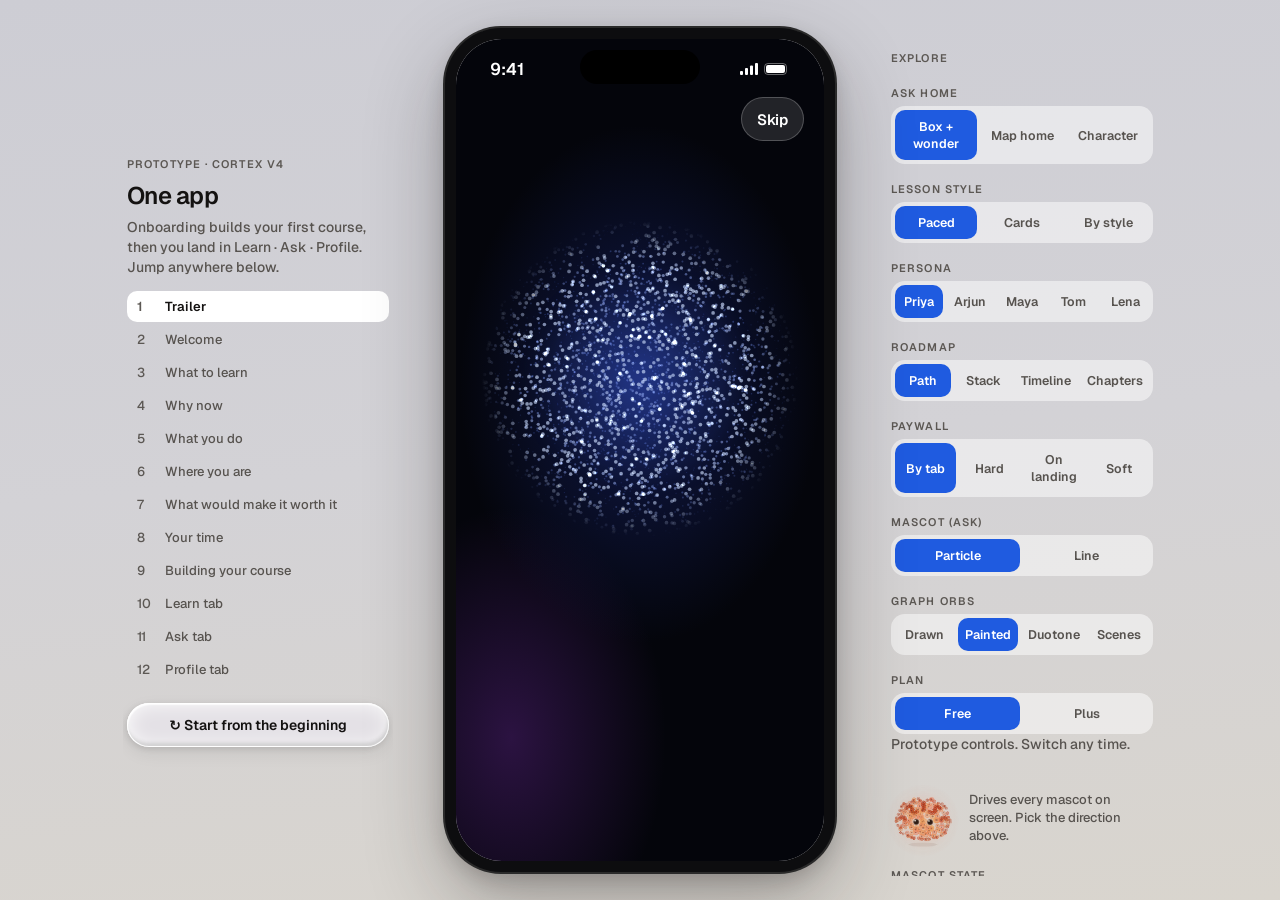
==== commit 36706640: "Add Lovi-style brand exploration (whole app, Hanken Grotesk stand-in for Rebond, Geist body) Co-Auth" ====
--- a/prototypes/cortex-app/index.html
+++ b/prototypes/cortex-app/index.html
@@ -55,6 +55,7 @@
       <div id="variants"></div>
       <div id="mascotPanel"></div>
       <a href="brand/" style="margin-top:20px;font-size:14px;font-weight:600;color:#1A47B8;text-decoration:none">Brand explorations: 4 names × styles →</a>
+      <a href="lovi/" style="margin-top:12px;font-size:14px;font-weight:600;color:#1A47B8;text-decoration:none">Style exploration: Lovi’s type and components →</a>
     </aside>
   </div>
 
